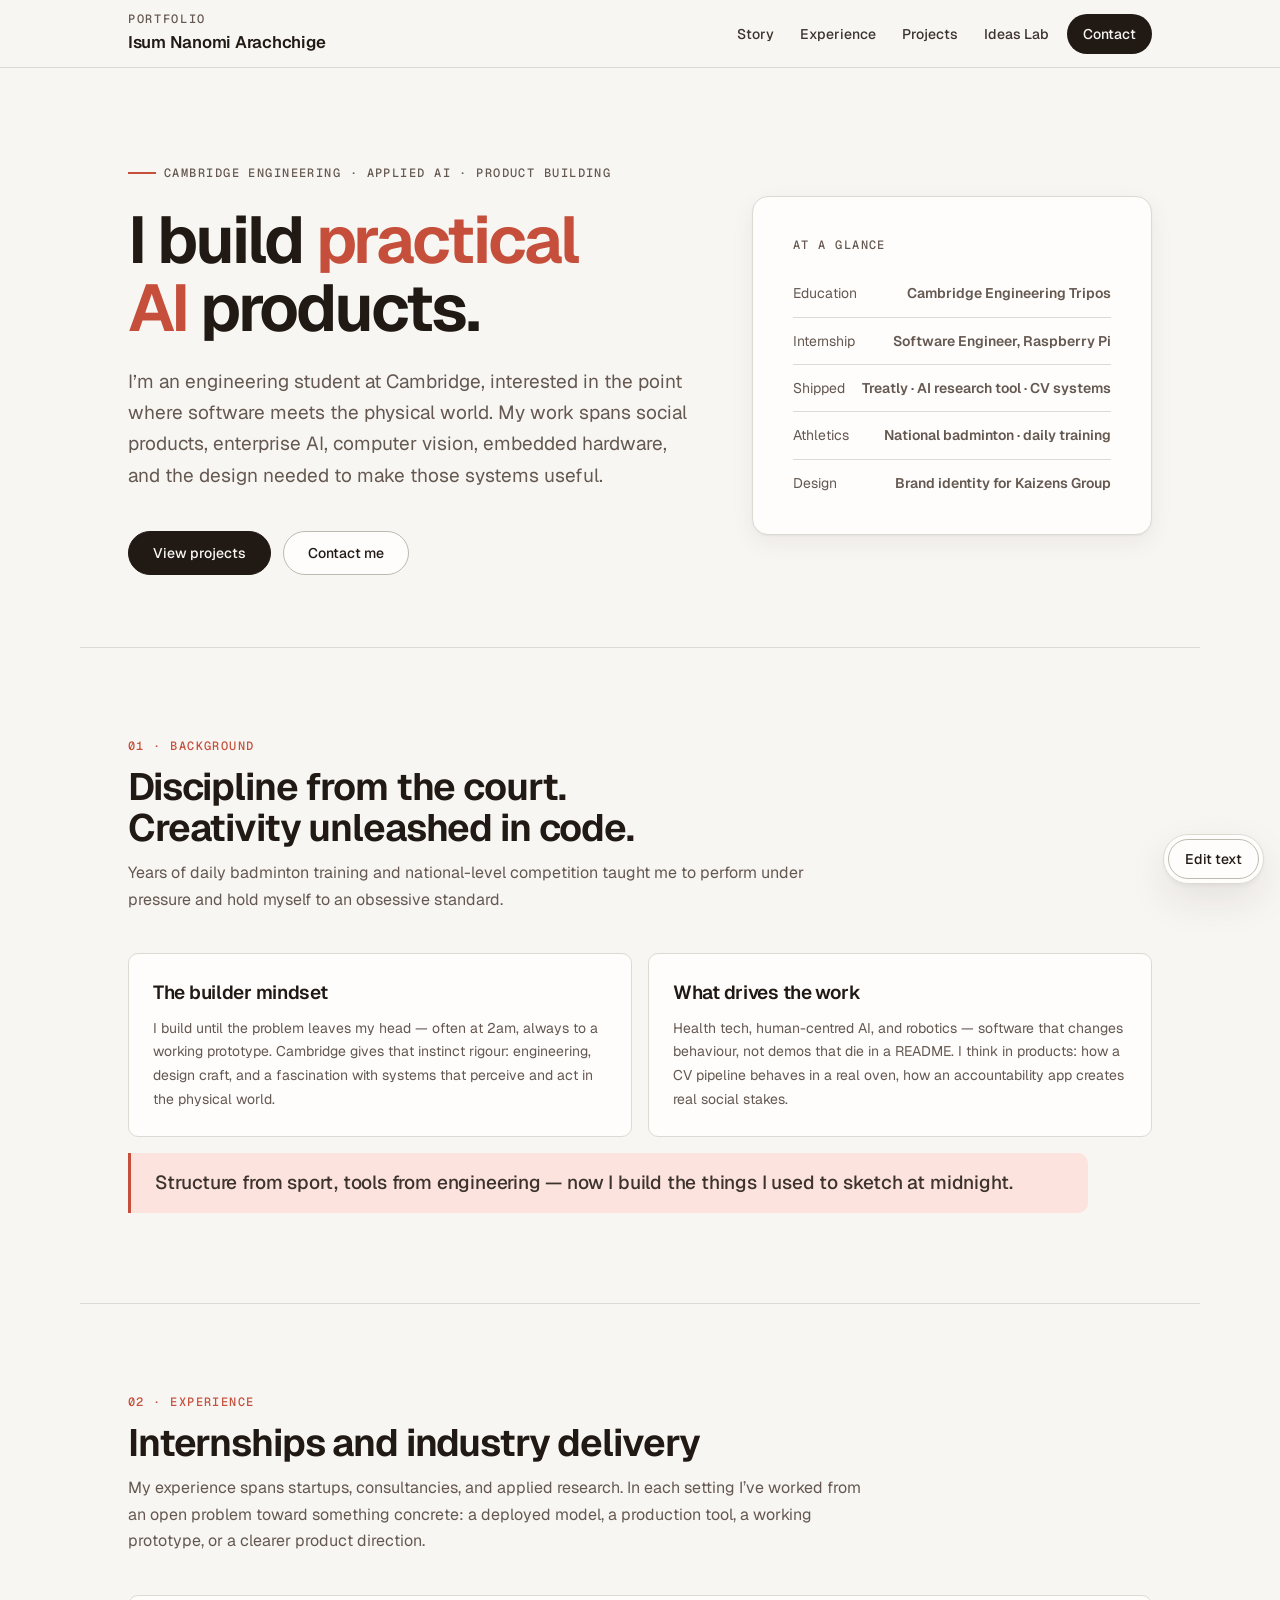
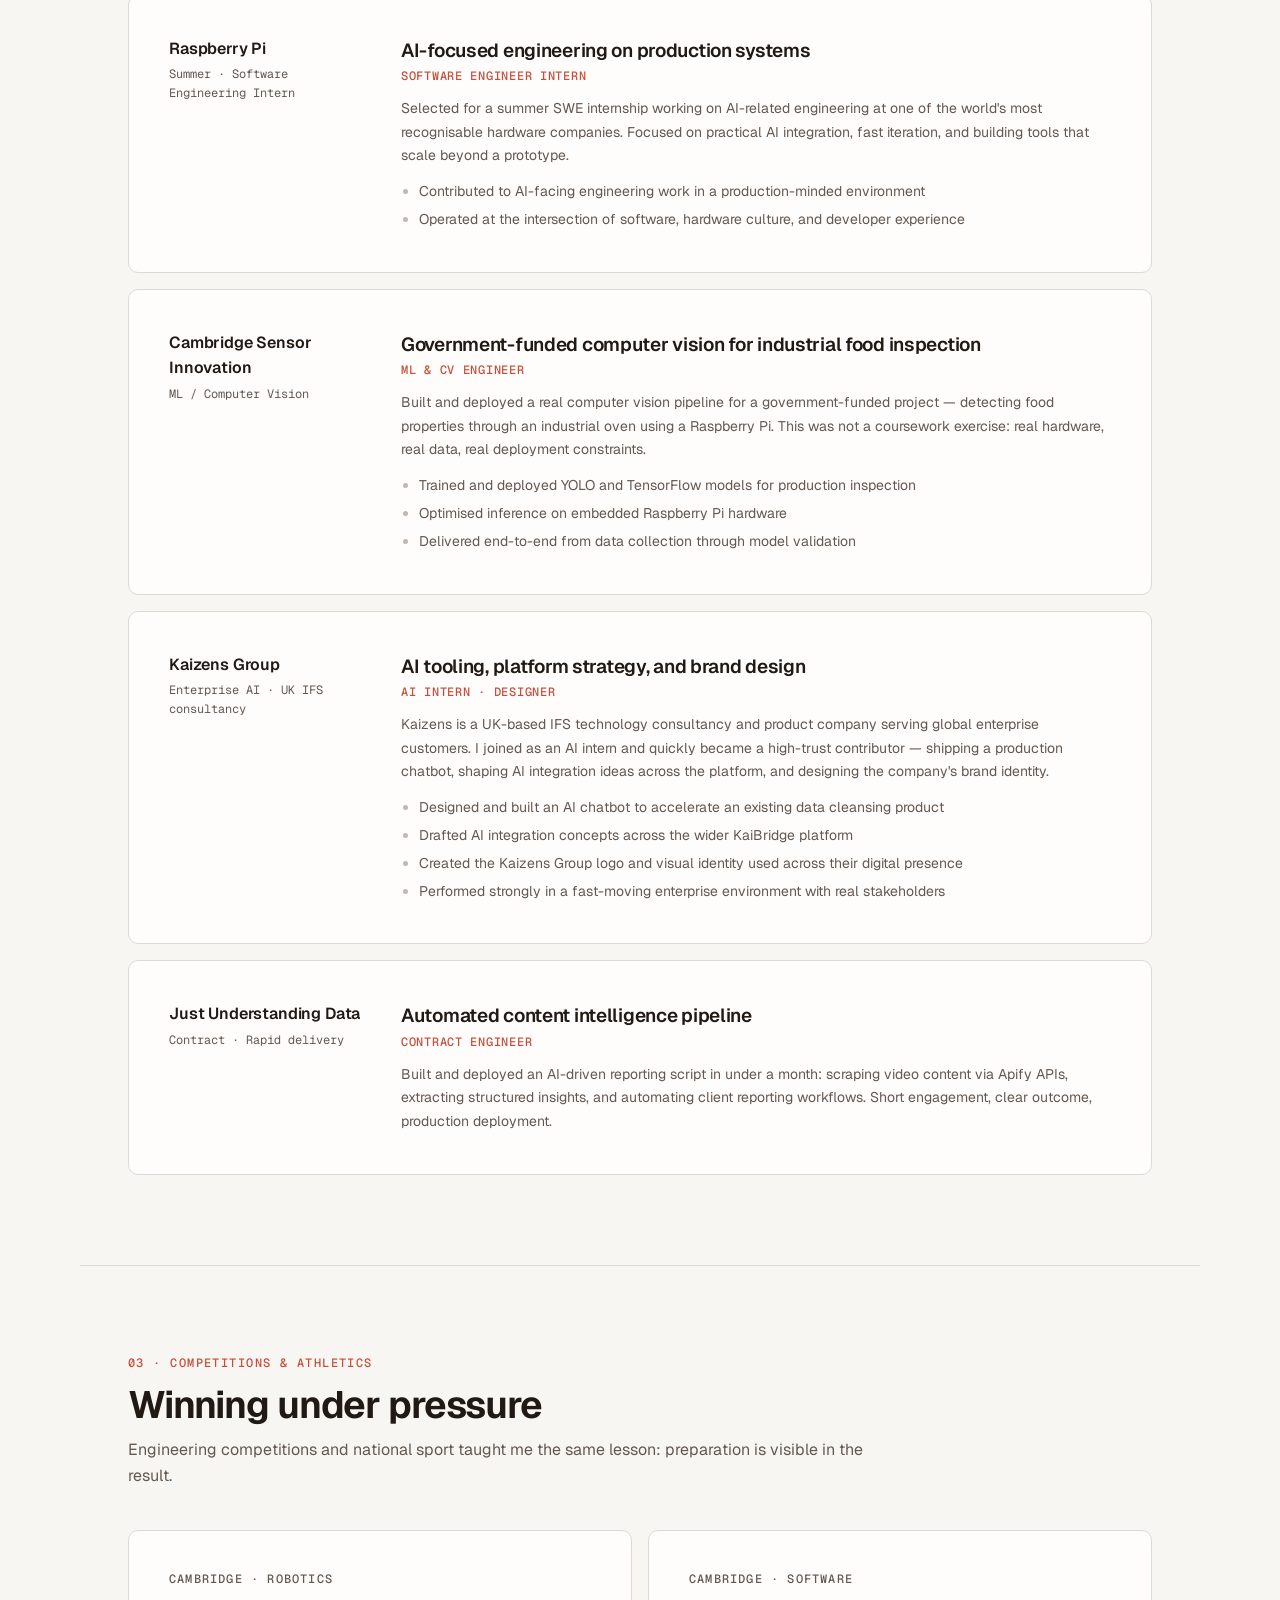
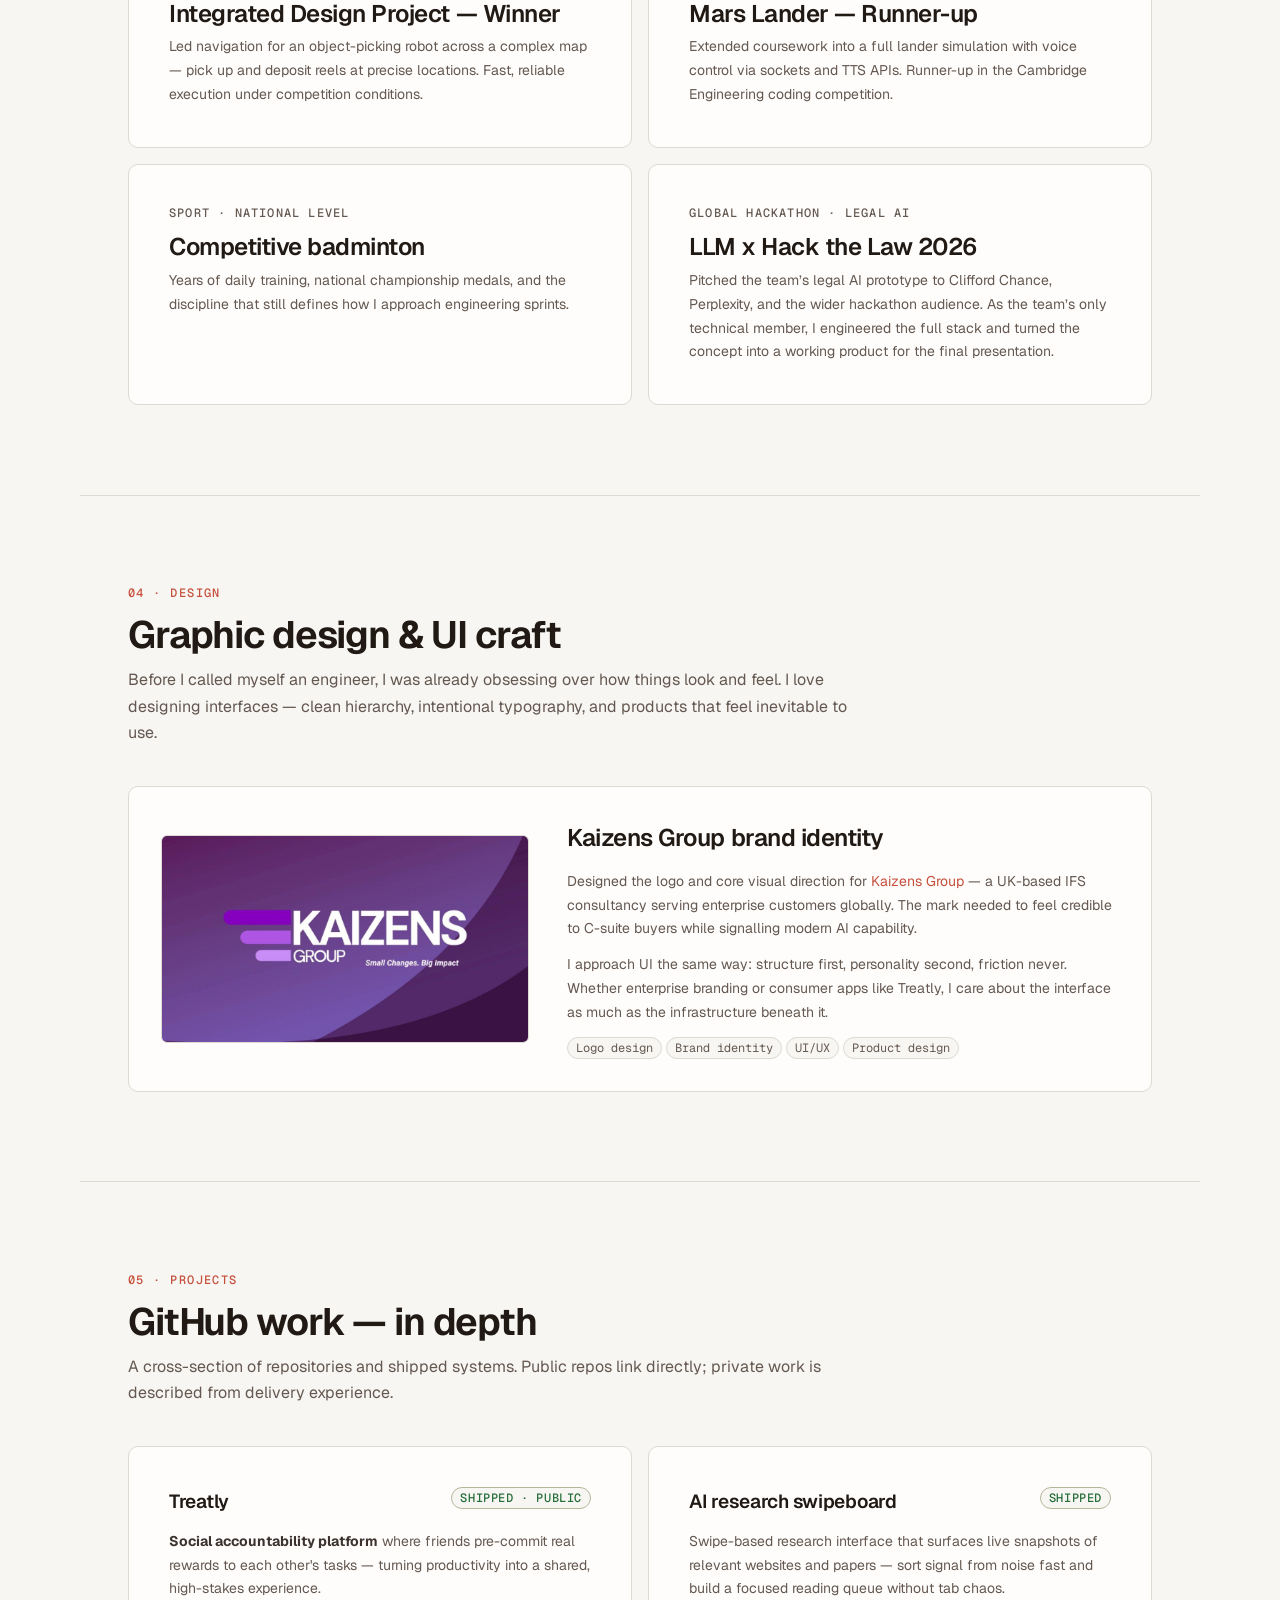
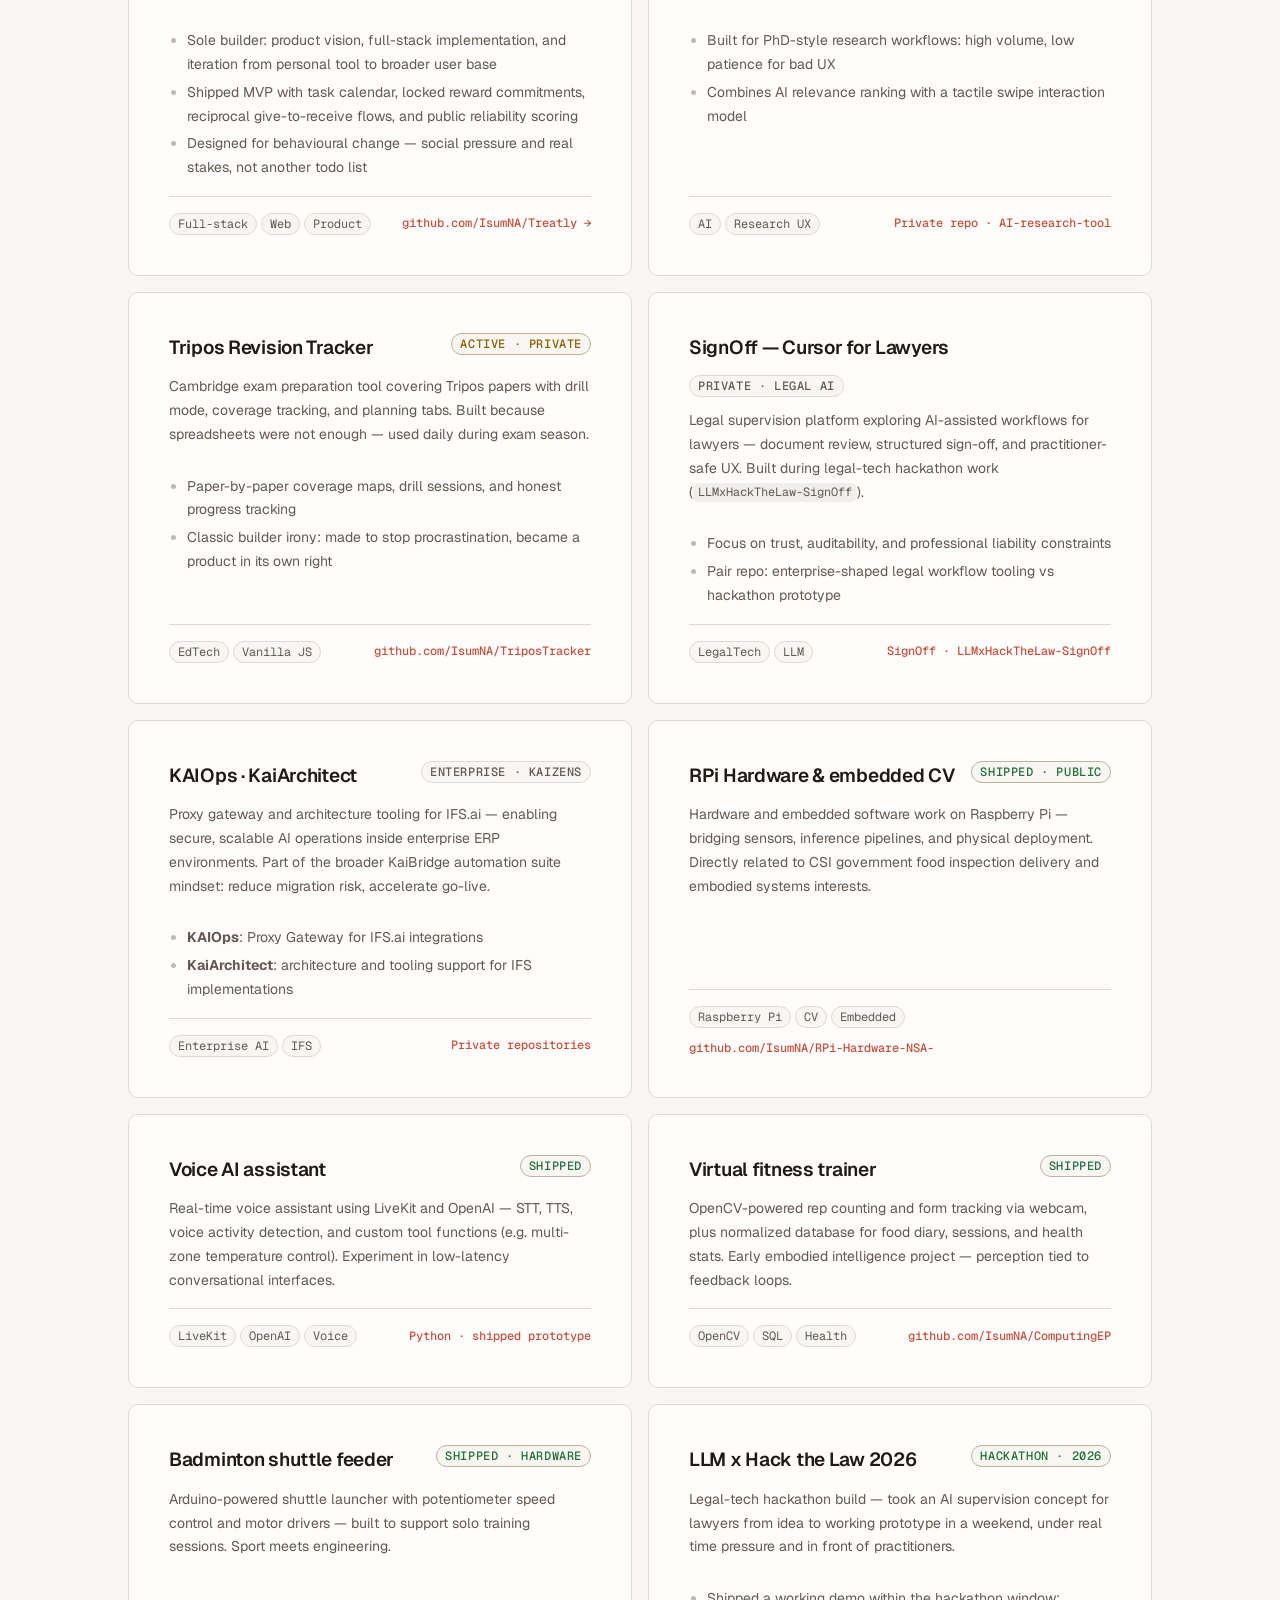
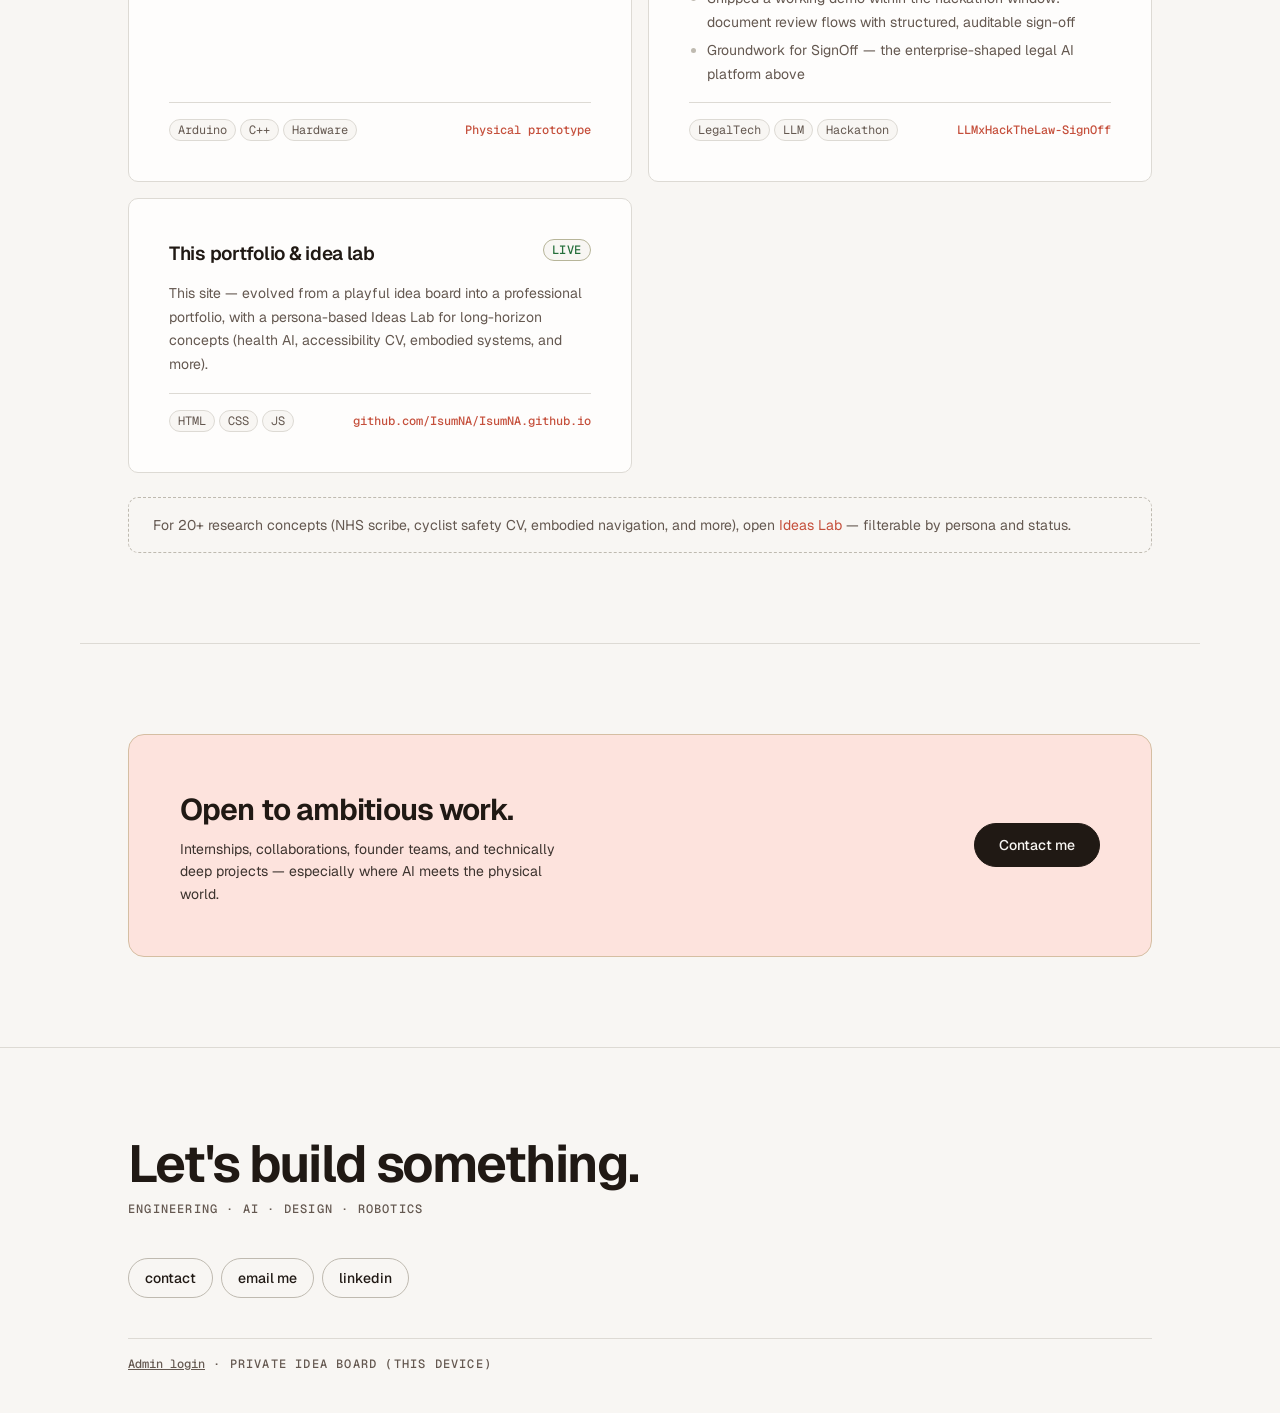
==== index.html @ 5d068fdc "Compress the Background section so it scans at a glance Trim the story copy to one short paragraph p" ====
<!DOCTYPE html>
<html lang="en">
<head>
<meta charset="UTF-8">
<meta name="viewport" content="width=device-width, initial-scale=1.0">
<meta name="description" content="Isum Nanomi Arachchige — Cambridge Engineering student building applied AI, robotics, and production software.">
<title>Isum Nanomi Arachchige — Portfolio</title>
<link rel="preconnect" href="https://fonts.googleapis.com">
<link rel="preconnect" href="https://fonts.gstatic.com" crossorigin>
<link href="https://fonts.googleapis.com/css2?family=Geist:wght@400..700&family=Geist+Mono:wght@400..500&display=swap" rel="stylesheet">
<link rel="stylesheet" href="tokens.css">
<style>
/* Hallmark · genre: modern-minimal · macrostructure: Stat-Led · theme: Coral · enrichment: none · nav: N9 · footer: Ft5
 * audience: investors · use: understand Isum and the work · tone: professional, clear, grounded
 * consolidated single layer (replaces 3 prior style blocks) · Hallmark pre-emit critique: P5 H5 E4 S5 R5 V5
 */

/* ── Base ─────────────────────────────────────────────── */
*,*::before,*::after{box-sizing:border-box;margin:0;padding:0}
html{scroll-behavior:smooth}
html,body{overflow-x:clip}
body{
  background:var(--color-paper);
  color:var(--color-ink);
  font-family:var(--font-body);
  font-size:var(--text-base);
  line-height:1.6;
  -webkit-font-smoothing:antialiased;
}
img{max-width:100%;height:auto;display:block}
a{color:var(--color-accent);text-decoration:none}
a:hover{text-decoration:underline}
code{
  font-family:var(--font-mono);
  font-size:.85em;
  padding:.1em .4em;
  border-radius:var(--radius-xs);
  background:var(--color-paper-2);
}
::selection{background:var(--color-accent-soft)}
:focus-visible{outline:var(--rule-focus) solid var(--color-focus);outline-offset:2px}
.wrap{max-width:var(--page-max);margin-inline:auto;padding-inline:var(--page-gutter)}
.page{display:none}
.page.active{display:block}
.hidden{display:none!important}
.casual-only{display:none!important}

/* ── Nav · N9 edge-aligned minimal ────────────────────── */
.site-nav{
  position:sticky;
  top:0;
  z-index:var(--z-sticky);
  min-height:var(--nav-h);
  display:flex;
  align-items:center;
  border-block-end:var(--rule-hair) solid var(--color-rule);
  background:color-mix(in oklch,var(--color-paper) 88%,transparent);
  backdrop-filter:blur(12px) saturate(120%);
}
.site-nav .wrap{
  width:100%;
  display:flex;
  align-items:center;
  justify-content:space-between;
  gap:var(--space-lg);
  padding-block:var(--space-sm);
}
.brand{
  display:flex;
  flex-direction:column;
  gap:1px;
  cursor:pointer;
  background:none;
  border:0;
  padding:0;
  text-align:left;
  font:inherit;
  color:inherit;
}
.brand small{
  font:500 var(--text-xs)/1.3 var(--font-mono);
  letter-spacing:.14em;
  text-transform:uppercase;
  color:var(--color-muted);
}
.brand strong{
  font-family:var(--font-display);
  font-size:1.05rem;
  font-weight:600;
  letter-spacing:-.015em;
  white-space:nowrap;
}
.nav-links{display:flex;align-items:center;gap:var(--space-3xs);list-style:none;flex-wrap:wrap}
.nav-links a,.nav-links button{
  display:inline-flex;
  align-items:center;
  min-height:2.5rem;
  padding-inline:var(--space-sm);
  font:500 var(--text-sm)/1 var(--font-body);
  color:var(--color-ink-2);
  background:transparent;
  border:0;
  border-radius:var(--radius-pill);
  cursor:pointer;
  white-space:nowrap;
  transition:background-color var(--dur-short) var(--ease-out),color var(--dur-short) var(--ease-out);
}
.nav-links a.active{background:var(--color-paper-3);color:var(--color-ink)}
.nav-links a.btn.primary{
  margin-inline-start:var(--space-2xs);
  padding-inline:var(--space-md);
  background:var(--color-ink);
  color:var(--color-paper);
  border:0;
}

/* ── Hero · Stat-Led ──────────────────────────────────── */
.hero{padding-block:clamp(3rem,7vw,5.5rem) clamp(3rem,6vw,4.5rem)}
.hero-grid{
  display:grid;
  grid-template-columns:minmax(0,7fr) minmax(0,5fr);
  gap:clamp(2rem,5vw,4.5rem);
  align-items:center;
}
.eyebrow{
  display:inline-flex;
  align-items:center;
  gap:var(--space-xs);
  font:500 var(--text-xs)/1.4 var(--font-mono);
  letter-spacing:.12em;
  text-transform:uppercase;
  color:var(--color-muted);
  margin-block-end:var(--space-lg);
}
.eyebrow::before{content:'';width:1.75rem;height:2px;background:var(--color-accent)}
.hero h1{
  font-family:var(--font-display);
  font-size:var(--text-display-s);
  font-weight:650;
  line-height:1.03;
  letter-spacing:-.035em;
  max-width:14ch;
  margin-block-end:var(--space-lg);
  text-wrap:balance;
}
.hero h1 em{font-style:normal;color:var(--color-accent)}
.lead{
  color:var(--color-muted);
  font-size:var(--text-md);
  line-height:1.65;
  max-width:56ch;
  margin-block-end:var(--space-xl);
}
.hero-actions{display:flex;flex-wrap:wrap;gap:var(--space-sm)}
.btn{
  display:inline-flex;
  align-items:center;
  justify-content:center;
  gap:var(--space-xs);
  min-height:var(--control-h);
  padding-inline:var(--space-lg);
  font:500 var(--text-sm)/1 var(--font-body);
  color:var(--color-ink);
  background:var(--color-card);
  border:var(--rule-hair) solid var(--color-rule-strong);
  border-radius:var(--radius-pill);
  cursor:pointer;
  white-space:nowrap;
  transition:background-color var(--dur-short) var(--ease-out),border-color var(--dur-short) var(--ease-out),transform var(--dur-micro) var(--ease-out),box-shadow var(--dur-short) var(--ease-out);
}
.btn.primary{background:var(--color-ink);color:var(--color-paper);border-color:var(--color-ink)}
.btn:active{transform:translateY(1px)}
.stat-panel{
  background:var(--color-card);
  border:var(--rule-hair) solid var(--color-rule);
  border-radius:var(--radius-lg);
  padding:var(--space-xl);
  box-shadow:var(--shadow-tight);
}
.stat-panel h3{
  font:500 var(--text-xs)/1.4 var(--font-mono);
  letter-spacing:.12em;
  text-transform:uppercase;
  color:var(--color-muted);
  margin-block-end:var(--space-md);
}
.stat-list{display:grid}
.stat-item{
  display:flex;
  justify-content:space-between;
  align-items:baseline;
  gap:var(--space-md);
  padding-block:var(--space-sm);
  border-block-end:var(--rule-hair) solid var(--color-rule);
  font-size:var(--text-sm);
  font-variant-numeric:tabular-nums;
}
.stat-item:last-of-type{border-block-end:0;padding-block-end:0}
.stat-item span{color:var(--color-muted);flex:0 0 auto}
.stat-item b{font-weight:600;text-align:right}

/* ── Sections · numbered labels, hairline rhythm ──────── */
#page-home main{counter-reset:sec}
.section{
  padding-block:clamp(3.5rem,7vw,var(--space-3xl));
  border-block-start:var(--rule-hair) solid var(--color-rule);
  counter-increment:sec;
}
.section-head{max-width:46rem;margin-block-end:clamp(1.75rem,4vw,var(--space-xl))}
.section-head .label{
  font:500 var(--text-xs)/1.4 var(--font-mono);
  letter-spacing:.12em;
  text-transform:uppercase;
  color:var(--color-accent);
  margin-block-end:var(--space-sm);
}
.section-head .label::before{content:counter(sec,decimal-leading-zero) " · "}
.section-head h2{
  font-family:var(--font-display);
  font-size:var(--text-2xl);
  font-weight:650;
  line-height:1.08;
  letter-spacing:-.03em;
  margin-block-end:var(--space-sm);
  text-wrap:balance;
}
.section-head p{color:var(--color-muted);font-size:var(--text-base);line-height:1.65}

/* ── Card system (shared voice) ───────────────────────── */
.story-card,.exp-card,.comp-card,.project-card,.design-panel,.ic,.persona-card{
  background:var(--color-card);
  border:var(--rule-hair) solid var(--color-rule);
  border-radius:var(--radius-md);
}
.story-grid{display:grid;grid-template-columns:repeat(2,minmax(0,1fr));gap:var(--space-md)}
.story-card{padding:var(--space-lg)}
.story-card h3{
  font-family:var(--font-display);
  font-size:var(--text-md);
  font-weight:600;
  letter-spacing:-.015em;
  margin-block-end:var(--space-xs);
}
.story-card p{color:var(--color-muted);font-size:var(--text-sm);line-height:1.7}
.story-card p+p{margin-block-start:var(--space-sm)}
.quote{
  margin-block-start:var(--space-md);
  padding:var(--space-md) var(--space-lg);
  border-inline-start:3px solid var(--color-accent);
  border-radius:0 var(--radius-md) var(--radius-md) 0;
  background:var(--color-accent-soft);
  color:var(--color-ink-2);
  font-family:var(--font-display);
  font-size:var(--text-md);
  font-weight:500;
  letter-spacing:-.01em;
  line-height:1.5;
  max-width:60rem;
}

/* ── Experience timeline ──────────────────────────────── */
.timeline{display:grid;gap:var(--space-md)}
.exp-card{
  display:grid;
  grid-template-columns:minmax(9rem,12rem) minmax(0,1fr);
  gap:var(--space-xl);
  padding:var(--space-xl);
}
.exp-meta{font:400 var(--text-xs)/1.6 var(--font-mono);color:var(--color-muted)}
.exp-meta .co{
  display:block;
  font-family:var(--font-display);
  font-size:var(--text-base);
  font-weight:600;
  letter-spacing:-.01em;
  color:var(--color-ink);
  margin-block-end:var(--space-2xs);
}
.exp-card h3{
  font-family:var(--font-display);
  font-size:var(--text-md);
  font-weight:600;
  letter-spacing:-.015em;
  margin-block-end:var(--space-3xs);
}
.exp-card .role{
  font:500 var(--text-xs)/1.4 var(--font-mono);
  letter-spacing:.06em;
  text-transform:uppercase;
  color:var(--color-accent);
  margin-block-end:var(--space-sm);
}
.exp-card p,.exp-card li{color:var(--color-muted);font-size:var(--text-sm);line-height:1.7}
.exp-card ul{margin:var(--space-sm) 0 0 1.1rem}
.exp-card li+li{margin-block-start:var(--space-2xs)}
.exp-card li::marker{color:var(--color-rule-strong)}

/* ── Competitions ─────────────────────────────────────── */
.comp-grid{display:grid;grid-template-columns:repeat(2,minmax(0,1fr));gap:var(--space-md)}
.comp-card{padding:var(--space-xl);display:flex;flex-direction:column}
.comp-card .tag{
  font:500 var(--text-xs)/1.4 var(--font-mono);
  letter-spacing:.1em;
  text-transform:uppercase;
  color:var(--color-muted);
  border:0;
  background:transparent;
  padding:0;
  margin-block-end:var(--space-sm);
}
.comp-card h3{
  font-family:var(--font-display);
  font-size:var(--text-lg);
  font-weight:600;
  letter-spacing:-.02em;
  line-height:1.15;
  margin-block-end:var(--space-xs);
}
.comp-card p{color:var(--color-muted);font-size:var(--text-sm);line-height:1.7}

/* ── Design panel ─────────────────────────────────────── */
.design-panel{
  display:grid;
  grid-template-columns:minmax(0,2fr) minmax(0,3fr);
  gap:clamp(1.5rem,3vw,var(--space-xl));
  align-items:center;
  padding:clamp(1.25rem,2.5vw,var(--space-xl));
}
.logo-stage{
  border-radius:var(--radius-xs);
  overflow:hidden;
  border:var(--rule-hair) solid var(--color-rule);
  background:var(--color-paper-2);
}
.logo-stage img{width:100%}
.design-copy h3{
  font-family:var(--font-display);
  font-size:var(--text-lg);
  font-weight:600;
  letter-spacing:-.02em;
  margin-block-end:var(--space-sm);
}
.design-copy p{color:var(--color-muted);font-size:var(--text-sm);line-height:1.7;margin-block-end:var(--space-sm)}
.tag-row{display:flex;flex-wrap:wrap;gap:var(--space-2xs);margin-block-start:var(--space-sm)}
.tag{
  font:400 var(--text-xs)/1 var(--font-mono);
  padding:var(--space-2xs) var(--space-xs);
  border:var(--rule-hair) solid var(--color-rule);
  border-radius:var(--radius-pill);
  background:var(--color-paper);
  color:var(--color-muted);
  white-space:nowrap;
}

/* ── Projects ─────────────────────────────────────────── */
.project-grid{display:grid;grid-template-columns:repeat(2,minmax(0,1fr));gap:var(--space-md)}
.project-card{
  display:flex;
  flex-direction:column;
  padding:var(--space-xl);
  transition:border-color var(--dur-short) var(--ease-out),box-shadow var(--dur-short) var(--ease-out);
}
.pc-top{
  display:flex;
  flex-wrap:wrap;
  align-items:flex-start;
  justify-content:space-between;
  gap:var(--space-sm);
  margin-block-end:var(--space-sm);
}
.pc-top h3{
  font-family:var(--font-display);
  font-size:var(--text-md);
  font-weight:600;
  letter-spacing:-.015em;
}
.status{
  font:500 var(--text-xs)/1 var(--font-mono);
  letter-spacing:.05em;
  text-transform:uppercase;
  padding:var(--space-2xs) var(--space-xs);
  border-radius:var(--radius-pill);
  border:var(--rule-hair) solid var(--color-rule);
  background:var(--color-paper);
  color:var(--color-muted);
  white-space:nowrap;
}
.status.shipped{color:var(--color-success);border-color:color-mix(in oklch,var(--color-success) 30%,var(--color-rule))}
.status.wip{color:var(--color-warn);border-color:color-mix(in oklch,var(--color-warn) 35%,var(--color-rule))}
.project-card p,.project-card li{color:var(--color-muted);font-size:var(--text-sm);line-height:1.7}
.project-card p strong{color:var(--color-ink-2)}
.project-card ul{margin:var(--space-sm) 0 0 1.1rem}
.project-card li+li{margin-block-start:var(--space-2xs)}
.project-card li::marker{color:var(--color-rule-strong)}
.pc-foot{
  display:flex;
  flex-wrap:wrap;
  align-items:center;
  justify-content:space-between;
  gap:var(--space-sm);
  margin-block-start:auto;
  padding-block-start:var(--space-md);
  border-block-start:var(--rule-hair) solid var(--color-rule);
}
.pc-foot .tag-row{margin:0}
.project-card > p:last-of-type,.project-card > ul:last-of-type{margin-block-end:var(--space-md)}
.gh-link{
  font:500 var(--text-xs)/1.4 var(--font-mono);
  color:var(--color-accent);
  max-width:100%;
  overflow:hidden;
  text-overflow:ellipsis;
  white-space:nowrap;
}
.research-note{
  margin-block-start:var(--space-lg);
  padding:var(--space-md) var(--space-lg);
  border:var(--rule-hair) dashed var(--color-rule-strong);
  border-radius:var(--radius-md);
  background:transparent;
  color:var(--color-muted);
  font-size:var(--text-sm);
}

/* ── CTA band ─────────────────────────────────────────── */
.cta-band{
  display:flex;
  flex-wrap:wrap;
  align-items:center;
  justify-content:space-between;
  gap:var(--space-lg);
  padding:clamp(1.75rem,4vw,var(--space-2xl));
  border:var(--rule-hair) solid color-mix(in oklch,var(--color-accent) 25%,var(--color-rule));
  border-radius:var(--radius-lg);
  background:var(--color-accent-soft);
}
.cta-band h2{
  font-family:var(--font-display);
  font-size:var(--text-xl);
  font-weight:650;
  letter-spacing:-.03em;
}
.cta-band p{color:var(--color-ink-2);max-width:44ch;font-size:var(--text-sm);margin-block-start:var(--space-2xs)}

/* ── Ideas Lab ────────────────────────────────────────── */
.ideas-page .container{max-width:var(--page-max);margin-inline:auto;padding-inline:var(--page-gutter)}
.ideas-page .ihero{padding-block:clamp(2.5rem,6vw,4rem) var(--space-lg)}
.ideas-page .ihero h2{
  font-family:var(--font-display);
  font-size:var(--text-2xl);
  font-weight:650;
  letter-spacing:-.03em;
  line-height:1.08;
  margin-block-end:var(--space-sm);
}
.ideas-page .ihero p{color:var(--color-muted);max-width:56ch;line-height:1.65}
.ideas-tools{
  display:flex;
  align-items:center;
  justify-content:space-between;
  gap:var(--space-sm);
  flex-wrap:wrap;
  padding-block-start:var(--space-lg);
}
.count-pill{
  font:500 var(--text-xs)/1 var(--font-mono);
  display:inline-flex;
  align-items:center;
  min-height:var(--control-h);
  padding-inline:var(--space-md);
  border:var(--rule-hair) solid var(--color-rule);
  border-radius:var(--radius-pill);
  background:var(--color-card);
  color:var(--color-muted);
  font-variant-numeric:tabular-nums;
  white-space:nowrap;
}
.idea-search{
  flex:1 1 16rem;
  max-width:26rem;
  min-height:var(--control-h);
  padding-inline:var(--space-md);
  font:400 var(--text-sm)/1 var(--font-body);
  color:var(--color-ink);
  border:var(--rule-hair) solid var(--color-rule-strong);
  border-radius:var(--radius-pill);
  background:var(--color-card);
}
.idea-search::placeholder{color:var(--color-muted)}
.idea-search:focus-visible{outline-offset:0;border-color:var(--color-focus)}
.persona-section{padding-block:var(--space-lg);border-block-start:var(--rule-hair) solid var(--color-rule);margin-block-start:var(--space-lg)}
.persona-section h3{
  font:500 var(--text-xs)/1.4 var(--font-mono);
  letter-spacing:.12em;
  text-transform:uppercase;
  color:var(--color-muted);
  margin-block-end:var(--space-2xs);
}
.ideas-intro-persona{font-size:var(--text-sm);color:var(--color-muted);margin-block-end:var(--space-md)}
.persona-strip{display:flex;gap:var(--space-sm);overflow-x:auto;padding-block:var(--space-3xs) var(--space-xs)}
.persona-card{
  flex:0 0 auto;
  width:min(8.5rem,32vw);
  text-align:center;
  cursor:pointer;
  padding:var(--space-sm) var(--space-xs);
  font-family:inherit;
  transition:border-color var(--dur-short) var(--ease-out),box-shadow var(--dur-short) var(--ease-out);
}
.persona-card.on{border-color:var(--color-accent);box-shadow:0 0 0 3px var(--color-accent-soft)}
.persona-card .avatar{
  width:3rem;
  height:3rem;
  margin:0 auto var(--space-2xs);
  border-radius:50%;
  border:var(--rule-hair) solid var(--color-rule);
  display:flex;
  align-items:center;
  justify-content:center;
  font-size:1.35rem;
}
.persona-card .p-name{font-weight:600;font-size:var(--text-xs);letter-spacing:-.005em}
.persona-card .p-tag{font-size:.6875rem;color:var(--color-muted);line-height:1.35;margin-block-start:1px}
.filters{
  display:flex;
  flex-wrap:wrap;
  gap:var(--space-2xs);
  padding-block:var(--space-lg);
  border-block-start:var(--rule-hair) solid var(--color-rule);
}
.fb{
  display:inline-flex;
  align-items:center;
  min-height:2.5rem;
  padding-inline:var(--space-md);
  font:500 var(--text-sm)/1 var(--font-body);
  color:var(--color-ink-2);
  border:var(--rule-hair) solid var(--color-rule);
  border-radius:var(--radius-pill);
  background:var(--color-card);
  cursor:pointer;
  transition:background-color var(--dur-short) var(--ease-out),color var(--dur-short) var(--ease-out),border-color var(--dur-short) var(--ease-out);
}
.fb.on{background:var(--color-ink);color:var(--color-paper);border-color:var(--color-ink)}
.feed{
  display:grid;
  grid-template-columns:repeat(2,minmax(0,1fr));
  gap:var(--space-md);
  align-items:start;
  padding-block:var(--space-lg) var(--space-3xl);
}
.ic{padding:var(--space-lg);transition:border-color var(--dur-short) var(--ease-out),box-shadow var(--dur-short) var(--ease-out)}
.ic.ic-reveal{opacity:0;transform:translateY(10px);transition:opacity var(--dur-long) var(--ease-out),transform var(--dur-long) var(--ease-out)}
.ic.ic-reveal.is-visible{opacity:1;transform:none}
.itop{display:flex;align-items:flex-start;justify-content:space-between;gap:var(--space-sm);margin-block-end:var(--space-xs)}
.ititle{
  font-family:var(--font-display);
  font-size:var(--text-base);
  font-weight:600;
  letter-spacing:-.01em;
  line-height:1.3;
}
.itag{
  font:500 var(--text-xs)/1 var(--font-mono);
  letter-spacing:.03em;
  padding:var(--space-2xs) var(--space-xs);
  border-radius:var(--radius-pill);
  border:var(--rule-hair) solid var(--color-rule);
  background:var(--color-paper);
  color:var(--color-muted);
  white-space:nowrap;
}
.ts{color:var(--color-success);border-color:color-mix(in oklch,var(--color-success) 30%,var(--color-rule))}
.tw{color:var(--color-warn);border-color:color-mix(in oklch,var(--color-warn) 35%,var(--color-rule))}
.tr{color:var(--color-error);border-color:color-mix(in oklch,var(--color-error) 30%,var(--color-rule))}
.ibody{font-size:var(--text-sm);color:var(--color-muted);line-height:1.7;margin-block-end:var(--space-sm)}
.ibody b{color:var(--color-ink-2)}
.ifooter{
  display:flex;
  align-items:center;
  justify-content:space-between;
  flex-wrap:wrap;
  gap:var(--space-xs);
  padding-block-start:var(--space-sm);
  border-block-start:var(--rule-hair) solid var(--color-rule);
}
.inote{font:400 var(--text-xs)/1.5 var(--font-mono);color:var(--color-muted)}
.pills{display:flex;flex-wrap:wrap;gap:var(--space-2xs)}
.pill{
  font:400 .6875rem/1 var(--font-mono);
  padding:3px var(--space-xs);
  border-radius:var(--radius-pill);
  border:var(--rule-hair) solid var(--color-rule);
  color:var(--color-muted);
  white-space:nowrap;
}
.idea-persona-chip{
  display:flex;
  flex-wrap:wrap;
  gap:var(--space-3xs) var(--space-xs);
  font:400 .6875rem/1.5 var(--font-mono);
  padding:var(--space-2xs) var(--space-xs);
  border-radius:var(--radius-xs);
  background:var(--color-paper-2);
  color:var(--color-muted);
  margin-block-end:var(--space-xs);
}
.chip-sep,.chip-more{color:var(--color-rule-strong)}

/* ── Ideas admin ──────────────────────────────────────── */
.admin-bar{
  display:flex;
  flex-wrap:wrap;
  align-items:center;
  gap:var(--space-xs);
  margin-block:var(--space-md);
  padding:var(--space-sm) var(--space-md);
  border:var(--rule-hair) solid var(--color-rule-strong);
  border-radius:var(--radius-md);
  background:var(--color-paper-2);
}
.admin-bar.hidden{display:none!important}
.admin-bar span{font:400 var(--text-xs)/1.5 var(--font-mono);color:var(--color-muted);margin-inline-end:auto}
.ab-btn{
  display:inline-flex;
  align-items:center;
  min-height:2.25rem;
  padding-inline:var(--space-sm);
  font:500 var(--text-xs)/1 var(--font-body);
  color:var(--color-ink);
  border:var(--rule-hair) solid var(--color-rule-strong);
  border-radius:var(--radius-xs);
  background:var(--color-card);
  cursor:pointer;
}
.ab-btn.primary{background:var(--color-ink);color:var(--color-paper);border-color:var(--color-ink)}
.ic-admin{display:none;flex-wrap:wrap;gap:var(--space-2xs);margin-block-start:var(--space-sm)}
.idea-admin-active .ic-admin{display:flex}
.ic-admin button{
  font:500 var(--text-xs)/1 var(--font-body);
  padding:var(--space-2xs) var(--space-xs);
  border-radius:var(--radius-xs);
  border:var(--rule-hair) solid var(--color-rule);
  background:var(--color-card);
  cursor:pointer;
}
.ic-admin button.danger{border-color:color-mix(in oklch,var(--color-error) 40%,var(--color-rule));color:var(--color-error)}

/* ── Modals ───────────────────────────────────────────── */
.modal-backdrop{
  position:fixed;
  inset:0;
  display:none;
  align-items:center;
  justify-content:center;
  padding:var(--space-md);
  z-index:var(--z-modal);
  background:color-mix(in oklch,var(--color-ink) 40%,transparent);
  backdrop-filter:blur(3px);
}
.modal-backdrop.open{display:flex}
.modal-panel{
  width:min(30rem,100%);
  max-height:90vh;
  overflow:auto;
  padding:var(--space-xl);
  border:var(--rule-hair) solid var(--color-rule);
  border-radius:var(--radius-lg);
  background:var(--color-card);
  box-shadow:var(--shadow-lift);
}
.modal-panel h3{
  font-family:var(--font-display);
  font-size:var(--text-md);
  font-weight:600;
  letter-spacing:-.015em;
  margin-block-end:var(--space-sm);
}
.modal-panel label{
  display:block;
  font:500 var(--text-xs)/1.4 var(--font-mono);
  letter-spacing:.06em;
  text-transform:uppercase;
  color:var(--color-muted);
  margin:var(--space-sm) 0 var(--space-2xs);
}
.modal-panel input:not([type=checkbox]),.modal-panel select,.modal-panel textarea{
  width:100%;
  min-height:var(--control-h);
  padding:var(--space-xs) var(--space-sm);
  font:400 var(--text-sm)/1.4 var(--font-body);
  color:var(--color-ink);
  border:var(--rule-hair) solid var(--color-rule-strong);
  border-radius:var(--radius-xs);
  background:var(--color-paper);
}
.modal-panel textarea{min-height:6.5rem;resize:vertical}
.modal-actions{display:flex;gap:var(--space-xs);margin-block-start:var(--space-lg);justify-content:flex-end}

/* ── Footer · Ft5 statement ───────────────────────────── */
.site-footer{
  border-block-start:var(--rule-hair) solid var(--color-rule);
  padding-block:clamp(3rem,7vw,var(--space-3xl)) var(--space-xl);
  background:var(--color-paper);
  color:var(--color-muted);
}
.site-footer .wrap{display:grid;gap:var(--space-xl)}
.site-footer h2{
  font-family:var(--font-display);
  font-size:clamp(2rem,4.5vw,3.25rem);
  font-weight:650;
  line-height:1.05;
  letter-spacing:-.035em;
  color:var(--color-ink);
  max-width:20ch;
  margin-block-end:var(--space-xs);
}
.site-footer p{
  font:500 var(--text-xs)/1.5 var(--font-mono);
  letter-spacing:.1em;
  text-transform:uppercase;
  color:var(--color-muted);
}
.flinks{display:flex;flex-wrap:wrap;gap:var(--space-xs);align-content:start}
.flinks a{
  display:inline-flex;
  align-items:center;
  min-height:2.5rem;
  padding-inline:var(--space-md);
  font:500 var(--text-sm)/1 var(--font-body);
  color:var(--color-ink);
  border:var(--rule-hair) solid var(--color-rule-strong);
  border-radius:var(--radius-pill);
  transition:background-color var(--dur-short) var(--ease-out),color var(--dur-short) var(--ease-out);
}
.foot-mini{
  padding-block-start:var(--space-md);
  border-block-start:var(--rule-hair) solid var(--color-rule);
  font-family:var(--font-mono);
  font-size:var(--text-xs);
  letter-spacing:0;
  text-transform:none;
  color:var(--color-muted);
}
.foot-admin-btn{
  background:none;
  border:0;
  color:inherit;
  font:inherit;
  text-decoration:underline;
  cursor:pointer;
  padding:0;
}

/* ── Edit mode ────────────────────────────────────────── */
.edit-toolbar{
  position:fixed;
  inset:auto var(--space-md) var(--space-md) auto;
  z-index:var(--z-toast);
  display:flex;
  align-items:center;
  gap:var(--space-2xs);
  max-width:calc(100% - (var(--space-md) * 2));
  padding:var(--space-2xs);
  border:var(--rule-hair) solid var(--color-rule);
  border-radius:var(--radius-pill);
  background:var(--color-card);
  box-shadow:var(--shadow-lift);
}
.edit-toolbar__status{
  display:none;
  padding-inline:var(--space-sm);
  font:500 var(--text-xs)/1.2 var(--font-mono);
  color:var(--color-muted);
  white-space:nowrap;
}
.edit-btn{
  display:inline-flex;
  align-items:center;
  min-height:2.5rem;
  padding-inline:var(--space-md);
  font:500 var(--text-sm)/1 var(--font-body);
  color:var(--color-ink);
  border:var(--rule-hair) solid var(--color-rule-strong);
  border-radius:var(--radius-pill);
  background:var(--color-card);
  cursor:pointer;
  white-space:nowrap;
  transition:background-color var(--dur-short) var(--ease-out),transform var(--dur-micro) var(--ease-out);
}
.edit-btn[data-variant="primary"]{background:var(--color-ink);color:var(--color-paper);border-color:var(--color-ink)}
.edit-btn:active{transform:translateY(1px)}
.edit-btn:disabled,.btn:disabled,.fb:disabled,.ab-btn:disabled{opacity:.5;cursor:not-allowed}
.edit-toolbar [data-edit-action="save"],.edit-toolbar [data-edit-action="cancel"],.edit-toolbar [data-edit-action="export"],.edit-toolbar [data-edit-action="import"],.edit-toolbar [data-edit-action="reset"]{display:none}
.is-editing .edit-toolbar__status,.is-editing .edit-toolbar [data-edit-action="save"],.is-editing .edit-toolbar [data-edit-action="cancel"],.is-editing .edit-toolbar [data-edit-action="export"],.is-editing .edit-toolbar [data-edit-action="import"],.is-editing .edit-toolbar [data-edit-action="reset"]{display:inline-flex}
.is-editing .edit-toolbar [data-edit-action="edit"]{display:none}
.editable-fragment[contenteditable="true"]{
  border-radius:var(--radius-xs);
  outline:var(--rule-focus) dashed color-mix(in oklch,var(--color-accent) 60%,transparent);
  outline-offset:2px;
  background:color-mix(in oklch,var(--color-accent) 7%,transparent);
  cursor:text;
}
.editable-fragment[contenteditable="true"]:focus{outline-style:solid;background:color-mix(in oklch,var(--color-accent) 12%,transparent)}
.editable-box{position:relative}
.editable-box.is-removed{display:none!important}
.box-remove-btn{
  position:absolute;
  inset:var(--space-xs) var(--space-xs) auto auto;
  z-index:var(--z-raised);
  display:none;
  align-items:center;
  justify-content:center;
  width:1.75rem;
  height:1.75rem;
  padding:0;
  border:var(--rule-hair) solid var(--color-rule-strong);
  border-radius:var(--radius-xs);
  background:var(--color-card);
  color:var(--color-muted);
  font:500 1rem/1 var(--font-mono);
  cursor:pointer;
}
.box-remove-btn:hover{border-color:var(--color-error);color:var(--color-error)}
.is-editing .box-remove-btn{display:inline-flex}

/* ── Motion ───────────────────────────────────────────── */
.reveal{opacity:0;transform:translateY(12px);transition:opacity var(--dur-long) var(--ease-out),transform var(--dur-long) var(--ease-out)}
.reveal.visible{opacity:1;transform:none}

/* ── Hover states (pointer devices only) ──────────────── */
@media(hover:hover) and (pointer:fine){
  .nav-links a:hover,.nav-links button:hover{background:var(--color-paper-3);color:var(--color-ink);text-decoration:none}
  .nav-links a.btn.primary:hover{background:var(--color-ink-2);color:var(--color-paper)}
  .btn:hover{background:var(--color-paper-2);border-color:var(--color-rule-strong);text-decoration:none;transform:translateY(-1px);box-shadow:var(--shadow-tight)}
  .btn.primary:hover{background:var(--color-ink-2);border-color:var(--color-ink-2);color:var(--color-paper)}
  .project-card:hover,.ic:hover{border-color:var(--color-rule-strong);box-shadow:var(--shadow-tight)}
  .fb:hover{border-color:var(--color-rule-strong);background:var(--color-paper-2)}
  .fb.on:hover{background:var(--color-ink);color:var(--color-paper)}
  .flinks a:hover,.edit-btn:hover,.ab-btn:hover,.ic-admin button:hover{background:var(--color-paper-2);text-decoration:none}
  .edit-btn[data-variant="primary"]:hover,.ab-btn.primary:hover{background:var(--color-ink-2);color:var(--color-paper)}
  .persona-card:hover{border-color:var(--color-rule-strong)}
  .gh-link:hover{text-decoration:underline}
}

/* ── Responsive ───────────────────────────────────────── */
@media(max-width:59.99rem){
  .hero-grid{grid-template-columns:minmax(0,1fr);gap:var(--space-xl);align-items:start}
  .section{padding-block:var(--space-2xl)}
  .story-grid,.comp-grid,.project-grid,.feed{grid-template-columns:1fr}
  .design-panel{grid-template-columns:1fr}
  .exp-card{grid-template-columns:1fr;gap:var(--space-md)}
  .exp-meta{display:flex;flex-wrap:wrap;align-items:baseline;gap:var(--space-2xs) var(--space-sm)}
  .exp-meta .co{margin:0}
}
@media(max-width:39.99rem){
  .site-nav .wrap{flex-wrap:wrap;gap:var(--space-xs);padding-block:var(--space-xs)}
  .nav-links{gap:0}
  .nav-links a,.nav-links button{padding-inline:var(--space-xs);font-size:var(--text-xs);min-height:2.75rem}
  .nav-links a.btn.primary{padding-inline:var(--space-sm)}
  .brand strong{font-size:.95rem}
  .hero{padding-block:var(--space-xl) var(--space-2xl)}
  .hero h1{font-size:clamp(2.3rem,11vw,2.9rem)}
  .lead{font-size:var(--text-base)}
  .stat-panel{padding:var(--space-lg)}
  .section-head h2,.ideas-page .ihero h2{font-size:var(--text-xl)}
  .story-card,.exp-card,.comp-card,.project-card{padding:var(--space-lg)}
  .quote{padding:var(--space-md) var(--space-lg);font-size:var(--text-base)}
  .cta-band{flex-direction:column;align-items:flex-start}
  .idea-search{max-width:none}
  .site-footer h2{font-size:var(--text-xl)}
  .edit-toolbar{inset:auto var(--space-sm) var(--space-sm);border-radius:var(--radius-md);flex-wrap:wrap;justify-content:flex-end}
  .edit-toolbar__status{display:none!important}
  .edit-btn{min-height:2.75rem}
}

/* ── Reduced motion ───────────────────────────────────── */
@media(prefers-reduced-motion:reduce){
  html{scroll-behavior:auto}
  *,*::before,*::after{animation-duration:1ms!important;animation-iteration-count:1!important;transition-duration:1ms!important}
  .reveal,.ic.ic-reveal{opacity:1;transform:none}
}
</style>
</head>
<body>

<div class="edit-toolbar" id="edit-toolbar" aria-label="Page text editor">
  <span class="edit-toolbar__status" id="edit-status" aria-live="polite">Text changes save on this browser</span>
  <button class="edit-btn" type="button" data-edit-action="edit">Edit text</button>
  <button class="edit-btn" type="button" data-edit-action="save" data-variant="primary">Save changes</button>
  <button class="edit-btn" type="button" data-edit-action="cancel">Cancel</button>
  <button class="edit-btn" type="button" data-edit-action="export">Export</button>
  <button class="edit-btn" type="button" data-edit-action="import">Import</button>
  <button class="edit-btn" type="button" data-edit-action="reset">Reset</button>
  <input id="edit-import-file" type="file" accept="application/json" hidden>
</div>

<header class="site-nav">
  <div class="wrap">
    <button class="brand" type="button" onclick="show('home')" aria-label="Go to portfolio home">
      <small>Portfolio</small>
      <strong>Isum Nanomi Arachchige</strong>
    </button>
    <ul class="nav-links">
      <li><a href="#story" onclick="goSection('story');return false;">Story</a></li>
      <li><a href="#experience" onclick="goSection('experience');return false;">Experience</a></li>
      <li><a href="#projects" onclick="goSection('projects');return false;">Projects</a></li>
      <li><a href="#ideas" onclick="show('ideas');return false;" class="" id="ni">Ideas Lab</a></li>
      <li><a href="contact.html" class="btn primary">Contact</a></li>
    </ul>
  </div>
</header>

<div class="page active" id="page-home">
<main>
  <section class="hero wrap">
    <div class="hero-grid">
      <div>
        <div class="eyebrow">Cambridge Engineering · Applied AI · Product Building</div>
        <h1>I build <em>practical AI</em> products.</h1>
        <p class="lead">I’m an engineering student at Cambridge, interested in the point where software meets the physical world. My work spans social products, enterprise AI, computer vision, embedded hardware, and the design needed to make those systems useful.</p>
        <div class="hero-actions">
          <a class="btn primary" href="#projects">View projects</a>
          <a class="btn" href="contact.html">Contact me</a>
        </div>
      </div>
      <aside class="stat-panel reveal">
        <h3>At a glance</h3>
        <div class="stat-list">
          <div class="stat-item"><span>Education</span><b>Cambridge Engineering Tripos</b></div>
          <div class="stat-item"><span>Internship</span><b>Software Engineer, Raspberry Pi</b></div>
          <div class="stat-item"><span>Shipped</span><b>Treatly · AI research tool · CV systems</b></div>
          <div class="stat-item"><span>Athletics</span><b>National badminton · daily training</b></div>
          <div class="stat-item"><span>Design</span><b>Brand identity for Kaizens Group</b></div>
        </div>
      </aside>
    </div>
  </section>

  <section class="section wrap" id="story">
    <div class="section-head reveal">
      <div class="label">Background</div>
      <h2>Discipline from the court. Creativity unleashed in code.</h2>
      <p>Years of daily badminton training and national-level competition taught me to perform under pressure and hold myself to an obsessive standard.</p>
    </div>
    <div class="story-grid">
      <article class="story-card reveal">
        <h3>The builder mindset</h3>
        <p>I build until the problem leaves my head — often at 2am, always to a working prototype. Cambridge gives that instinct rigour: engineering, design craft, and a fascination with systems that perceive and act in the physical world.</p>
      </article>
      <article class="story-card reveal">
        <h3>What drives the work</h3>
        <p>Health tech, human-centred AI, and robotics — software that changes behaviour, not demos that die in a README. I think in products: how a CV pipeline behaves in a real oven, how an accountability app creates real social stakes.</p>
      </article>
    </div>
    <blockquote class="quote reveal">Structure from sport, tools from engineering — now I build the things I used to sketch at midnight.</blockquote>
  </section>

  <section class="section wrap" id="experience">
    <div class="section-head reveal">
      <div class="label">Experience</div>
      <h2>Internships and industry delivery</h2>
      <p>My experience spans startups, consultancies, and applied research. In each setting I’ve worked from an open problem toward something concrete: a deployed model, a production tool, a working prototype, or a clearer product direction.</p>
    </div>
    <div class="timeline">
      <article class="exp-card reveal">
        <div class="exp-meta"><span class="co">Raspberry Pi</span>Summer · Software Engineering Intern</div>
        <div>
          <h3>AI-focused engineering on production systems</h3>
          <p class="role">Software Engineer Intern</p>
          <p>Selected for a summer SWE internship working on AI-related engineering at one of the world's most recognisable hardware companies. Focused on practical AI integration, fast iteration, and building tools that scale beyond a prototype.</p>
          <ul>
            <li>Contributed to AI-facing engineering work in a production-minded environment</li>
            <li>Operated at the intersection of software, hardware culture, and developer experience</li>
          </ul>
        </div>
      </article>
      <article class="exp-card reveal">
        <div class="exp-meta"><span class="co">Cambridge Sensor Innovation</span>ML / Computer Vision</div>
        <div>
          <h3>Government-funded computer vision for industrial food inspection</h3>
          <p class="role">ML &amp; CV Engineer</p>
          <p>Built and deployed a real computer vision pipeline for a government-funded project — detecting food properties through an industrial oven using a Raspberry Pi. This was not a coursework exercise: real hardware, real data, real deployment constraints.</p>
          <ul>
            <li>Trained and deployed YOLO and TensorFlow models for production inspection</li>
            <li>Optimised inference on embedded Raspberry Pi hardware</li>
            <li>Delivered end-to-end from data collection through model validation</li>
          </ul>
        </div>
      </article>
      <article class="exp-card reveal">
        <div class="exp-meta"><span class="co">Kaizens Group</span>Enterprise AI · UK IFS consultancy</div>
        <div>
          <h3>AI tooling, platform strategy, and brand design</h3>
          <p class="role">AI Intern · Designer</p>
          <p>Kaizens is a UK-based IFS technology consultancy and product company serving global enterprise customers. I joined as an AI intern and quickly became a high-trust contributor — shipping a production chatbot, shaping AI integration ideas across the platform, and designing the company's brand identity.</p>
          <ul>
            <li>Designed and built an AI chatbot to accelerate an existing data cleansing product</li>
            <li>Drafted AI integration concepts across the wider KaiBridge platform</li>
            <li>Created the Kaizens Group logo and visual identity used across their digital presence</li>
            <li>Performed strongly in a fast-moving enterprise environment with real stakeholders</li>
          </ul>
        </div>
      </article>
      <article class="exp-card reveal">
        <div class="exp-meta"><span class="co">Just Understanding Data</span>Contract · Rapid delivery</div>
        <div>
          <h3>Automated content intelligence pipeline</h3>
          <p class="role">Contract Engineer</p>
          <p>Built and deployed an AI-driven reporting script in under a month: scraping video content via Apify APIs, extracting structured insights, and automating client reporting workflows. Short engagement, clear outcome, production deployment.</p>
        </div>
      </article>
    </div>
  </section>

  <section class="section wrap" id="competitions">
    <div class="section-head reveal">
      <div class="label">Competitions &amp; athletics</div>
      <h2>Winning under pressure</h2>
      <p>Engineering competitions and national sport taught me the same lesson: preparation is visible in the result.</p>
    </div>
    <div class="comp-grid">
      <article class="comp-card reveal">
        <div class="tag">Cambridge · Robotics</div>
        <h3>Integrated Design Project — Winner</h3>
        <p>Led navigation for an object-picking robot across a complex map — pick up and deposit reels at precise locations. Fast, reliable execution under competition conditions.</p>
      </article>
      <article class="comp-card reveal">
        <div class="tag">Cambridge · Software</div>
        <h3>Mars Lander — Runner-up</h3>
        <p>Extended coursework into a full lander simulation with voice control via sockets and TTS APIs. Runner-up in the Cambridge Engineering coding competition.</p>
      </article>
      <article class="comp-card reveal">
        <div class="tag">Sport · National level</div>
        <h3>Competitive badminton</h3>
        <p>Years of daily training, national championship medals, and the discipline that still defines how I approach engineering sprints.</p>
      </article>
      <article class="comp-card reveal">
        <div class="tag">Global hackathon · Legal AI</div>
        <h3>LLM x Hack the Law 2026</h3>
        <p>Pitched the team’s legal AI prototype to Clifford Chance, Perplexity, and the wider hackathon audience. As the team’s only technical member, I engineered the full stack and turned the concept into a working product for the final presentation.</p>
      </article>
    </div>
  </section>

  <section class="section wrap" id="design">
    <div class="section-head reveal">
      <div class="label">Design</div>
      <h2>Graphic design &amp; UI craft</h2>
      <p>Before I called myself an engineer, I was already obsessing over how things look and feel. I love designing interfaces — clean hierarchy, intentional typography, and products that feel inevitable to use.</p>
    </div>
    <div class="design-panel reveal">
      <div class="logo-stage">
        <img src="assets/kaizens-logo.jpg" alt="Kaizens Group logo designed by Isum Nanomi Arachchige" width="1024" height="576">
      </div>
      <div class="design-copy">
        <h3>Kaizens Group brand identity</h3>
        <p>Designed the logo and core visual direction for <a href="https://kaizens.co.uk" target="_blank" rel="noopener">Kaizens Group</a> — a UK-based IFS consultancy serving enterprise customers globally. The mark needed to feel credible to C-suite buyers while signalling modern AI capability.</p>
        <p>I approach UI the same way: structure first, personality second, friction never. Whether enterprise branding or consumer apps like Treatly, I care about the interface as much as the infrastructure beneath it.</p>
        <div class="tag-row">
          <span class="tag">Logo design</span><span class="tag">Brand identity</span><span class="tag">UI/UX</span><span class="tag">Product design</span>
        </div>
      </div>
    </div>
  </section>

  <section class="section wrap" id="projects">
    <div class="section-head reveal">
      <div class="label">Projects</div>
      <h2>GitHub work — in depth</h2>
      <p>A cross-section of repositories and shipped systems. Public repos link directly; private work is described from delivery experience.</p>
    </div>
    <div class="project-grid">
      <article class="project-card reveal">
        <div class="pc-top"><h3>Treatly</h3><span class="status shipped">Shipped · Public</span></div>
        <p><strong>Social accountability platform</strong> where friends pre-commit real rewards to each other's tasks — turning productivity into a shared, high-stakes experience.</p>
        <ul>
          <li>Sole builder: product vision, full-stack implementation, and iteration from personal tool to broader user base</li>
          <li>Shipped MVP with task calendar, locked reward commitments, reciprocal give-to-receive flows, and public reliability scoring</li>
          <li>Designed for behavioural change — social pressure and real stakes, not another todo list</li>
        </ul>
        <div class="pc-foot"><div class="tag-row"><span class="tag">Full-stack</span><span class="tag">Web</span><span class="tag">Product</span></div><a class="gh-link" href="https://github.com/IsumNA/Treatly" target="_blank" rel="noopener">github.com/IsumNA/Treatly →</a></div>
      </article>

      <article class="project-card reveal">
        <div class="pc-top"><h3>AI research swipeboard</h3><span class="status shipped">Shipped</span></div>
        <p>Swipe-based research interface that surfaces live snapshots of relevant websites and papers — sort signal from noise fast and build a focused reading queue without tab chaos.</p>
        <ul>
          <li>Built for PhD-style research workflows: high volume, low patience for bad UX</li>
          <li>Combines AI relevance ranking with a tactile swipe interaction model</li>
        </ul>
        <div class="pc-foot"><div class="tag-row"><span class="tag">AI</span><span class="tag">Research UX</span></div><a class="gh-link" href="https://github.com/IsumNA/AI-research-tool" target="_blank" rel="noopener">Private repo · AI-research-tool</a></div>
      </article>

      <article class="project-card reveal">
        <div class="pc-top"><h3>Tripos Revision Tracker</h3><span class="status wip">Active · Private</span></div>
        <p>Cambridge exam preparation tool covering Tripos papers with drill mode, coverage tracking, and planning tabs. Built because spreadsheets were not enough — used daily during exam season.</p>
        <ul>
          <li>Paper-by-paper coverage maps, drill sessions, and honest progress tracking</li>
          <li>Classic builder irony: made to stop procrastination, became a product in its own right</li>
        </ul>
        <div class="pc-foot"><div class="tag-row"><span class="tag">EdTech</span><span class="tag">Vanilla JS</span></div><a class="gh-link" href="https://github.com/IsumNA/TriposTracker" target="_blank" rel="noopener">github.com/IsumNA/TriposTracker</a></div>
      </article>

      <article class="project-card reveal">
        <div class="pc-top"><h3>SignOff — Cursor for Lawyers</h3><span class="status private">Private · Legal AI</span></div>
        <p>Legal supervision platform exploring AI-assisted workflows for lawyers — document review, structured sign-off, and practitioner-safe UX. Built during legal-tech hackathon work (<code>LLMxHackTheLaw-SignOff</code>).</p>
        <ul>
          <li>Focus on trust, auditability, and professional liability constraints</li>
          <li>Pair repo: enterprise-shaped legal workflow tooling vs hackathon prototype</li>
        </ul>
        <div class="pc-foot"><div class="tag-row"><span class="tag">LegalTech</span><span class="tag">LLM</span></div><span class="gh-link">SignOff · LLMxHackTheLaw-SignOff</span></div>
      </article>

      <article class="project-card reveal">
        <div class="pc-top"><h3>KAIOps · KaiArchitect</h3><span class="status private">Enterprise · Kaizens</span></div>
        <p>Proxy gateway and architecture tooling for IFS.ai — enabling secure, scalable AI operations inside enterprise ERP environments. Part of the broader KaiBridge automation suite mindset: reduce migration risk, accelerate go-live.</p>
        <ul>
          <li><strong>KAIOps</strong>: Proxy Gateway for IFS.ai integrations</li>
          <li><strong>KaiArchitect</strong>: architecture and tooling support for IFS implementations</li>
        </ul>
        <div class="pc-foot"><div class="tag-row"><span class="tag">Enterprise AI</span><span class="tag">IFS</span></div><span class="gh-link">Private repositories</span></div>
      </article>

      <article class="project-card reveal">
        <div class="pc-top"><h3>RPi Hardware &amp; embedded CV</h3><span class="status shipped">Shipped · Public</span></div>
        <p>Hardware and embedded software work on Raspberry Pi — bridging sensors, inference pipelines, and physical deployment. Directly related to CSI government food inspection delivery and embodied systems interests.</p>
        <div class="pc-foot"><div class="tag-row"><span class="tag">Raspberry Pi</span><span class="tag">CV</span><span class="tag">Embedded</span></div><a class="gh-link" href="https://github.com/IsumNA/RPi-Hardware-NSA-" target="_blank" rel="noopener">github.com/IsumNA/RPi-Hardware-NSA-</a></div>
      </article>

      <article class="project-card reveal">
        <div class="pc-top"><h3>Voice AI assistant</h3><span class="status shipped">Shipped</span></div>
        <p>Real-time voice assistant using LiveKit and OpenAI — STT, TTS, voice activity detection, and custom tool functions (e.g. multi-zone temperature control). Experiment in low-latency conversational interfaces.</p>
        <div class="pc-foot"><div class="tag-row"><span class="tag">LiveKit</span><span class="tag">OpenAI</span><span class="tag">Voice</span></div><span class="gh-link">Python · shipped prototype</span></div>
      </article>

      <article class="project-card reveal">
        <div class="pc-top"><h3>Virtual fitness trainer</h3><span class="status shipped">Shipped</span></div>
        <p>OpenCV-powered rep counting and form tracking via webcam, plus normalized database for food diary, sessions, and health stats. Early embodied intelligence project — perception tied to feedback loops.</p>
        <div class="pc-foot"><div class="tag-row"><span class="tag">OpenCV</span><span class="tag">SQL</span><span class="tag">Health</span></div><a class="gh-link" href="https://github.com/IsumNA/ComputingEP" target="_blank" rel="noopener">github.com/IsumNA/ComputingEP</a></div>
      </article>

      <article class="project-card reveal">
        <div class="pc-top"><h3>Badminton shuttle feeder</h3><span class="status shipped">Shipped · Hardware</span></div>
        <p>Arduino-powered shuttle launcher with potentiometer speed control and motor drivers — built to support solo training sessions. Sport meets engineering.</p>
        <div class="pc-foot"><div class="tag-row"><span class="tag">Arduino</span><span class="tag">C++</span><span class="tag">Hardware</span></div><span class="gh-link">Physical prototype</span></div>
      </article>

      <article class="project-card reveal">
        <div class="pc-top"><h3>LLM x Hack the Law 2026</h3><span class="status shipped">Hackathon · 2026</span></div>
        <p>Legal-tech hackathon build — took an AI supervision concept for lawyers from idea to working prototype in a weekend, under real time pressure and in front of practitioners.</p>
        <ul>
          <li>Shipped a working demo within the hackathon window: document review flows with structured, auditable sign-off</li>
          <li>Groundwork for SignOff — the enterprise-shaped legal AI platform above</li>
        </ul>
        <div class="pc-foot"><div class="tag-row"><span class="tag">LegalTech</span><span class="tag">LLM</span><span class="tag">Hackathon</span></div><span class="gh-link">LLMxHackTheLaw-SignOff</span></div>
      </article>

      <article class="project-card reveal">
        <div class="pc-top"><h3>This portfolio &amp; idea lab</h3><span class="status shipped">Live</span></div>
        <p>This site — evolved from a playful idea board into a professional portfolio, with a persona-based Ideas Lab for long-horizon concepts (health AI, accessibility CV, embodied systems, and more).</p>
        <div class="pc-foot"><div class="tag-row"><span class="tag">HTML</span><span class="tag">CSS</span><span class="tag">JS</span></div><a class="gh-link" href="https://github.com/IsumNA/IsumNA.github.io" target="_blank" rel="noopener">github.com/IsumNA/IsumNA.github.io</a></div>
      </article>
    </div>
    <p class="research-note reveal">For 20+ research concepts (NHS scribe, cyclist safety CV, embodied navigation, and more), open <a href="#" onclick="show('ideas');return false;">Ideas Lab</a> — filterable by persona and status.</p>
  </section>

  <section class="section wrap">
    <div class="cta-band reveal">
      <div>
        <h2>Open to ambitious work.</h2>
        <p>Internships, collaborations, founder teams, and technically deep projects — especially where AI meets the physical world.</p>
      </div>
      <a class="btn primary" href="contact.html">Contact me</a>
    </div>
  </section>
</main>
</div>
<!-- IDEAS -->
<div class="page ideas-page" id="page-ideas">
<main><div class="container">

  <div class="ihero">
    <h2 class="skim-only">Projects &amp; ideas</h2>
    <h2 class="casual-only">The idea dump 💡</h2>
    <p class="skim-only">Selected builds and experiments. Use filters for shipped work vs longer-horizon concepts.</p>
    <p class="casual-only">Everything — shipped, in progress, stuck in my head, and dead on arrival. My notebook, made public. Filter by status or just scroll. There are a lot. I have a problem.</p>
    <div class="ideas-tools">
      <span class="count-pill" id="idea-count">Showing 0 ideas</span>
      <input id="idea-search" class="idea-search" type="search" placeholder="Search ideas, tech, or keywords..." oninput="updateFeed()">
    </div>
  </div>

  <div class="persona-section">
    <h3>Who is this idea for?</h3>
    <p class="ideas-intro-persona skim-only">Synthetic “user lenses”: age, sport, commute, role. Tap a persona to filter the list and brainstorm solutions for them.</p>
    <p class="ideas-intro-persona casual-only">Fake little people living in my head. Pick one to see what I’d build for them — mix &amp; match hobbies, age, city vibes, etc.</p>
    <div id="persona-strip" class="persona-strip" role="listbox" aria-label="Persona profiles"></div>
  </div>

  <div id="admin-bar" class="admin-bar hidden" aria-live="polite">
    <span>Admin · saved in <b>this browser</b> only (export to back up)</span>
    <button type="button" class="ab-btn primary" id="btnAddPersona">+ persona</button>
    <button type="button" class="ab-btn primary" id="btnAddIdea">+ idea</button>
    <button type="button" class="ab-btn" id="btnExportBoard">export JSON</button>
    <button type="button" class="ab-btn" id="btnAdminLogout">log out</button>
  </div>

  <div class="filters">
    <button class="fb on" data-f="all"    onclick="filter(this,'all')">all</button>
    <button class="fb" data-f="shipped"   onclick="filter(this,'shipped')">✅ shipped</button>
    <button class="fb" data-f="wip"       onclick="filter(this,'wip')">⚡ in progress</button>
    <button class="fb" data-f="notebook"  onclick="filter(this,'notebook')">📓 notebook</button>
    <button class="fb" data-f="rip"       onclick="filter(this,'rip')">💀 rip</button>
  </div>

  <div id="idea-feed-root" class="feed">

    <!-- SHIPPED -->
    <div class="ic" data-s="shipped" data-p="p-phd,p-first-year,p-alevel,p-intl-student,p-gym-beginner,p-adhd,p-entrepreneur,p-friends-uni,p-remote,p-weight,p-ldr,p-recovery,p-single-parent,p-saving,p-dry-jan,p-me" data-k="treatly productivity social platform full-stack web accountability rewards">
      <div class="itop"><p class="ititle">Treatly</p><span class="itag ts">✅ shipped</span></div>
      <p class="ibody skim-only"><b>What it is:</b> Social accountability app where friends stake real rewards on each other's tasks.<br><b>What shipped:</b> Working MVP — task calendar, locked reward commitments, reciprocal “give-to-receive” flows, public reliability scoring.<br><b>Role:</b> Sole builder (product + full-stack implementation). Originally built to scratch my own itch; grew into a broader user base.</p>
      <p class="ibody casual-only">Social accountability platform where friends pre-commit real rewards to each other's tasks — turning productivity into a shared, social experience. Built the full working prototype solo: task calendar, locked-reward system, give-to-receive economy, public reliability score. This one went from something i just made to stop me from procrastinating revision to a viral app</p>
      <div class="ifooter"><div class="ifooter-left"><span class="inote skim-only">Solo builder · MVP in production · actively iterating</span><span class="inote casual-only">🎁 sole technical contributor · MVP live</span></div><div class="pills"><span class="pill">Full-stack</span><span class="pill">Web</span></div></div>
    </div>

    <div class="ic" data-s="shipped" data-p="p-phd,p-alevel,p-art-student,p-me">
      <div class="itop"><p class="ititle">Mars Lander (Cambridge coding competition runner-up)</p><span class="itag ts">✅ shipped</span></div>
      <p class="ibody">Extended Cambridge coursework into a full Mars lander simulation with voice control via sockets and TTS APIs. Came runner-up in the Cambridge Engineering competition... one of the few courseworks I actually enjoyed</p>
      <div class="ifooter"><span class="inote">🚀 runner-up · lander did not crash (mostly)</span><div class="pills"><span class="pill">C++</span><span class="pill">PID</span><span class="pill">Sockets</span><span class="pill">TTS</span></div></div>
    </div>

    <div class="ic" data-s="shipped" data-p="p-phd,p-alevel,p-art-student,p-marathon,p-me">
      <div class="itop"><p class="ititle">Object-picking robot (Cambridge Design Project winner)</p><span class="itag ts">✅ shipped</span></div>
      <p class="ibody">Navigated a robot through a complex map to pick up and drop off reels at specific locations. Won the Cambridge Integrated Design Team Project. The robot picked things up very quickly. Was very satisfying.</p>
      <div class="ifooter"><span class="inote">🤖 winner · robot did what it was told (harder than you think)</span><div class="pills"><span class="pill">Robotics</span><span class="pill">Navigation</span></div></div>
    </div>

    <div class="ic" data-s="shipped" data-p="p-chef,p-trades,p-remote,p-me">
      <div class="itop"><p class="ititle">Computer vision food inspector (government-funded)</p><span class="itag ts">✅ shipped</span></div>
      <p class="ibody">CV/ML solution for a government-funded project at Cambridge Sensor Innovation — detecting food properties through an industrial oven using a Raspberry Pi. Trained and deployed YOLO and TensorFlow models. Real project. Real oven. Real food.</p>
      <div class="ifooter"><span class="inote">🍕 government funded · food was inspected</span><div class="pills"><span class="pill">Python</span><span class="pill">YOLO</span><span class="pill">TensorFlow</span><span class="pill">RPi</span></div></div>
    </div>

    <div class="ic" data-s="shipped" data-p="p-remote,p-finance,p-teacher,p-entrepreneur,p-me">
      <div class="itop"><p class="ititle">AI chatbot for data cleansing (Kaizens Group)</p><span class="itag ts">✅ shipped</span></div>
      <p class="ibody">Designed and built an AI chatbot to aid an existing data cleansing tool. Also drafted AI integration ideas across their whole platform. First proper AI internship. Learned that enterprise software is a wild place.</p>
      <div class="ifooter"><span class="inote">🤖 shipped to real users</span><div class="pills"><span class="pill">AI</span><span class="pill">Chatbot</span></div></div>
    </div>

    <div class="ic" data-s="shipped" data-p="p-remote,p-finance,p-creator,p-entrepreneur,p-me">
      <div class="itop"><p class="ititle">Automated content report script</p><span class="itag ts">✅ shipped</span></div>
      <p class="ibody">AI-driven script that scrapes videos via Apify APIs and extracts structured data for automated reporting. Built and deployed in under a month at Just Understanding Data. Fast turnaround, actually worked. Very short term side contract for company</p>
      <div class="ifooter"><span class="inote">📊 shipped in under a month</span><div class="pills"><span class="pill">Python</span><span class="pill">Apify</span><span class="pill">AI</span></div></div>
    </div>

    <div class="ic" data-s="shipped" data-p="p-remote,p-gamer,p-night-owl,p-creator,p-me">
      <div class="itop"><p class="ititle">Voice-activated AI assistant</p><span class="itag ts">✅ shipped</span></div>
      <p class="ibody">Real-time voice assistant using LiveKit and OpenAI — speech-to-text, text-to-speech, voice activity detection, and custom AI functions like multi-zone temperature control. Mainly me messing around with livekit to be honest.</p>
      <div class="ifooter"><span class="inote">🎙 "jarvis from temu"</span><div class="pills"><span class="pill">Python</span><span class="pill">LiveKit</span><span class="pill">OpenAI</span></div></div>
    </div>

    <div class="ic" data-s="shipped" data-p="p-gym-beginner,p-weight,p-marathon,p-tired,p-recovery,p-me">
      <div class="itop"><p class="ititle">Virtual fitness trainer</p><span class="itag ts">✅ shipped</span></div>
      <p class="ibody">Tracks exercise reps in real time using your camera via OpenCV. Counts your reps. Judges your form silently. Full normalised database for food diary, session times, health stats. Compsci coursework and done so long ago i wasnt mature enough to use github (still not mature enough clearly)</p>
      <div class="ifooter"><span class="inote">💪 it counts reps. I do not.</span><div class="pills"><span class="pill">Python</span><span class="pill">OpenCV</span><span class="pill">SQL</span></div></div>
    </div>

    <div class="ic" data-s="shipped" data-p="p-marathon,p-gym-beginner,p-life-change,p-me">
      <div class="itop"><p class="ititle">Badminton shuttlecock feeding machine</p><span class="itag ts">✅ shipped</span></div>
      <p class="ibody">Arduino-powered device that launches shuttlecocks at controllable speed using a potentiometer and motor drivers. C++ in Arduino IDE. The machine is real. It launched things. It's great. Simple but effective...</p>
      <div class="ifooter"><span class="inote">🏸 hardware · actually launches shuttles</span><div class="pills"><span class="pill">Arduino</span><span class="pill">C++</span><span class="pill">Hardware</span></div></div>
    </div>

    <!-- IN PROGRESS -->
    <div class="ic" data-s="wip" data-p="p-phd,p-alevel,p-intl-student,p-tired,p-adhd,p-first-year,p-me" data-k="tripos revision cambridge exam prep planner drill javascript">
      <div class="itop"><p class="ititle">Tripos Revision Tracker</p><span class="itag tw">⚡ in progress</span></div>
      <p class="ibody">Cambridge exam prep tool covering all 7 IB papers. Drill mode, coverage tracking, planning tab. Built it while procrastinating from revision — the irony is fully understood. Actively used daily. Slightly too feature-rich for something that should've been a spreadsheet. Definitely not spending more time building the app than actually using the app to revise. Not at all. I love revision...</p>
      <div class="ifooter"><span class="inote">📚 being improved / used / over-engineered</span><div class="pills"><span class="pill">HTML</span><span class="pill">Vanilla JS</span></div></div>
    </div>

    <div class="ic" data-s="wip" data-p="p-entrepreneur,p-creator,p-art-student,p-me" data-k="website portfolio html css js personal site">
      <div class="itop"><p class="ititle">This website</p><span class="itag tw">⚡ in progress</span></div>
      <p class="ibody">Somewhere to put my ideas before they get washed away by 1000 more. Living idea scrapbook — not a portfolio, not a CV. Just a place that's mine. It's been through approximately 8 designs today.</p>
      <div class="ifooter"><div class="ifooter-left"><span class="inote">🛠 you're literally on it right now</span></div><div class="pills"><span class="pill">HTML</span><span class="pill">CSS</span><span class="pill">JS</span></div></div>
    </div>

    <div class="ic" data-s="notebook" data-p="p-junior-doctor,p-tired,p-single-parent,p-life-change,p-me">
      <div class="itop"><p class="ititle">AI scribe for NHS clinicians</p><span class="itag tn">📓 notebook</span></div>
      <p class="ibody">Clinicians spend a ridiculous amount of time on paperwork. Not because they want to — because the tools are awful. Ambient AI that listens and drafts notes, designed with a real doctor, not around one.</p>
      <div class="ifooter"><span class="inote">☁️ needs a clinician co-founder because I am definitely no medic...</span></div>
    </div>

    <div class="ic" data-s="notebook" data-p="p-intl-student,p-alevel,p-parent-teen,p-saving,p-me">
      <div class="itop"><p class="ititle">Online AI doctor — light triage tool</p><span class="itag tn">📓 notebook</span></div>
      <p class="ibody">Not a replacement for a GP. Just a useful tool for when you want a light check before waiting weeks for an appointment. Train on clinician-verified images. Answers the "should I actually be worried?" question.</p>
      <div class="ifooter"><span class="inote">🏥 not medical advice. please see a doctor.</span></div>
    </div>

    <div class="ic" data-s="notebook" data-p="p-retired,p-tired,p-marathon,p-life-change,p-me">
      <div class="itop"><p class="ititle">Audio navigation support for blind people</p><span class="itag tn">📓 notebook</span></div>
      <p class="ibody">Real-time hazard detection — crosswalks, obstacles, vehicles — with audio navigation guidance. CV that actually makes a meaningful difference to someone's daily life. This one I keep coming back to.</p>
      <div class="ifooter"><span class="inote">♿ accessibility matters</span></div>
    </div>

    <div class="ic" data-s="notebook" data-p="p-art-student,p-intl-student,p-weight,p-single-parent,p-me">
      <div class="itop"><p class="ititle">Clothes emulator for online shopping</p><span class="itag tn">📓 notebook</span></div>
      <p class="ibody">AI that scans your body proportions and finds clothes that actually fit your shape and size. The preview-on-body thing exists but it's bad. The "find things that fit YOU specifically" part doesn't really exist yet.</p>
      <div class="ifooter"><span class="inote">👗 the fitting room, but make it AI</span></div>
    </div>

    <div class="ic" data-s="notebook" data-p="p-art-student,p-newly-single,p-creator,p-me">
      <div class="itop"><p class="ititle">Haircut simulator + barber prompt generator</p><span class="itag tn">📓 notebook</span></div>
      <p class="ibody">Preview different haircuts on your actual face. Then generate the exact words you should say to your barber. Solves two problems: indecision, and the classic "show them a picture and hope for the best" approach.</p>
      <div class="ifooter"><span class="inote">✂️ the barber prompt is the real innovation</span></div>
    </div>

    <div class="ic" data-s="notebook" data-p="p-first-year,p-declutter,p-life-change,p-saving,p-me">
      <div class="itop"><p class="ititle">Room design AR app</p><span class="itag tn">📓 notebook</span></div>
      <p class="ibody">Take a picture of your room, sketch a rough layout, and AI overlays furniture in augmented reality. Like IKEA's app but actually good and not limited to IKEA furniture.</p>
      <div class="ifooter"><span class="inote">🛋 IKEA place but useful</span></div>
    </div>

    <div class="ic" data-s="notebook" data-p="p-remote,p-finance,p-teacher,p-creator,p-entrepreneur,p-me">
      <div class="itop"><p class="ititle">Meeting AI — live feedback and summariser</p><span class="itag tn">📓 notebook</span></div>
      <p class="ibody">Listens to meetings. Provides summaries, key actions, and — the interesting bit — live feedback suggesting when to expand on a point or when something hasn't been covered. Silent co-pilot for every call.</p>
      <div class="ifooter"><span class="inote">📝 the meeting that summarises itself</span></div>
    </div>

    <div class="ic" data-s="notebook" data-p="p-retired,p-life-change,p-parent-teen,p-single-parent,p-me">
      <div class="itop"><p class="ititle">Gardener app — plant identifier and health tracker</p><span class="itag tn">📓 notebook</span></div>
      <p class="ibody">Detect types of flowers and weeds from a photo. Give health status — water level, disease, growth stage. Basically Shazam for plants that also tells you they're dying.</p>
      <div class="ifooter"><span class="inote">🌸 your plant is probably thirsty</span></div>
    </div>

    <div class="ic" data-s="notebook" data-p="p-chef,p-first-year,p-saving,p-single-parent,p-intl-student,p-me">
      <div class="itop"><p class="ititle">AI cooking tool — what can I make with this?</p><span class="itag tn">📓 notebook</span></div>
      <p class="ibody">Scan your fridge, upload a grocery list, photograph your kitchen. Get recipes you can actually make right now. Exists elsewhere in basic form — nobody has nailed the UX yet.</p>
      <div class="ifooter"><span class="inote">🍳 solving "what do I cook" paralysis</span></div>
    </div>

    <div class="ic" data-s="notebook" data-p="p-marathon,p-traveler,p-tired,p-life-change,p-me">
      <div class="itop"><p class="ititle">Cyclist rear-vehicle safety system</p><span class="itag tn">📓 notebook</span></div>
      <p class="ibody">Rear vehicle detection for cyclists with haptic feedback — vibrations and audio alerts when vehicles overtake dangerously. CV on a small device mounted to a bike. This one could genuinely save lives.</p>
      <div class="ifooter"><span class="inote">🚴 safety first</span></div>
    </div>

    <div class="ic" data-s="notebook" data-p="p-creator,p-marathon,p-friends-uni,p-traveler,p-me">
      <div class="itop"><p class="ititle">Virtual AI sports commentary for small events</p><span class="itag tn">📓 notebook</span></div>
      <p class="ibody">Commentary is too expensive for small sporting events. AI commentator using match stats and real-time video. Local football leagues, school matches, amateur badminton tournaments — they all deserve commentary.</p>
      <div class="ifooter"><span class="inote">🎙 "and he shoots... the AI describes it"</span></div>
    </div>

    <div class="ic" data-s="shipped" data-p="p-phd,p-alevel,p-first-year,p-entrepreneur,p-me" data-k="ai researcher swipe slideshow websites research snapshots">
      <div class="itop"><p class="ititle">AI research swipeboard</p><span class="itag ts">✅ shipped</span></div>
      <p class="ibody">Swipe-based AI research interface showing live snapshots of relevant websites/papers so you can quickly sort what is useful, skip noise, and build a focused reading queue.</p>
      <div class="ifooter"><span class="inote">🔬 shipped · research flow without tab chaos</span><div class="pills"><span class="pill">AI</span><span class="pill">Research</span><span class="pill">UX</span></div></div>
    </div>

    <div class="ic" data-s="notebook" data-p="p-phd,p-first-year,p-adhd,p-alevel,p-dry-jan,p-me" data-k="whatsapp reminder messenger accountability text nudges">
      <div class="itop"><p class="ititle">WhatsApp accountability messenger</p><span class="itag tn">📓 notebook</span></div>
      <p class="ibody">AI reminder buddy that sends timed WhatsApp nudges and escalating check-ins, then tracks completion streaks so tasks stop disappearing when motivation drops.</p>
      <div class="ifooter"><span class="inote">💬 tiny nudges, big consistency</span><div class="pills"><span class="pill">AI</span><span class="pill">WhatsApp</span><span class="pill">Habits</span></div></div>
    </div>

    <div class="ic" data-s="notebook" data-p="p-first-year,p-friends-uni,p-ldr,p-intl-student,p-newly-single,p-me" data-k="shared journal friends long distance connection check-ins">
      <div class="itop"><p class="ititle">Shared AI journal for friends</p><span class="itag tn">📓 notebook</span></div>
      <p class="ibody">Private shared journal where friends at different unis post short updates, mood check-ins, and goals; AI turns entries into supportive prompts and weekly catch-up summaries.</p>
      <div class="ifooter"><span class="inote">🫶 stay close even when life splits</span><div class="pills"><span class="pill">Social</span><span class="pill">Journaling</span><span class="pill">AI</span></div></div>
    </div>

    <div class="ic" data-s="notebook" data-p="p-alevel,p-phd,p-adhd,p-newly-single,p-tired,p-me" data-k="self worth tracker pressure guilt burnout wellbeing">
      <div class="itop"><p class="ititle">Self-worth tracker</p><span class="itag tn">📓 notebook</span></div>
      <p class="ibody">Counter-pressure app that reminds people they are more than output, balancing revision/work metrics with wellbeing wins, reflection prompts, and anti-guilt reframes.</p>
      <div class="ifooter"><span class="inote">🧠 productivity without self-destruction</span><div class="pills"><span class="pill">Mental Health</span><span class="pill">Students</span></div></div>
    </div>

    <div class="ic" data-s="notebook" data-p="p-intl-student,p-first-year,p-friends-uni,p-life-change,p-me" data-k="diversity culture app countries food societies homesick">
      <div class="itop"><p class="ititle">Culture bridge app</p><span class="itag tn">📓 notebook</span></div>
      <p class="ibody">Community app for international students to share food spots, home traditions, society events, and funny adjustment struggles — making new-country life less lonely.</p>
      <div class="ifooter"><span class="inote">🌍 homesickness to belonging pipeline</span><div class="pills"><span class="pill">Community</span><span class="pill">International</span></div></div>
    </div>

    <div class="ic" data-s="notebook" data-p="p-art-student,p-creator,p-entrepreneur,p-saving,p-me" data-k="arts crafts inventory sharing requests marketplace">
      <div class="itop"><p class="ititle">Craft inventory + request board</p><span class="itag tn">📓 notebook</span></div>
      <p class="ibody">Maker-focused sharing app where artists upload available tools/materials and people can request or reserve them, reducing waste and helping low-budget creators collaborate.</p>
      <div class="ifooter"><span class="inote">🎨 creative community supply chain</span><div class="pills"><span class="pill">Marketplace</span><span class="pill">Creators</span></div></div>
    </div>

    <div class="ic" data-s="notebook" data-p="p-phd,p-remote,p-creator,p-entrepreneur,p-me" data-k="marketplace llm conversations prompts dialogue trading">
      <div class="itop"><p class="ititle">Marketplace for LLM conversations</p><span class="itag tn">📓 notebook</span></div>
      <p class="ibody">Platform where people can publish, remix, and sell high-quality multi-turn AI conversations, not just prompts — optimized for reusable workflows and role-played reasoning paths.</p>
      <div class="ifooter"><span class="inote">🛍 prompts are atoms, conversations are molecules</span><div class="pills"><span class="pill">LLM</span><span class="pill">Marketplace</span></div></div>
    </div>

    <div class="ic" data-s="notebook" data-p="p-phd,p-alevel,p-remote,p-entrepreneur,p-me" data-k="github for reasoning chat navigation decision graph">
      <div class="itop"><p class="ititle">GitHub for reasoning</p><span class="itag tn">📓 notebook</span></div>
      <p class="ibody">Version-control style system for thought processes: branch conversations, compare reasoning paths, and navigate chat history as a graph instead of one long linear thread.</p>
      <div class="ifooter"><span class="inote">🧭 from chat logs to reasoning maps</span><div class="pills"><span class="pill">Reasoning</span><span class="pill">Knowledge</span></div></div>
    </div>

    <!-- RIP -->
    <div class="ic" data-s="rip" data-p="p-marathon,p-creator,p-gamer,p-me">
      <div class="itop"><p class="ititle">Badminton computer vision analytics</p><span class="itag tr">💀 rip</span></div>
      <p class="ibody">CV to track shuttle trajectory, shot patterns, weak spots. Needed cameras at every court, a physics engine, and 6 months free time. The shuttle moves too fast and so does my life apparently.</p>
      <div class="ifooter"><span class="inote">💀 the shuttle was too fast</span></div>
    </div>

    <div class="ic" data-s="rip" data-p="p-entrepreneur,p-life-change,p-saving,p-trades,p-me">
      <div class="itop"><p class="ititle">Litter-picking drone</p><span class="itag tr">💀 rip</span></div>
      <p class="ibody">Drone that identifies rubbish, locates nearby bins, and cleans up streets using ML. Genuinely great idea. Killed by: drone regulations, cost, and the fact that I don't own a drone.</p>
      <div class="ifooter"><span class="inote">💀 streets remain dirty</span></div>
    </div>

    <div class="ic" data-s="rip" data-p="p-teacher,p-retired,p-declutter,p-me">
      <div class="itop"><p class="ititle">Library robot — book finder and sorter</p><span class="itag tr">💀 rip</span></div>
      <p class="ibody">Scans book titles, identifies section locations, sorts accordingly. Died when I realised libraries already have systems for this and getting access to a library robot is harder than it sounds.</p>
      <div class="ifooter"><span class="inote">💀 the librarian was not interested</span></div>
    </div>

    <div class="ic" data-s="rip" data-p="p-art-student,p-gamer,p-entrepreneur,p-me">
      <div class="itop"><p class="ititle">3D printer holographic preview</p><span class="itag tr">💀 rip</span></div>
      <p class="ibody">Preview real-life scale 3D prints before printing, using holograms. Extremely cool idea. Also requires hologram hardware that doesn't really exist at consumer level yet. Shelved pending the future.</p>
      <div class="ifooter"><span class="inote">💀 awaiting hologram technology</span></div>
    </div>

  </div>
</div></main>
</div>

<footer class="site-footer">
  <div class="wrap">
    <div><h2>Let's build something.</h2><p>Engineering · AI · Design · Robotics</p></div>
    <div class="flinks">
      <a href="contact.html">contact</a>
      <a href="mailto:isumpna@gmail.com">email me</a>
      <a href="https://linkedin.com/in/isum-nanomi-arachchige/" target="_blank">linkedin</a>
    </div>
    <p class="foot-mini"><button type="button" id="footAdminBtn" class="foot-admin-btn">Admin login</button> · private idea board (this device)</p>
  </div>
</footer>

<div id="modal-idea" class="modal-backdrop" role="dialog" aria-modal="true" aria-labelledby="modal-idea-title">
  <div class="modal-panel" onclick="event.stopPropagation()">
    <h3 id="modal-idea-title">Add idea</h3>
    <input type="hidden" id="mi-edit-id" value="">
    <label for="mi-persona">Primary persona</label>
    <select id="mi-persona"></select>
    <label for="mi-persona-more">Also tag (optional — comma-separated ids, e.g. p-adhd,p-saving)</label>
    <input id="mi-persona-more" type="text" placeholder="p-remote, p-creator" autocomplete="off">
    <label for="mi-status">Status</label>
    <select id="mi-status">
      <option value="shipped">shipped</option>
      <option value="wip">in progress</option>
      <option value="notebook">notebook</option>
      <option value="rip">rip</option>
    </select>
    <label for="mi-title">Title</label>
    <input id="mi-title" type="text" placeholder="Short name" autocomplete="off">
    <label for="mi-body">Description</label>
    <textarea id="mi-body" placeholder="What is it? Why does this persona care?"></textarea>
    <label for="mi-note">Footer note (optional)</label>
    <input id="mi-note" type="text" placeholder="e.g. solo build · needs designer">
    <label for="mi-pills">Tags (comma-separated, optional)</label>
    <input id="mi-pills" type="text" placeholder="AI, hardware, web">
    <div class="modal-actions">
      <button type="button" class="ab-btn" id="mi-cancel">Cancel</button>
      <button type="button" class="ab-btn primary" id="mi-save">Save</button>
    </div>
  </div>
</div>

<div id="modal-persona" class="modal-backdrop" role="dialog" aria-modal="true" aria-labelledby="modal-persona-title">
  <div class="modal-panel" onclick="event.stopPropagation()">
    <h3 id="modal-persona-title">Add persona</h3>
    <input type="hidden" id="mp-edit-id" value="">
    <label for="mp-emoji">Avatar (emoji)</label>
    <input id="mp-emoji" type="text" maxlength="8" placeholder="🧓" autocomplete="off">
    <label for="mp-name">Name / label</label>
    <input id="mp-name" type="text" placeholder="e.g. Gran on WhatsApp" autocomplete="off">
    <label for="mp-tag">One-line hook</label>
    <input id="mp-tag" type="text" placeholder="e.g. 80s · big text · hates menus" autocomplete="off">
    <label for="mp-hue">Card colour (hex)</label>
    <input id="mp-hue" type="text" placeholder="#FFD93D" autocomplete="off">
    <div class="modal-actions">
      <button type="button" class="ab-btn" id="mp-cancel">Cancel</button>
      <button type="button" class="ab-btn primary" id="mp-save">Save persona</button>
    </div>
  </div>
</div>

<script>
document.querySelectorAll('.brand').forEach(function(el){
  el.addEventListener('keydown',function(e){if(e.key==='Enter'||e.key===' '){e.preventDefault();show('home');}});
});
(function initReveal(){
  var els=document.querySelectorAll('.reveal');
  if(!els.length)return;
  if(window.matchMedia('(prefers-reduced-motion: reduce)').matches){els.forEach(function(e){e.classList.add('visible');});return;}
  var io=new IntersectionObserver(function(entries){entries.forEach(function(en){if(en.isIntersecting)en.target.classList.add('visible');});},{threshold:0.12,rootMargin:'0px 0px -30px 0px'});
  els.forEach(function(el){io.observe(el);});
})();

/* ─── Idea board: GitHub Pages is static — personas & ideas persist in localStorage.
     Admin password lives in ADMIN_CONFIG below (readable in repo source — use as a diary lock, not security). ─── */

let currentFilter = 'all';
let currentPersona = 'all';

const BOARD = Object.freeze({
  LS_PERSONAS: 'ideaBoard_personas_v1',
  LS_IDEAS: 'ideaBoard_ideas_v1',
  SS_ADMIN: 'ideaBoard_admin_ok',
});

const ADMIN_CONFIG = Object.freeze({
  password: 'Badminton1!',
});

const DEFAULT_PERSONAS = [
  { id: 'p-me', emoji: '🙂', name: 'General / me', tagline: 'Everything else lands here', hue: '#FFD93D' },
  { id: 'p-phd', emoji: '🎓', name: 'PhD student', tagline: 'Deadlines · isolation · imposter syndrome', hue: '#4D9FFF' },
  { id: 'p-first-year', emoji: '🏠', name: 'First year uni, living alone', tagline: 'No structure · no one watching', hue: '#9dd4ff' },
  { id: 'p-alevel', emoji: '📚', name: 'A-level student', tagline: 'Parental pressure · revision guilt', hue: '#6BCB77' },
  { id: 'p-intl-student', emoji: '🌍', name: 'International student', tagline: 'Homesick · new habits · new country', hue: '#C77DFF' },
  { id: 'p-art-student', emoji: '🎨', name: 'Art / music student', tagline: 'Self-directed · no fixed schedule', hue: '#FF6B9D' },
  { id: 'p-junior-doctor', emoji: '💼', name: 'Junior doctor', tagline: 'Shifts · exhausted · fragile routine', hue: '#FFE8E8' },
  { id: 'p-remote', emoji: '🧑‍💻', name: 'Remote worker', tagline: 'No work/home boundary', hue: '#b8e0ff' },
  { id: 'p-finance', emoji: '📈', name: 'Early career finance', tagline: 'Long hours · performance anxiety', hue: '#d4edda' },
  { id: 'p-teacher', emoji: '🧑‍🏫', name: 'Teacher', tagline: 'Marking guilt · evenings disappear', hue: '#ffd6e8' },
  { id: 'p-trades', emoji: '🏗️', name: 'Tradesperson', tagline: 'Physical day job · side income dreams', hue: '#e8dcc4' },
  { id: 'p-chef', emoji: '🧑‍🍳', name: 'Chef', tagline: 'Antisocial hours · odd rhythm', hue: '#ffb4a2' },
  { id: 'p-creator', emoji: '🎙️', name: 'Content creator', tagline: 'Self-employed · no accountability structure', hue: '#cdb4db' },
  { id: 'p-gym-beginner', emoji: '🏋️', name: 'Gym beginner', tagline: 'Needs someone to hold them to it', hue: '#98f5e1' },
  { id: 'p-recovery', emoji: '🧘', name: 'Person in recovery', tagline: 'Sobriety · mental health · daily check-ins', hue: '#a8dadc' },
  { id: 'p-marathon', emoji: '🏃', name: 'Marathon trainee', tagline: 'Long plans · external motivation', hue: '#f4a261' },
  { id: 'p-weight', emoji: '⚖️', name: 'Trying to lose weight', tagline: 'Accountability without shame', hue: '#e9c46a' },
  { id: 'p-tired', emoji: '😴', name: 'Chronically tired', tagline: 'ADHD · sleep · executive function', hue: '#ccd5ae' },
  { id: 'p-parent-teen', emoji: '👨‍👩‍👧', name: 'Parent of a teenager', tagline: 'Motivate without nagging', hue: '#ffc8dd' },
  { id: 'p-ldr', emoji: '💑', name: 'Long distance couple', tagline: 'Shared goals across timezones', hue: '#ffafcc' },
  { id: 'p-retired', emoji: '👴', name: 'Retired person', tagline: 'Structure gone · wants purpose', hue: '#bde0fe' },
  { id: 'p-friends-uni', emoji: '🧑‍🤝‍🧑', name: 'Best friends at different unis', tagline: 'Stay connected through goals', hue: '#a2d2ff' },
  { id: 'p-single-parent', emoji: '👩‍👦', name: 'Single parent', tagline: 'Time-poor · needs wins', hue: '#ffddd2' },
  { id: 'p-life-change', emoji: '🌱', name: 'Big life change', tagline: 'Career switch · moving city', hue: '#d8f3dc' },
  { id: 'p-saving', emoji: '💸', name: 'Trying to save money', tagline: 'No-spend · financial goals', hue: '#fefae0' },
  { id: 'p-detox', emoji: '📵', name: 'Digital detox', tagline: 'Less time on phone', hue: '#e0e1dd' },
  { id: 'p-adhd', emoji: '🧠', name: 'ADHD person', tagline: 'External accountability · rewards help', hue: '#ffcfd2' },
  { id: 'p-entrepreneur', emoji: '🎯', name: 'Entrepreneur pre-launch', tagline: 'Building alone · no team', hue: '#ff9f1c' },
  { id: 'p-declutter', emoji: '📦', name: 'Decluttering', tagline: 'One task a day · needs a push', hue: '#dda15e' },
  { id: 'p-traveler', emoji: '✈️', name: 'Frequent traveller', tagline: 'Routine always disrupted', hue: '#8ecae6' },
  { id: 'p-night-owl', emoji: '🌙', name: 'Night owl fixing sleep', tagline: 'Wants a morning routine', hue: '#c4b5fd' },
  { id: 'p-dry-jan', emoji: '🍺', name: 'Dry January / challenge months', tagline: 'Public commitment helps', hue: '#90e0ef' },
  { id: 'p-newly-single', emoji: '💔', name: 'Newly single', tagline: 'Rebuilding habits & identity', hue: '#f8ad9d' },
  { id: 'p-gamer', emoji: '🎮', name: 'Gamer + productivity', tagline: 'Balance games with real life', hue: '#9381ff' },
];

const STATUS_TAG = {
  shipped: '<span class="itag ts">✅ shipped</span>',
  wip: '<span class="itag tw">⚡ in progress</span>',
  notebook: '<span class="itag tn">📓 notebook</span>',
  rip: '<span class="itag tr">💀 rip</span>',
};

function escapeHtml (s) {
  const d = document.createElement('div');
  d.textContent = s == null ? '' : String(s);
  return d.innerHTML;
}

function uid () {
  try {
    if (crypto.randomUUID) return crypto.randomUUID();
  } catch (e) {}
  return 'id-' + Math.random().toString(36).slice(2) + Date.now().toString(36);
}

function cloneDefaults () {
  return DEFAULT_PERSONAS.map(function (p) {
    return { id: p.id, emoji: p.emoji, name: p.name, tagline: p.tagline, hue: p.hue };
  });
}

function loadPersonas () {
  try {
    const raw = localStorage.getItem(BOARD.LS_PERSONAS);
    if (!raw) {
      const d = cloneDefaults();
      localStorage.setItem(BOARD.LS_PERSONAS, JSON.stringify(d));
      return d;
    }
    const p = JSON.parse(raw);
    if (!Array.isArray(p) || !p.length) {
      const d = cloneDefaults();
      localStorage.setItem(BOARD.LS_PERSONAS, JSON.stringify(d));
      return d;
    }
    const have = {};
    p.forEach(function (x) {
      if (x && x.id) have[x.id] = true;
    });
    let changed = false;
    DEFAULT_PERSONAS.forEach(function (d) {
      if (!have[d.id]) {
        p.push({ id: d.id, emoji: d.emoji, name: d.name, tagline: d.tagline, hue: d.hue });
        have[d.id] = true;
        changed = true;
      }
    });
    if (changed) localStorage.setItem(BOARD.LS_PERSONAS, JSON.stringify(p));
    return p;
  } catch (e) {}
  const d = cloneDefaults();
  try {
    localStorage.setItem(BOARD.LS_PERSONAS, JSON.stringify(d));
  } catch (e2) {}
  return d;
}

function savePersonas (arr) {
  localStorage.setItem(BOARD.LS_PERSONAS, JSON.stringify(arr));
}

function loadIdeas () {
  try {
    const raw = localStorage.getItem(BOARD.LS_IDEAS);
    if (!raw) return [];
    const j = JSON.parse(raw);
    return Array.isArray(j) ? j : [];
  } catch (e) {
    return [];
  }
}

function saveIdeas (arr) {
  localStorage.setItem(BOARD.LS_IDEAS, JSON.stringify(arr));
}

function isAdmin () {
  try {
    return sessionStorage.getItem(BOARD.SS_ADMIN) === '1';
  } catch (e) {
    return false;
  }
}

function setAdmin (v) {
  try {
    if (v) sessionStorage.setItem(BOARD.SS_ADMIN, '1');
    else sessionStorage.removeItem(BOARD.SS_ADMIN);
  } catch (e) {}
  document.body.classList.toggle('idea-admin-active', !!v);
  const bar = document.getElementById('admin-bar');
  if (bar) bar.classList.toggle('hidden', !v);
}

function applyAdminUi () {
  setAdmin(isAdmin());
}

function adminLogin () {
  if (ADMIN_CONFIG.password === 'CHANGE_ME_STRONG_PASSWORD') {
    alert(
      'Set ADMIN_CONFIG.password in index.html before using this (search for ADMIN_CONFIG). Source is still public — treat it as a soft lock.',
    );
    return;
  }
  const p = window.prompt('Admin password');
  if (p == null) return;
  if (p === ADMIN_CONFIG.password) {
    setAdmin(true);
  } else {
    alert('Wrong password.');
  }
}

function adminLogout () {
  setAdmin(false);
}

function personaById (id) {
  return loadPersonas().find(function (x) {
    return x.id === id;
  });
}

function parsePersonaIds (s) {
  return String(s || 'p-me')
    .split(',')
    .map(function (x) {
      return x.trim();
    })
    .filter(Boolean);
}

function personaChipHtml (personaIdStr) {
  const ids = parsePersonaIds(personaIdStr);
  if (!ids.length) return '';
  const parts = ids.slice(0, 4).map(function (id) {
    const p = personaById(id);
    if (!p) return '';
    return (
      '<span title="' +
      escapeHtml(p.tagline || '') +
      '">' +
      escapeHtml(p.emoji || '') +
      ' ' +
      escapeHtml(p.name || '') +
      '</span>'
    );
  }).filter(Boolean);
  let inner = parts.join('<span class="chip-sep"> · </span>');
  if (ids.length > 4) inner += ' <span class="chip-more">+' + (ids.length - 4) + '</span>';
  return '<div class="idea-persona-chip">' + inner + '</div>';
}

function renderPersonaStrip () {
  const wrap = document.getElementById('persona-strip');
  if (!wrap) return;
  const list = loadPersonas();
  let html = '';
  html +=
    '<button type="button" class="persona-card' +
    (currentPersona === 'all' ? ' on' : '') +
    '" data-persona-pick="all" aria-selected="' +
    (currentPersona === 'all' ? 'true' : 'false') +
    '">';
  html += '<div class="avatar" style="background:linear-gradient(145deg,var(--yellow),white)">🌐</div>';
  html += '<div class="p-name">Everyone</div><div class="p-tag">All personas</div></button>';

  list.forEach(function (p) {
    const on = currentPersona === p.id ? ' on' : '';
    const hue = p.hue && /^#[0-9A-Fa-f]{6}$/.test(p.hue) ? p.hue : '#FFD93D';
    html +=
      '<button type="button" class="persona-card' +
      on +
      '" style="--card-bg:' +
      hue +
      '" data-persona-pick="' +
      escapeHtml(p.id).replace(/"/g, '') +
      '" aria-selected="' +
      (currentPersona === p.id ? 'true' : 'false') +
      '">';
    html += '<div class="avatar" style="background:' + escapeHtml(hue) + '">' + escapeHtml(p.emoji || '🙂') + '</div>';
    html += '<div class="p-name">' + escapeHtml(p.name || 'persona') + '</div>';
    html += '<div class="p-tag">' + escapeHtml(p.tagline || '') + '</div></button>';
  });

  wrap.innerHTML = html;
  wrap.querySelectorAll('[data-persona-pick]').forEach(function (btn) {
    btn.addEventListener('click', function () {
      pickPersona(btn.getAttribute('data-persona-pick'));
    });
  });
}

function pickPersona (id) {
  currentPersona = id || 'all';
  renderPersonaStrip();
  updateFeed();
}

function tagLegacyIdeas () {
  document.querySelectorAll('#idea-feed-root .ic:not([data-dynamic])').forEach(function (n) {
    if (!n.getAttribute('data-p')) n.setAttribute('data-p', 'p-me');
  });
}

function injectStaticPersonaChips () {
  document.querySelectorAll('#idea-feed-root .ic:not([data-dynamic])').forEach(function (el) {
    if (el.querySelector(':scope > .idea-persona-chip')) return;
    const pid = el.getAttribute('data-p');
    if (!pid) return;
    const wrap = document.createElement('div');
    wrap.innerHTML = personaChipHtml(pid);
    const chip = wrap.firstElementChild;
    if (chip) el.insertBefore(chip, el.firstChild);
  });
}

function buildDynamicCard (idea) {
  const st = STATUS_TAG[idea.status] || STATUS_TAG.notebook;
  const pillsHtml = ((idea.pills && idea.pills) || [])
    .map(function (t) {
      return '<span class="pill">' + escapeHtml(String(t).trim()) + '</span>';
    })
    .join('');
  const footNote = idea.note
    ? '<span class="inote">' + escapeHtml(idea.note) + '</span>'
    : '<span class="inote">&nbsp;</span>';
  const admin =
    '<div class="ic-admin">' +
    '<button type="button" data-idea-act="edit" data-idea-id="' +
    escapeHtml(idea.id) +
    '">Edit</button>' +
    '<button type="button" class="danger" data-idea-act="del" data-idea-id="' +
    escapeHtml(idea.id) +
    '">Delete</button></div>';
  return (
    '<div class="ic" data-dynamic="' +
    escapeHtml(idea.id) +
    '" data-s="' +
    escapeHtml(idea.status) +
    '" data-p="' +
    escapeHtml(idea.personaId || 'p-me') +
    '">' +
    personaChipHtml(idea.personaId || 'p-me') +
    '<div class="itop"><p class="ititle">' +
    escapeHtml(idea.title) +
    '</p>' +
    st +
    '</div>' +
    '<p class="ibody">' +
    escapeHtml(idea.body) +
    '</p>' +
    '<div class="ifooter"><div class="ifooter-left">' +
    footNote +
    '</div><div class="pills">' +
    pillsHtml +
    '</div></div>' +
    admin +
    '</div>'
  );
}

function renderDynamicIdeas () {
  const root = document.getElementById('idea-feed-root');
  if (!root) return;
  root.querySelectorAll('.ic[data-dynamic]').forEach(function (n) {
    n.remove();
  });
  const ideas = loadIdeas().slice().sort(function (a, b) {
    return (b.createdAt || 0) - (a.createdAt || 0);
  });
  ideas.forEach(function (idea) {
    const wrap = document.createElement('div');
    wrap.innerHTML = buildDynamicCard(idea).trim();
    const node = wrap.firstElementChild;
    if (node) {
      var pnames = parsePersonaIds(idea.personaId)
        .map(function (pid) {
          var pk = personaById(pid);
          return pk ? pk.name + ' ' + (pk.tagline || '') : '';
        })
        .join(' ');
      node.setAttribute(
        'data-k',
        [idea.title, idea.body, idea.note || '', (idea.pills || []).join(' '), pnames].join(' '),
      );
      root.prepend(node);
    }
  });
  root.querySelectorAll('[data-idea-act]').forEach(function (btn) {
    btn.addEventListener('click', onIdeaAdminClick);
  });
}

function onIdeaAdminClick (e) {
  const act = e.currentTarget.getAttribute('data-idea-act');
  const id = e.currentTarget.getAttribute('data-idea-id');
  const ideas = loadIdeas();
  const idx = ideas.findIndex(function (x) {
    return x.id === id;
  });
  if (act === 'del') {
    if (!confirm('Delete this idea from this browser?')) return;
    if (idx >= 0) {
      ideas.splice(idx, 1);
      saveIdeas(ideas);
      renderDynamicIdeas();
      updateFeed();
    }
    return;
  }
  if (act === 'edit' && idx >= 0) {
    openIdeaModal(ideas[idx]);
  }
}

function fillPersonaSelect (sel) {
  if (!sel) return;
  sel.innerHTML = '';
  loadPersonas().forEach(function (p) {
    const o = document.createElement('option');
    o.value = p.id;
    o.textContent = (p.emoji ? p.emoji + ' ' : '') + p.name + ' (' + p.id + ')';
    sel.appendChild(o);
  });
}

function normalizePersonaIdString (primary, moreStr) {
  const valid = {};
  loadPersonas().forEach(function (p) {
    valid[p.id] = true;
  });
  const out = [];
  function push (id) {
    id = String(id || '')
      .trim()
      .replace(/^,+|,+$/g, '');
    if (id && valid[id] && out.indexOf(id) < 0) out.push(id);
  }
  push(primary);
  String(moreStr || '')
    .split(',')
    .forEach(function (x) {
      push(x.trim());
    });
  if (!out.length) push('p-me');
  return out.join(',');
}

function openIdeaModal (existing) {
  const m = document.getElementById('modal-idea');
  if (!m) return;
  document.getElementById('mi-edit-id').value = existing ? existing.id : '';
  document.getElementById('modal-idea-title').textContent = existing ? 'Edit idea' : 'Add idea';
  fillPersonaSelect(document.getElementById('mi-persona'));
  const pid = existing
    ? existing.personaId
    : currentPersona !== 'all'
      ? currentPersona
      : 'p-me';
  const ids = parsePersonaIds(pid);
  var firstPid = ids[0] || 'p-me';
  document.getElementById('mi-persona').value = loadPersonas().some(function (p) {
    return p.id === firstPid;
  })
    ? firstPid
    : 'p-me';
  var moreEl = document.getElementById('mi-persona-more');
  if (moreEl) moreEl.value = ids.slice(1).join(', ');
  document.getElementById('mi-status').value = (existing && existing.status) || 'notebook';
  document.getElementById('mi-title').value = (existing && existing.title) || '';
  document.getElementById('mi-body').value = (existing && existing.body) || '';
  document.getElementById('mi-note').value = (existing && existing.note) || '';
  document.getElementById('mi-pills').value = (existing && ideaPillsToString(existing.pills)) || '';
  m.classList.add('open');
}

function ideaPillsToString (pills) {
  if (!pills || !pills.length) return '';
  return pills.join(', ');
}

function closeIdeaModal () {
  document.getElementById('modal-idea')?.classList.remove('open');
}

function openPersonaModal () {
  document.getElementById('mp-edit-id').value = '';
  document.getElementById('modal-persona-title').textContent = 'Add persona';
  document.getElementById('mp-emoji').value = '🙂';
  document.getElementById('mp-name').value = '';
  document.getElementById('mp-tag').value = '';
  document.getElementById('mp-hue').value = '#FFD93D';
  document.getElementById('modal-persona')?.classList.add('open');
}

function closePersonaModal () {
  document.getElementById('modal-persona')?.classList.remove('open');
}

function saveIdeaFromModal () {
  const idEdit = document.getElementById('mi-edit-id').value.trim();
  const personaId = normalizePersonaIdString(
    document.getElementById('mi-persona').value,
    document.getElementById('mi-persona-more')?.value || '',
  );
  const status = document.getElementById('mi-status').value;
  const title = document.getElementById('mi-title').value.trim();
  const body = document.getElementById('mi-body').value.trim();
  if (!title) {
    alert('Title is required.');
    return;
  }
  const note = document.getElementById('mi-note').value.trim();
  const pillsStr = document.getElementById('mi-pills').value.trim();
  const pills = pillsStr
    ? pillsStr.split(',').map(function (s) {
        return s.trim();
      }).filter(Boolean)
    : [];
  let ideas = loadIdeas();
  if (idEdit) {
    const ix = ideas.findIndex(function (x) {
      return x.id === idEdit;
    });
    if (ix >= 0) {
      ideas[ix].personaId = personaId;
      ideas[ix].status = status;
      ideas[ix].title = title;
      ideas[ix].body = body;
      ideas[ix].note = note || '';
      ideas[ix].pills = pills;
      ideas[ix].keywords =
        pills.join(' ') +
        ' ' +
        parsePersonaIds(personaId)
          .map(function (id) {
            const pk = personaById(id);
            return pk ? pk.name + ' ' + (pk.tagline || '') : '';
          })
          .join(' ');
    }
  } else {
    ideas.push({
      id: uid(),
      personaId: personaId,
      status: status,
      title: title,
      body: body,
      note: note || '',
      pills: pills,
      keywords:
        pills.join(' ') +
        ' ' +
        parsePersonaIds(personaId)
          .map(function (id) {
            const pk = personaById(id);
            return pk ? pk.name + ' ' + (pk.tagline || '') : '';
          })
          .join(' '),
      createdAt: Date.now(),
    });
  }
  saveIdeas(ideas);
  closeIdeaModal();
  renderDynamicIdeas();
  updateFeed();
}

function savePersonaFromModal () {
  const emoji = document.getElementById('mp-emoji').value.trim() || '🙂';
  const name = document.getElementById('mp-name').value.trim();
  const tagline = document.getElementById('mp-tag').value.trim();
  let hue = document.getElementById('mp-hue').value.trim() || '#FFD93D';
  if (!/^#[0-9A-Fa-f]{6}$/.test(hue)) hue = '#FFD93D';
  if (!name) {
    alert('Name is required.');
    return;
  }
  const list = loadPersonas();
  list.push({ id: 'p-' + uid().slice(0, 8), emoji: emoji, name: name, tagline: tagline, hue: hue });
  savePersonas(list);
  closePersonaModal();
  renderPersonaStrip();
  fillPersonaSelect(document.getElementById('mi-persona'));
}

function exportBoard () {
  const blob = new Blob(
    [
      JSON.stringify(
        {
          version: 1,
          exportedAt: new Date().toISOString(),
          personas: loadPersonas(),
          ideas: loadIdeas(),
        },
        null,
        2,
      ),
    ],
    { type: 'application/json' },
  );
  const a = document.createElement('a');
  a.href = URL.createObjectURL(blob);
  a.download = 'idea-board-backup.json';
  a.click();
  URL.revokeObjectURL(a.href);
}

function show (name) {
  document.querySelectorAll('.page').forEach(function (p) {
    p.classList.remove('active');
  });
  document.querySelectorAll('.nav-links a').forEach(function (a) {
    a.classList.remove('active');
  });
  document.getElementById('page-' + name).classList.add('active');
  var nav = document.getElementById('ni');
  if (nav) nav.classList.toggle('active', name === 'ideas');
  var nextHash = name === 'ideas' ? '#ideas' : '';
  if (window.location.hash !== nextHash) {
    window.history.replaceState(null, '', window.location.pathname + window.location.search + nextHash);
  }
  window.scrollTo({ top: 0, behavior: 'smooth' });
  if (name === 'ideas') updateFeed();
}

function goSection (id) {
  show('home');
  window.setTimeout(function () {
    var el = document.getElementById(id);
    if (el) el.scrollIntoView({ behavior: 'smooth', block: 'start' });
  }, 80);
}

function filter (btn, f) {
  document.querySelectorAll('.fb').forEach(function (b) {
    b.classList.remove('on');
  });
  btn.classList.add('on');
  currentFilter = f;
  updateFeed();
}

function updateFeed () {
  const q = (document.getElementById('idea-search')?.value || '').trim().toLowerCase();
  let visible = 0;
  document.querySelectorAll('#idea-feed-root .ic').forEach(function (c) {
    const statusOk = currentFilter === 'all' || c.dataset.s === currentFilter;
    const personaIds = parsePersonaIds(c.getAttribute('data-p') || c.dataset.p || 'p-me');
    const personaOk = currentPersona === 'all' || personaIds.indexOf(currentPersona) >= 0;
    const cardText = (c.innerText + ' ' + (c.dataset.k || '')).toLowerCase();
    const searchOk = !q || cardText.includes(q);
    const showCard = statusOk && personaOk && searchOk;
    c.classList.toggle('hidden', !showCard);
    if (showCard) visible += 1;
  });
  const count = document.getElementById('idea-count');
  if (count) count.textContent = 'Showing ' + visible + ' idea' + (visible === 1 ? '' : 's');
}

function goToIdeas (f) {
  show('ideas');
  const target = document.querySelector('.fb[data-f="' + f + '"]');
  if (target) filter(target, f);
}

function revealLegacyCards () {
  const cards = document.querySelectorAll('#idea-feed-root .ic:not([data-dynamic])');
  const reduceMotion = window.matchMedia('(prefers-reduced-motion: reduce)').matches;
  if (reduceMotion) return;
  cards.forEach(function (el) {
    el.classList.add('ic-reveal');
  });
  var io;
  try {
    io = new IntersectionObserver(
      function (entries) {
        entries.forEach(function (en) {
          if (en.isIntersecting) en.target.classList.add('is-visible');
        });
      },
      { root: null, rootMargin: '0px 0px -40px 0px', threshold: 0.08 },
    );
  } catch (e) {
    cards.forEach(function (el) {
      el.classList.add('ic-reveal', 'is-visible');
    });
    return;
  }
  cards.forEach(function (el) {
    io.observe(el);
  });
}

function initBoard () {
  loadPersonas();
  renderPersonaStrip();
  tagLegacyIdeas();
  injectStaticPersonaChips();
  renderDynamicIdeas();
  revealLegacyCards();
  applyAdminUi();
  updateFeed();
}

document.getElementById('footAdminBtn')?.addEventListener('click', adminLogin);
document.getElementById('btnAdminLogout')?.addEventListener('click', adminLogout);
document.getElementById('btnAddIdea')?.addEventListener('click', function () {
  openIdeaModal(null);
});
document.getElementById('btnAddPersona')?.addEventListener('click', openPersonaModal);
document.getElementById('btnExportBoard')?.addEventListener('click', exportBoard);

document.getElementById('mi-cancel')?.addEventListener('click', closeIdeaModal);
document.getElementById('mi-save')?.addEventListener('click', saveIdeaFromModal);
document.getElementById('modal-idea')?.addEventListener('click', function (e) {
  if (e.target.id === 'modal-idea') closeIdeaModal();
});

document.getElementById('mp-cancel')?.addEventListener('click', closePersonaModal);
document.getElementById('mp-save')?.addEventListener('click', savePersonaFromModal);
document.getElementById('modal-persona')?.addEventListener('click', function (e) {
  if (e.target.id === 'modal-persona') closePersonaModal();
});

const SITE_EDITOR = Object.freeze({
  storageKey: 'isumPortfolio_siteEdits_v2',
  legacyKeys: ['isumPortfolio_textEdits_v1'],
  version: 2,
});

/* Keys are content-hashes of the ORIGINAL text, not positional indices.
   Positional keys scrambled the page whenever the markup changed between
   a save and a later visit (old strings landed on the wrong nodes). */
function siteEditHash (s) {
  let h = 5381;
  for (let i = 0; i < s.length; i++) h = ((h << 5) + h + s.charCodeAt(i)) >>> 0;
  return h.toString(36);
}

let siteEditorFragments = [];
let siteEditorOriginal = {};
let siteEditorEditing = false;
let siteEditorBoxes = [];

function loadSiteState () {
  try {
    /* Drop pre-v2 positional saves: their indices no longer match the markup
       and applying them scrambles the page (the "Ideas tab messed up" bug). */
    SITE_EDITOR.legacyKeys.forEach(function (k) { localStorage.removeItem(k); });
    const parsed = JSON.parse(localStorage.getItem(SITE_EDITOR.storageKey) || '{}');
    if (parsed && parsed.version === SITE_EDITOR.version && parsed.changes) {
      return {
        changes: parsed.changes,
        removed: Array.isArray(parsed.removed) ? parsed.removed : [],
      };
    }
  } catch (e) { /* corrupted state falls through to defaults */ }
  return { changes: {}, removed: [] };
}

function setEditorStatus (message) {
  const status = document.getElementById('edit-status');
  if (status) status.textContent = message;
}

function initSiteEditor () {
  const scopes = [
    document.querySelector('.site-nav'),
    document.getElementById('page-home'),
    document.getElementById('page-ideas'),
    document.querySelector('.site-footer'),
  ].filter(Boolean);
  const textNodes = [];

  scopes.forEach(function (scope) {
    const walker = document.createTreeWalker(scope, NodeFilter.SHOW_TEXT, {
      acceptNode: function (node) {
        const parent = node.parentElement;
        if (!parent || !node.nodeValue || !node.nodeValue.trim()) return NodeFilter.FILTER_REJECT;
        if (
          parent.closest(
            'script,style,input,textarea,select,option,.edit-toolbar,.modal-backdrop,.admin-bar,.persona-strip,.ic-admin,.box-remove-btn',
          )
        ) return NodeFilter.FILTER_REJECT;
        return NodeFilter.FILTER_ACCEPT;
      },
    });
    let node;
    while ((node = walker.nextNode())) textNodes.push(node);
  });

  const seenHashes = {};
  textNodes.forEach(function (node) {
    const value = node.nodeValue;
    const leading = value.match(/^\s*/)[0];
    const trailing = value.match(/\s*$/)[0];
    const core = value.slice(leading.length, value.length - trailing.length);
    if (!core) return;

    const hash = siteEditHash(core);
    seenHashes[hash] = (seenHashes[hash] || 0) + 1;
    const key = 't-' + hash + '-' + seenHashes[hash];
    const span = document.createElement('span');
    span.className = 'editable-fragment';
    span.dataset.editKey = key;
    span.textContent = core;
    span.spellcheck = true;

    const fragment = document.createDocumentFragment();
    if (leading) fragment.appendChild(document.createTextNode(leading));
    fragment.appendChild(span);
    if (trailing) fragment.appendChild(document.createTextNode(trailing));
    node.parentNode.replaceChild(fragment, node);

    siteEditorOriginal[key] = core;
    siteEditorFragments.push(span);
  });

  initSiteBoxes();
  const saved = loadSiteState();
  applySiteEdits(saved.changes);
  applySiteRemovals(saved.removed);
  bindSiteEditor();
}

function initSiteBoxes () {
  const boxes = document.querySelectorAll(
    '#page-home .story-card, #page-home .exp-card, #page-home .comp-card, #page-home .project-card, ' +
    '#page-home .quote, #page-home .stat-item, #page-home .design-panel, #page-home .cta-band',
  );
  const seenBoxHashes = {};
  boxes.forEach(function (el) {
    const label = (el.textContent || '').replace(/\s+/g, ' ').trim().slice(0, 80);
    const hash = siteEditHash(label);
    seenBoxHashes[hash] = (seenBoxHashes[hash] || 0) + 1;
    const key = 'b-' + hash + '-' + seenBoxHashes[hash];
    el.classList.add('editable-box');
    el.dataset.boxKey = key;
    const button = document.createElement('button');
    button.type = 'button';
    button.className = 'box-remove-btn';
    button.setAttribute('aria-label', 'Remove this box');
    button.title = 'Remove this box';
    button.textContent = '\u00d7';
    button.addEventListener('click', function (event) {
      event.preventDefault();
      event.stopPropagation();
      if (siteEditorEditing) el.classList.add('is-removed');
    });
    el.appendChild(button);
    siteEditorBoxes.push({ key: key, el: el });
  });
}

function applySiteRemovals (removed) {
  const set = new Set(removed);
  siteEditorBoxes.forEach(function (box) {
    box.el.classList.toggle('is-removed', set.has(box.key));
  });
}

function collectSiteRemovals () {
  return siteEditorBoxes
    .filter(function (box) { return box.el.classList.contains('is-removed'); })
    .map(function (box) { return box.key; });
}

function applySiteEdits (changes) {
  siteEditorFragments.forEach(function (span) {
    const key = span.dataset.editKey;
    if (Object.prototype.hasOwnProperty.call(changes, key)) {
      span.textContent = String(changes[key]);
    }
  });
}

function setSiteEditing (enabled) {
  siteEditorEditing = !!enabled;
  document.body.classList.toggle('is-editing', siteEditorEditing);
  siteEditorFragments.forEach(function (span) {
    span.contentEditable = siteEditorEditing ? 'true' : 'false';
  });
  setEditorStatus(siteEditorEditing ? 'Editing — links paused · \u00d7 removes a box' : 'Text changes save on this browser');
  if (siteEditorEditing && siteEditorFragments[0]) siteEditorFragments[0].focus();
}

function saveSiteEdits () {
  const changes = {};
  siteEditorFragments.forEach(function (span) {
    changes[span.dataset.editKey] = span.textContent;
  });
  const removed = collectSiteRemovals();
  localStorage.setItem(
    SITE_EDITOR.storageKey,
    JSON.stringify({ version: SITE_EDITOR.version, savedAt: new Date().toISOString(), changes: changes, removed: removed }),
  );
  setSiteEditing(false);
  setEditorStatus('Saved on this browser');
  return { changes: changes, removed: removed };
}

function cancelSiteEdits () {
  const saved = loadSiteState();
  siteEditorFragments.forEach(function (span) {
    const key = span.dataset.editKey;
    span.textContent = Object.prototype.hasOwnProperty.call(saved.changes, key)
      ? saved.changes[key]
      : siteEditorOriginal[key];
  });
  applySiteRemovals(saved.removed);
  setSiteEditing(false);
  setEditorStatus('Unsaved changes discarded');
}

function exportSiteEdits () {
  const state = siteEditorEditing ? saveSiteEdits() : loadSiteState();
  const blob = new Blob(
    [JSON.stringify({ version: SITE_EDITOR.version, exportedAt: new Date().toISOString(), changes: state.changes, removed: state.removed }, null, 2)],
    { type: 'application/json' },
  );
  const link = document.createElement('a');
  link.href = URL.createObjectURL(blob);
  link.download = 'isum-portfolio-text-edits.json';
  link.click();
  URL.revokeObjectURL(link.href);
  setEditorStatus('Edits exported');
}

function importSiteEdits (file) {
  const reader = new FileReader();
  reader.onload = function () {
    try {
      const parsed = JSON.parse(String(reader.result || ''));
      if (!parsed || parsed.version !== SITE_EDITOR.version || !parsed.changes) {
        throw new Error('Unsupported edits file');
      }
      const removed = Array.isArray(parsed.removed) ? parsed.removed : [];
      localStorage.setItem(
        SITE_EDITOR.storageKey,
        JSON.stringify({ version: SITE_EDITOR.version, savedAt: new Date().toISOString(), changes: parsed.changes, removed: removed }),
      );
      applySiteEdits(parsed.changes);
      applySiteRemovals(removed);
      setSiteEditing(false);
      setEditorStatus('Imported and saved');
    } catch (e) {
      setEditorStatus('Import failed — choose an exported edits file');
    }
  };
  reader.readAsText(file);
}

function resetSiteEdits () {
  if (!window.confirm('Reset all text edits and removed boxes saved in this browser?')) return;
  localStorage.removeItem(SITE_EDITOR.storageKey);
  siteEditorFragments.forEach(function (span) {
    span.textContent = siteEditorOriginal[span.dataset.editKey];
  });
  applySiteRemovals([]);
  setSiteEditing(false);
  setEditorStatus('Page reset to the published version');
}

function bindSiteEditor () {
  const toolbar = document.getElementById('edit-toolbar');
  const fileInput = document.getElementById('edit-import-file');
  if (!toolbar || !fileInput) return;

  toolbar.addEventListener('click', function (event) {
    const button = event.target.closest('[data-edit-action]');
    if (!button) return;
    const action = button.dataset.editAction;
    if (action === 'edit') setSiteEditing(true);
    if (action === 'save') saveSiteEdits();
    if (action === 'cancel') cancelSiteEdits();
    if (action === 'export') exportSiteEdits();
    if (action === 'import') fileInput.click();
    if (action === 'reset') resetSiteEdits();
  });

  fileInput.addEventListener('change', function () {
    if (fileInput.files && fileInput.files[0]) importSiteEdits(fileInput.files[0]);
    fileInput.value = '';
  });

  document.addEventListener(
    'click',
    function (event) {
      if (siteEditorEditing && event.target.closest('.editable-fragment')) {
        event.preventDefault();
        event.stopPropagation();
      }
    },
    true,
  );

  document.addEventListener('keydown', function (event) {
    if (!siteEditorEditing || !event.target.closest('.editable-fragment')) return;
    if (event.key === 'Enter') event.preventDefault();
    if (event.key === 'Escape') cancelSiteEdits();
  });

  document.addEventListener('paste', function (event) {
    if (!siteEditorEditing || !event.target.closest('.editable-fragment')) return;
    event.preventDefault();
    const text = (event.clipboardData || window.clipboardData).getData('text/plain');
    document.execCommand('insertText', false, text.replace(/\s*\n+\s*/g, ' '));
  });
}

function bootSite () {
  initBoard();
  initSiteEditor();
  if (window.location.hash === '#ideas') show('ideas');
}

window.addEventListener('hashchange', function () {
  const wantIdeas = window.location.hash === '#ideas';
  const ideasActive = document.getElementById('page-ideas').classList.contains('active');
  if (wantIdeas !== ideasActive) show(wantIdeas ? 'ideas' : 'home');
});

if (document.readyState === 'loading') document.addEventListener('DOMContentLoaded', bootSite);
else bootSite();

</script>
</body>
</html>
---- tokens.css ----
/* Hallmark · Coral tokens · warm light paper / Geist / single coral accent */
:root {
  --color-paper: oklch(97.4% 0.005 85);
  --color-paper-2: oklch(94.9% 0.007 85);
  --color-paper-3: oklch(92.2% 0.009 85);
  --color-card: oklch(99.4% 0.002 85);
  --color-ink: oklch(22% 0.015 55);
  --color-ink-2: oklch(33% 0.016 55);
  --color-muted: oklch(47% 0.02 55);
  --color-rule: oklch(89% 0.009 85);
  --color-rule-strong: oklch(79% 0.015 85);
  --color-accent: oklch(58% 0.155 32);
  --color-accent-strong: oklch(51% 0.16 32);
  --color-accent-soft: oklch(93.5% 0.03 32);
  --color-accent-ink: oklch(98.6% 0.004 85);
  --color-focus: oklch(54% 0.17 32);
  --color-refract: oklch(74% 0.06 32);
  --color-error: oklch(52% 0.18 28);
  --color-warn: oklch(52% 0.12 75);
  --color-success: oklch(48% 0.11 150);

  --font-display: "Geist", "Segoe UI", sans-serif;
  --font-body: "Geist", "Segoe UI", sans-serif;
  --font-mono: "Geist Mono", "Cascadia Mono", monospace;

  --space-3xs: 0.125rem;
  --space-2xs: 0.25rem;
  --space-xs: 0.5rem;
  --space-sm: 0.75rem;
  --space-md: 1rem;
  --space-lg: 1.5rem;
  --space-xl: 2.5rem;
  --space-2xl: 4rem;
  --space-3xl: 6rem;
  --space-4xl: 9rem;

  --text-xs: 0.75rem;
  --text-sm: 0.875rem;
  --text-base: 1rem;
  --text-md: 1.1875rem;
  --text-lg: 1.5rem;
  --text-xl: 1.875rem;
  --text-2xl: 2.375rem;
  --text-3xl: 2.95rem;
  --text-4xl: 3.7rem;
  --text-display-s: clamp(2.7rem, 4.4vw + 0.6rem, 4.4rem);

  --ease-out: cubic-bezier(0.16, 1, 0.3, 1);
  --ease-in: cubic-bezier(0.7, 0, 0.84, 0);
  --ease-in-out: cubic-bezier(0.65, 0, 0.35, 1);
  --dur-micro: 120ms;
  --dur-short: 220ms;
  --dur-long: 420ms;

  --rule-hair: 1px;
  --rule-focus: 2px;
  --rule-accent: 2px;
  --radius-xs: 0.375rem;
  --radius-md: 0.625rem;
  --radius-lg: 1rem;
  --radius-pill: 999px;
  --control-h: 2.75rem;
  --page-max: 70rem;
  --page-gutter: clamp(1.25rem, 4vw, 3rem);
  --shadow-tight: 0 1px 2px oklch(22% 0.015 55 / 0.05), 0 8px 24px oklch(22% 0.015 55 / 0.06);
  --shadow-lift: 0 2px 4px oklch(22% 0.015 55 / 0.05), 0 16px 40px oklch(22% 0.015 55 / 0.09);

  --z-base: 1;
  --z-raised: 10;
  --z-dropdown: 100;
  --z-sticky: 200;
  --z-modal: 400;
  --z-toast: 500;
  --z-tooltip: 600;

  /* Compatibility aliases for inline styles that still reference the old names. */
  --bg: var(--color-paper);
  --surface: var(--color-card);
  --ink: var(--color-ink);
  --muted: var(--color-muted);
  --line: var(--color-rule);
  --accent: var(--color-accent);
  --accent-soft: var(--color-accent-soft);
  --accent-2: var(--color-refract);
  --serif: var(--font-display);
  --sans: var(--font-body);
  --mono: var(--font-mono);
  --shadow: var(--shadow-tight);
  --radius: var(--radius-md);
  --nav-h: 4.25rem;
  --yellow: var(--color-accent-soft);
}
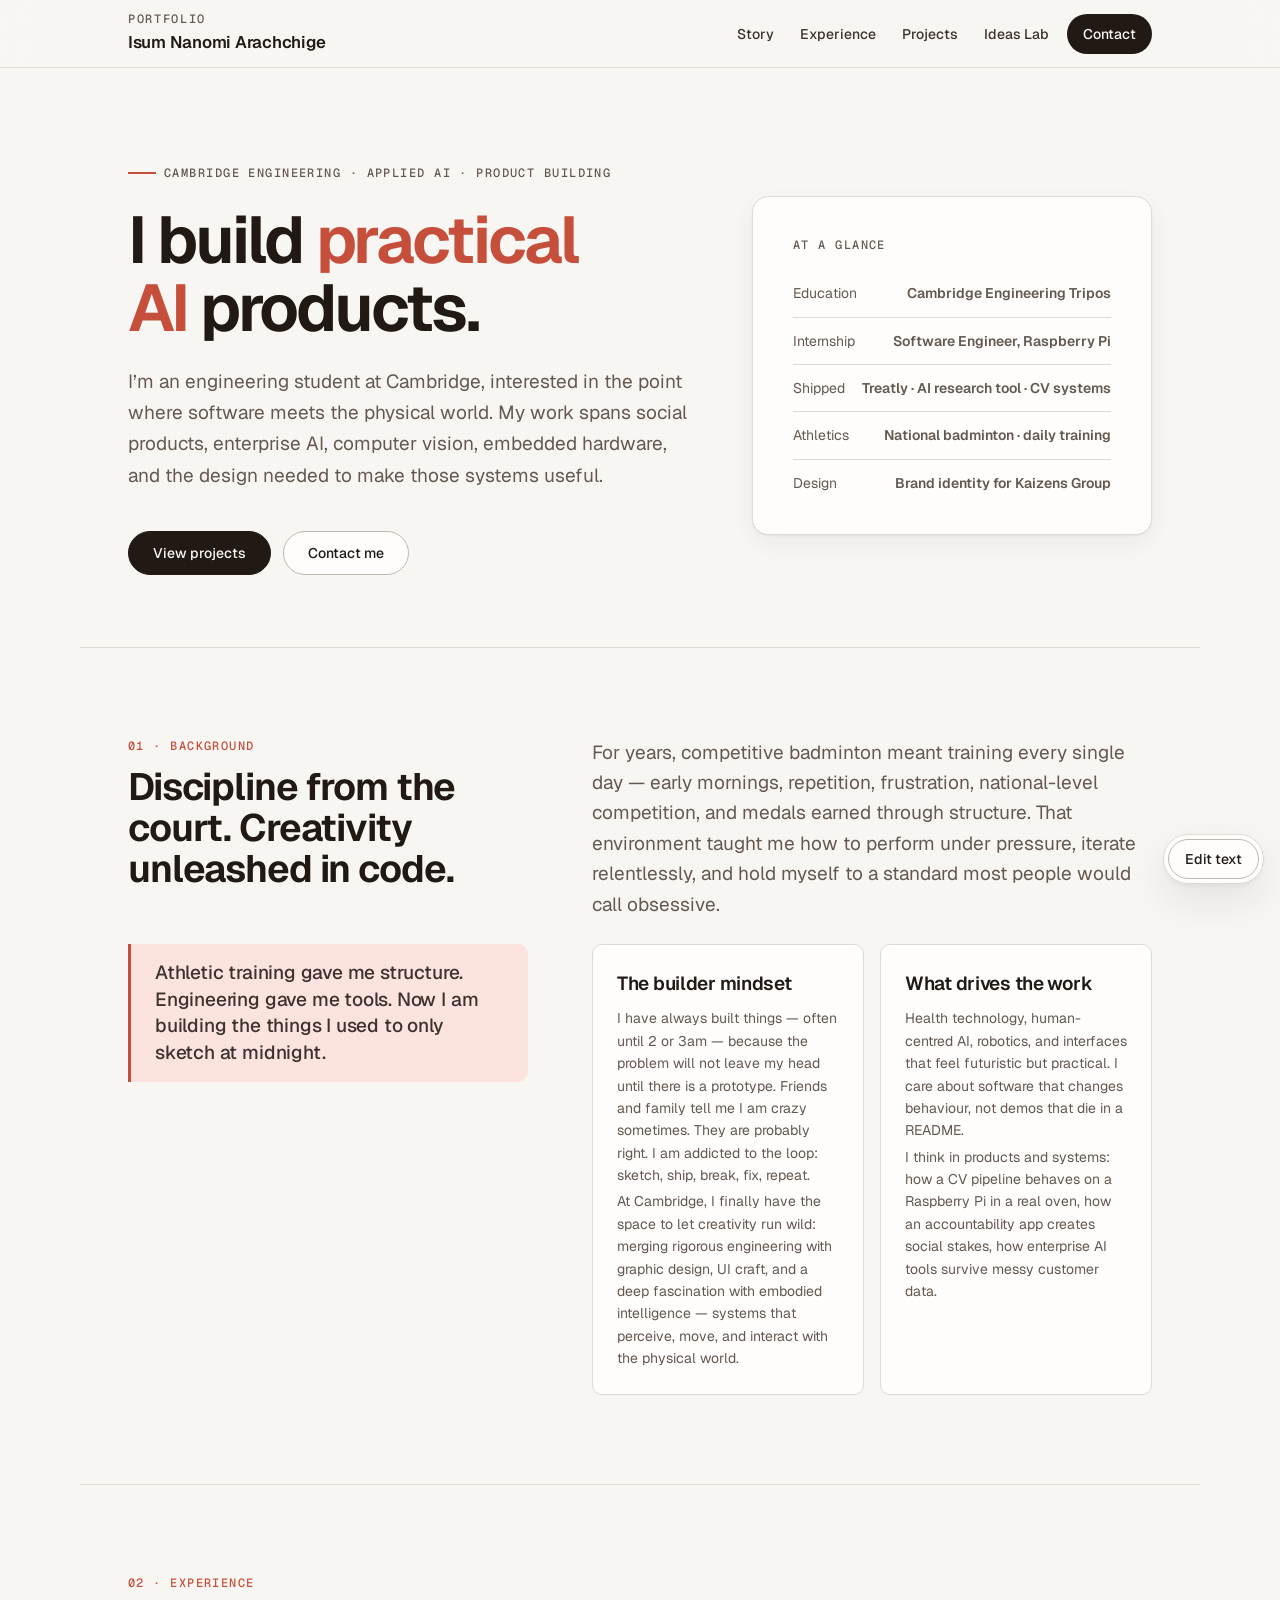
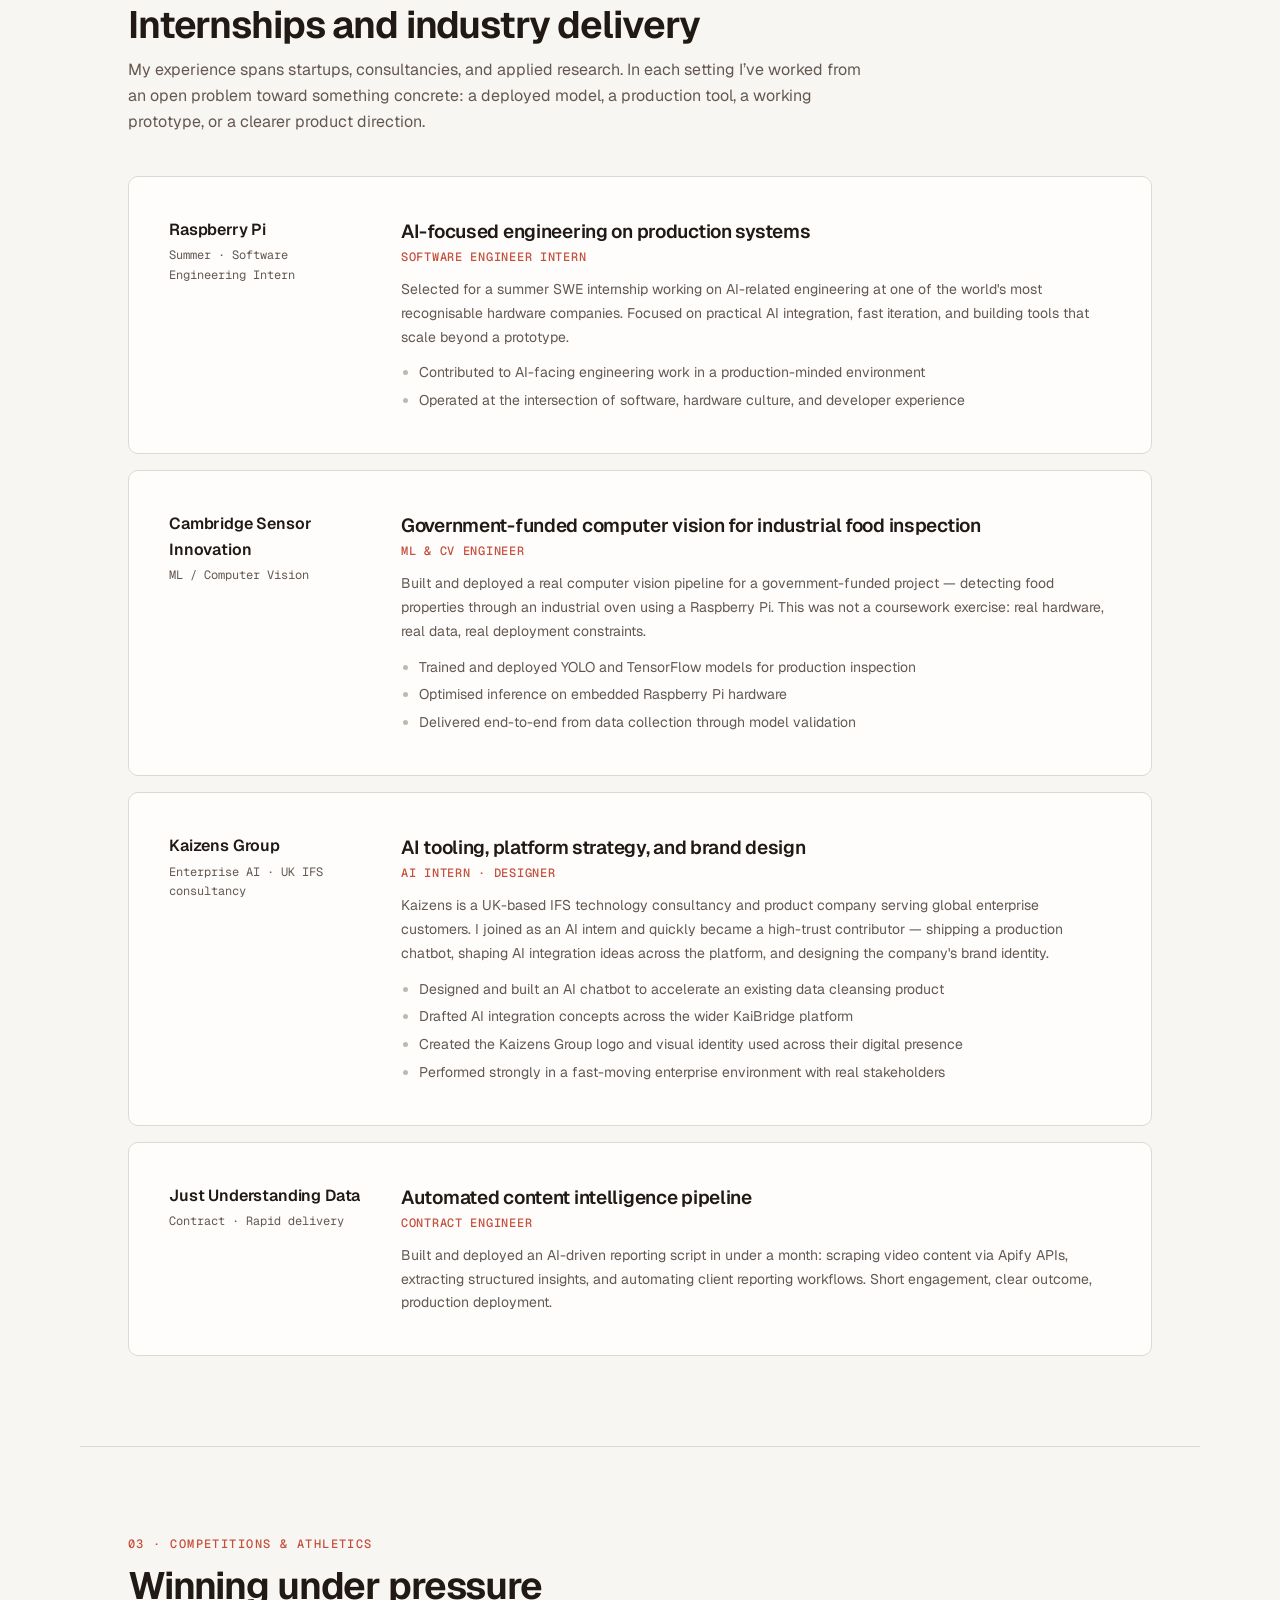
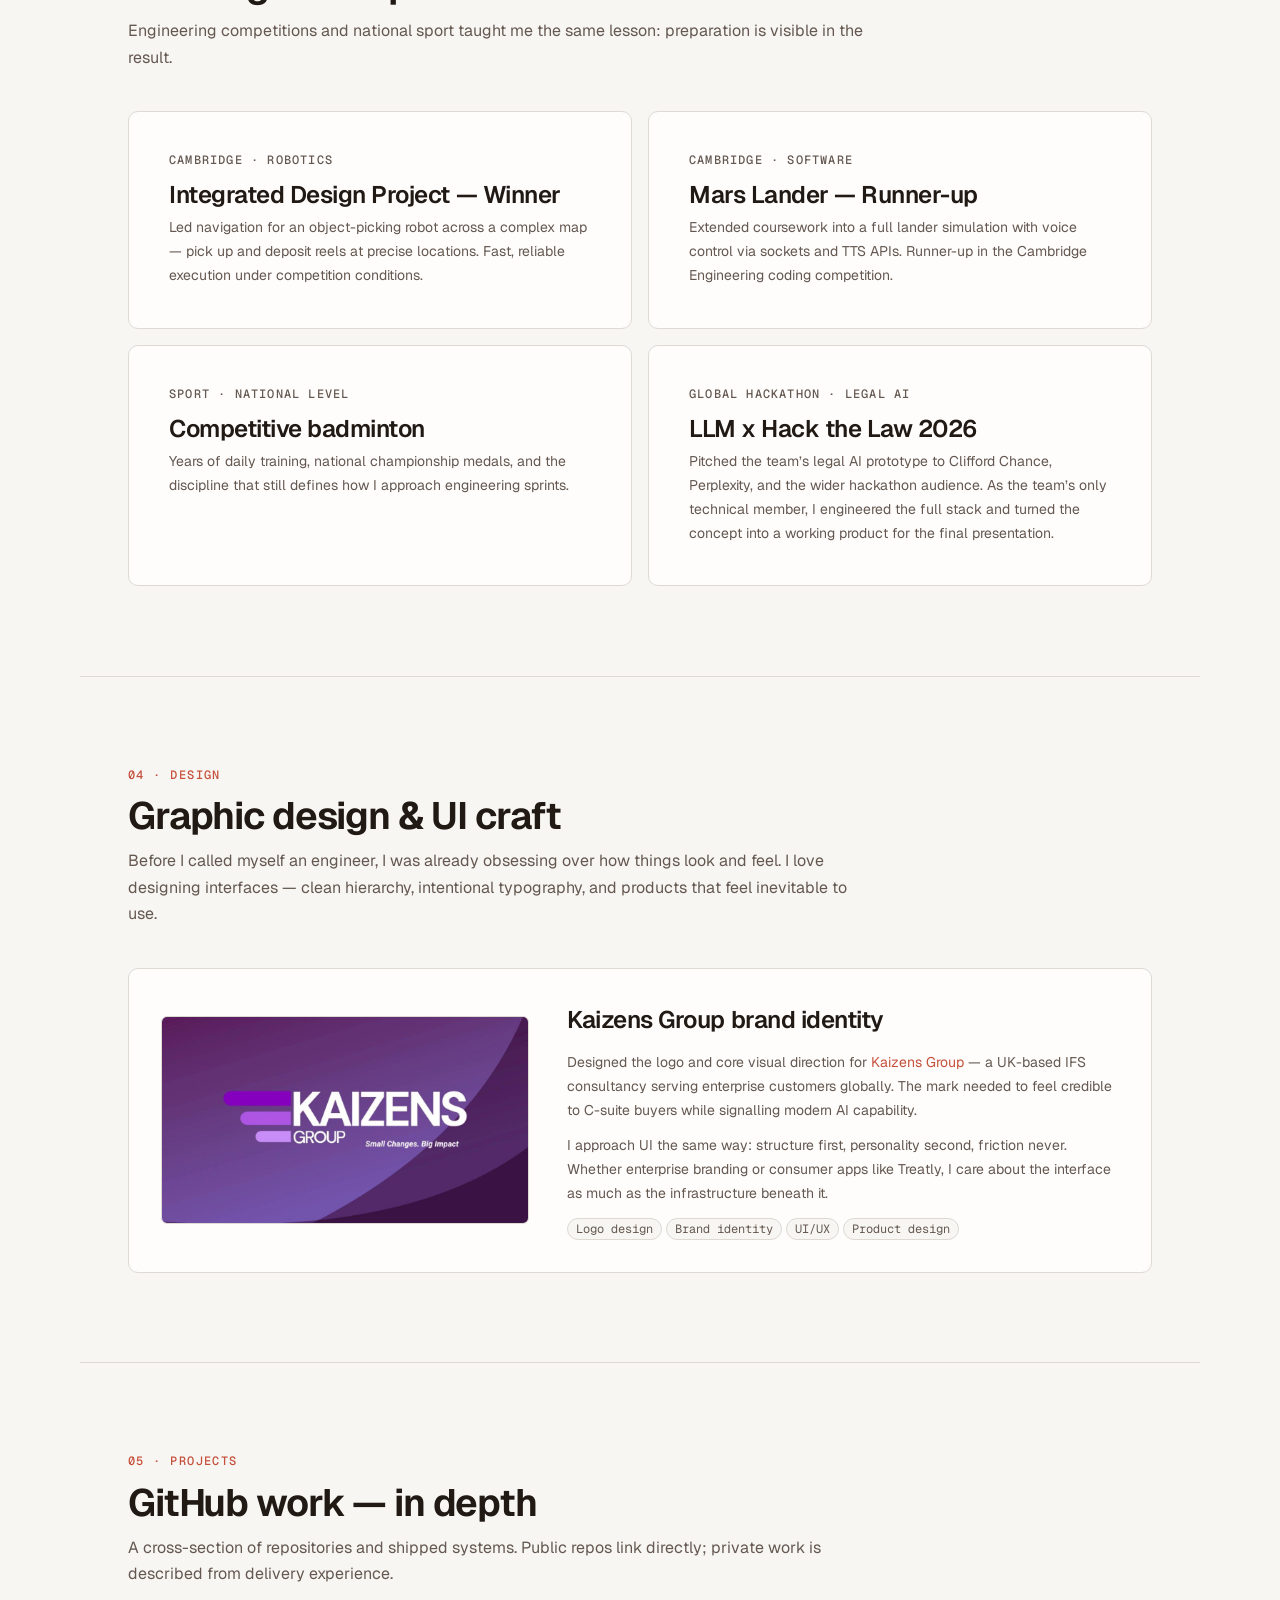
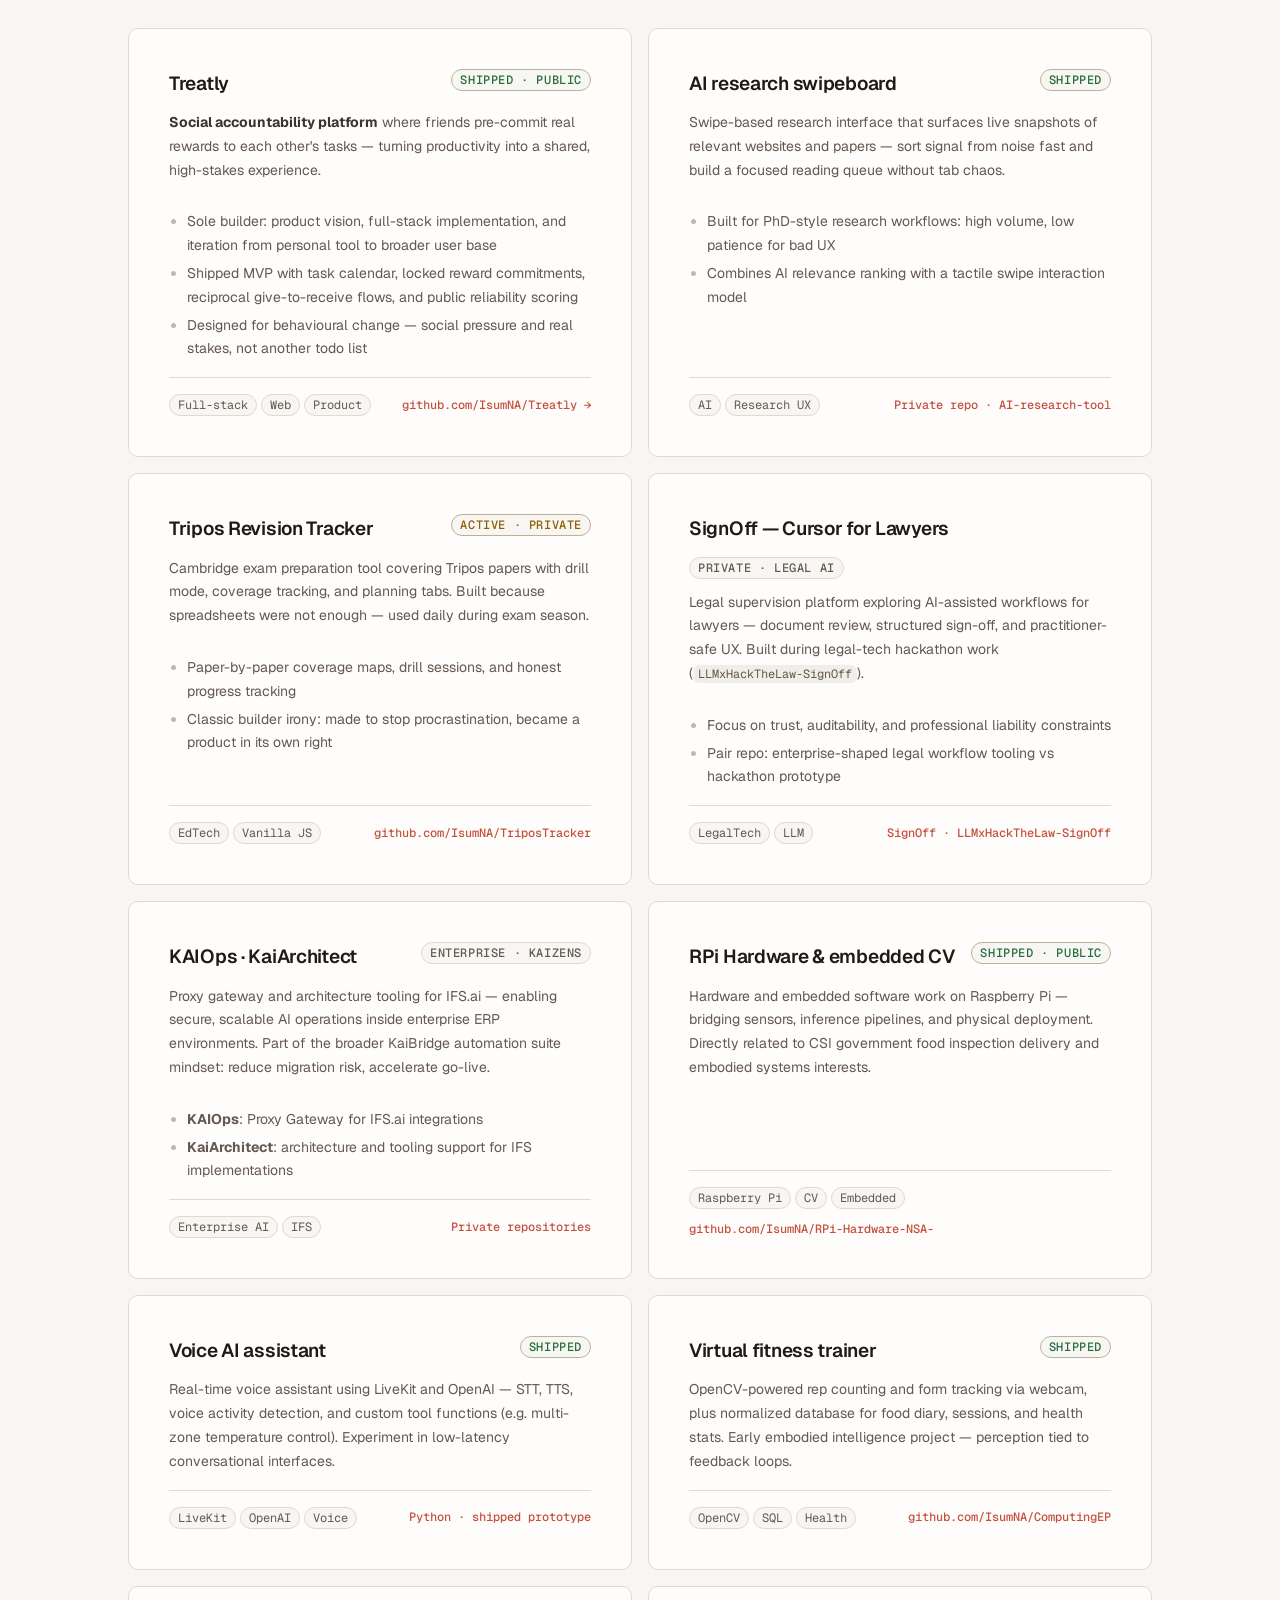
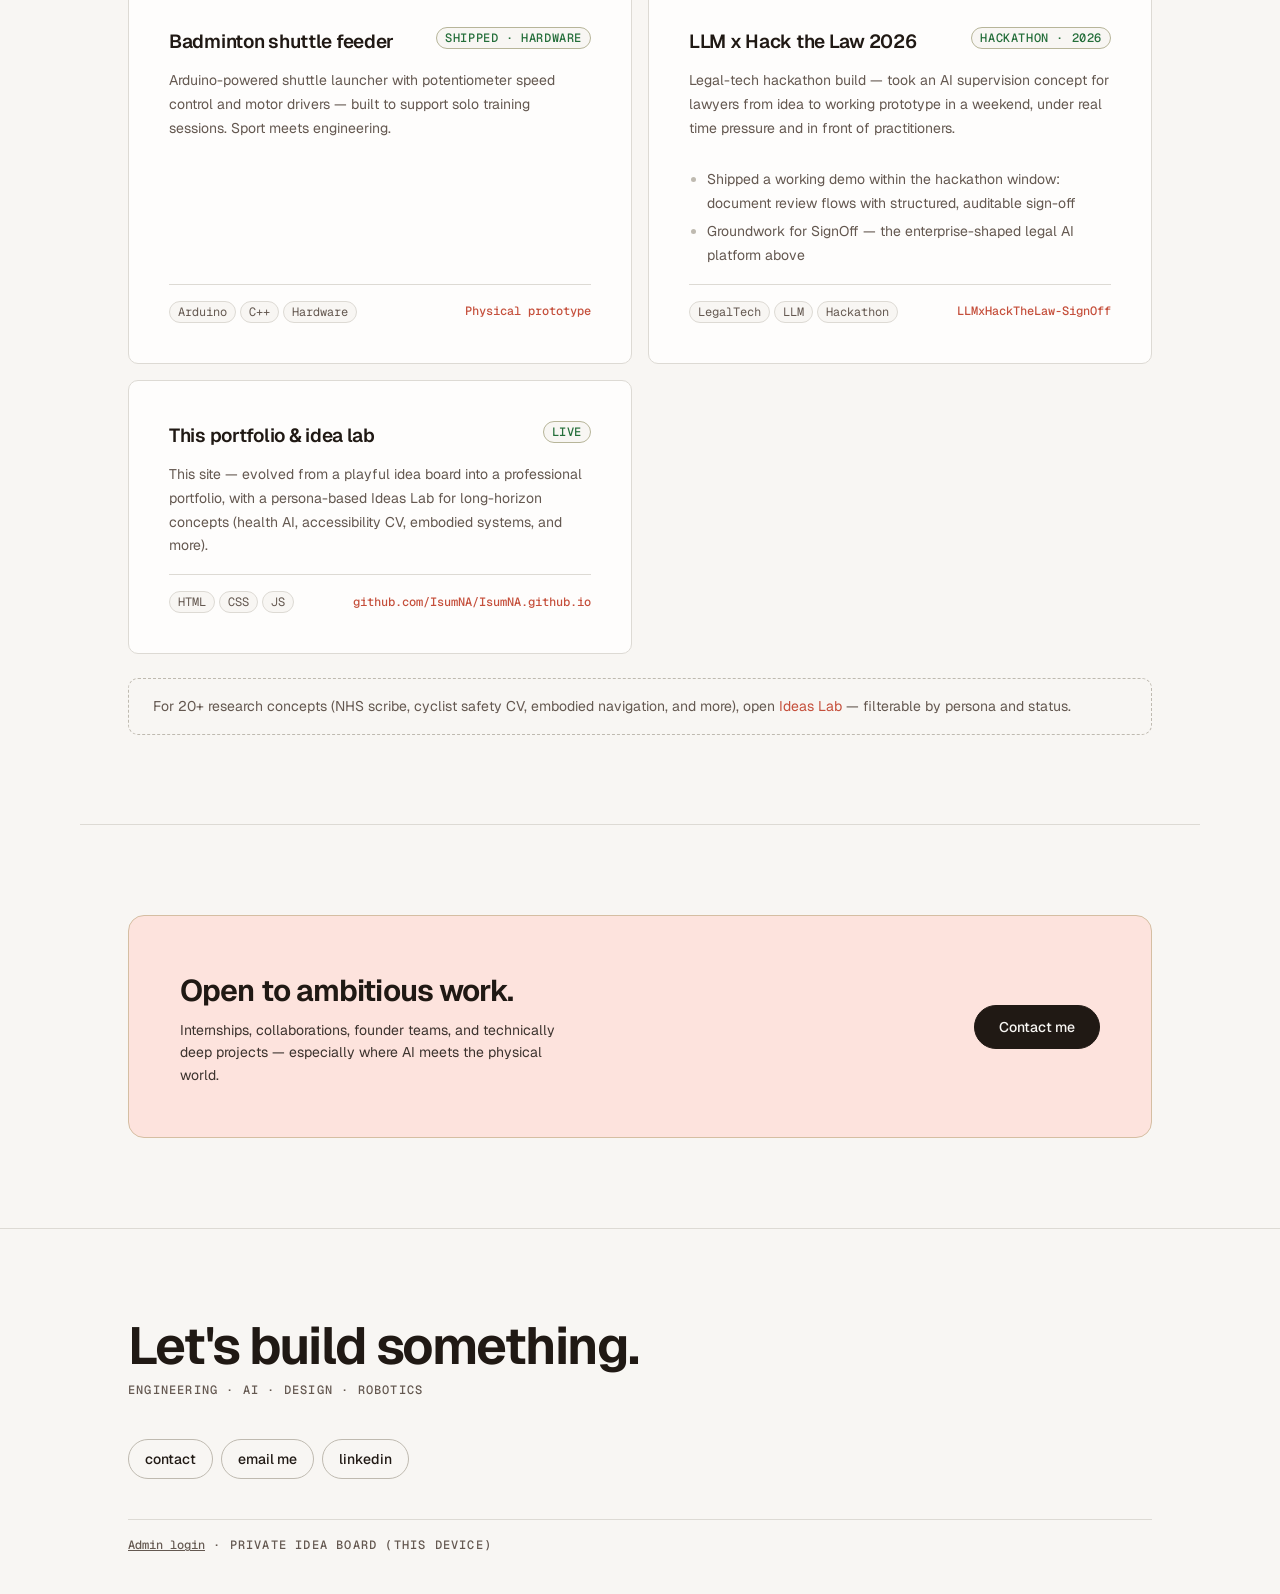
==== commit 6e3b2216: "Restore full Background copy, compress it with layout only Revert the text trims from 5d068fd: the i" ====
--- a/index.html
+++ b/index.html
@@ -241,10 +241,15 @@
   letter-spacing:-.015em;
   margin-block-end:var(--space-xs);
 }
-.story-card p{color:var(--color-muted);font-size:var(--text-sm);line-height:1.7}
-.story-card p+p{margin-block-start:var(--space-sm)}
+.story-card p{color:var(--color-muted);font-size:var(--text-sm);line-height:1.6}
+.story-card p+p{margin-block-start:var(--space-2xs)}
+.story-lede{
+  color:var(--color-muted);
+  font-size:var(--text-base);
+  line-height:1.6;
+}
 .quote{
-  margin-block-start:var(--space-md);
+  margin-block-start:0;
   padding:var(--space-md) var(--space-lg);
   border-inline-start:3px solid var(--color-accent);
   border-radius:0 var(--radius-md) var(--radius-md) 0;
@@ -254,8 +259,27 @@
   font-size:var(--text-md);
   font-weight:500;
   letter-spacing:-.01em;
-  line-height:1.5;
+  line-height:1.4;
   max-width:60rem;
+}
+/* Story section · asymmetric split so the heading, lede, pull-quote, and two
+   cards read as a compact composition instead of one long vertical stack. */
+@media(min-width:60rem){
+  .story-section{
+    display:grid;
+    grid-template-columns:minmax(15rem,5fr) minmax(0,7fr);
+    grid-template-areas:
+      "head   lede"
+      "quote  cards";
+    column-gap:var(--space-2xl);
+    row-gap:var(--space-lg);
+    align-items:start;
+  }
+  .story-section .section-head h2{font-size:var(--text-2xl)}
+  .story-section .section-head{grid-area:head;margin-block-end:0}
+  .story-section .story-lede{grid-area:lede;font-size:var(--text-md)}
+  .story-section .quote{grid-area:quote}
+  .story-section .story-grid{grid-area:cards}
 }
 
 /* ── Experience timeline ──────────────────────────────── */
@@ -937,23 +961,25 @@
     </div>
   </section>
 
-  <section class="section wrap" id="story">
+  <section class="section wrap story-section" id="story">
     <div class="section-head reveal">
       <div class="label">Background</div>
       <h2>Discipline from the court. Creativity unleashed in code.</h2>
-      <p>Years of daily badminton training and national-level competition taught me to perform under pressure and hold myself to an obsessive standard.</p>
-    </div>
+    </div>
+    <p class="story-lede reveal">For years, competitive badminton meant training every single day — early mornings, repetition, frustration, national-level competition, and medals earned through structure. That environment taught me how to perform under pressure, iterate relentlessly, and hold myself to a standard most people would call obsessive.</p>
     <div class="story-grid">
       <article class="story-card reveal">
         <h3>The builder mindset</h3>
-        <p>I build until the problem leaves my head — often at 2am, always to a working prototype. Cambridge gives that instinct rigour: engineering, design craft, and a fascination with systems that perceive and act in the physical world.</p>
+        <p>I have always built things — often until 2 or 3am — because the problem will not leave my head until there is a prototype. Friends and family tell me I am crazy sometimes. They are probably right. I am addicted to the loop: sketch, ship, break, fix, repeat.</p>
+        <p>At Cambridge, I finally have the space to let creativity run wild: merging rigorous engineering with graphic design, UI craft, and a deep fascination with embodied intelligence — systems that perceive, move, and interact with the physical world.</p>
       </article>
       <article class="story-card reveal">
         <h3>What drives the work</h3>
-        <p>Health tech, human-centred AI, and robotics — software that changes behaviour, not demos that die in a README. I think in products: how a CV pipeline behaves in a real oven, how an accountability app creates real social stakes.</p>
+        <p>Health technology, human-centred AI, robotics, and interfaces that feel futuristic but practical. I care about software that changes behaviour, not demos that die in a README.</p>
+        <p>I think in products and systems: how a CV pipeline behaves on a Raspberry Pi in a real oven, how an accountability app creates social stakes, how enterprise AI tools survive messy customer data.</p>
       </article>
     </div>
-    <blockquote class="quote reveal">Structure from sport, tools from engineering — now I build the things I used to sketch at midnight.</blockquote>
+    <blockquote class="quote reveal">Athletic training gave me structure. Engineering gave me tools. Now I am building the things I used to only sketch at midnight.</blockquote>
   </section>
 
   <section class="section wrap" id="experience">
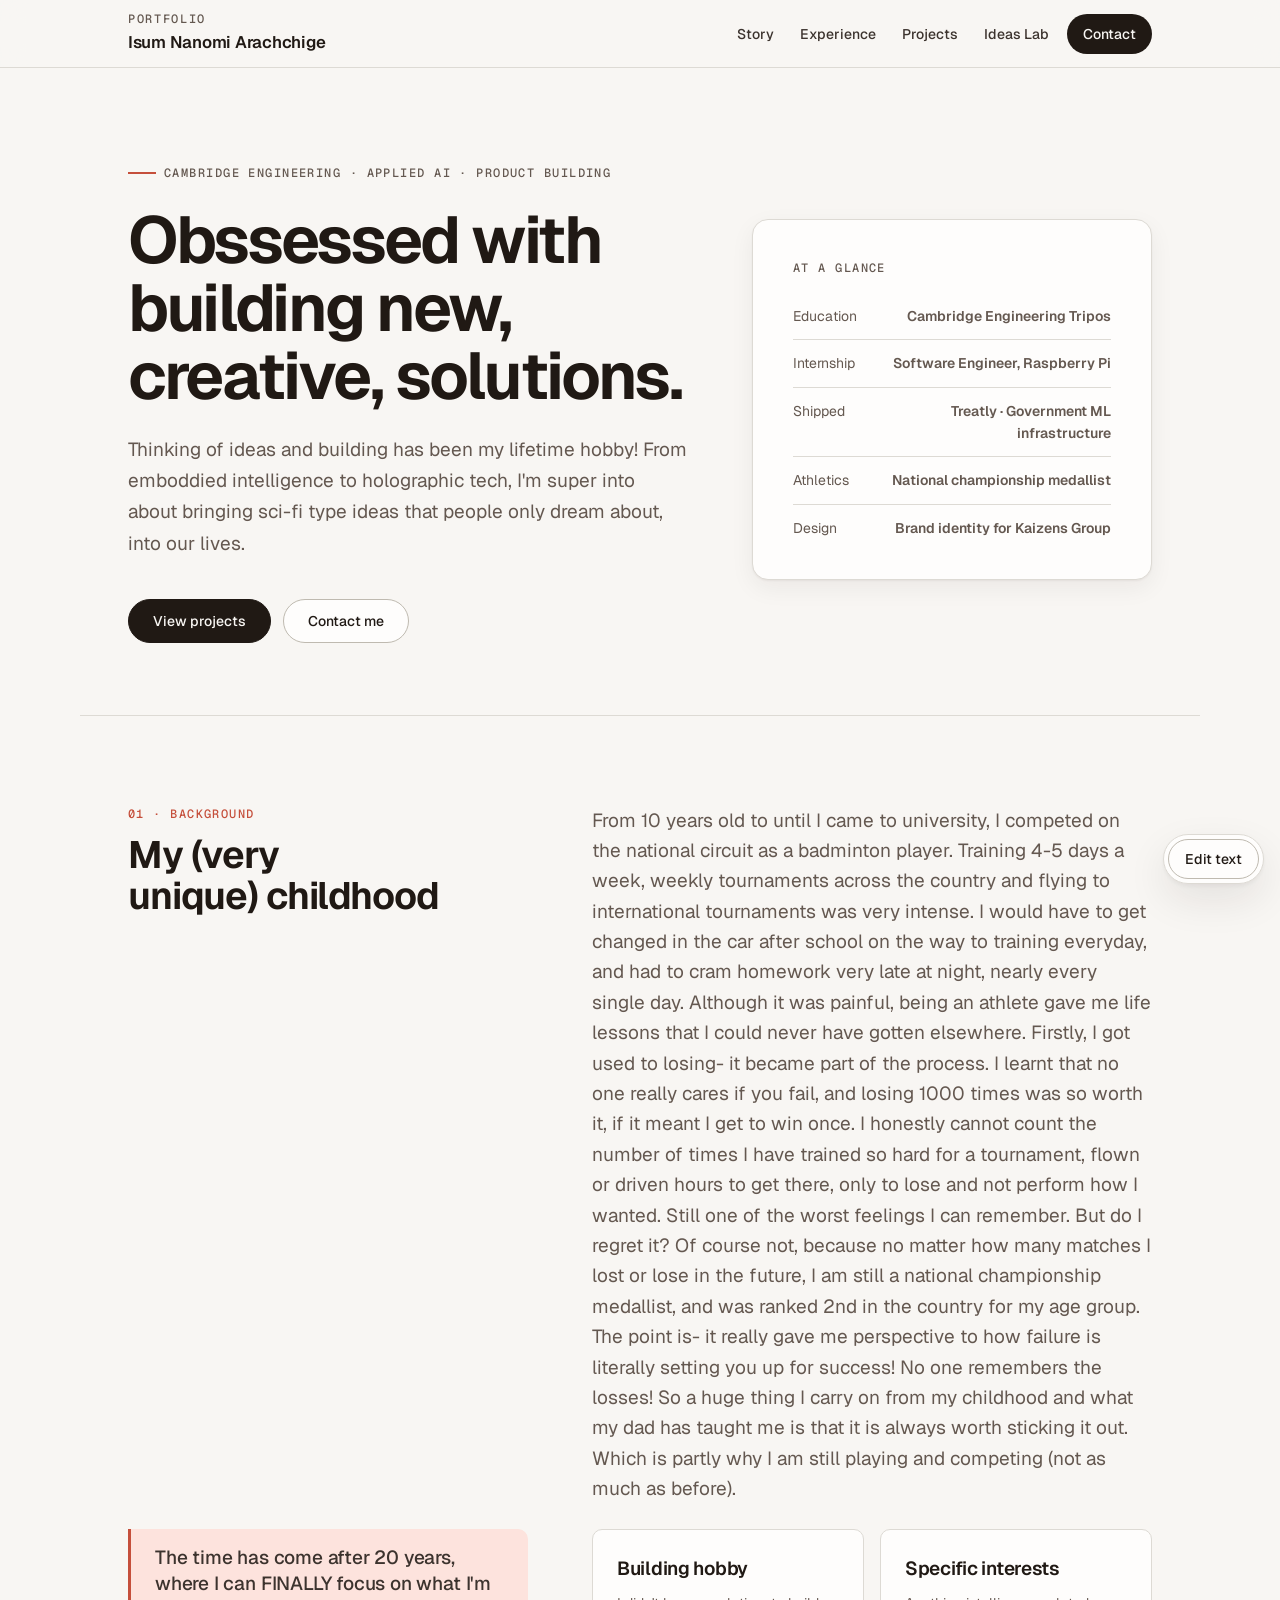
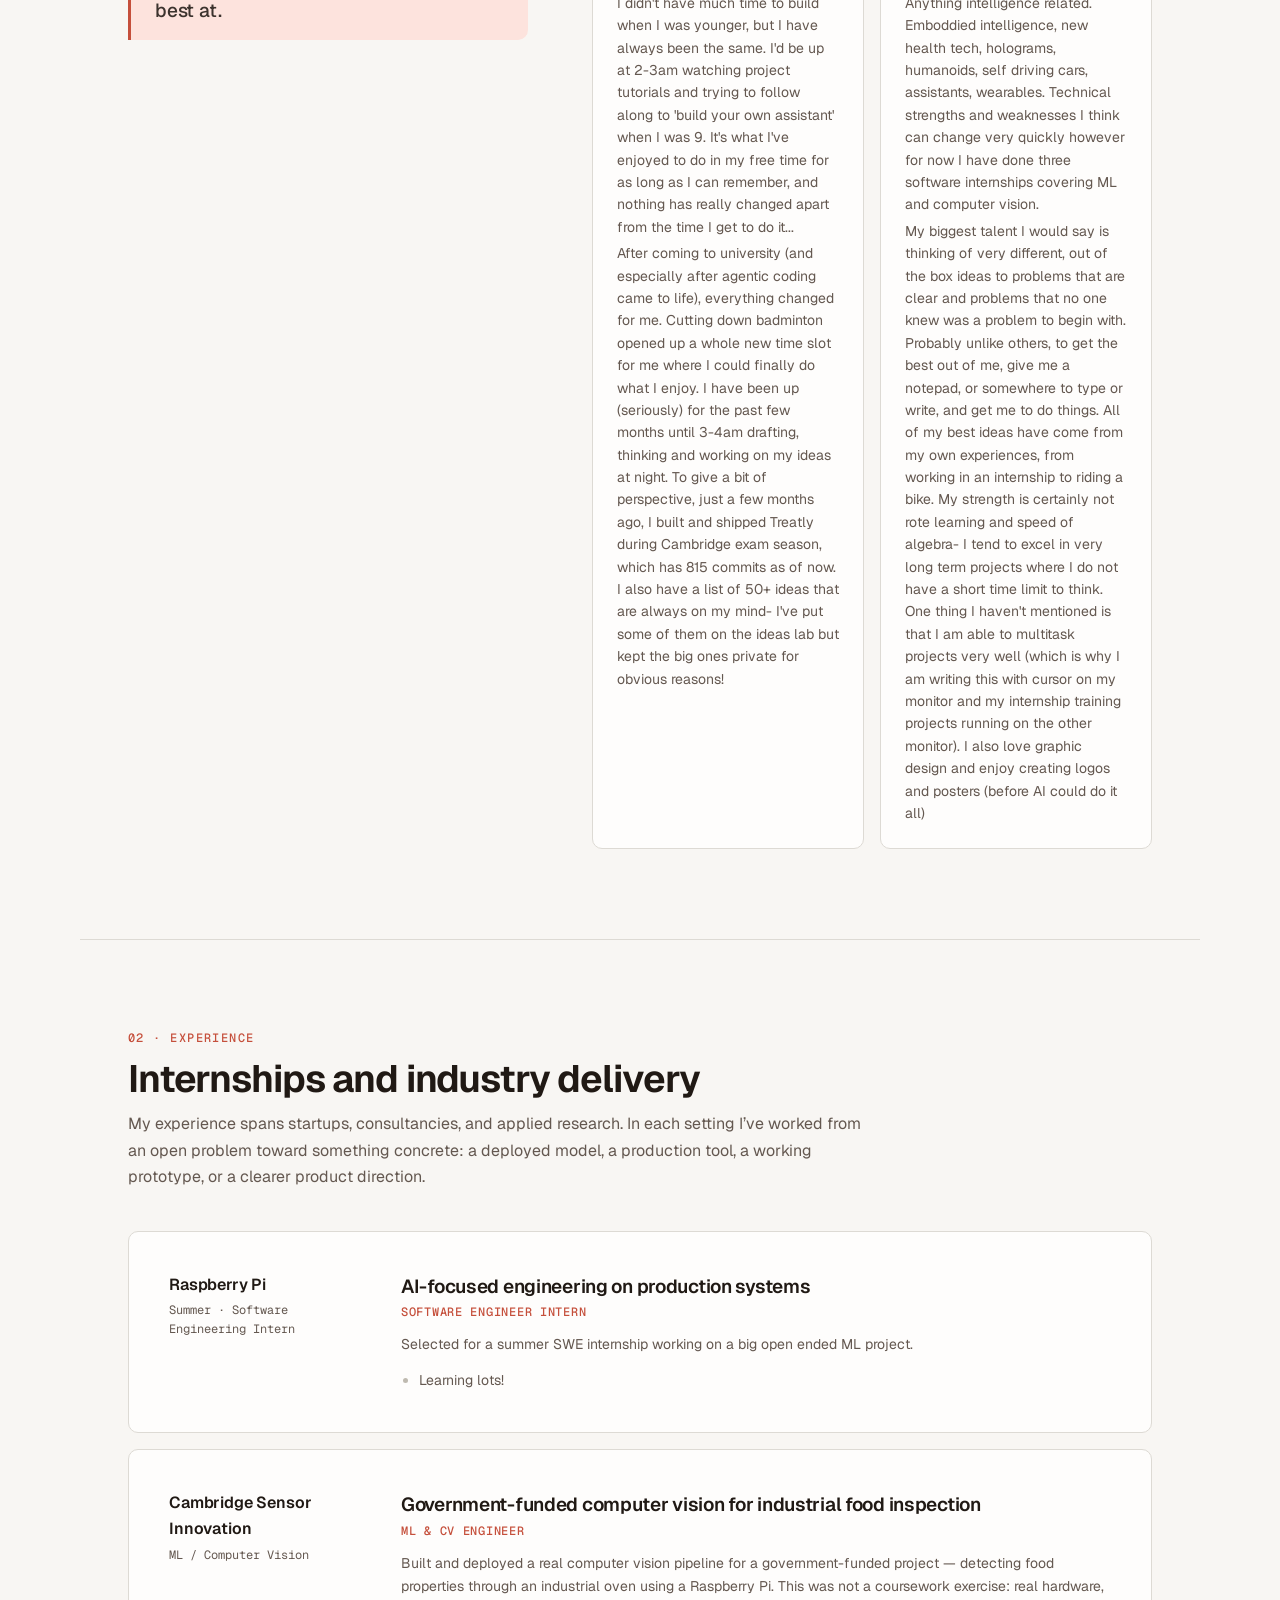
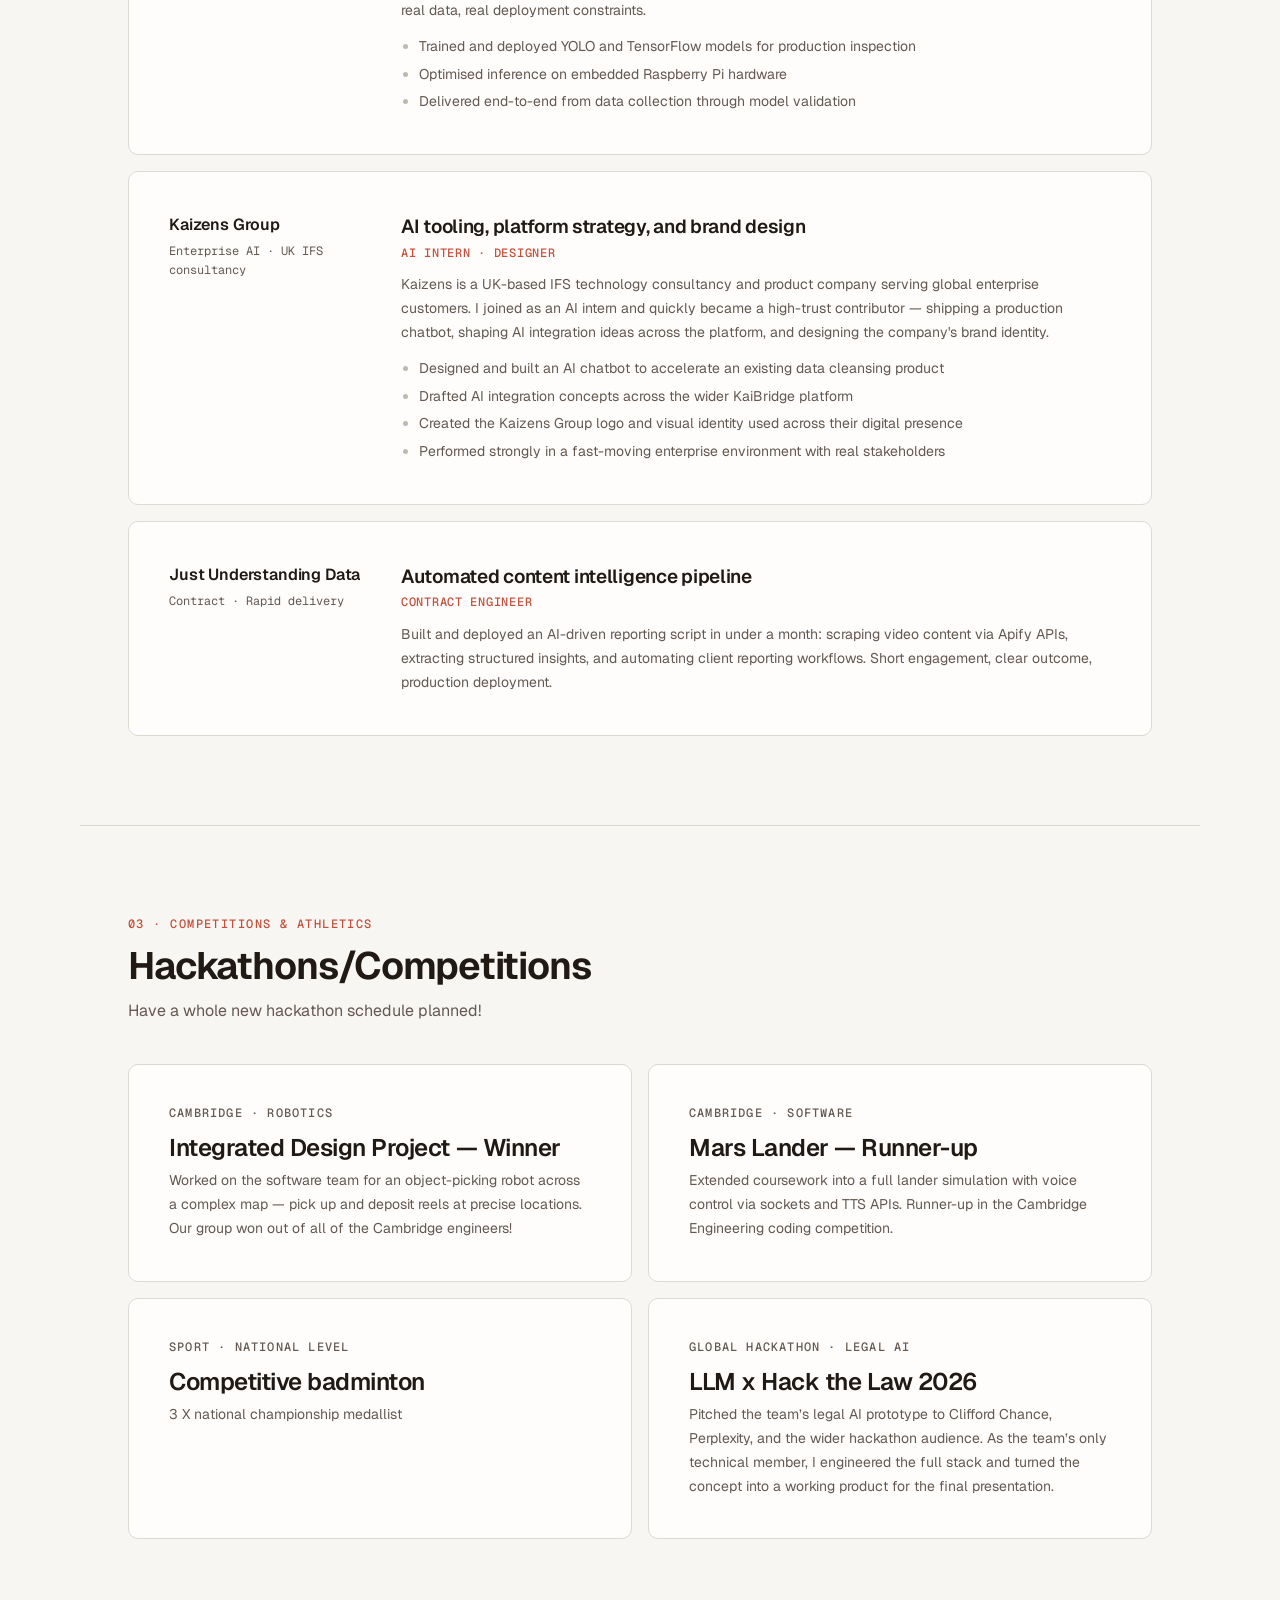
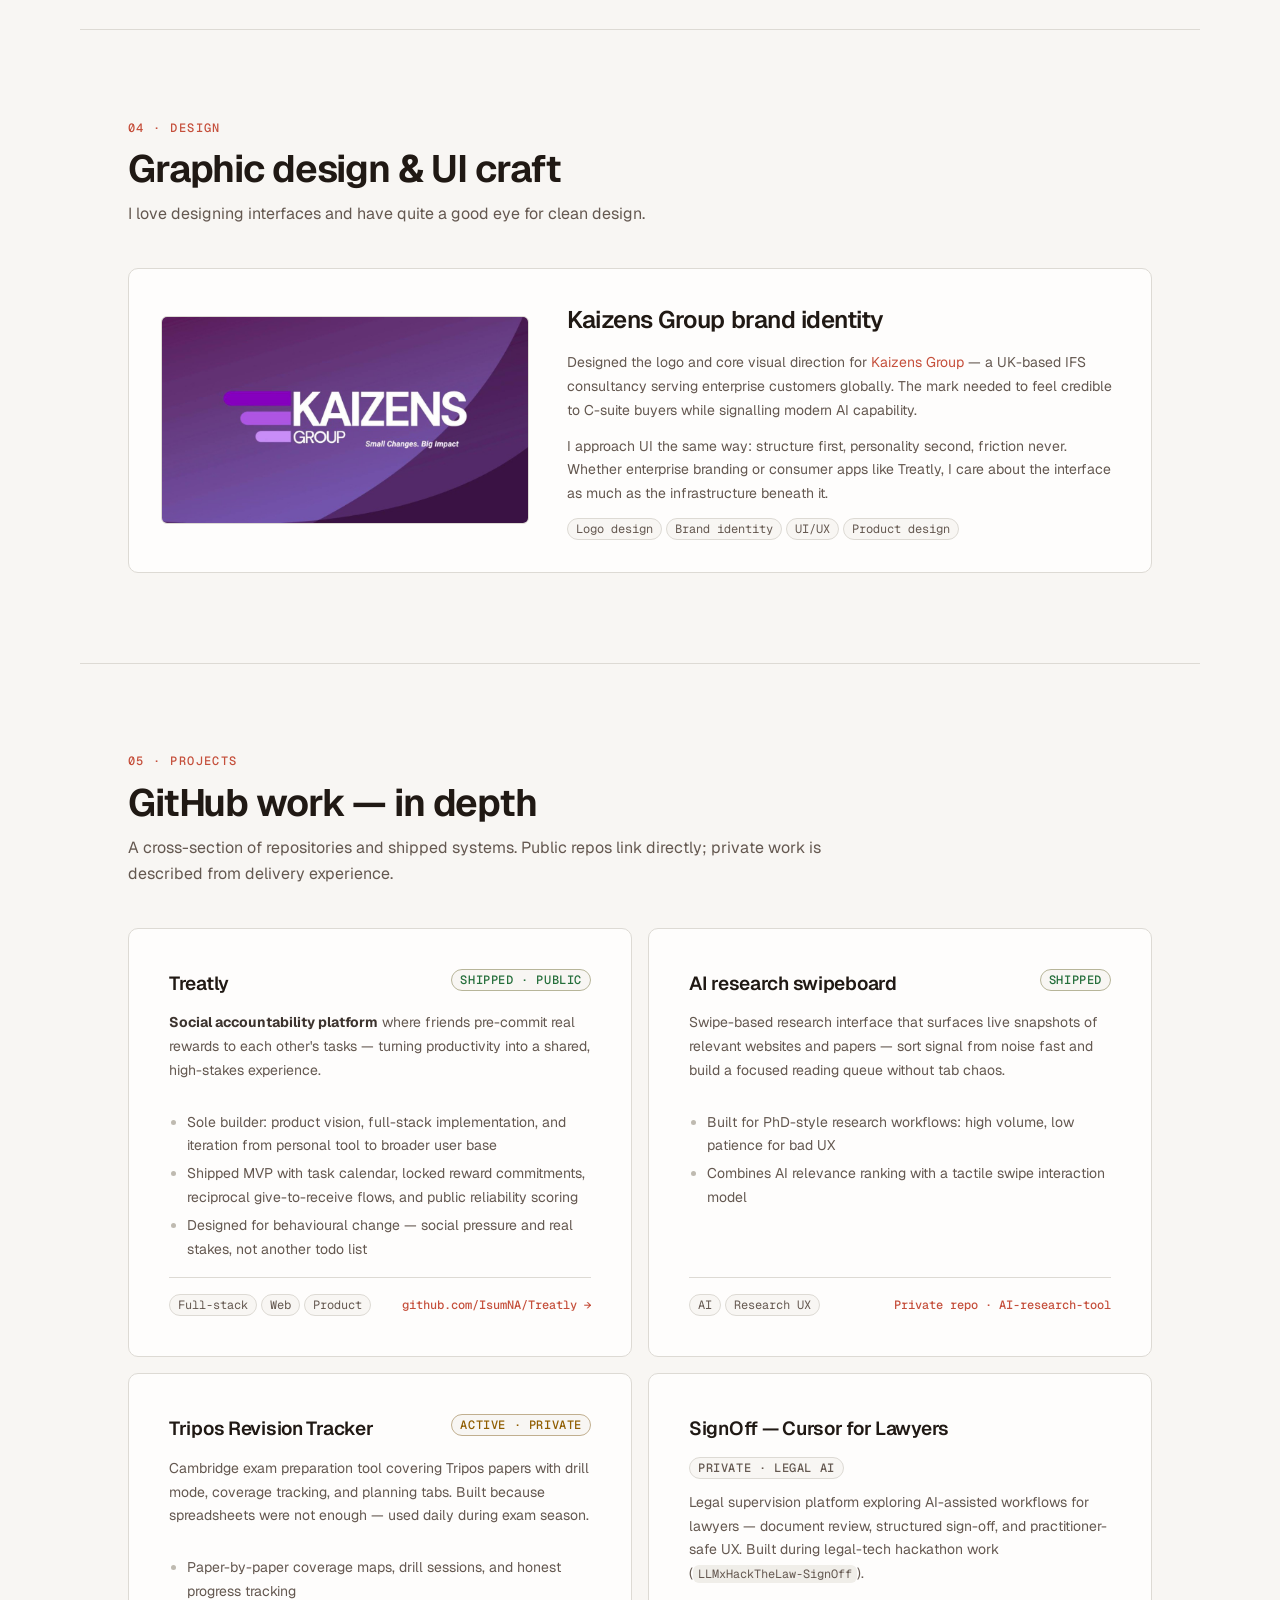
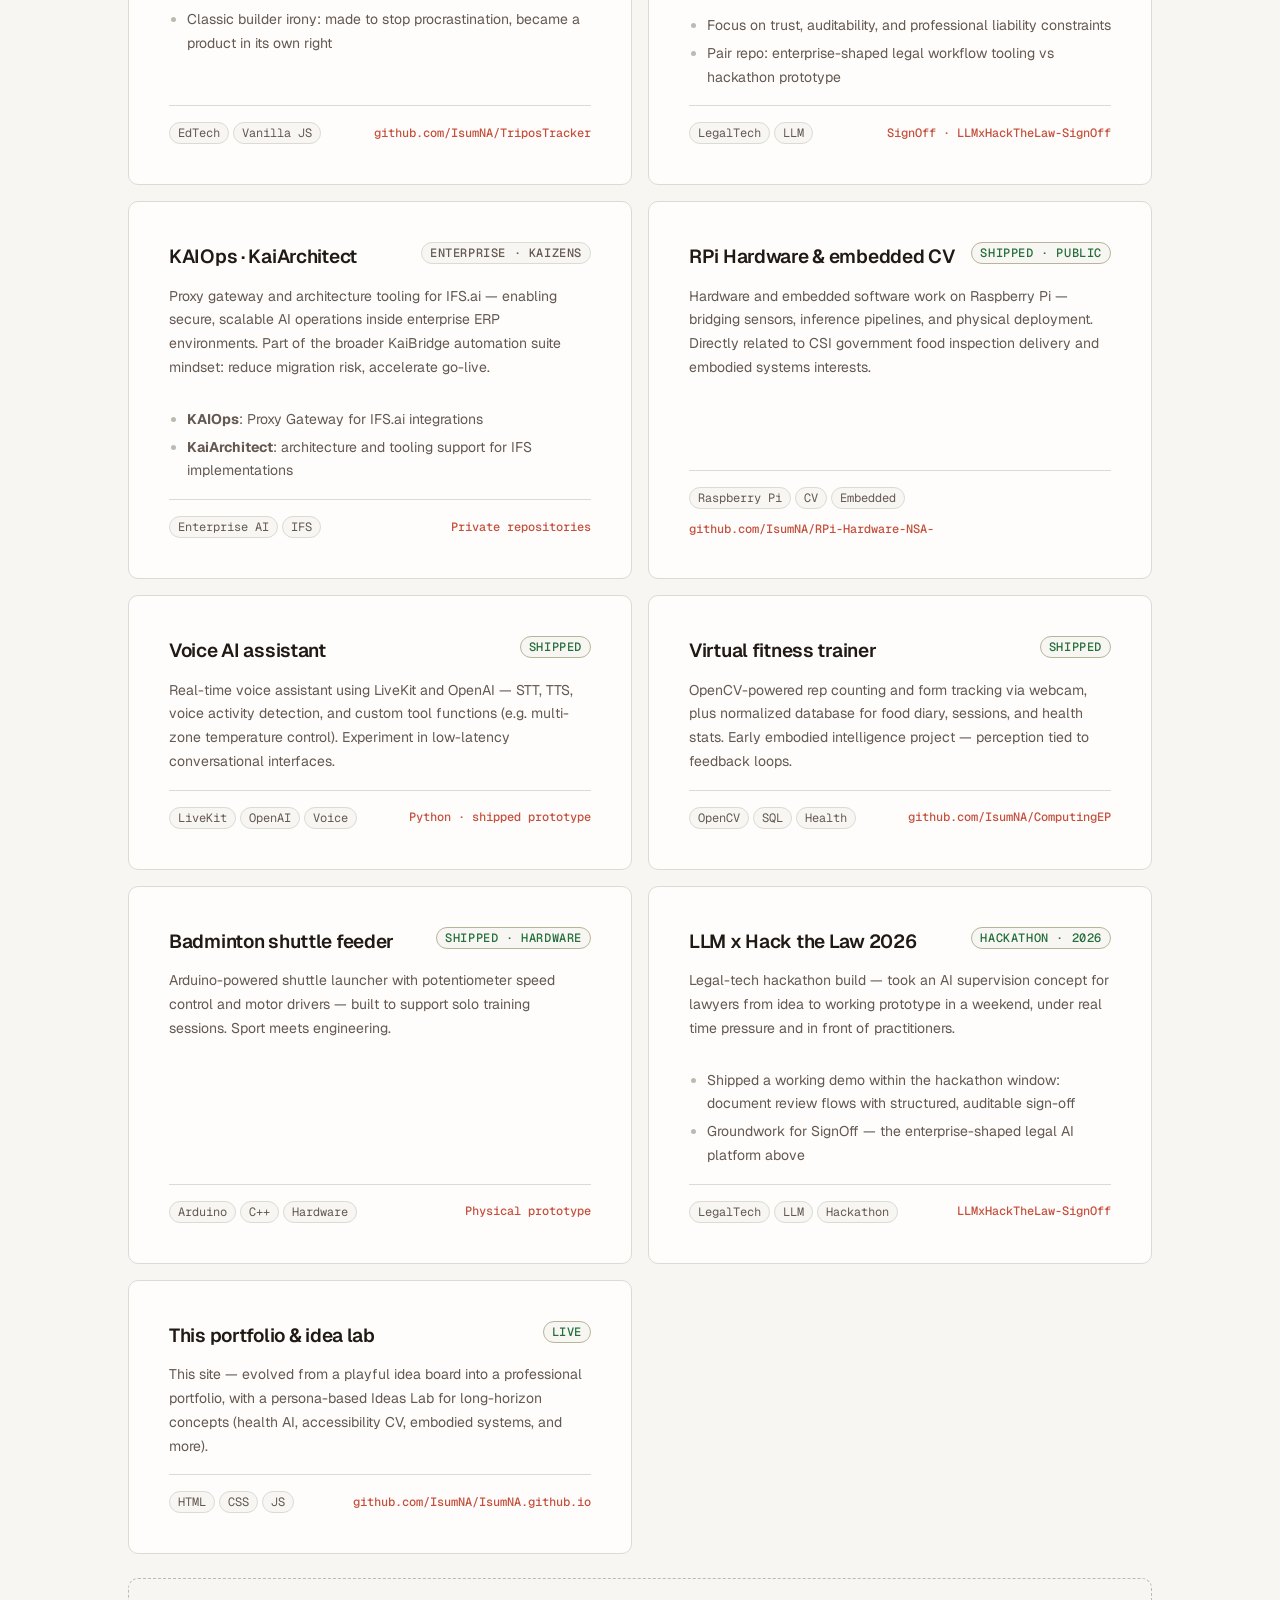
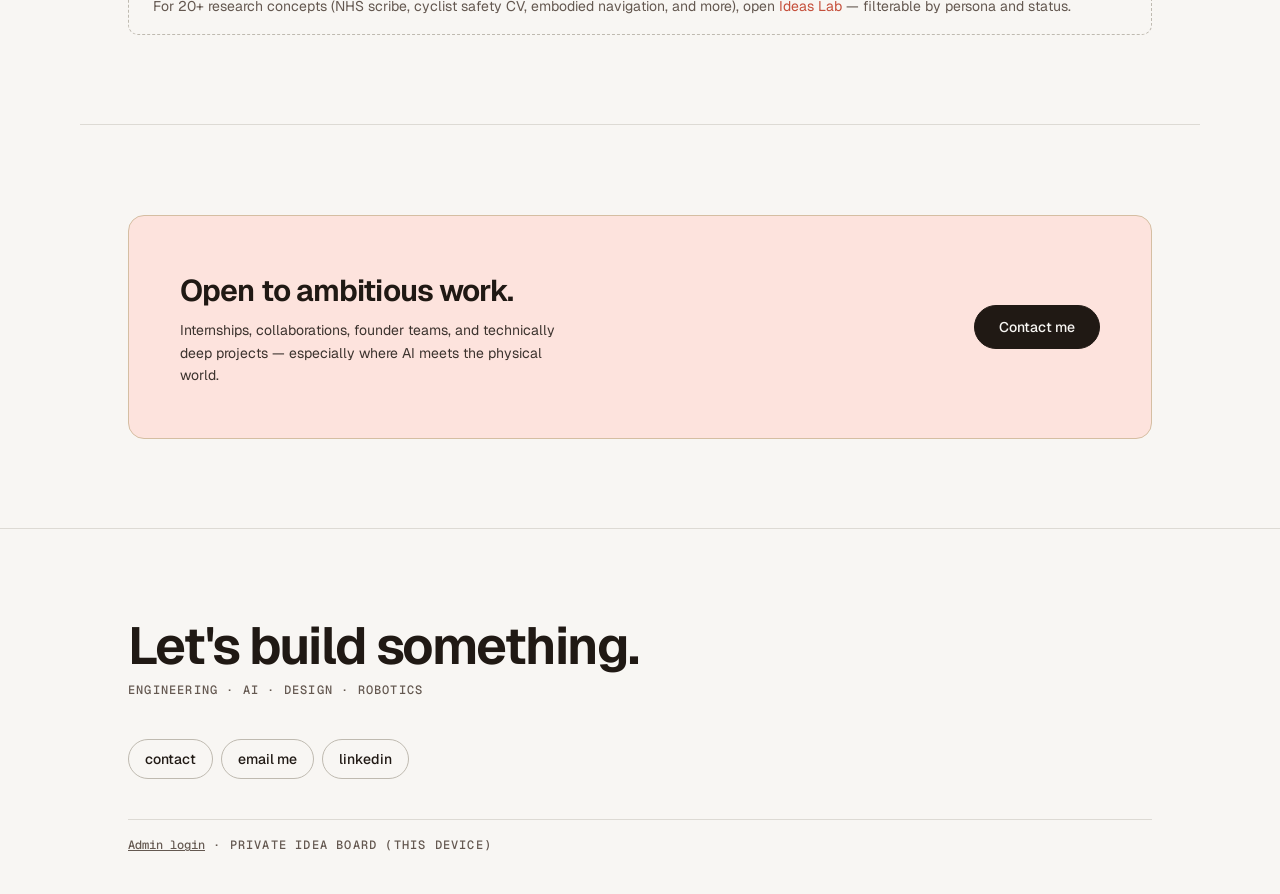
==== commit 16b4fe30: "Bake real personal bio copy into hero, story, experience and competitions The live site was correct " ====
--- a/index.html
+++ b/index.html
@@ -941,8 +941,8 @@
     <div class="hero-grid">
       <div>
         <div class="eyebrow">Cambridge Engineering · Applied AI · Product Building</div>
-        <h1>I build <em>practical AI</em> products.</h1>
-        <p class="lead">I’m an engineering student at Cambridge, interested in the point where software meets the physical world. My work spans social products, enterprise AI, computer vision, embedded hardware, and the design needed to make those systems useful.</p>
+        <h1>Obssessed with building new, creative, solutions.</h1>
+        <p class="lead">Thinking of ideas and building has been my lifetime hobby! From emboddied intelligence to holographic tech, I'm super into about bringing sci-fi type ideas that people only dream about, into our lives.</p>
         <div class="hero-actions">
           <a class="btn primary" href="#projects">View projects</a>
           <a class="btn" href="contact.html">Contact me</a>
@@ -953,8 +953,8 @@
         <div class="stat-list">
           <div class="stat-item"><span>Education</span><b>Cambridge Engineering Tripos</b></div>
           <div class="stat-item"><span>Internship</span><b>Software Engineer, Raspberry Pi</b></div>
-          <div class="stat-item"><span>Shipped</span><b>Treatly · AI research tool · CV systems</b></div>
-          <div class="stat-item"><span>Athletics</span><b>National badminton · daily training</b></div>
+          <div class="stat-item"><span>Shipped</span><b>Treatly · Government ML infrastructure</b></div>
+          <div class="stat-item"><span>Athletics</span><b>National championship medallist</b></div>
           <div class="stat-item"><span>Design</span><b>Brand identity for Kaizens Group</b></div>
         </div>
       </aside>
@@ -964,22 +964,22 @@
   <section class="section wrap story-section" id="story">
     <div class="section-head reveal">
       <div class="label">Background</div>
-      <h2>Discipline from the court. Creativity unleashed in code.</h2>
-    </div>
-    <p class="story-lede reveal">For years, competitive badminton meant training every single day — early mornings, repetition, frustration, national-level competition, and medals earned through structure. That environment taught me how to perform under pressure, iterate relentlessly, and hold myself to a standard most people would call obsessive.</p>
+      <h2>My (very unique) childhood</h2>
+    </div>
+    <p class="story-lede reveal">From 10 years old to until I came to university, I competed on the national circuit as a badminton player. Training 4-5 days a week, weekly tournaments across the country and flying to international tournaments was very intense. I would have to get changed in the car after school on the way to training everyday, and had to cram homework very late at night, nearly every single day. Although it was painful, being an athlete gave me life lessons that I could never have gotten elsewhere. Firstly, I got used to losing- it became part of the process. I learnt that no one really cares if you fail, and losing 1000 times was so worth it, if it meant I get to win once. I honestly cannot count the number of times I have trained so hard for a tournament, flown or driven hours to get there, only to lose and not perform how I wanted. Still one of the worst feelings I can remember. But do I regret it? Of course not, because no matter how many matches I lost or lose in the future, I am still a national championship medallist, and was ranked 2nd in the country for my age group. The point is- it really gave me perspective to how failure is literally setting you up for success! No one remembers the losses! So a huge thing I carry on from my childhood and what my dad has taught me is that it is always worth sticking it out. Which is partly why I am still playing and competing (not as much as before).</p>
     <div class="story-grid">
       <article class="story-card reveal">
-        <h3>The builder mindset</h3>
-        <p>I have always built things — often until 2 or 3am — because the problem will not leave my head until there is a prototype. Friends and family tell me I am crazy sometimes. They are probably right. I am addicted to the loop: sketch, ship, break, fix, repeat.</p>
-        <p>At Cambridge, I finally have the space to let creativity run wild: merging rigorous engineering with graphic design, UI craft, and a deep fascination with embodied intelligence — systems that perceive, move, and interact with the physical world.</p>
+        <h3>Building hobby</h3>
+        <p>I didn't have much time to build when I was younger, but I have always been the same. I'd be up at 2-3am watching project tutorials and trying to follow along to 'build your own assistant' when I was 9. It's what I've enjoyed to do in my free time for as long as I can remember, and nothing has really changed apart from the time I get to do it...</p>
+        <p>After coming to university (and especially after agentic coding came to life), everything changed for me. Cutting down badminton opened up a whole new time slot for me where I could finally do what I enjoy. I have been up (seriously) for the past few months until 3-4am drafting, thinking and working on my ideas at night. To give a bit of perspective, just a few months ago, I built and shipped Treatly during Cambridge exam season, which has 815 commits as of now. I also have a list of 50+ ideas that are always on my mind- I've put some of them on the ideas lab but kept the big ones private for obvious reasons!</p>
       </article>
       <article class="story-card reveal">
-        <h3>What drives the work</h3>
-        <p>Health technology, human-centred AI, robotics, and interfaces that feel futuristic but practical. I care about software that changes behaviour, not demos that die in a README.</p>
-        <p>I think in products and systems: how a CV pipeline behaves on a Raspberry Pi in a real oven, how an accountability app creates social stakes, how enterprise AI tools survive messy customer data.</p>
+        <h3>Specific interests</h3>
+        <p>Anything intelligence related. Emboddied intelligence, new health tech, holograms, humanoids, self driving cars, assistants, wearables. Technical strengths and weaknesses I think can change very quickly however for now I have done three software internships covering ML and computer vision.</p>
+        <p>My biggest talent I would say is thinking of very different, out of the box ideas to problems that are clear and problems that no one knew was a problem to begin with. Probably unlike others, to get the best out of me, give me a notepad, or somewhere to type or write, and get me to do things. All of my best ideas have come from my own experiences, from working in an internship to riding a bike. My strength is certainly not rote learning and speed of algebra- I tend to excel in very long term projects where I do not have a short time limit to think. One thing I haven't mentioned is that I am able to multitask projects very well (which is why I am writing this with cursor on my monitor and my internship training projects running on the other monitor). I also love graphic design and enjoy creating logos and posters (before AI could do it all)</p>
       </article>
     </div>
-    <blockquote class="quote reveal">Athletic training gave me structure. Engineering gave me tools. Now I am building the things I used to only sketch at midnight.</blockquote>
+    <blockquote class="quote reveal">The time has come after 20 years, where I can FINALLY focus on what I'm best at.</blockquote>
   </section>
 
   <section class="section wrap" id="experience">
@@ -994,10 +994,9 @@
         <div>
           <h3>AI-focused engineering on production systems</h3>
           <p class="role">Software Engineer Intern</p>
-          <p>Selected for a summer SWE internship working on AI-related engineering at one of the world's most recognisable hardware companies. Focused on practical AI integration, fast iteration, and building tools that scale beyond a prototype.</p>
+          <p>Selected for a summer SWE internship working on a big open ended ML project.</p>
           <ul>
-            <li>Contributed to AI-facing engineering work in a production-minded environment</li>
-            <li>Operated at the intersection of software, hardware culture, and developer experience</li>
+            <li>Learning lots!</li>
           </ul>
         </div>
       </article>
@@ -1042,14 +1041,14 @@
   <section class="section wrap" id="competitions">
     <div class="section-head reveal">
       <div class="label">Competitions &amp; athletics</div>
-      <h2>Winning under pressure</h2>
-      <p>Engineering competitions and national sport taught me the same lesson: preparation is visible in the result.</p>
+      <h2>Hackathons/Competitions</h2>
+      <p>Have a whole new hackathon schedule planned!</p>
     </div>
     <div class="comp-grid">
       <article class="comp-card reveal">
         <div class="tag">Cambridge · Robotics</div>
         <h3>Integrated Design Project — Winner</h3>
-        <p>Led navigation for an object-picking robot across a complex map — pick up and deposit reels at precise locations. Fast, reliable execution under competition conditions.</p>
+        <p>Worked on the software team for an object-picking robot across a complex map — pick up and deposit reels at precise locations. Our group won out of all of the Cambridge engineers!</p>
       </article>
       <article class="comp-card reveal">
         <div class="tag">Cambridge · Software</div>
@@ -1059,7 +1058,7 @@
       <article class="comp-card reveal">
         <div class="tag">Sport · National level</div>
         <h3>Competitive badminton</h3>
-        <p>Years of daily training, national championship medals, and the discipline that still defines how I approach engineering sprints.</p>
+        <p>3 X national championship medallist</p>
       </article>
       <article class="comp-card reveal">
         <div class="tag">Global hackathon · Legal AI</div>
@@ -1073,7 +1072,7 @@
     <div class="section-head reveal">
       <div class="label">Design</div>
       <h2>Graphic design &amp; UI craft</h2>
-      <p>Before I called myself an engineer, I was already obsessing over how things look and feel. I love designing interfaces — clean hierarchy, intentional typography, and products that feel inevitable to use.</p>
+      <p>I love designing interfaces and have quite a good eye for clean design.</p>
     </div>
     <div class="design-panel reveal">
       <div class="logo-stage">
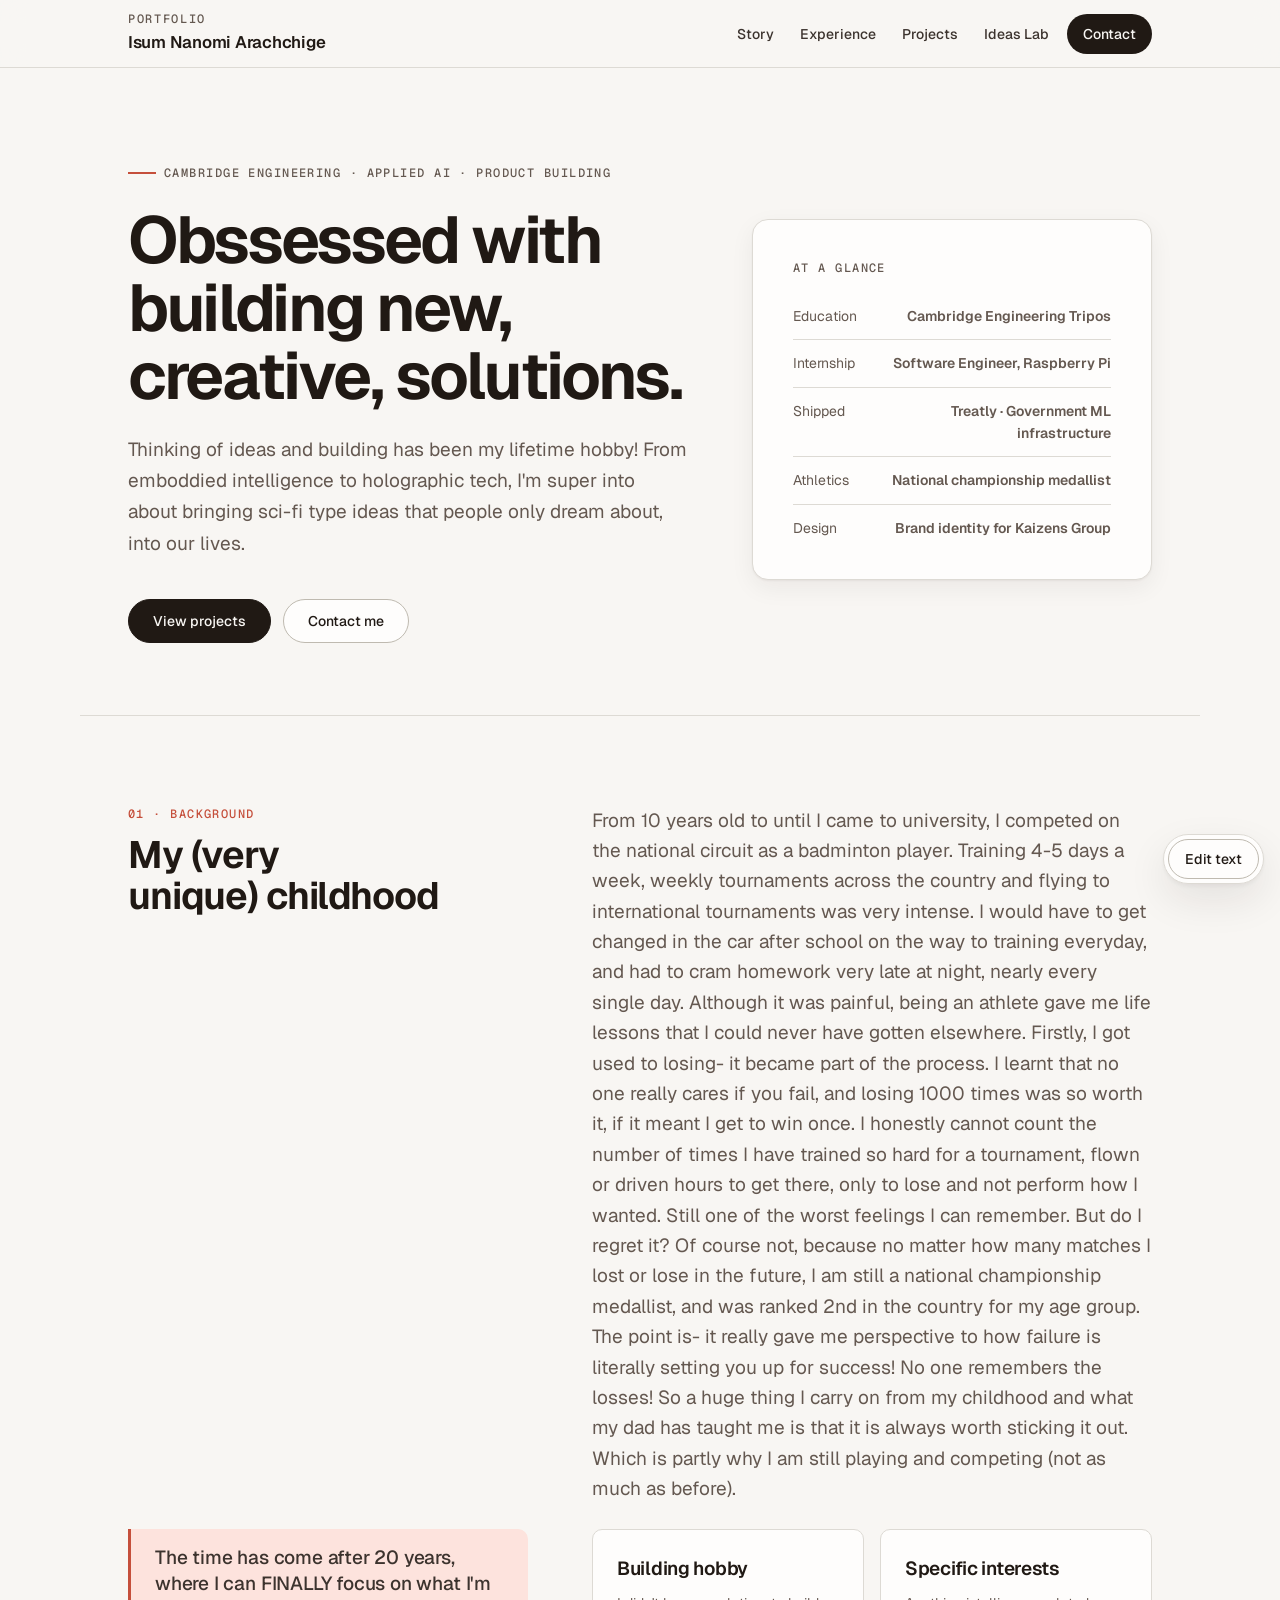
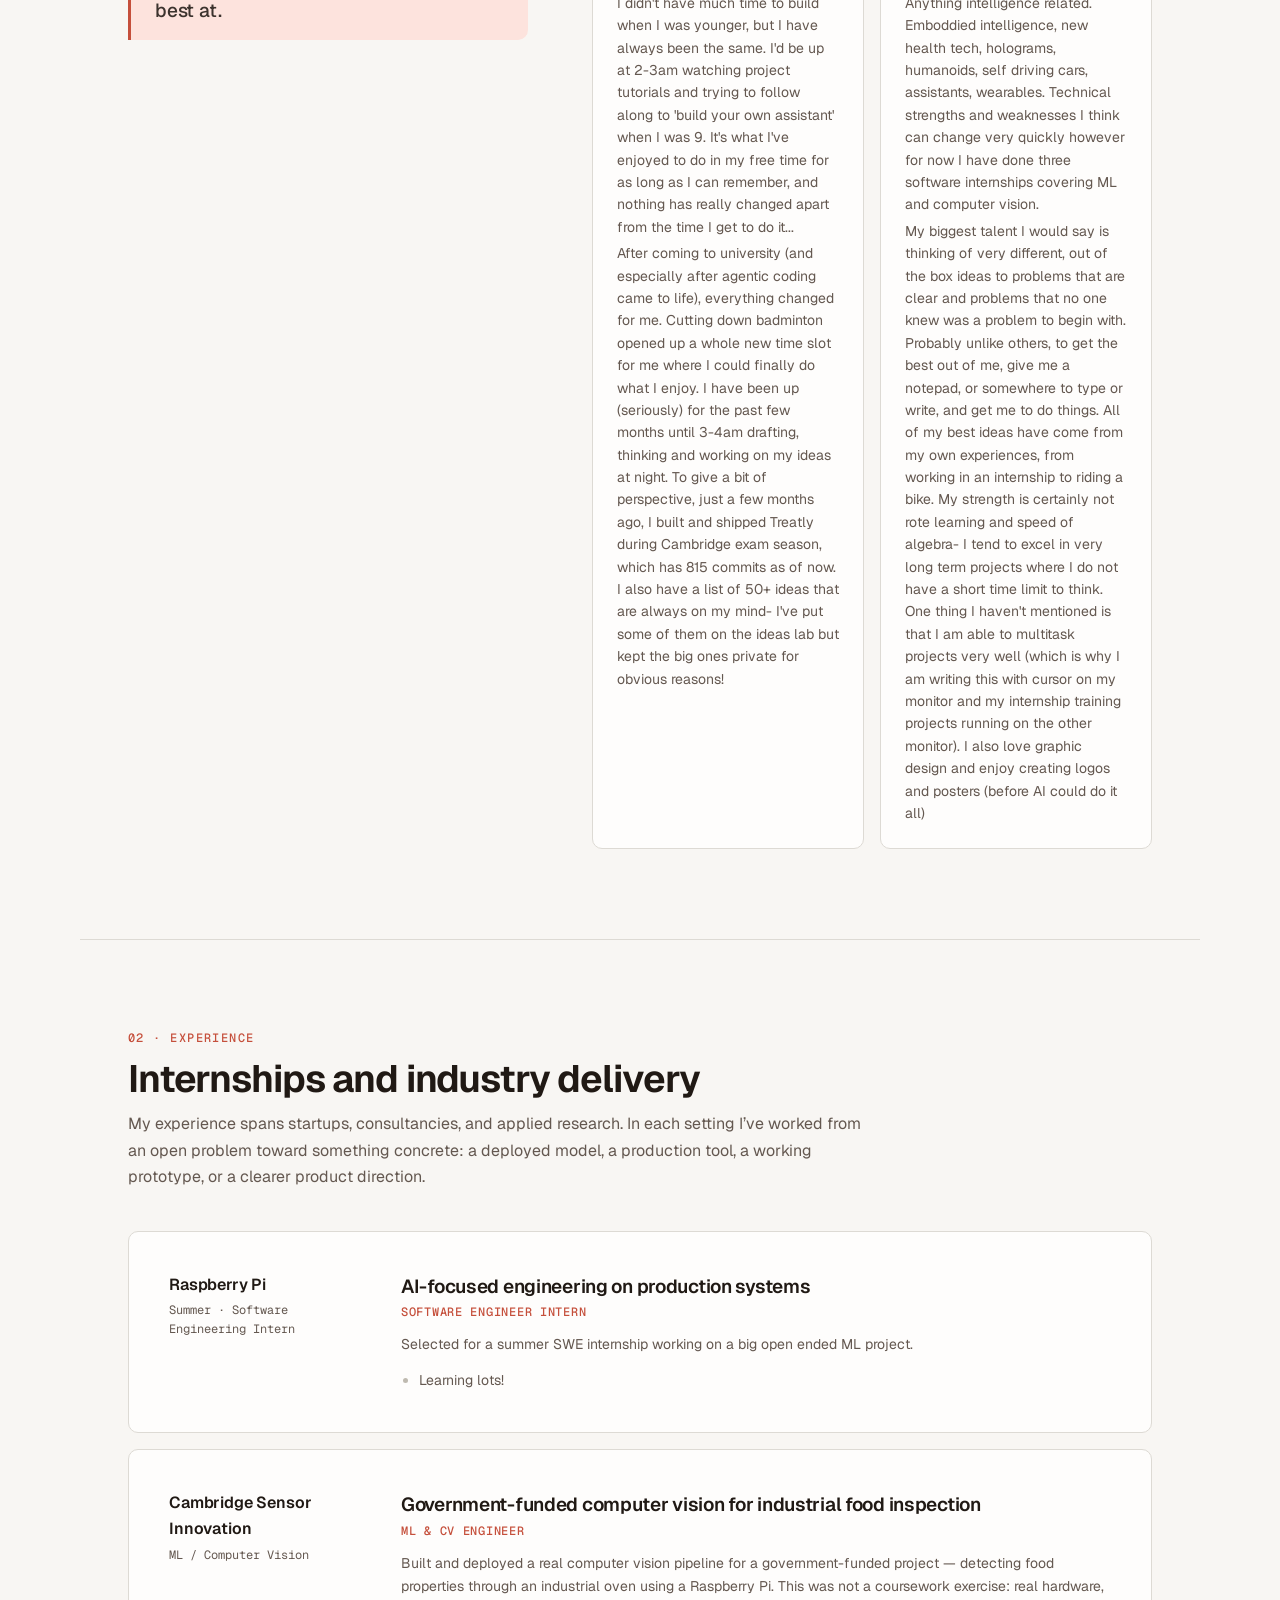
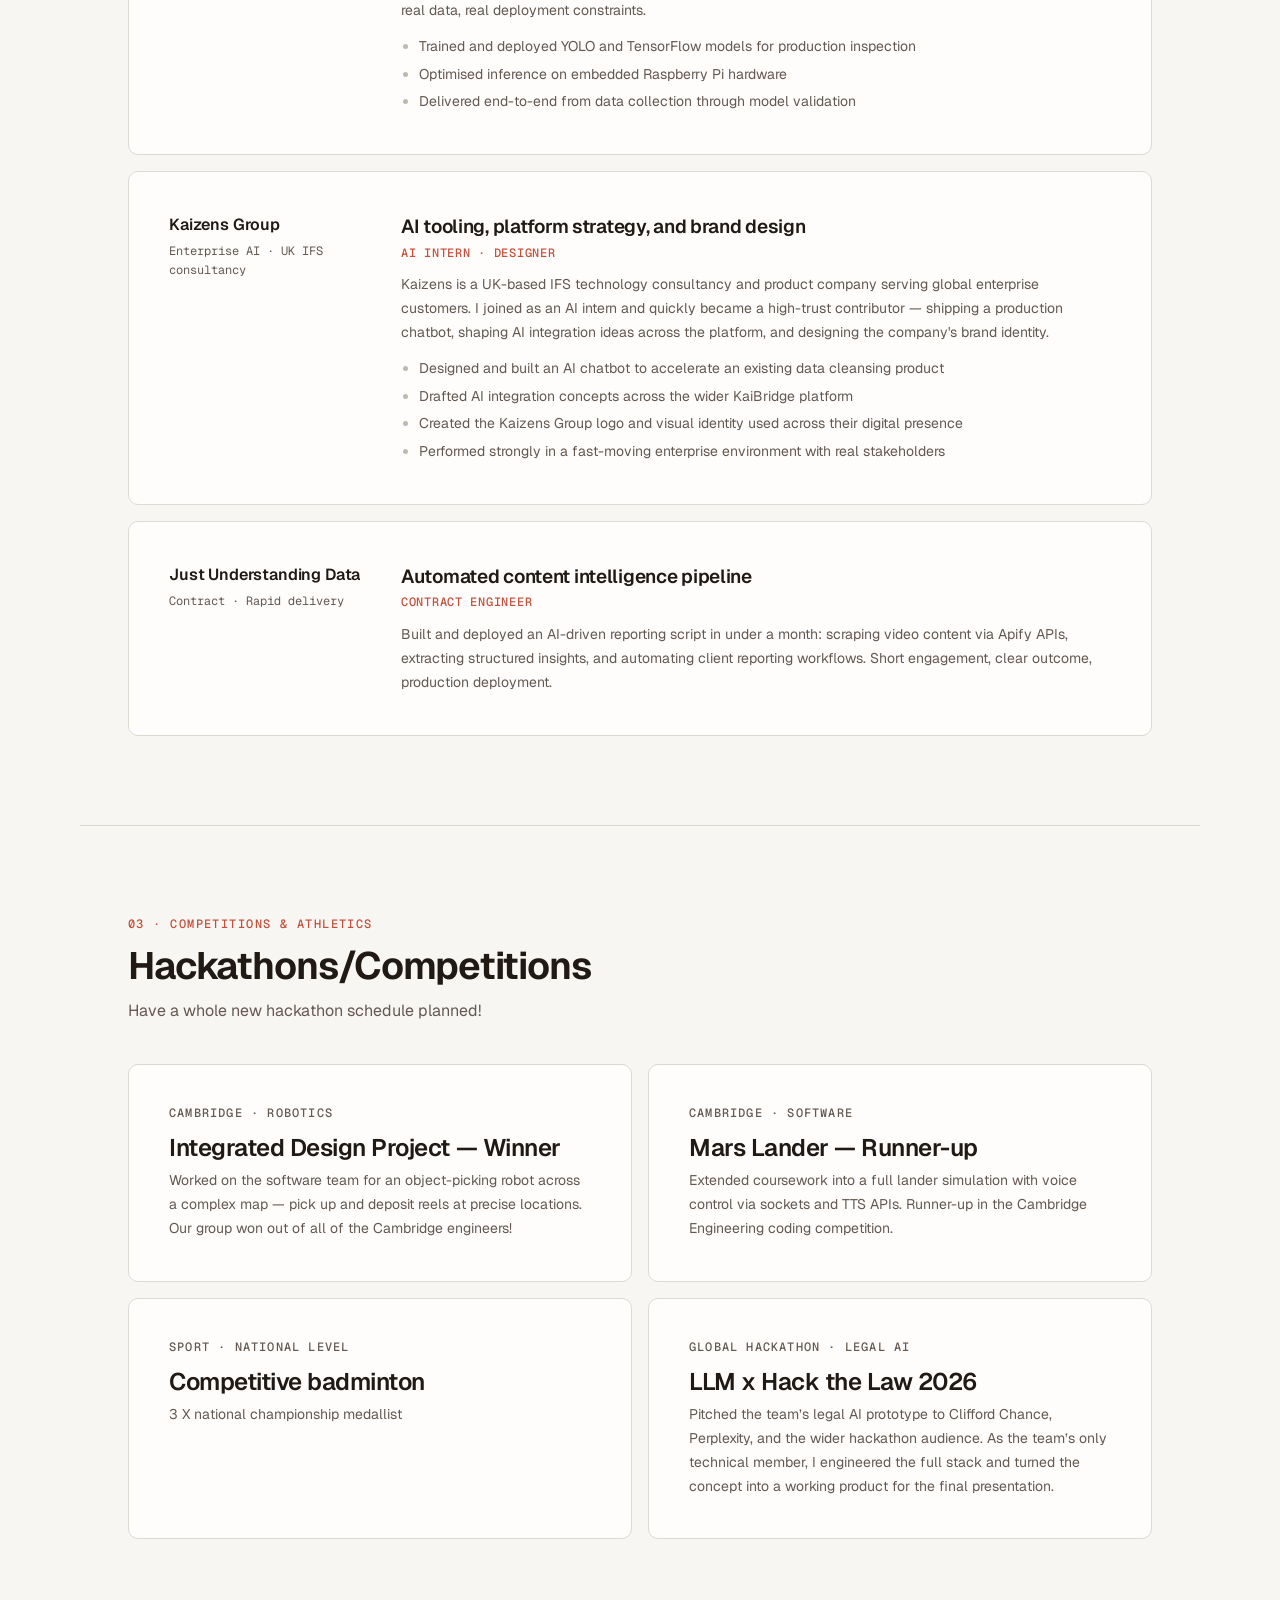
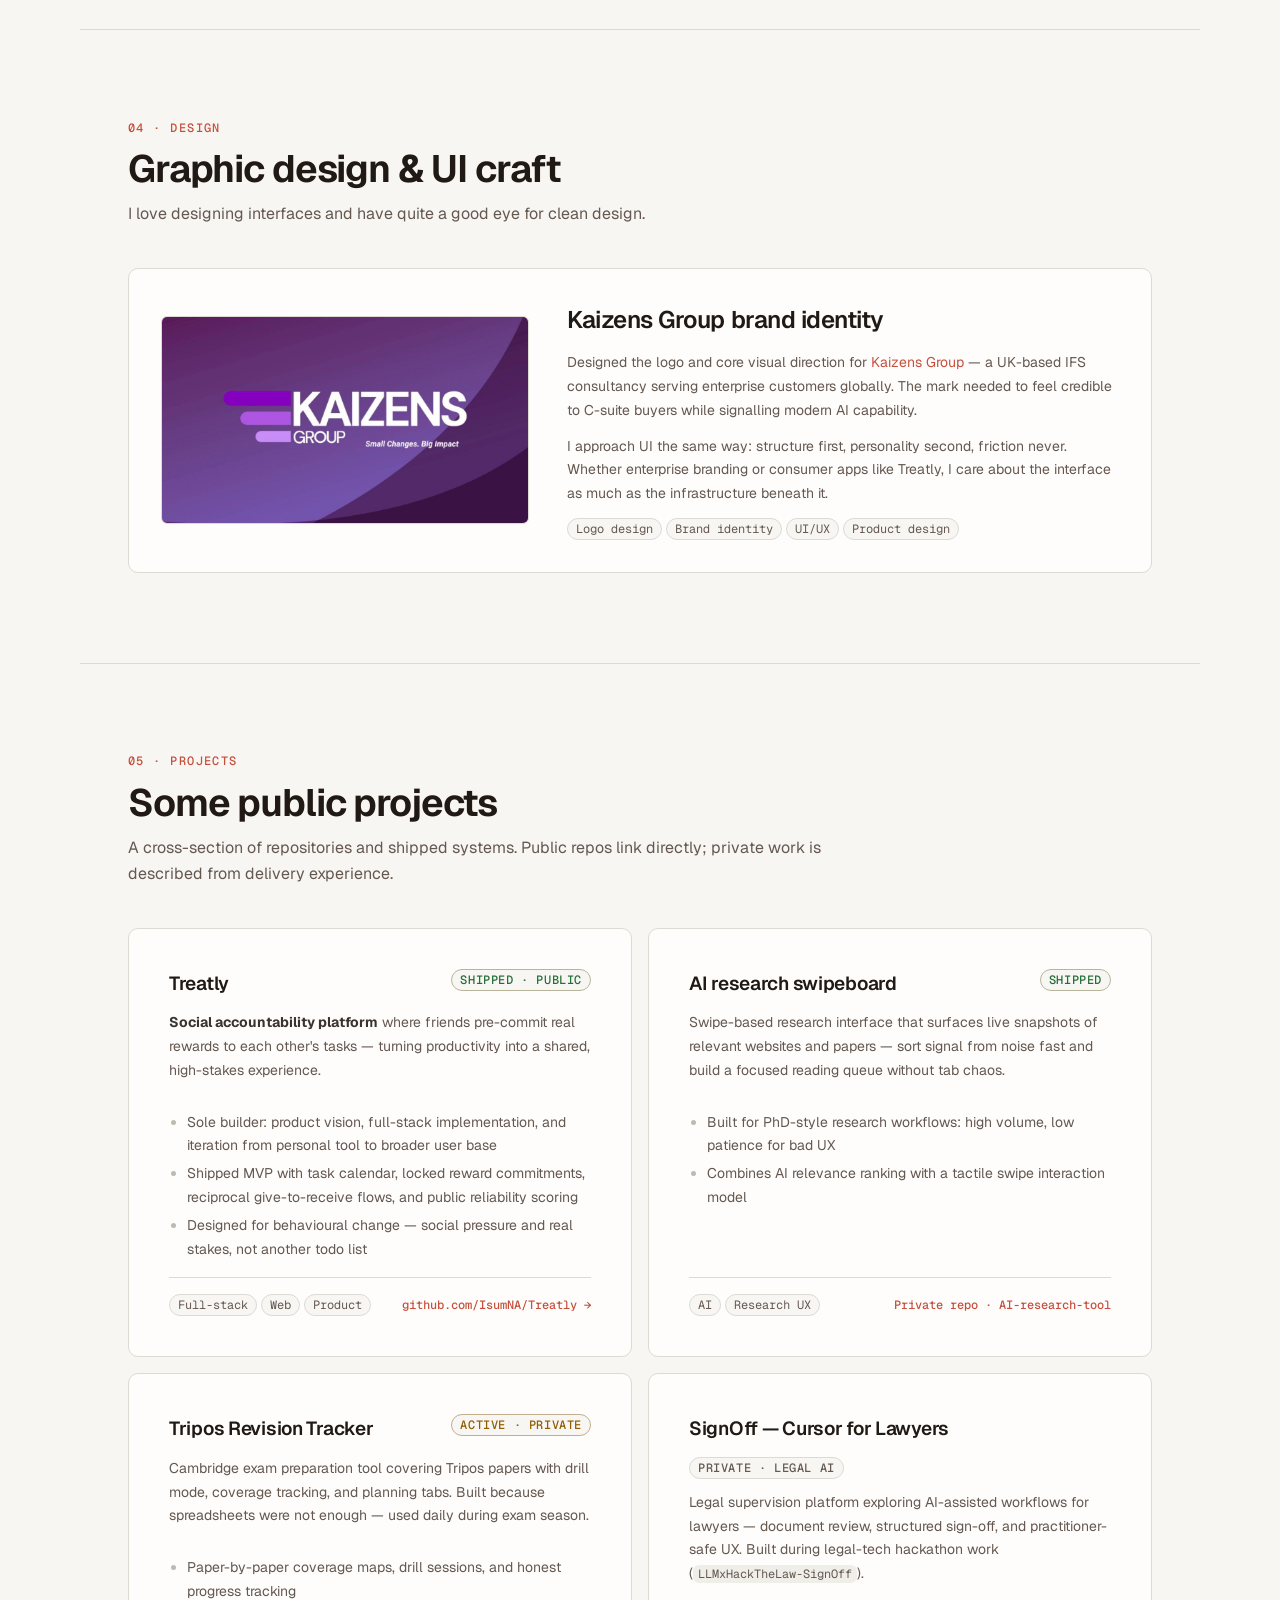
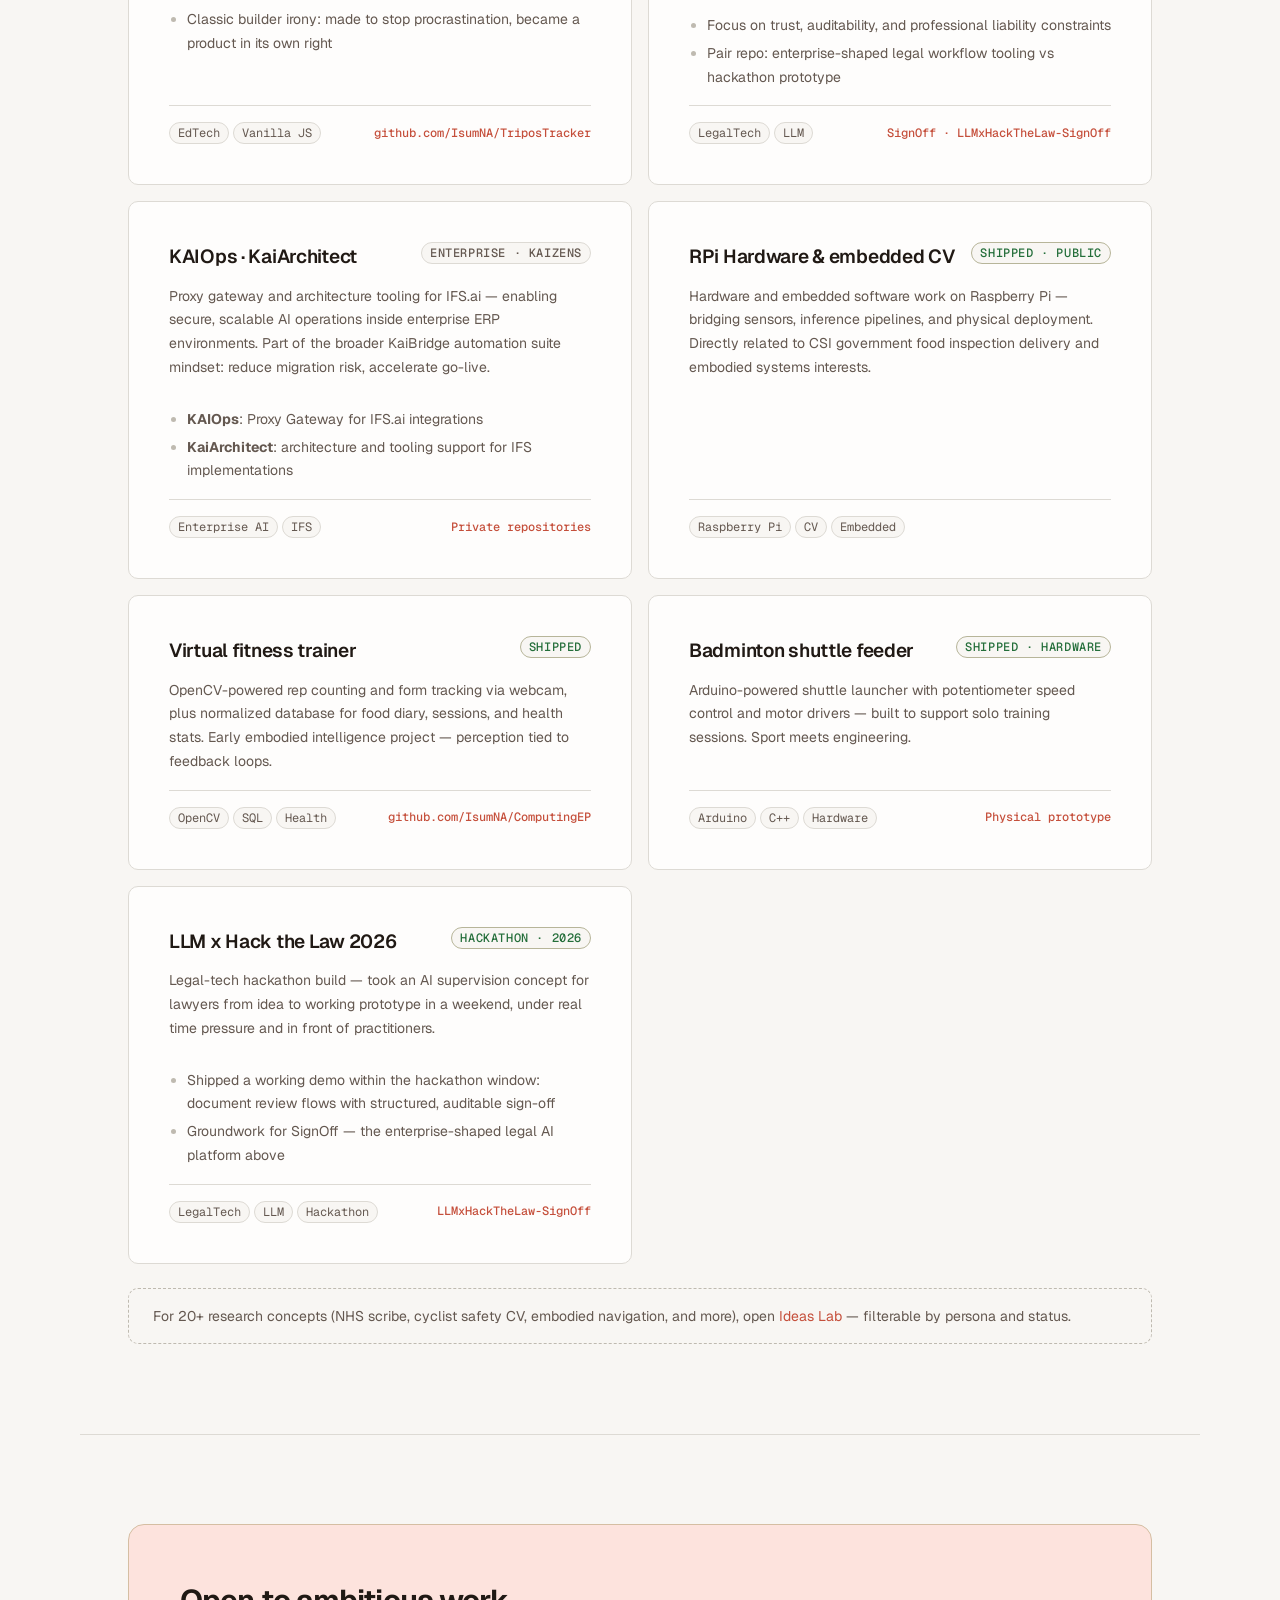
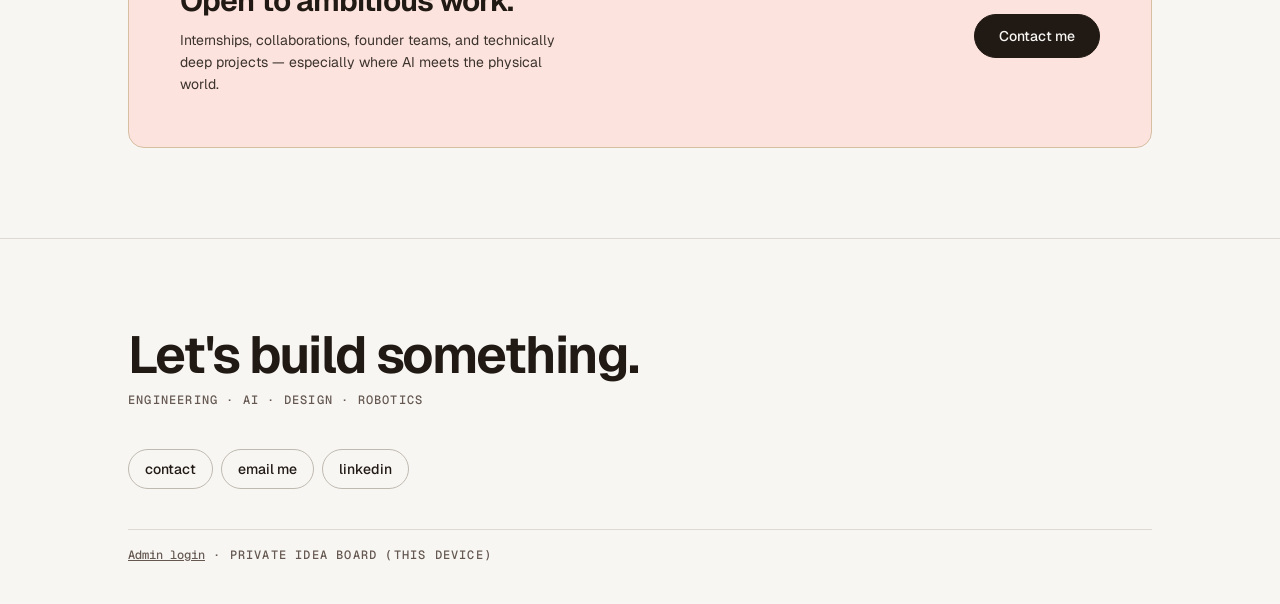
==== commit 44a67495: "Reconcile site with authoritative edit-export: retitle projects, drop 2 cards Cross-checked the user" ====
--- a/index.html
+++ b/index.html
@@ -1092,7 +1092,7 @@
   <section class="section wrap" id="projects">
     <div class="section-head reveal">
       <div class="label">Projects</div>
-      <h2>GitHub work — in depth</h2>
+      <h2>Some public projects</h2>
       <p>A cross-section of repositories and shipped systems. Public repos link directly; private work is described from delivery experience.</p>
     </div>
     <div class="project-grid">
@@ -1150,13 +1150,7 @@
       <article class="project-card reveal">
         <div class="pc-top"><h3>RPi Hardware &amp; embedded CV</h3><span class="status shipped">Shipped · Public</span></div>
         <p>Hardware and embedded software work on Raspberry Pi — bridging sensors, inference pipelines, and physical deployment. Directly related to CSI government food inspection delivery and embodied systems interests.</p>
-        <div class="pc-foot"><div class="tag-row"><span class="tag">Raspberry Pi</span><span class="tag">CV</span><span class="tag">Embedded</span></div><a class="gh-link" href="https://github.com/IsumNA/RPi-Hardware-NSA-" target="_blank" rel="noopener">github.com/IsumNA/RPi-Hardware-NSA-</a></div>
-      </article>
-
-      <article class="project-card reveal">
-        <div class="pc-top"><h3>Voice AI assistant</h3><span class="status shipped">Shipped</span></div>
-        <p>Real-time voice assistant using LiveKit and OpenAI — STT, TTS, voice activity detection, and custom tool functions (e.g. multi-zone temperature control). Experiment in low-latency conversational interfaces.</p>
-        <div class="pc-foot"><div class="tag-row"><span class="tag">LiveKit</span><span class="tag">OpenAI</span><span class="tag">Voice</span></div><span class="gh-link">Python · shipped prototype</span></div>
+        <div class="pc-foot"><div class="tag-row"><span class="tag">Raspberry Pi</span><span class="tag">CV</span><span class="tag">Embedded</span></div><a class="gh-link" href="https://github.com/IsumNA/RPi-Hardware-NSA-" target="_blank" rel="noopener"></a></div>
       </article>
 
       <article class="project-card reveal">
@@ -1181,11 +1175,6 @@
         <div class="pc-foot"><div class="tag-row"><span class="tag">LegalTech</span><span class="tag">LLM</span><span class="tag">Hackathon</span></div><span class="gh-link">LLMxHackTheLaw-SignOff</span></div>
       </article>
 
-      <article class="project-card reveal">
-        <div class="pc-top"><h3>This portfolio &amp; idea lab</h3><span class="status shipped">Live</span></div>
-        <p>This site — evolved from a playful idea board into a professional portfolio, with a persona-based Ideas Lab for long-horizon concepts (health AI, accessibility CV, embodied systems, and more).</p>
-        <div class="pc-foot"><div class="tag-row"><span class="tag">HTML</span><span class="tag">CSS</span><span class="tag">JS</span></div><a class="gh-link" href="https://github.com/IsumNA/IsumNA.github.io" target="_blank" rel="noopener">github.com/IsumNA/IsumNA.github.io</a></div>
-      </article>
     </div>
     <p class="research-note reveal">For 20+ research concepts (NHS scribe, cyclist safety CV, embodied navigation, and more), open <a href="#" onclick="show('ideas');return false;">Ideas Lab</a> — filterable by persona and status.</p>
   </section>
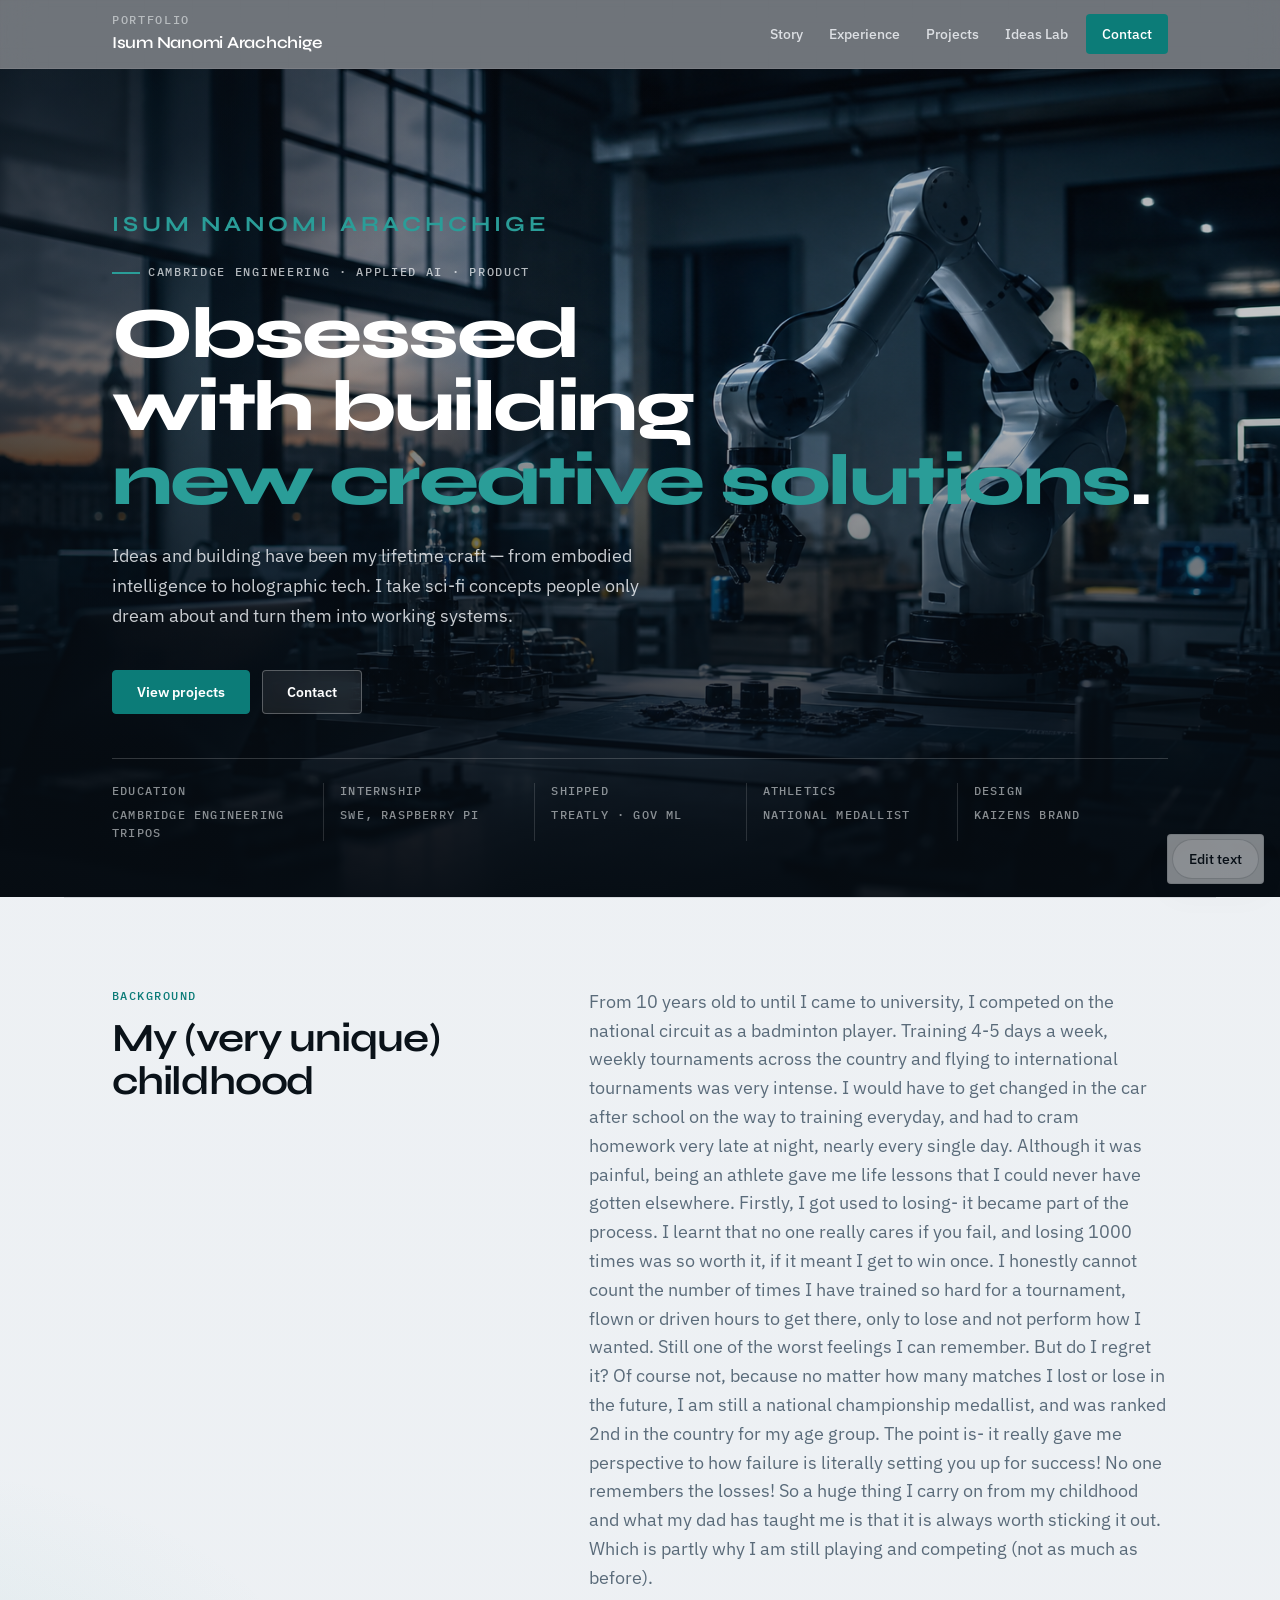
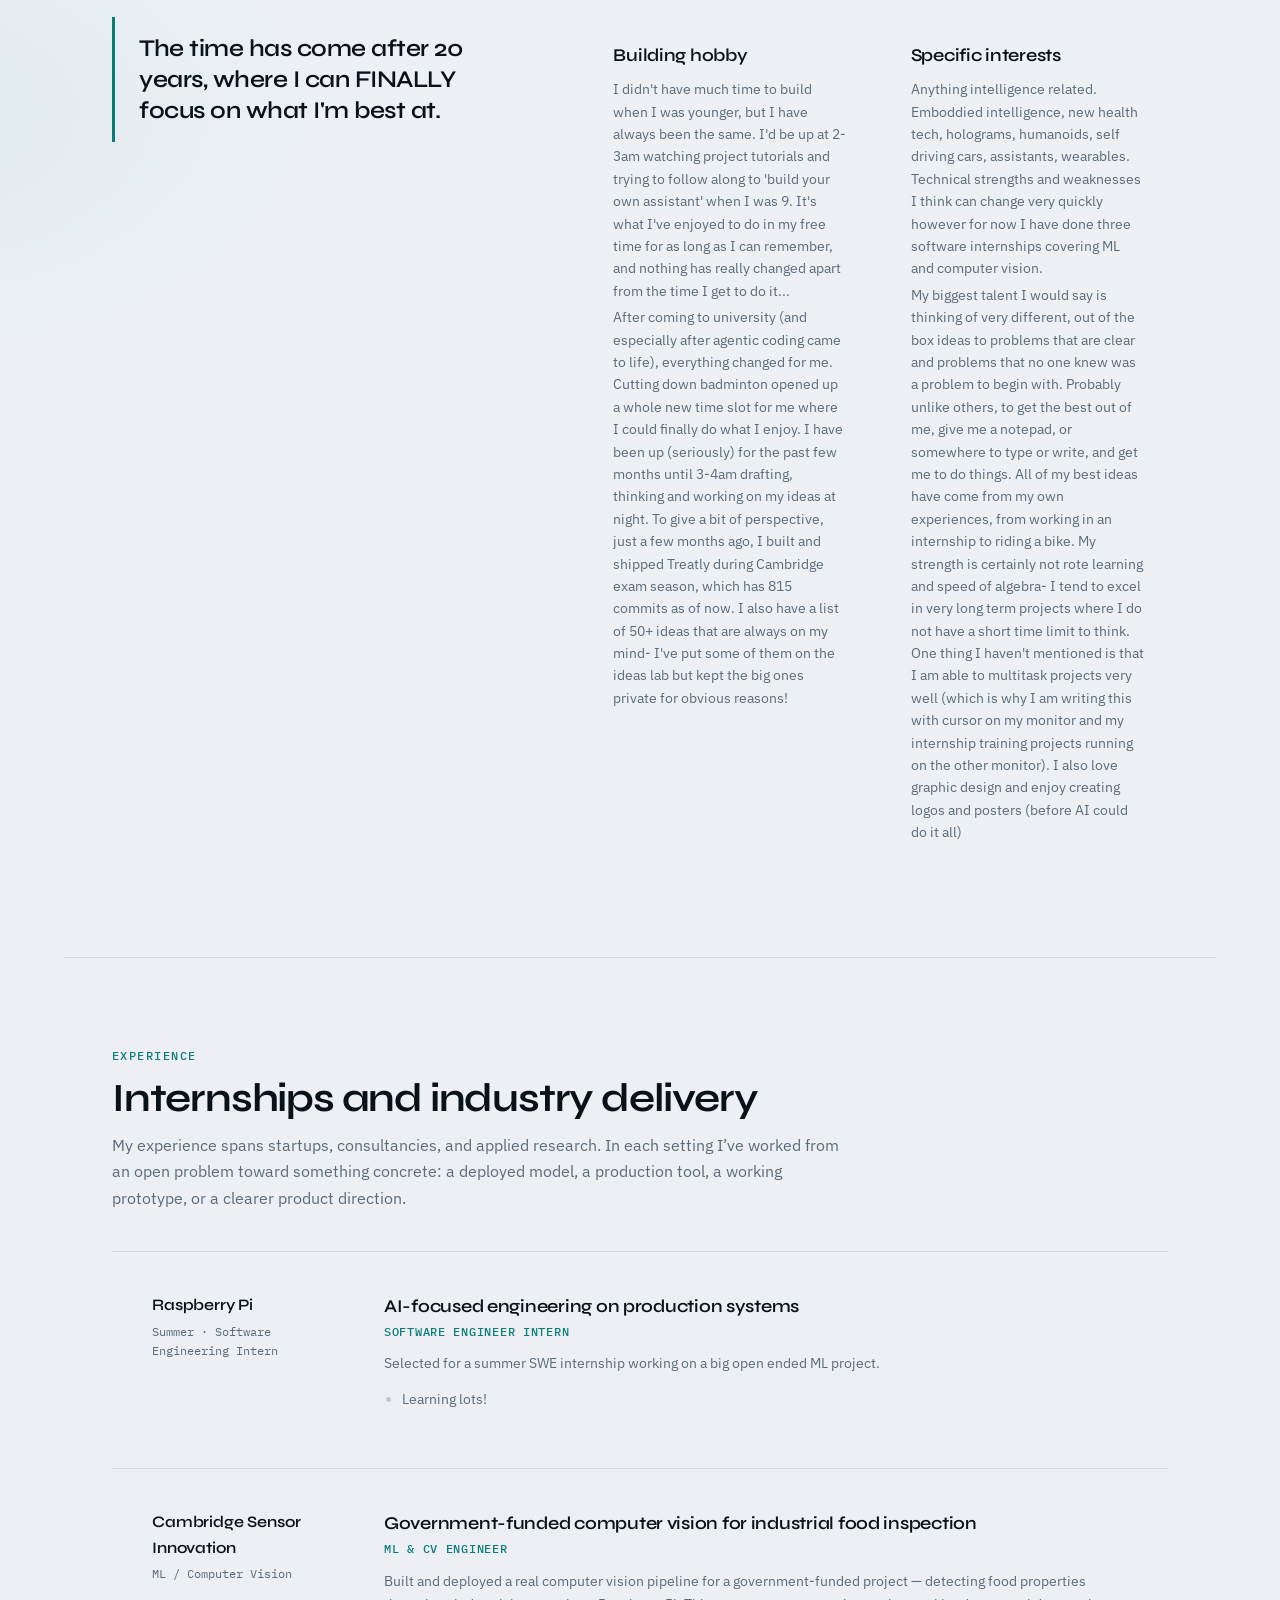
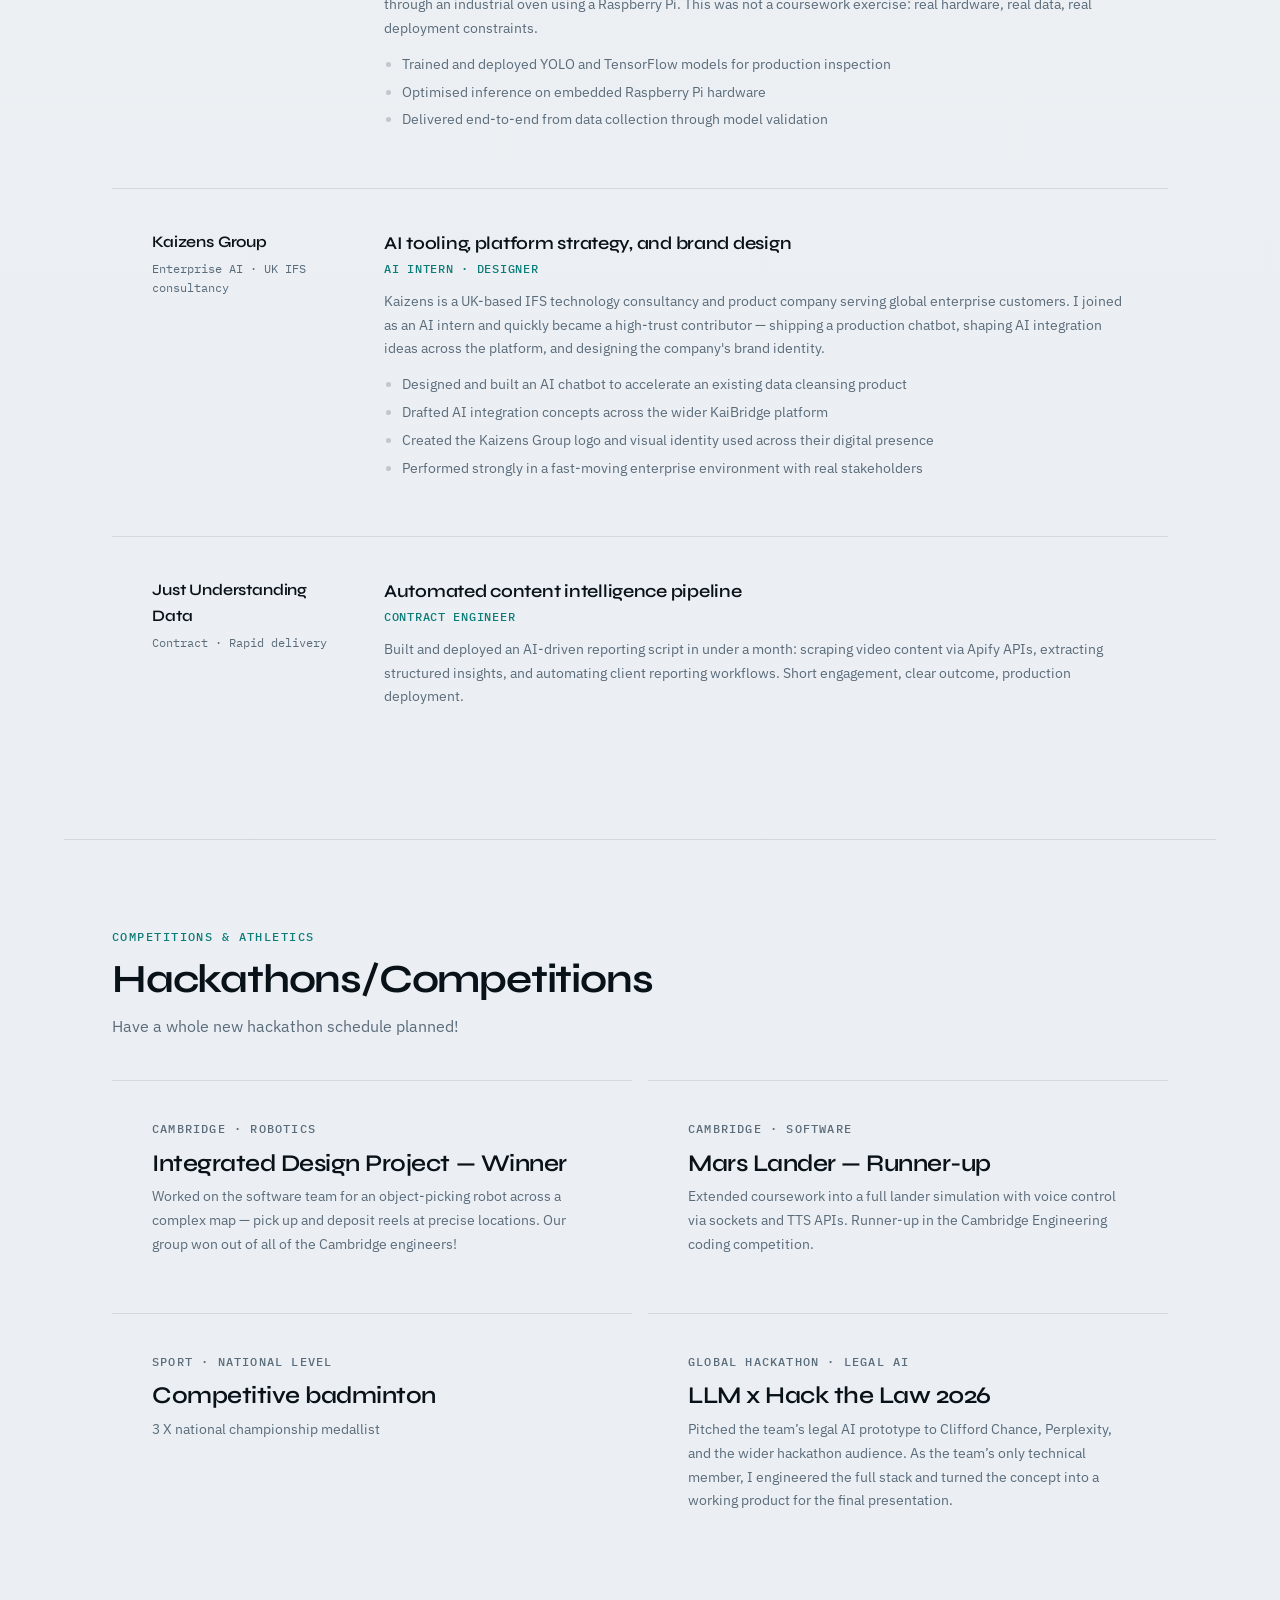
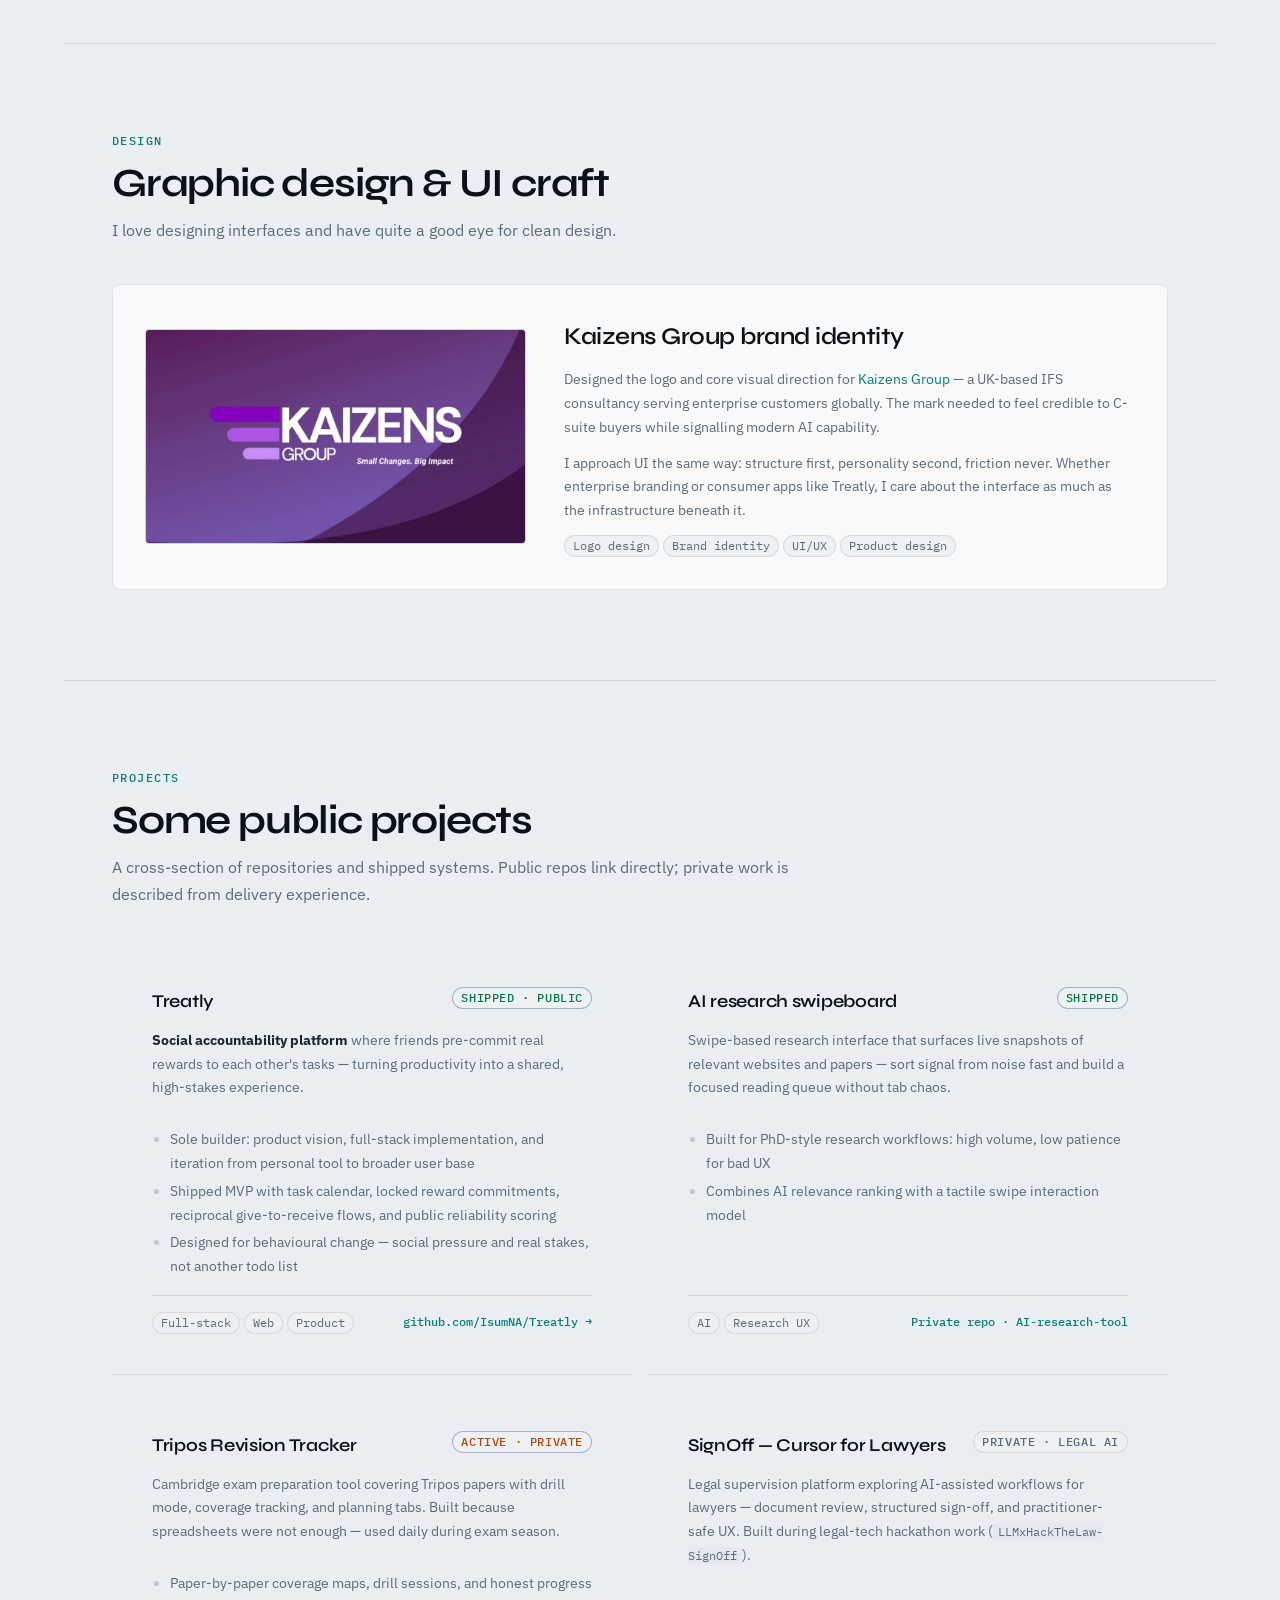
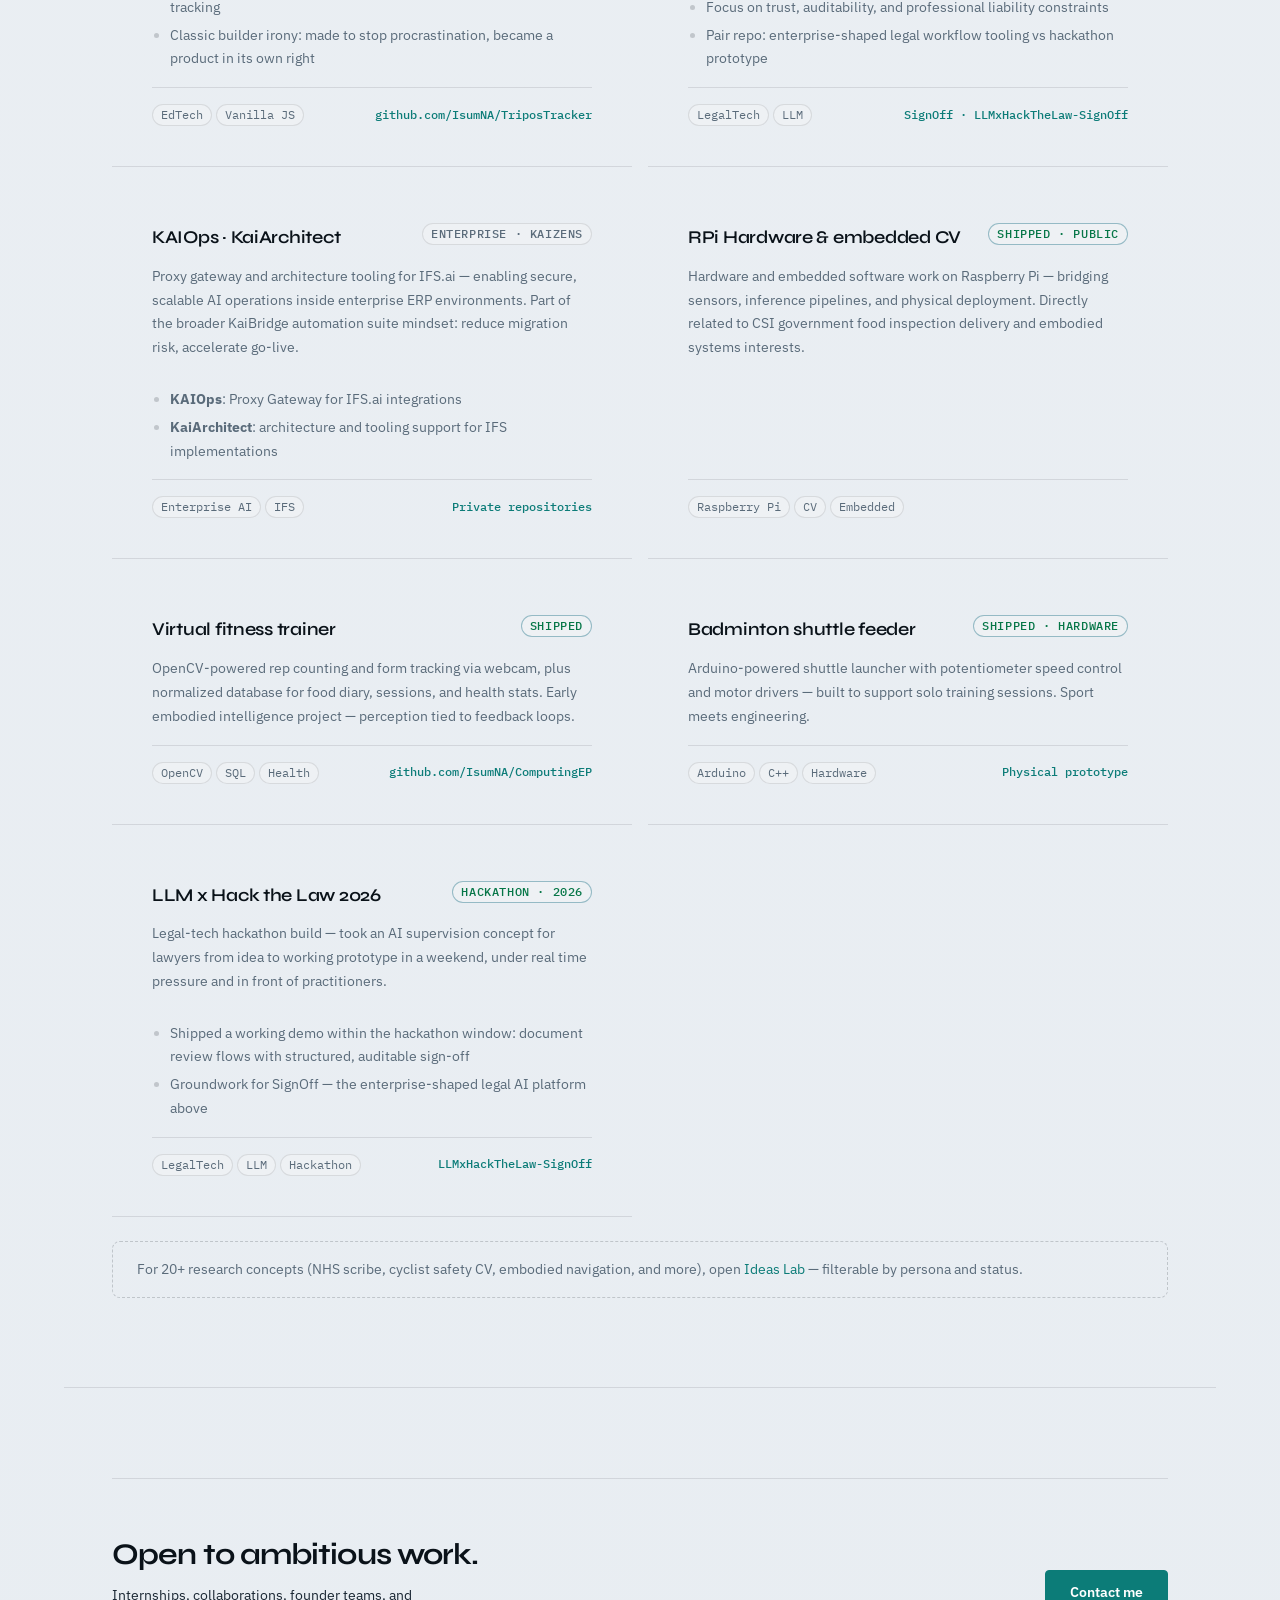
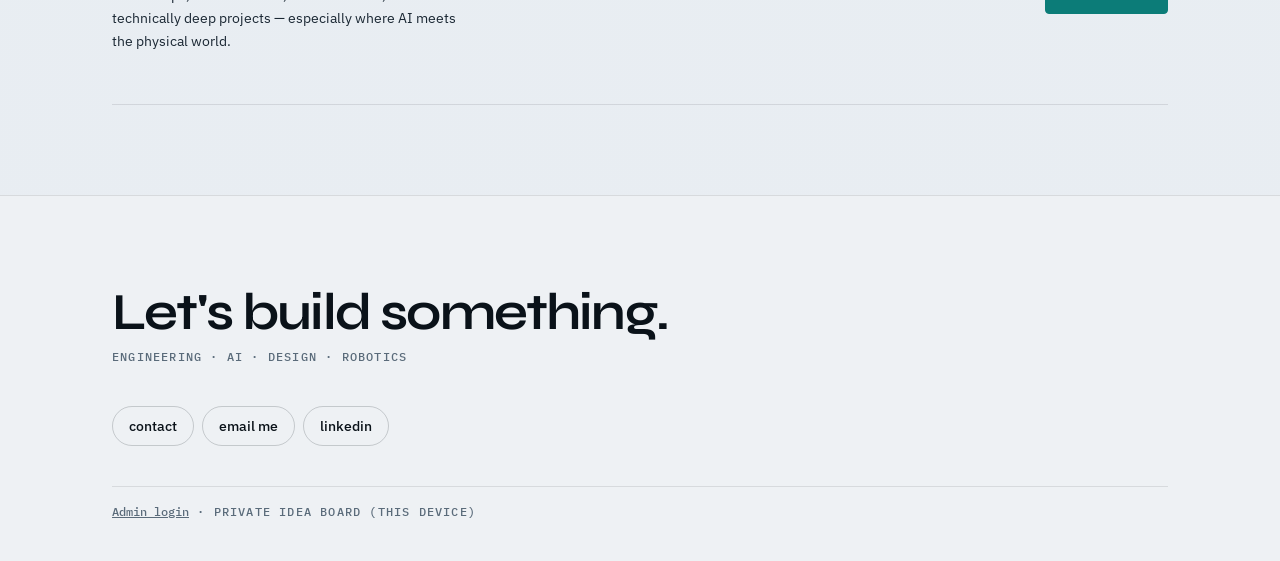
==== commit 2e8d44f1: "Redesign portfolio with cooler full-bleed hero and precision visual system. Replace cream/coral Hall" ====
--- a/index.html
+++ b/index.html
@@ -7,26 +7,41 @@
 <title>Isum Nanomi Arachchige — Portfolio</title>
 <link rel="preconnect" href="https://fonts.googleapis.com">
 <link rel="preconnect" href="https://fonts.gstatic.com" crossorigin>
-<link href="https://fonts.googleapis.com/css2?family=Geist:wght@400..700&family=Geist+Mono:wght@400..500&display=swap" rel="stylesheet">
+<link href="https://fonts.googleapis.com/css2?family=Syne:wght@500;600;700;800&family=IBM+Plex+Sans:ital,wght@0,400;0,500;0,600;1,400&family=IBM+Plex+Mono:wght@400;500&display=swap" rel="stylesheet">
 <link rel="stylesheet" href="tokens.css">
 <style>
-/* Hallmark · genre: modern-minimal · macrostructure: Stat-Led · theme: Coral · enrichment: none · nav: N9 · footer: Ft5
- * audience: investors · use: understand Isum and the work · tone: professional, clear, grounded
- * consolidated single layer (replaces 3 prior style blocks) · Hallmark pre-emit critique: P5 H5 E4 S5 R5 V5
- */
+/* Signal Lab · cool precision · full-bleed hero · editorial rows */
 
 /* ── Base ─────────────────────────────────────────────── */
 *,*::before,*::after{box-sizing:border-box;margin:0;padding:0}
 html{scroll-behavior:smooth}
 html,body{overflow-x:clip}
 body{
-  background:var(--color-paper);
+  background:
+    radial-gradient(1200px 600px at 80% -10%, rgba(12,124,120,.12), transparent 55%),
+    radial-gradient(900px 500px at -10% 20%, rgba(42,157,152,.08), transparent 50%),
+    linear-gradient(180deg, #eef1f4 0%, #e8edf2 100%);
   color:var(--color-ink);
   font-family:var(--font-body);
   font-size:var(--text-base);
-  line-height:1.6;
+  line-height:1.65;
   -webkit-font-smoothing:antialiased;
 }
+body::before{
+  content:"";
+  position:fixed;
+  inset:0;
+  pointer-events:none;
+  z-index:0;
+  opacity:.35;
+  background-image:
+    linear-gradient(rgba(10,18,25,.04) 1px, transparent 1px),
+    linear-gradient(90deg, rgba(10,18,25,.04) 1px, transparent 1px);
+  background-size:48px 48px;
+  mask-image:linear-gradient(180deg, #000 0%, transparent 70%);
+}
+.page,.site-nav,.site-footer,.edit-toolbar{position:relative;z-index:1}
+.site-nav{z-index:var(--z-sticky)}
 img{max-width:100%;height:auto;display:block}
 a{color:var(--color-accent);text-decoration:none}
 a:hover{text-decoration:underline}
@@ -53,10 +68,16 @@
   min-height:var(--nav-h);
   display:flex;
   align-items:center;
-  border-block-end:var(--rule-hair) solid var(--color-rule);
-  background:color-mix(in oklch,var(--color-paper) 88%,transparent);
-  backdrop-filter:blur(12px) saturate(120%);
-}
+  border-block-end:1px solid rgba(255,255,255,.08);
+  background:rgba(8,14,20,.55);
+  backdrop-filter:blur(16px) saturate(140%);
+  color:#f4f7fa;
+}
+.site-nav .brand strong{color:#fff}
+.site-nav .brand small{color:rgba(244,247,250,.55)}
+.site-nav .nav-links a,.site-nav .nav-links button{color:rgba(244,247,250,.82)}
+.site-nav .nav-links a.active{background:rgba(255,255,255,.1);color:#fff}
+.site-nav .nav-links a.btn.primary{background:var(--color-accent);color:#fff}
 .site-nav .wrap{
   width:100%;
   display:flex;
@@ -100,7 +121,7 @@
   color:var(--color-ink-2);
   background:transparent;
   border:0;
-  border-radius:var(--radius-pill);
+  border-radius:var(--radius-xs);
   cursor:pointer;
   white-space:nowrap;
   transition:background-color var(--dur-short) var(--ease-out),color var(--dur-short) var(--ease-out);
@@ -112,43 +133,94 @@
   background:var(--color-ink);
   color:var(--color-paper);
   border:0;
-}
-
-/* ── Hero · Stat-Led ──────────────────────────────────── */
-.hero{padding-block:clamp(3rem,7vw,5.5rem) clamp(3rem,6vw,4.5rem)}
+  border-radius:var(--radius-xs);
+}
+
+/* ── Hero · full-bleed signal ─────────────────────────── */
+.hero{
+  position:relative;
+  min-height:min(92vh,52rem);
+  display:flex;
+  align-items:flex-end;
+  padding:0;
+  margin:0;
+  overflow:hidden;
+  border:0;
+  color:var(--color-hero-ink);
+}
+.hero-media{
+  position:absolute;
+  inset:0;
+  z-index:0;
+}
+.hero-media img{
+  width:100%;
+  height:100%;
+  object-fit:cover;
+  transform:scale(1.04);
+  animation:heroDrift 18s var(--ease-in-out) infinite alternate;
+}
+@keyframes heroDrift{
+  from{transform:scale(1.04) translate3d(0,0,0)}
+  to{transform:scale(1.1) translate3d(-1.5%, -1%, 0)}
+}
+.hero-media::after{
+  content:"";
+  position:absolute;
+  inset:0;
+  background:
+    linear-gradient(180deg, rgba(6,12,18,.35) 0%, rgba(6,12,18,.2) 35%, rgba(6,12,18,.78) 78%, rgba(6,12,18,.92) 100%),
+    linear-gradient(90deg, rgba(6,12,18,.55) 0%, transparent 55%);
+}
+.hero-inner{
+  position:relative;
+  z-index:1;
+  width:100%;
+  padding-block:clamp(5.5rem,12vw,8rem) clamp(2rem,5vw,3.5rem);
+}
 .hero-grid{
   display:grid;
-  grid-template-columns:minmax(0,7fr) minmax(0,5fr);
-  gap:clamp(2rem,5vw,4.5rem);
-  align-items:center;
+  grid-template-columns:minmax(0,1fr);
+  gap:clamp(1.5rem,4vw,2.5rem);
+  align-items:end;
 }
 .eyebrow{
   display:inline-flex;
   align-items:center;
   gap:var(--space-xs);
   font:500 var(--text-xs)/1.4 var(--font-mono);
-  letter-spacing:.12em;
+  letter-spacing:.14em;
   text-transform:uppercase;
-  color:var(--color-muted);
-  margin-block-end:var(--space-lg);
-}
-.eyebrow::before{content:'';width:1.75rem;height:2px;background:var(--color-accent)}
+  color:rgba(244,247,250,.72);
+  margin-block-end:var(--space-md);
+}
+.eyebrow::before{content:'';width:1.75rem;height:2px;background:var(--color-refract)}
+.hero-brand{
+  font-family:var(--font-display);
+  font-size:clamp(1rem,1.4vw + .7rem,1.35rem);
+  font-weight:700;
+  letter-spacing:.18em;
+  text-transform:uppercase;
+  color:var(--color-refract);
+  margin-block-end:var(--space-sm);
+}
 .hero h1{
   font-family:var(--font-display);
   font-size:var(--text-display-s);
-  font-weight:650;
-  line-height:1.03;
+  font-weight:750;
+  line-height:1.02;
   letter-spacing:-.035em;
-  max-width:14ch;
+  max-width:18ch;
   margin-block-end:var(--space-lg);
   text-wrap:balance;
-}
-.hero h1 em{font-style:normal;color:var(--color-accent)}
+  color:#fff;
+}
+.hero h1 em{font-style:normal;color:var(--color-refract);white-space:nowrap}
 .lead{
-  color:var(--color-muted);
+  color:rgba(244,247,250,.82);
   font-size:var(--text-md);
   line-height:1.65;
-  max-width:56ch;
+  max-width:48ch;
   margin-block-end:var(--space-xl);
 }
 .hero-actions{display:flex;flex-wrap:wrap;gap:var(--space-sm)}
@@ -159,45 +231,44 @@
   gap:var(--space-xs);
   min-height:var(--control-h);
   padding-inline:var(--space-lg);
-  font:500 var(--text-sm)/1 var(--font-body);
+  font:600 var(--text-sm)/1 var(--font-body);
   color:var(--color-ink);
   background:var(--color-card);
   border:var(--rule-hair) solid var(--color-rule-strong);
-  border-radius:var(--radius-pill);
+  border-radius:var(--radius-xs);
   cursor:pointer;
   white-space:nowrap;
   transition:background-color var(--dur-short) var(--ease-out),border-color var(--dur-short) var(--ease-out),transform var(--dur-micro) var(--ease-out),box-shadow var(--dur-short) var(--ease-out);
 }
-.btn.primary{background:var(--color-ink);color:var(--color-paper);border-color:var(--color-ink)}
+.btn.primary{background:var(--color-accent);color:#fff;border-color:var(--color-accent)}
+.hero .btn{background:rgba(255,255,255,.08);color:#fff;border-color:rgba(255,255,255,.28);backdrop-filter:blur(8px)}
+.hero .btn.primary{background:var(--color-accent);border-color:var(--color-accent);color:#fff}
 .btn:active{transform:translateY(1px)}
-.stat-panel{
-  background:var(--color-card);
-  border:var(--rule-hair) solid var(--color-rule);
-  border-radius:var(--radius-lg);
-  padding:var(--space-xl);
-  box-shadow:var(--shadow-tight);
-}
-.stat-panel h3{
-  font:500 var(--text-xs)/1.4 var(--font-mono);
-  letter-spacing:.12em;
-  text-transform:uppercase;
-  color:var(--color-muted);
-  margin-block-end:var(--space-md);
-}
-.stat-list{display:grid}
+.stat-strip{
+  display:grid;
+  grid-template-columns:repeat(5,minmax(0,1fr));
+  gap:0;
+  margin-block-start:clamp(1.75rem,4vw,2.75rem);
+  border-block-start:1px solid rgba(255,255,255,.18);
+  padding-block-start:var(--space-lg);
+}
 .stat-item{
   display:flex;
-  justify-content:space-between;
-  align-items:baseline;
-  gap:var(--space-md);
-  padding-block:var(--space-sm);
-  border-block-end:var(--rule-hair) solid var(--color-rule);
+  flex-direction:column;
+  gap:6px;
+  padding-inline:var(--space-md);
+  border-inline-start:1px solid rgba(255,255,255,.14);
   font-size:var(--text-sm);
-  font-variant-numeric:tabular-nums;
-}
-.stat-item:last-of-type{border-block-end:0;padding-block-end:0}
-.stat-item span{color:var(--color-muted);flex:0 0 auto}
-.stat-item b{font-weight:600;text-align:right}
+}
+.stat-item:first-child{padding-inline-start:0;border-inline-start:0}
+.stat-item span{
+  font:500 var(--text-xs)/1.3 var(--font-mono);
+  letter-spacing:.1em;
+  text-transform:uppercase;
+  color:rgba(244,247,250,.55);
+}
+.stat-item b{font-weight:600;color:#fff;line-height:1.3}
+.stat-panel{display:none}
 
 /* ── Sections · numbered labels, hairline rhythm ──────── */
 #page-home main{counter-reset:sec}
@@ -214,7 +285,7 @@
   color:var(--color-accent);
   margin-block-end:var(--space-sm);
 }
-.section-head .label::before{content:counter(sec,decimal-leading-zero) " · "}
+.section-head .label::before{content:none}
 .section-head h2{
   font-family:var(--font-display);
   font-size:var(--text-2xl);
@@ -228,9 +299,31 @@
 
 /* ── Card system (shared voice) ───────────────────────── */
 .story-card,.exp-card,.comp-card,.project-card,.design-panel,.ic,.persona-card{
+  background:transparent;
+  border:0;
+  border-radius:0;
+}
+.design-panel,.ic,.persona-card{
   background:var(--color-card);
   border:var(--rule-hair) solid var(--color-rule);
   border-radius:var(--radius-md);
+}
+.project-card{
+  border-block-end:var(--rule-hair) solid var(--color-rule);
+  padding-block:var(--space-xl);
+}
+.project-grid{gap:0}
+.exp-card{
+  border-block-start:var(--rule-hair) solid var(--color-rule);
+  padding-block:var(--space-xl);
+  padding-inline:0;
+}
+.comp-card{
+  padding:var(--space-lg) 0;
+  border-block-start:var(--rule-hair) solid var(--color-rule);
+}
+.story-card{
+  padding:0;
 }
 .story-grid{display:grid;grid-template-columns:repeat(2,minmax(0,1fr));gap:var(--space-md)}
 .story-card{padding:var(--space-lg)}
@@ -250,17 +343,17 @@
 }
 .quote{
   margin-block-start:0;
-  padding:var(--space-md) var(--space-lg);
+  padding:var(--space-md) 0 var(--space-md) var(--space-lg);
   border-inline-start:3px solid var(--color-accent);
-  border-radius:0 var(--radius-md) var(--radius-md) 0;
-  background:var(--color-accent-soft);
-  color:var(--color-ink-2);
+  border-radius:0;
+  background:transparent;
+  color:var(--color-ink);
   font-family:var(--font-display);
-  font-size:var(--text-md);
-  font-weight:500;
-  letter-spacing:-.01em;
-  line-height:1.4;
-  max-width:60rem;
+  font-size:var(--text-lg);
+  font-weight:600;
+  letter-spacing:-.02em;
+  line-height:1.3;
+  max-width:40rem;
 }
 /* Story section · asymmetric split so the heading, lede, pull-quote, and two
    cards read as a compact composition instead of one long vertical stack. */
@@ -453,10 +546,11 @@
   align-items:center;
   justify-content:space-between;
   gap:var(--space-lg);
-  padding:clamp(1.75rem,4vw,var(--space-2xl));
-  border:var(--rule-hair) solid color-mix(in oklch,var(--color-accent) 25%,var(--color-rule));
-  border-radius:var(--radius-lg);
-  background:var(--color-accent-soft);
+  padding:clamp(1.75rem,4vw,var(--space-2xl)) 0;
+  border:0;
+  border-block:var(--rule-hair) solid var(--color-rule);
+  border-radius:0;
+  background:transparent;
 }
 .cta-band h2{
   font-family:var(--font-display);
@@ -787,10 +881,13 @@
   max-width:calc(100% - (var(--space-md) * 2));
   padding:var(--space-2xs);
   border:var(--rule-hair) solid var(--color-rule);
-  border-radius:var(--radius-pill);
-  background:var(--color-card);
-  box-shadow:var(--shadow-lift);
-}
+  border-radius:var(--radius-xs);
+  background:rgba(247,249,251,.92);
+  box-shadow:var(--shadow-tight);
+  opacity:.55;
+  transition:opacity var(--dur-short) var(--ease-out);
+}
+.edit-toolbar:hover,.is-editing .edit-toolbar{opacity:1}
 .edit-toolbar__status{
   display:none;
   padding-inline:var(--space-sm);
@@ -858,7 +955,8 @@
   .nav-links a.btn.primary:hover{background:var(--color-ink-2);color:var(--color-paper)}
   .btn:hover{background:var(--color-paper-2);border-color:var(--color-rule-strong);text-decoration:none;transform:translateY(-1px);box-shadow:var(--shadow-tight)}
   .btn.primary:hover{background:var(--color-ink-2);border-color:var(--color-ink-2);color:var(--color-paper)}
-  .project-card:hover,.ic:hover{border-color:var(--color-rule-strong);box-shadow:var(--shadow-tight)}
+  .project-card:hover{background:rgba(255,255,255,.35)}
+  .ic:hover{border-color:var(--color-rule-strong);box-shadow:var(--shadow-tight)}
   .fb:hover{border-color:var(--color-rule-strong);background:var(--color-paper-2)}
   .fb.on:hover{background:var(--color-ink);color:var(--color-paper)}
   .flinks a:hover,.edit-btn:hover,.ab-btn:hover,.ic-admin button:hover{background:var(--color-paper-2);text-decoration:none}
@@ -869,7 +967,9 @@
 
 /* ── Responsive ───────────────────────────────────────── */
 @media(max-width:59.99rem){
-  .hero-grid{grid-template-columns:minmax(0,1fr);gap:var(--space-xl);align-items:start}
+  .hero{min-height:auto}
+  .stat-strip{grid-template-columns:repeat(2,minmax(0,1fr));gap:var(--space-md);border:0;padding-block-start:var(--space-md)}
+  .stat-item{border:0;padding:0;padding-block:var(--space-xs);border-block-start:1px solid rgba(255,255,255,.14)}
   .section{padding-block:var(--space-2xl)}
   .story-grid,.comp-grid,.project-grid,.feed{grid-template-columns:1fr}
   .design-panel{grid-template-columns:1fr}
@@ -883,10 +983,10 @@
   .nav-links a,.nav-links button{padding-inline:var(--space-xs);font-size:var(--text-xs);min-height:2.75rem}
   .nav-links a.btn.primary{padding-inline:var(--space-sm)}
   .brand strong{font-size:.95rem}
-  .hero{padding-block:var(--space-xl) var(--space-2xl)}
-  .hero h1{font-size:clamp(2.3rem,11vw,2.9rem)}
+  .hero-inner{padding-block:5rem var(--space-xl)}
+  .hero h1{font-size:clamp(2.4rem,11vw,3rem)}
   .lead{font-size:var(--text-base)}
-  .stat-panel{padding:var(--space-lg)}
+  .stat-strip{grid-template-columns:1fr}
   .section-head h2,.ideas-page .ihero h2{font-size:var(--text-xl)}
   .story-card,.exp-card,.comp-card,.project-card{padding:var(--space-lg)}
   .quote{padding:var(--space-md) var(--space-lg);font-size:var(--text-base)}
@@ -903,6 +1003,7 @@
   html{scroll-behavior:auto}
   *,*::before,*::after{animation-duration:1ms!important;animation-iteration-count:1!important;transition-duration:1ms!important}
   .reveal,.ic.ic-reveal{opacity:1;transform:none}
+  .hero-media img{animation:none!important;transform:none!important}
 }
 </style>
 </head>
@@ -937,27 +1038,30 @@
 
 <div class="page active" id="page-home">
 <main>
-  <section class="hero wrap">
-    <div class="hero-grid">
-      <div>
-        <div class="eyebrow">Cambridge Engineering · Applied AI · Product Building</div>
-        <h1>Obssessed with building new, creative, solutions.</h1>
-        <p class="lead">Thinking of ideas and building has been my lifetime hobby! From emboddied intelligence to holographic tech, I'm super into about bringing sci-fi type ideas that people only dream about, into our lives.</p>
-        <div class="hero-actions">
-          <a class="btn primary" href="#projects">View projects</a>
-          <a class="btn" href="contact.html">Contact me</a>
+  <section class="hero">
+    <div class="hero-media" aria-hidden="true">
+      <img src="assets/hero-lab.jpg" alt="" width="1920" height="1080" fetchpriority="high">
+    </div>
+    <div class="hero-inner wrap">
+      <div class="hero-grid">
+        <div>
+          <p class="hero-brand">Isum Nanomi Arachchige</p>
+          <div class="eyebrow">Cambridge Engineering · Applied AI · Product</div>
+          <h1>Obsessed with building <em>new creative solutions</em>.</h1>
+          <p class="lead">Ideas and building have been my lifetime craft — from embodied intelligence to holographic tech. I take sci‑fi concepts people only dream about and turn them into working systems.</p>
+          <div class="hero-actions">
+            <a class="btn primary" href="#projects">View projects</a>
+            <a class="btn" href="contact.html">Contact</a>
+          </div>
+          <div class="stat-strip reveal">
+            <div class="stat-item"><span>Education</span><b>Cambridge Engineering Tripos</b></div>
+            <div class="stat-item"><span>Internship</span><b>SWE, Raspberry Pi</b></div>
+            <div class="stat-item"><span>Shipped</span><b>Treatly · Gov ML</b></div>
+            <div class="stat-item"><span>Athletics</span><b>National medallist</b></div>
+            <div class="stat-item"><span>Design</span><b>Kaizens brand</b></div>
+          </div>
         </div>
       </div>
-      <aside class="stat-panel reveal">
-        <h3>At a glance</h3>
-        <div class="stat-list">
-          <div class="stat-item"><span>Education</span><b>Cambridge Engineering Tripos</b></div>
-          <div class="stat-item"><span>Internship</span><b>Software Engineer, Raspberry Pi</b></div>
-          <div class="stat-item"><span>Shipped</span><b>Treatly · Government ML infrastructure</b></div>
-          <div class="stat-item"><span>Athletics</span><b>National championship medallist</b></div>
-          <div class="stat-item"><span>Design</span><b>Brand identity for Kaizens Group</b></div>
-        </div>
-      </aside>
     </div>
   </section>
 
--- a/tokens.css
+++ b/tokens.css
@@ -1,27 +1,28 @@
-/* Hallmark · Coral tokens · warm light paper / Geist / single coral accent */
+/* Signal Lab — cool precision system (not cream/coral) */
 :root {
-  --color-paper: oklch(97.4% 0.005 85);
-  --color-paper-2: oklch(94.9% 0.007 85);
-  --color-paper-3: oklch(92.2% 0.009 85);
-  --color-card: oklch(99.4% 0.002 85);
-  --color-ink: oklch(22% 0.015 55);
-  --color-ink-2: oklch(33% 0.016 55);
-  --color-muted: oklch(47% 0.02 55);
-  --color-rule: oklch(89% 0.009 85);
-  --color-rule-strong: oklch(79% 0.015 85);
-  --color-accent: oklch(58% 0.155 32);
-  --color-accent-strong: oklch(51% 0.16 32);
-  --color-accent-soft: oklch(93.5% 0.03 32);
-  --color-accent-ink: oklch(98.6% 0.004 85);
-  --color-focus: oklch(54% 0.17 32);
-  --color-refract: oklch(74% 0.06 32);
-  --color-error: oklch(52% 0.18 28);
-  --color-warn: oklch(52% 0.12 75);
-  --color-success: oklch(48% 0.11 150);
+  --color-paper: #eef1f4;
+  --color-paper-2: #e4e9ef;
+  --color-paper-3: #d7dee7;
+  --color-card: #f7f9fb;
+  --color-ink: #0a1219;
+  --color-ink-2: #1a2733;
+  --color-muted: #5a6b7a;
+  --color-rule: rgba(10, 18, 25, 0.1);
+  --color-rule-strong: rgba(10, 18, 25, 0.18);
+  --color-accent: #0c7c78;
+  --color-accent-strong: #095f5c;
+  --color-accent-soft: #d4efee;
+  --color-accent-ink: #f4fbfb;
+  --color-focus: #0c7c78;
+  --color-refract: #2a9d98;
+  --color-error: #b42318;
+  --color-warn: #b54708;
+  --color-success: #067647;
+  --color-hero-ink: #f4f7fa;
 
-  --font-display: "Geist", "Segoe UI", sans-serif;
-  --font-body: "Geist", "Segoe UI", sans-serif;
-  --font-mono: "Geist Mono", "Cascadia Mono", monospace;
+  --font-display: "Syne", "Segoe UI", sans-serif;
+  --font-body: "IBM Plex Sans", "Segoe UI", sans-serif;
+  --font-mono: "IBM Plex Mono", "Cascadia Mono", monospace;
 
   --space-3xs: 0.125rem;
   --space-2xs: 0.25rem;
@@ -37,33 +38,33 @@
   --text-xs: 0.75rem;
   --text-sm: 0.875rem;
   --text-base: 1rem;
-  --text-md: 1.1875rem;
+  --text-md: 1.125rem;
   --text-lg: 1.5rem;
   --text-xl: 1.875rem;
-  --text-2xl: 2.375rem;
-  --text-3xl: 2.95rem;
-  --text-4xl: 3.7rem;
-  --text-display-s: clamp(2.7rem, 4.4vw + 0.6rem, 4.4rem);
+  --text-2xl: 2.5rem;
+  --text-3xl: 3.25rem;
+  --text-4xl: 4rem;
+  --text-display-s: clamp(2.8rem, 5vw + 0.5rem, 4.75rem);
 
   --ease-out: cubic-bezier(0.16, 1, 0.3, 1);
   --ease-in: cubic-bezier(0.7, 0, 0.84, 0);
   --ease-in-out: cubic-bezier(0.65, 0, 0.35, 1);
   --dur-micro: 120ms;
-  --dur-short: 220ms;
-  --dur-long: 420ms;
+  --dur-short: 240ms;
+  --dur-long: 520ms;
 
   --rule-hair: 1px;
   --rule-focus: 2px;
   --rule-accent: 2px;
-  --radius-xs: 0.375rem;
-  --radius-md: 0.625rem;
-  --radius-lg: 1rem;
+  --radius-xs: 0.25rem;
+  --radius-md: 0.5rem;
+  --radius-lg: 0.75rem;
   --radius-pill: 999px;
   --control-h: 2.75rem;
-  --page-max: 70rem;
+  --page-max: 72rem;
   --page-gutter: clamp(1.25rem, 4vw, 3rem);
-  --shadow-tight: 0 1px 2px oklch(22% 0.015 55 / 0.05), 0 8px 24px oklch(22% 0.015 55 / 0.06);
-  --shadow-lift: 0 2px 4px oklch(22% 0.015 55 / 0.05), 0 16px 40px oklch(22% 0.015 55 / 0.09);
+  --shadow-tight: 0 1px 0 rgba(10, 18, 25, 0.04), 0 12px 32px rgba(10, 18, 25, 0.06);
+  --shadow-lift: 0 20px 50px rgba(10, 18, 25, 0.12);
 
   --z-base: 1;
   --z-raised: 10;
@@ -73,7 +74,6 @@
   --z-toast: 500;
   --z-tooltip: 600;
 
-  /* Compatibility aliases for inline styles that still reference the old names. */
   --bg: var(--color-paper);
   --surface: var(--color-card);
   --ink: var(--color-ink);
@@ -87,6 +87,6 @@
   --mono: var(--font-mono);
   --shadow: var(--shadow-tight);
   --radius: var(--radius-md);
-  --nav-h: 4.25rem;
+  --nav-h: 4rem;
   --yellow: var(--color-accent-soft);
 }
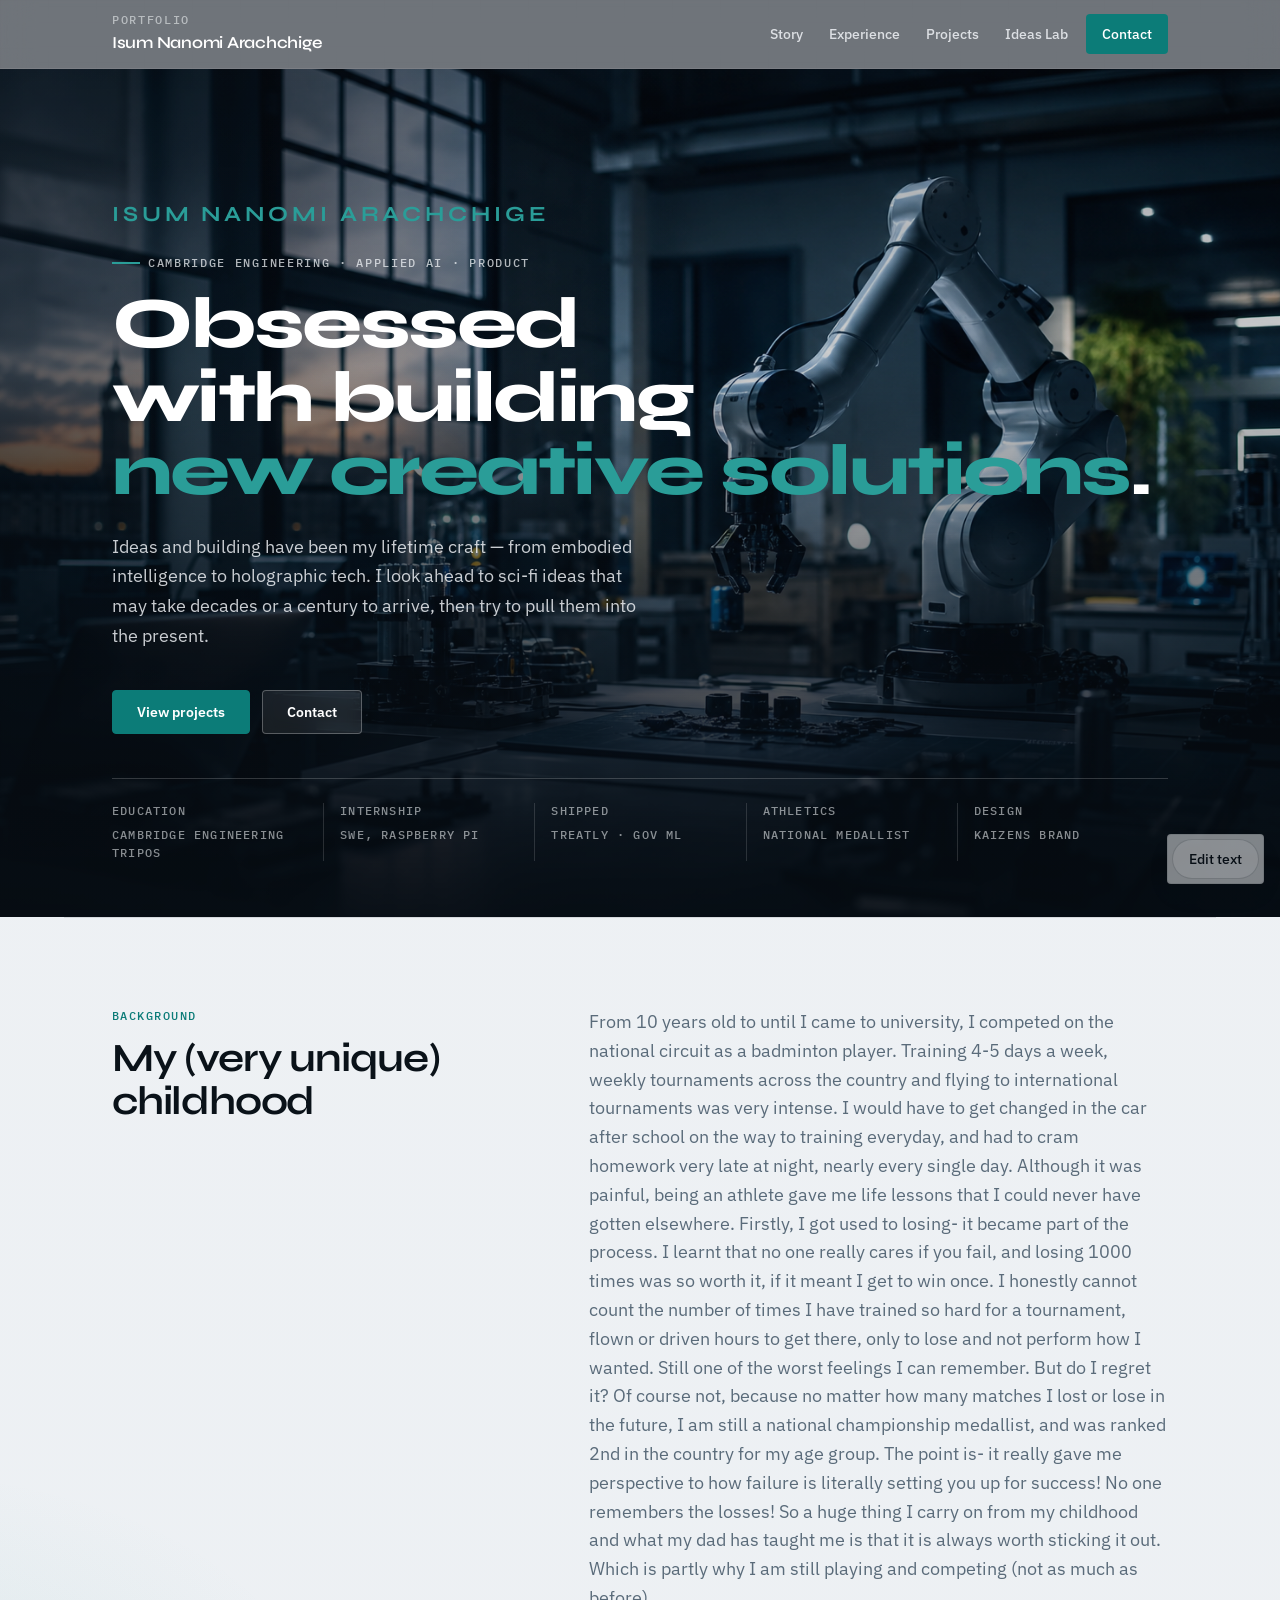
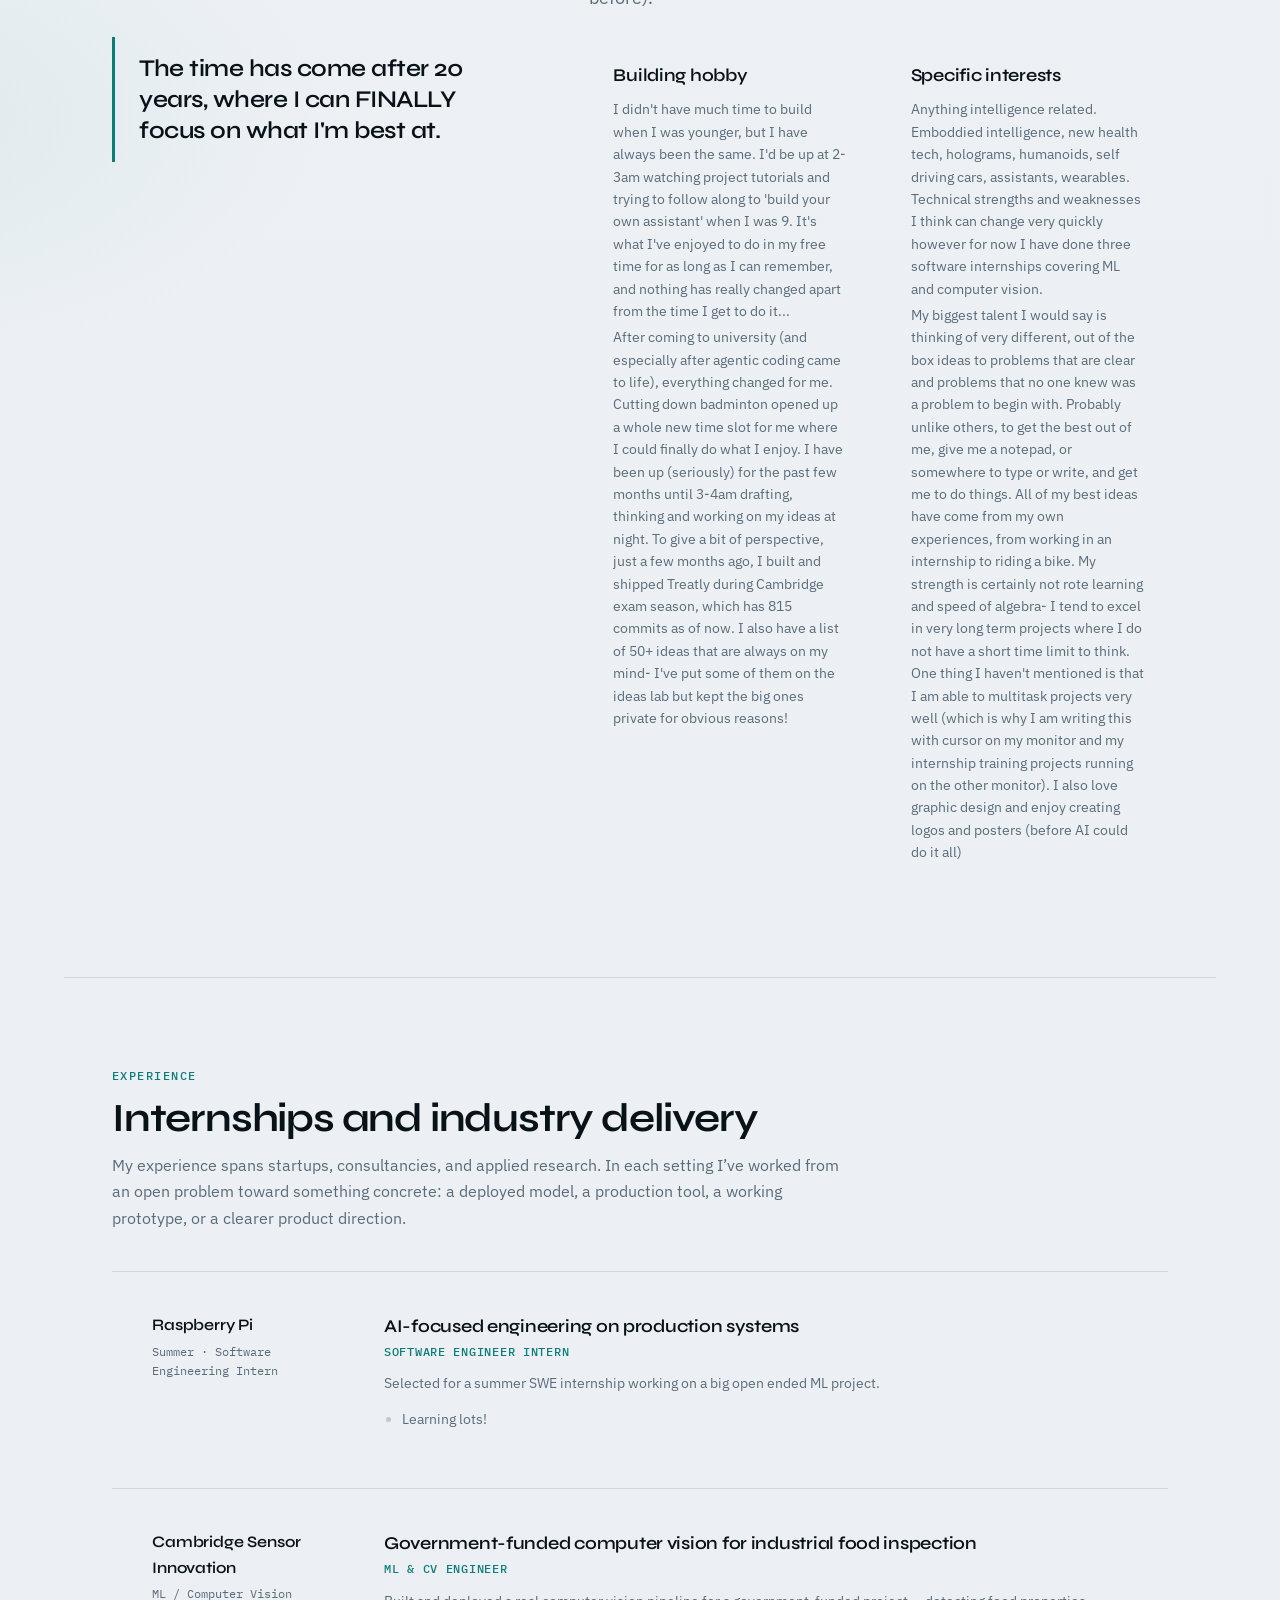
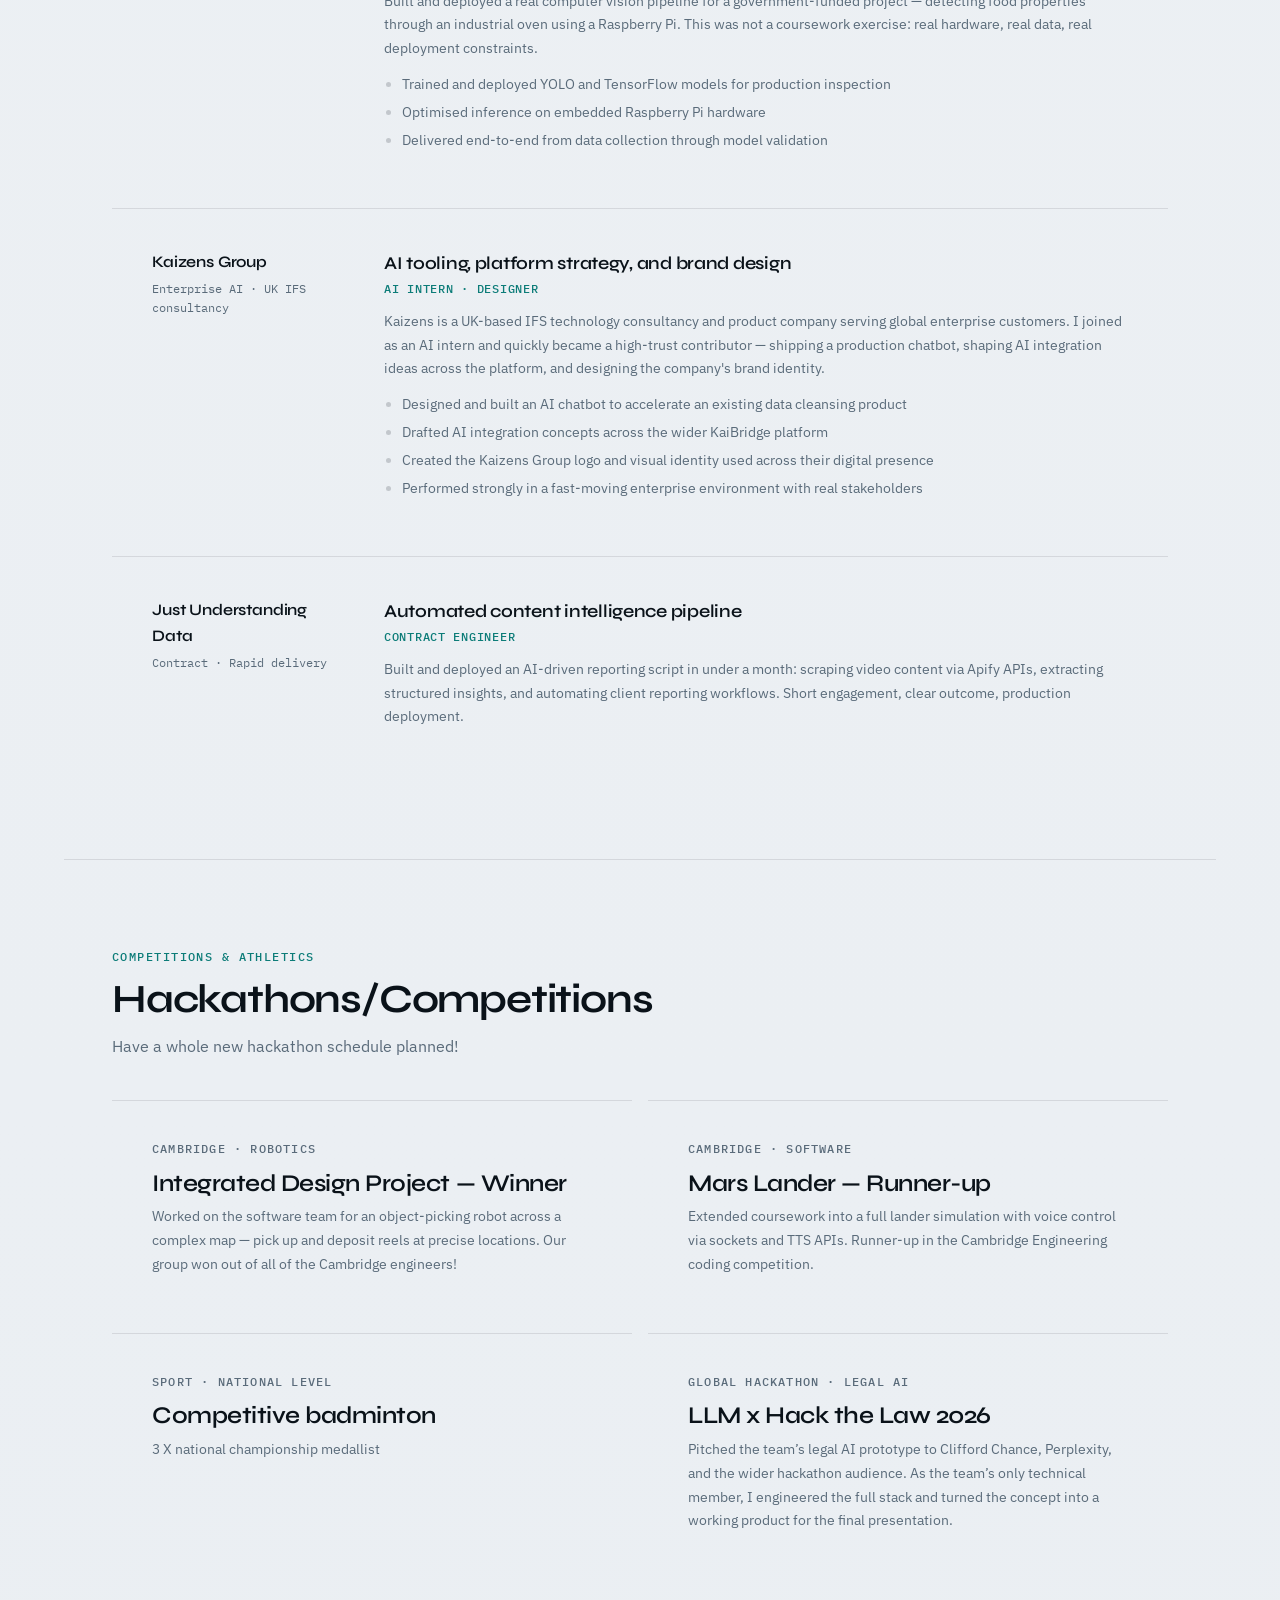
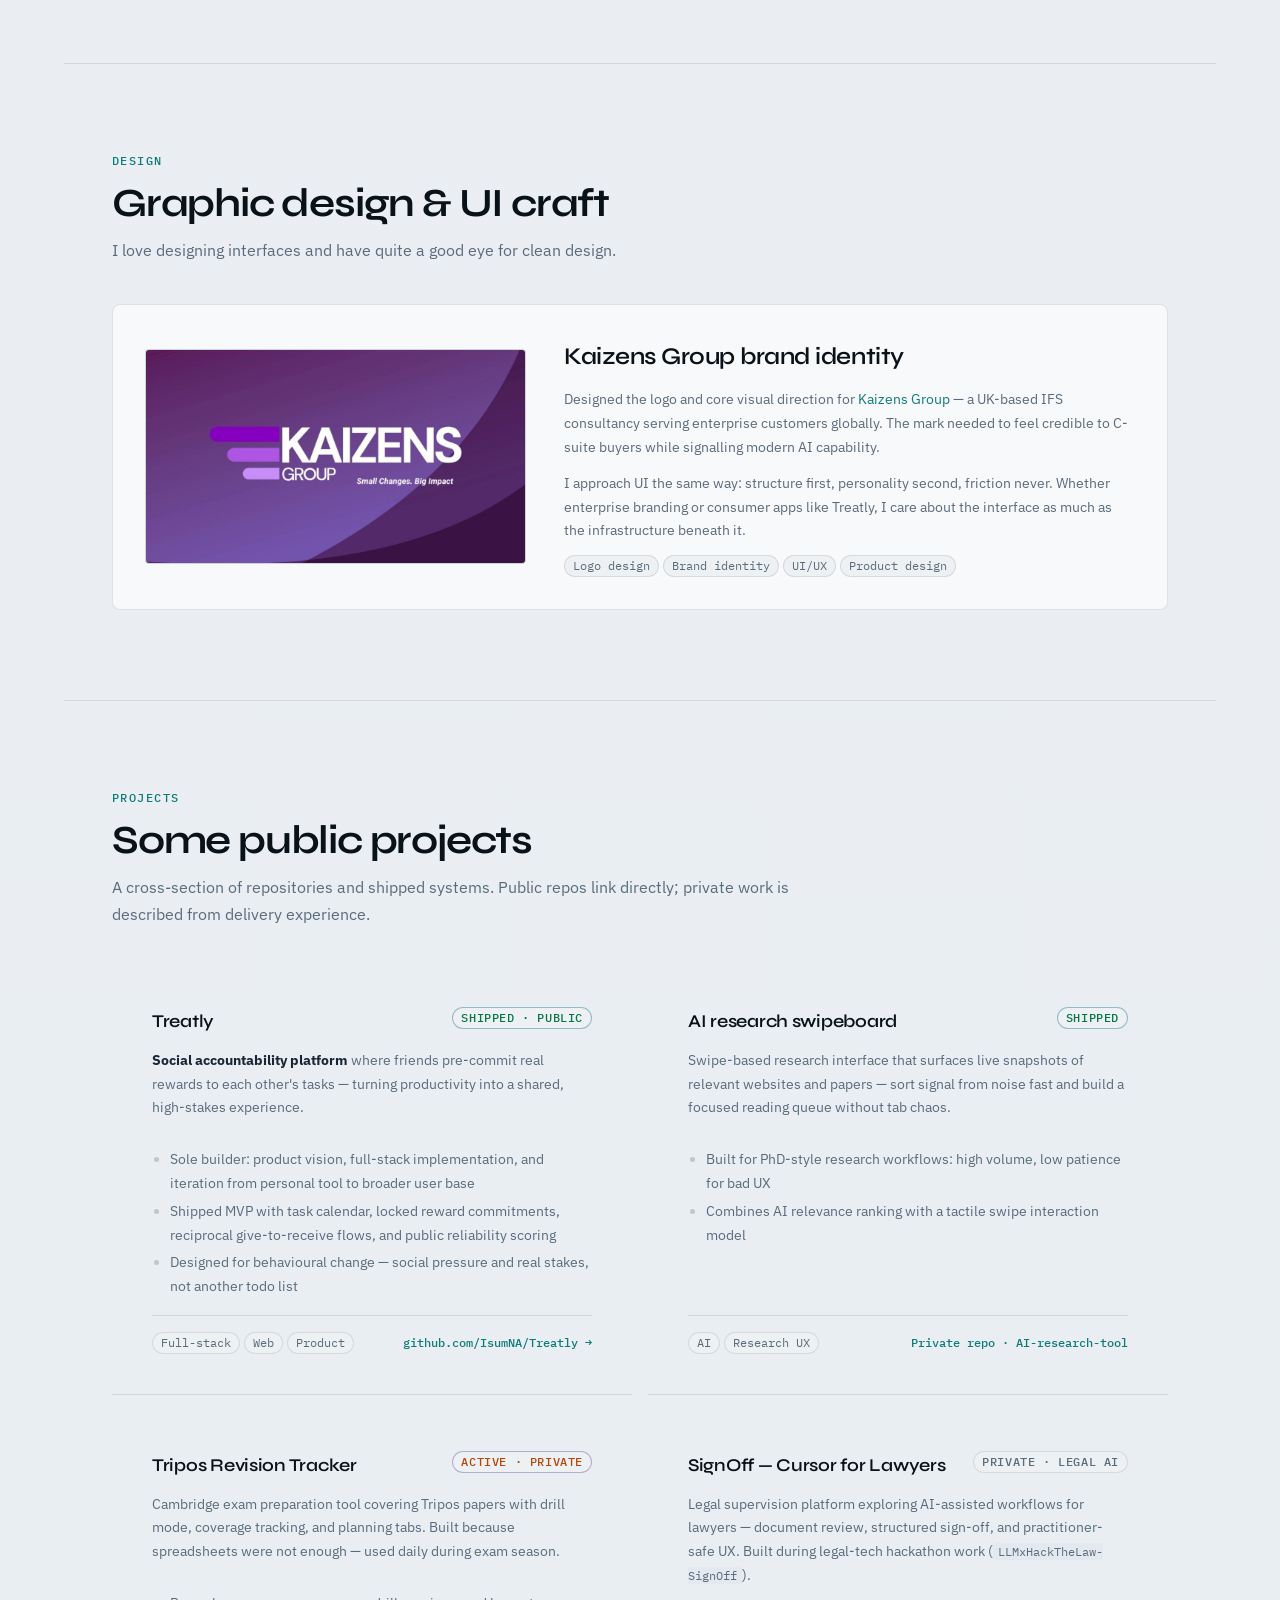
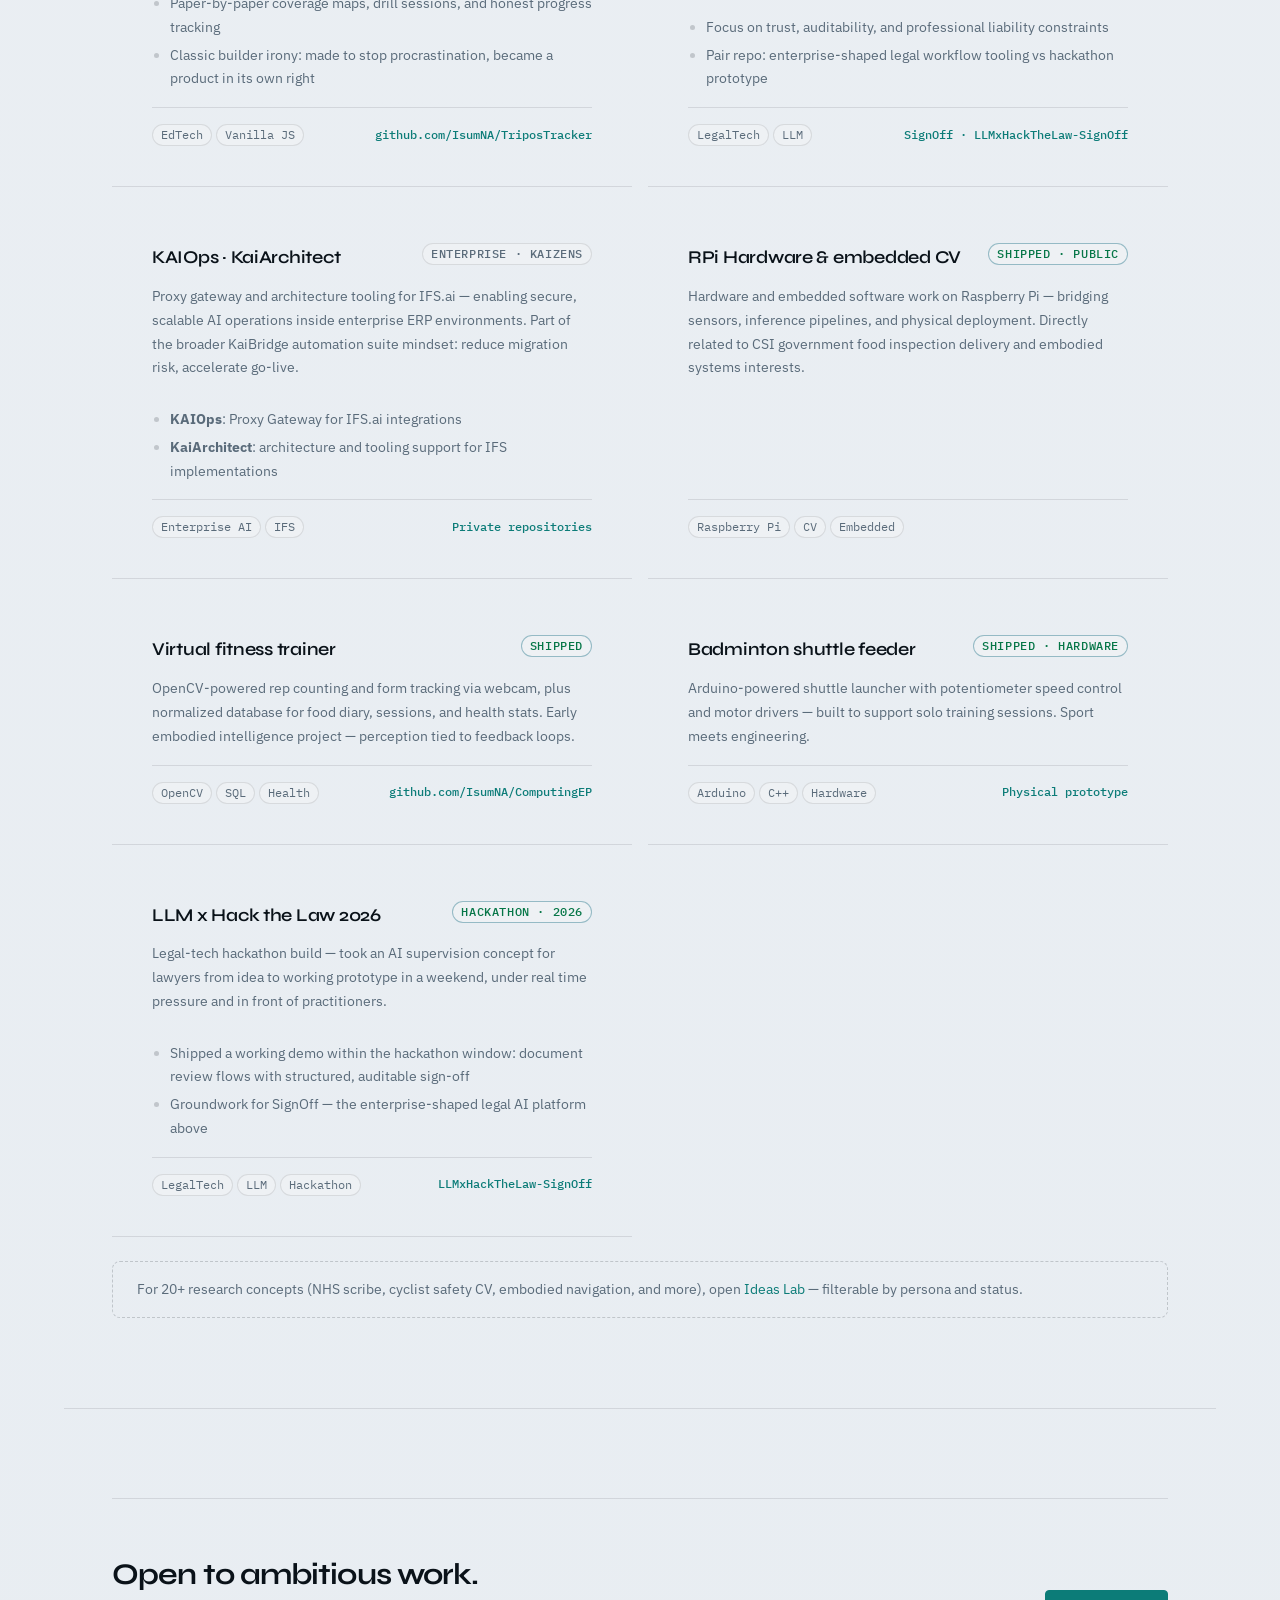
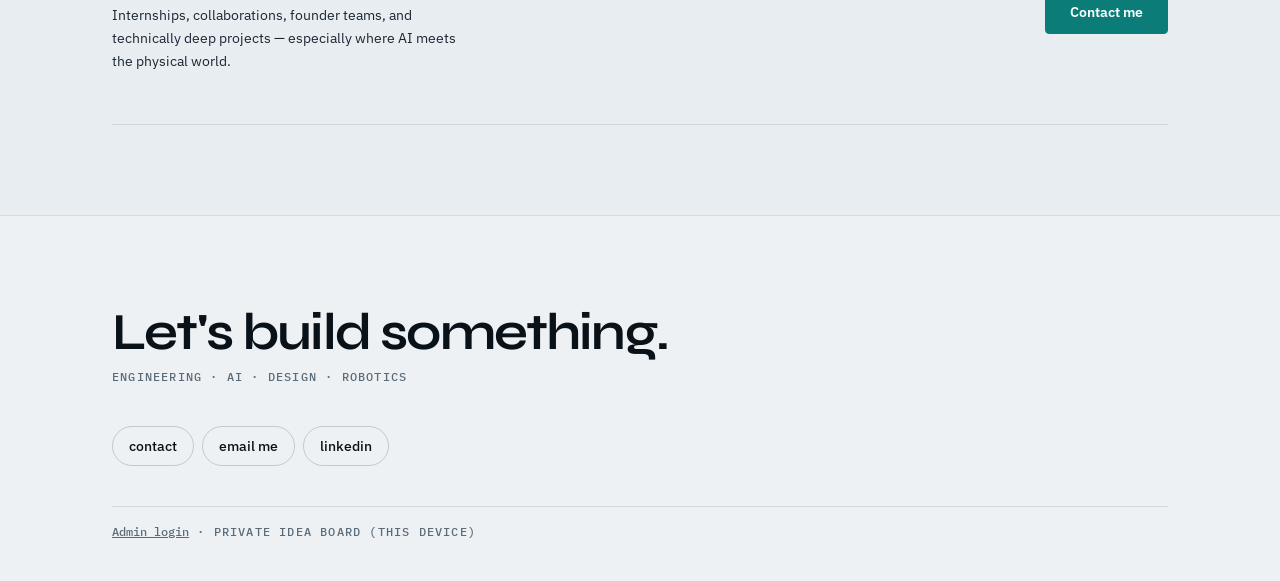
==== commit db523579: "Refine hero copy on sci-fi ideas and present-day building. Co-authored-by: Cursor <cursoragent@curso" ====
--- a/index.html
+++ b/index.html
@@ -1048,7 +1048,7 @@
           <p class="hero-brand">Isum Nanomi Arachchige</p>
           <div class="eyebrow">Cambridge Engineering · Applied AI · Product</div>
           <h1>Obsessed with building <em>new creative solutions</em>.</h1>
-          <p class="lead">Ideas and building have been my lifetime craft — from embodied intelligence to holographic tech. I take sci‑fi concepts people only dream about and turn them into working systems.</p>
+          <p class="lead">Ideas and building have been my lifetime craft — from embodied intelligence to holographic tech. I look ahead to sci‑fi ideas that may take decades or a century to arrive, then try to pull them into the present.</p>
           <div class="hero-actions">
             <a class="btn primary" href="#projects">View projects</a>
             <a class="btn" href="contact.html">Contact</a>
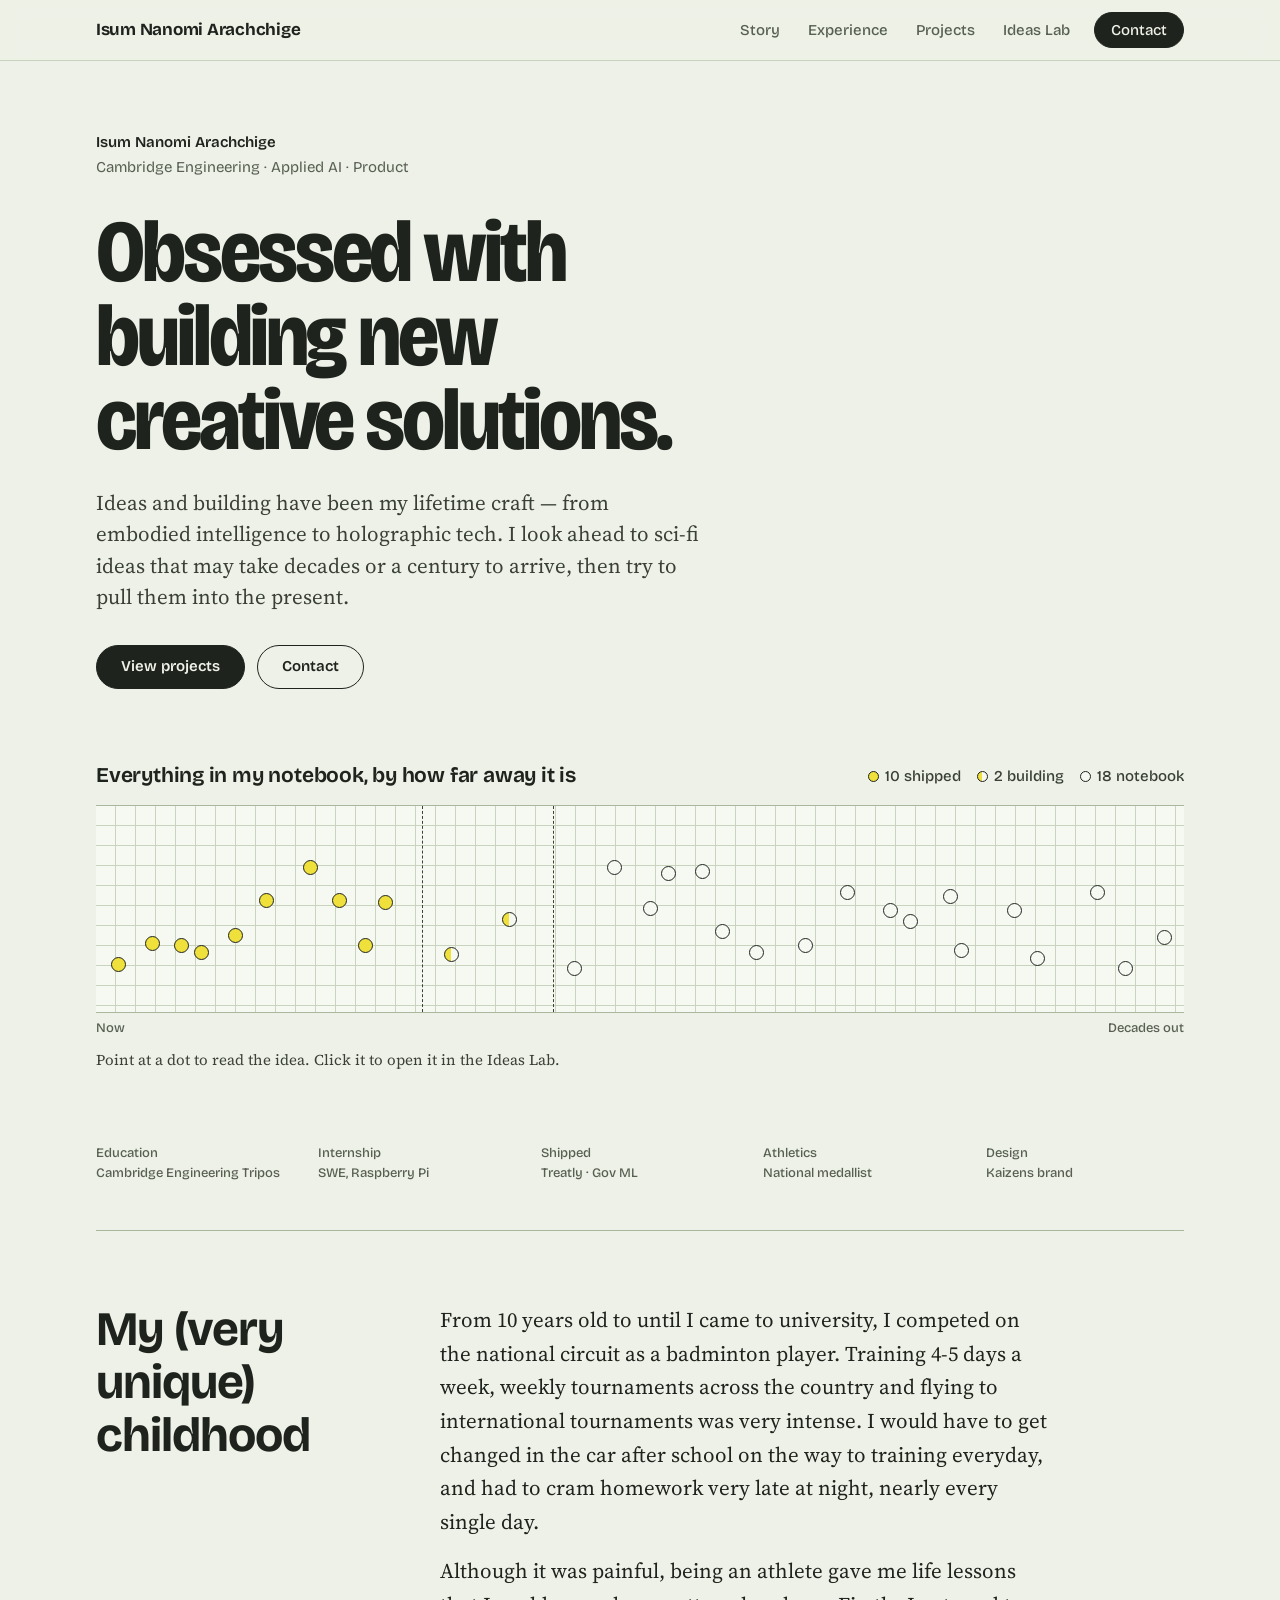
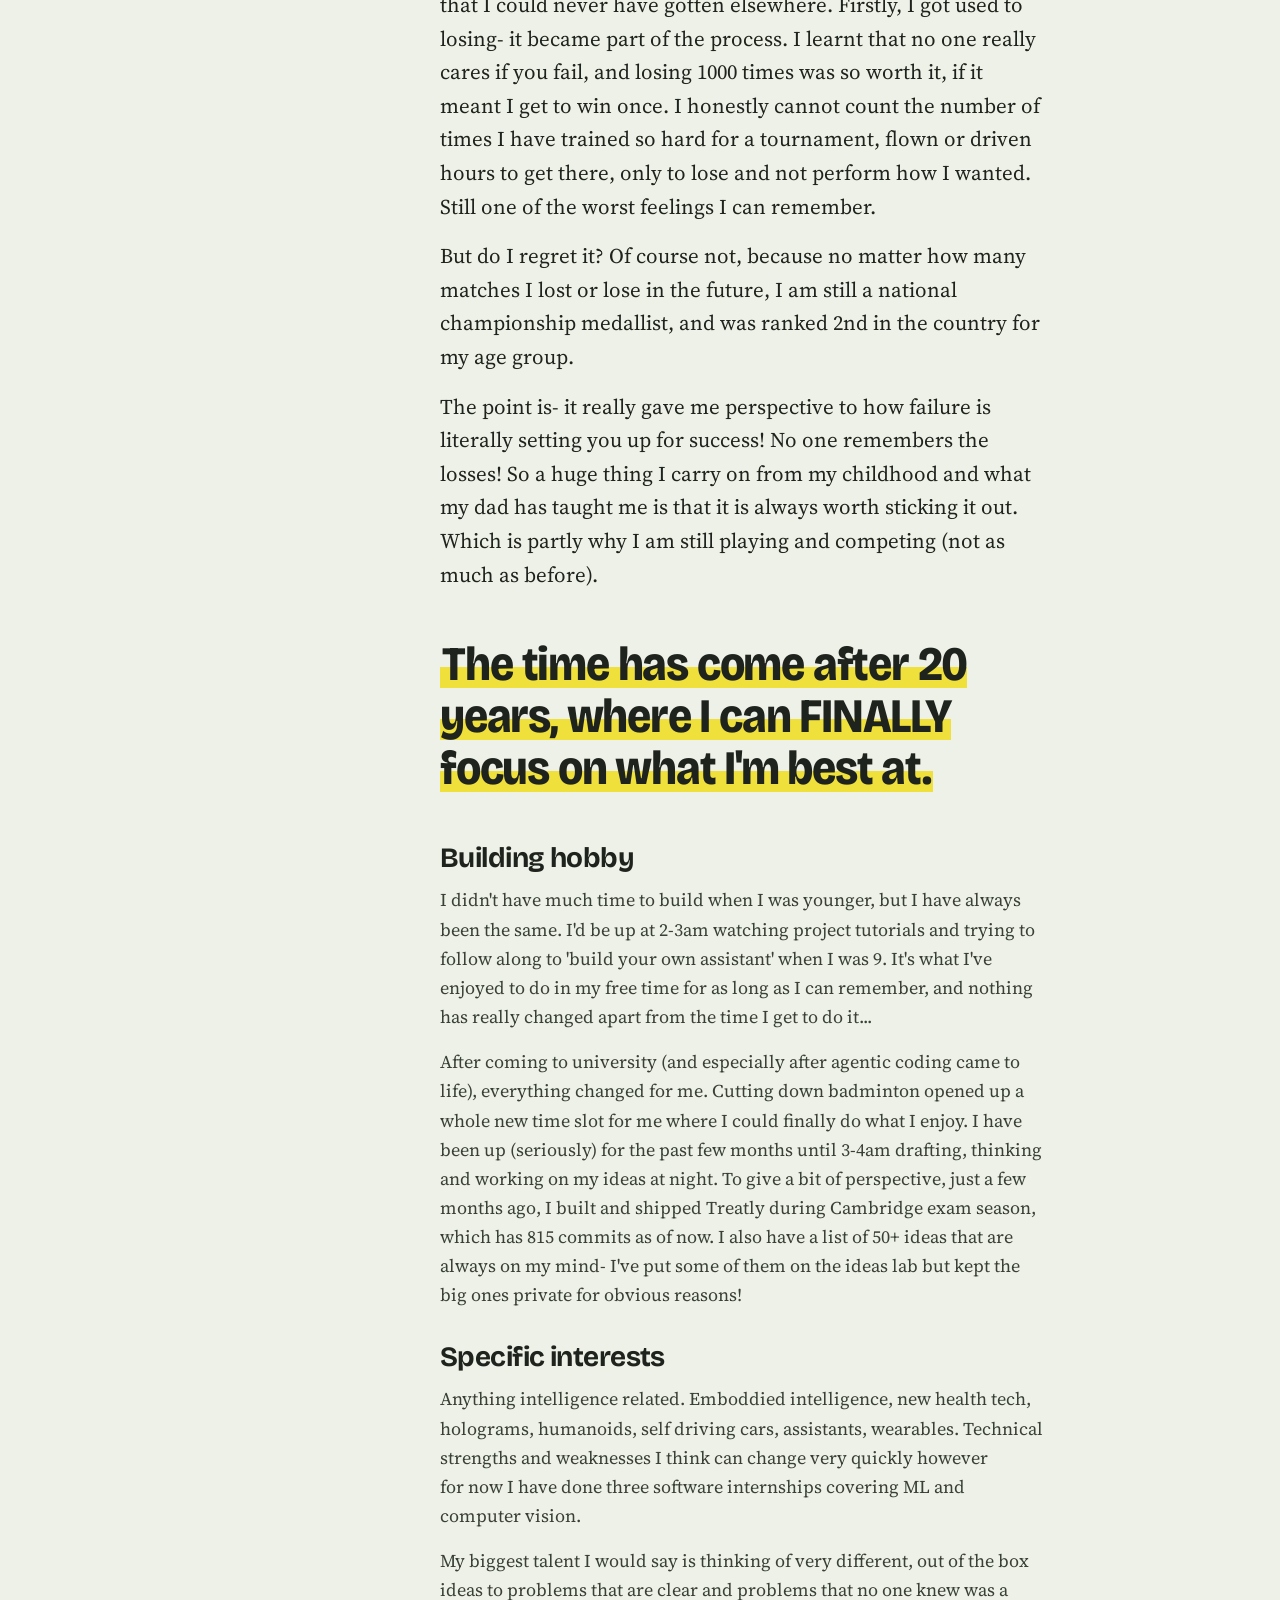
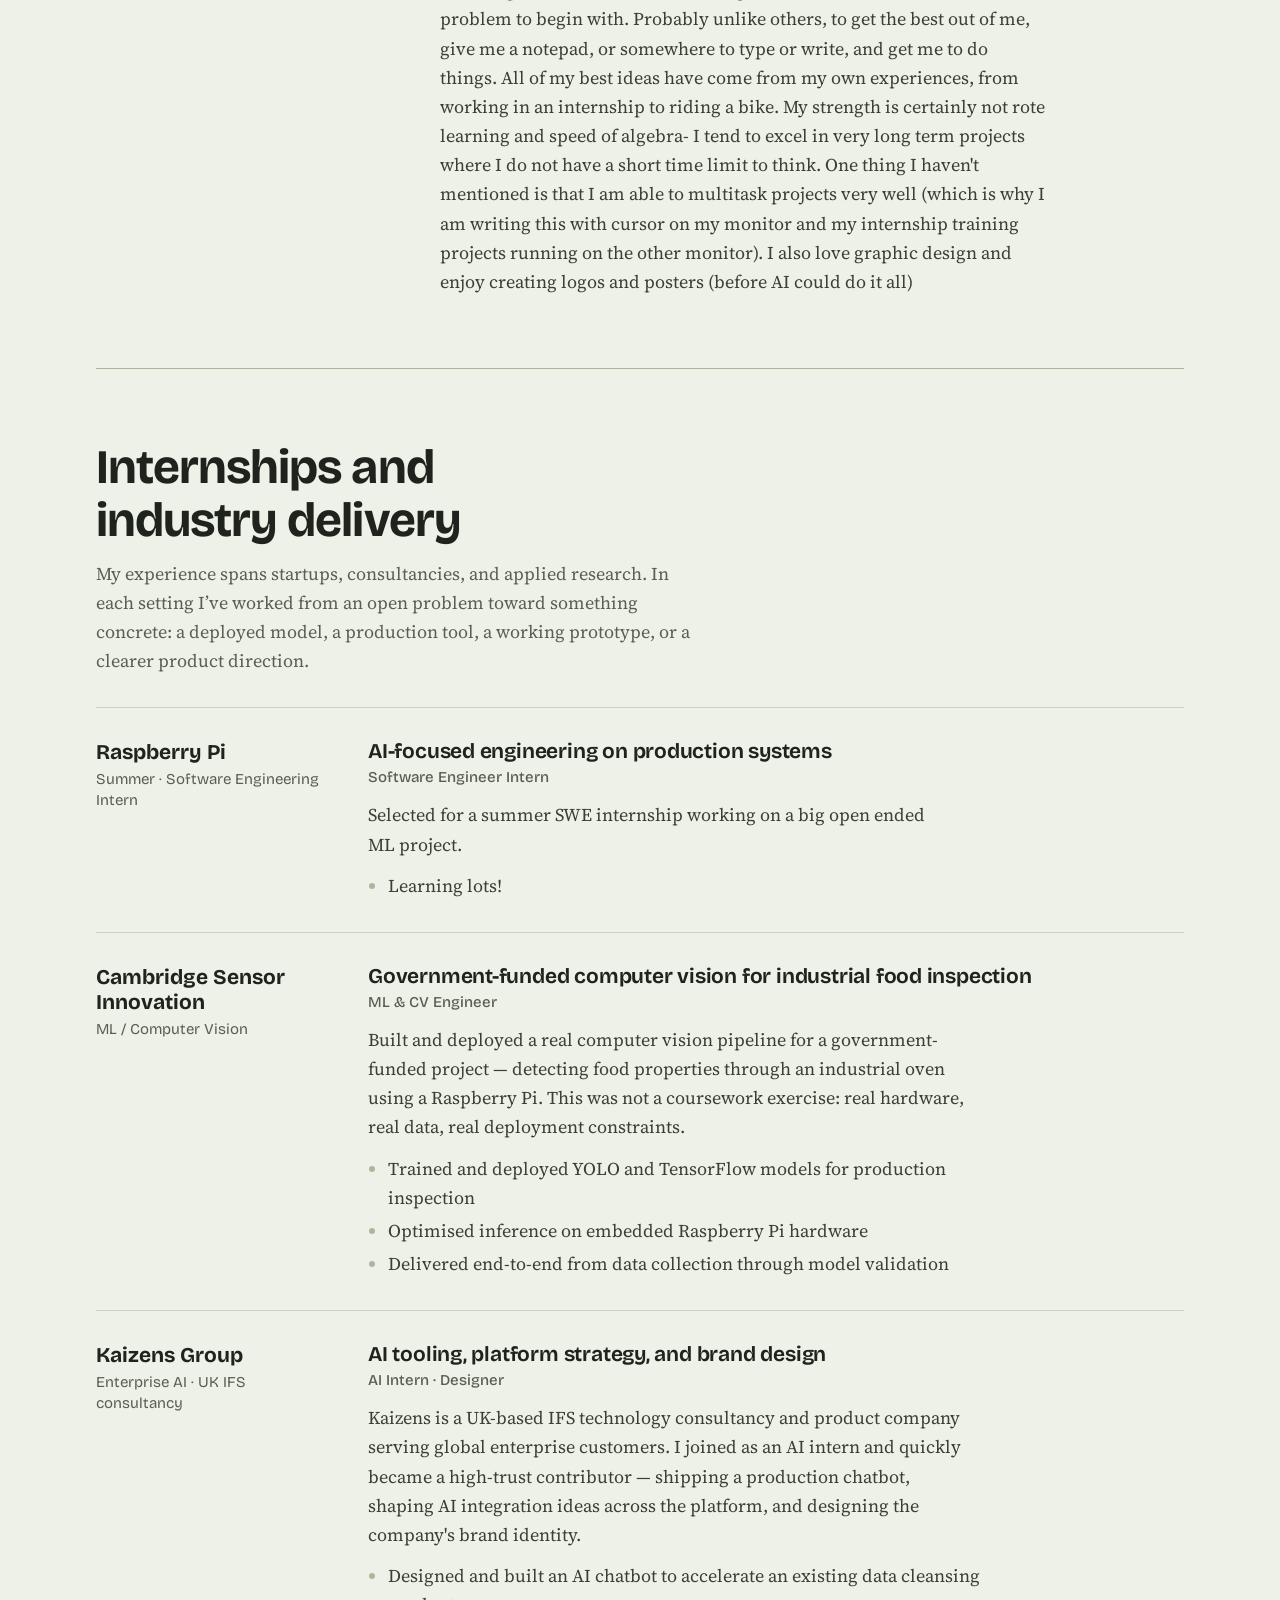
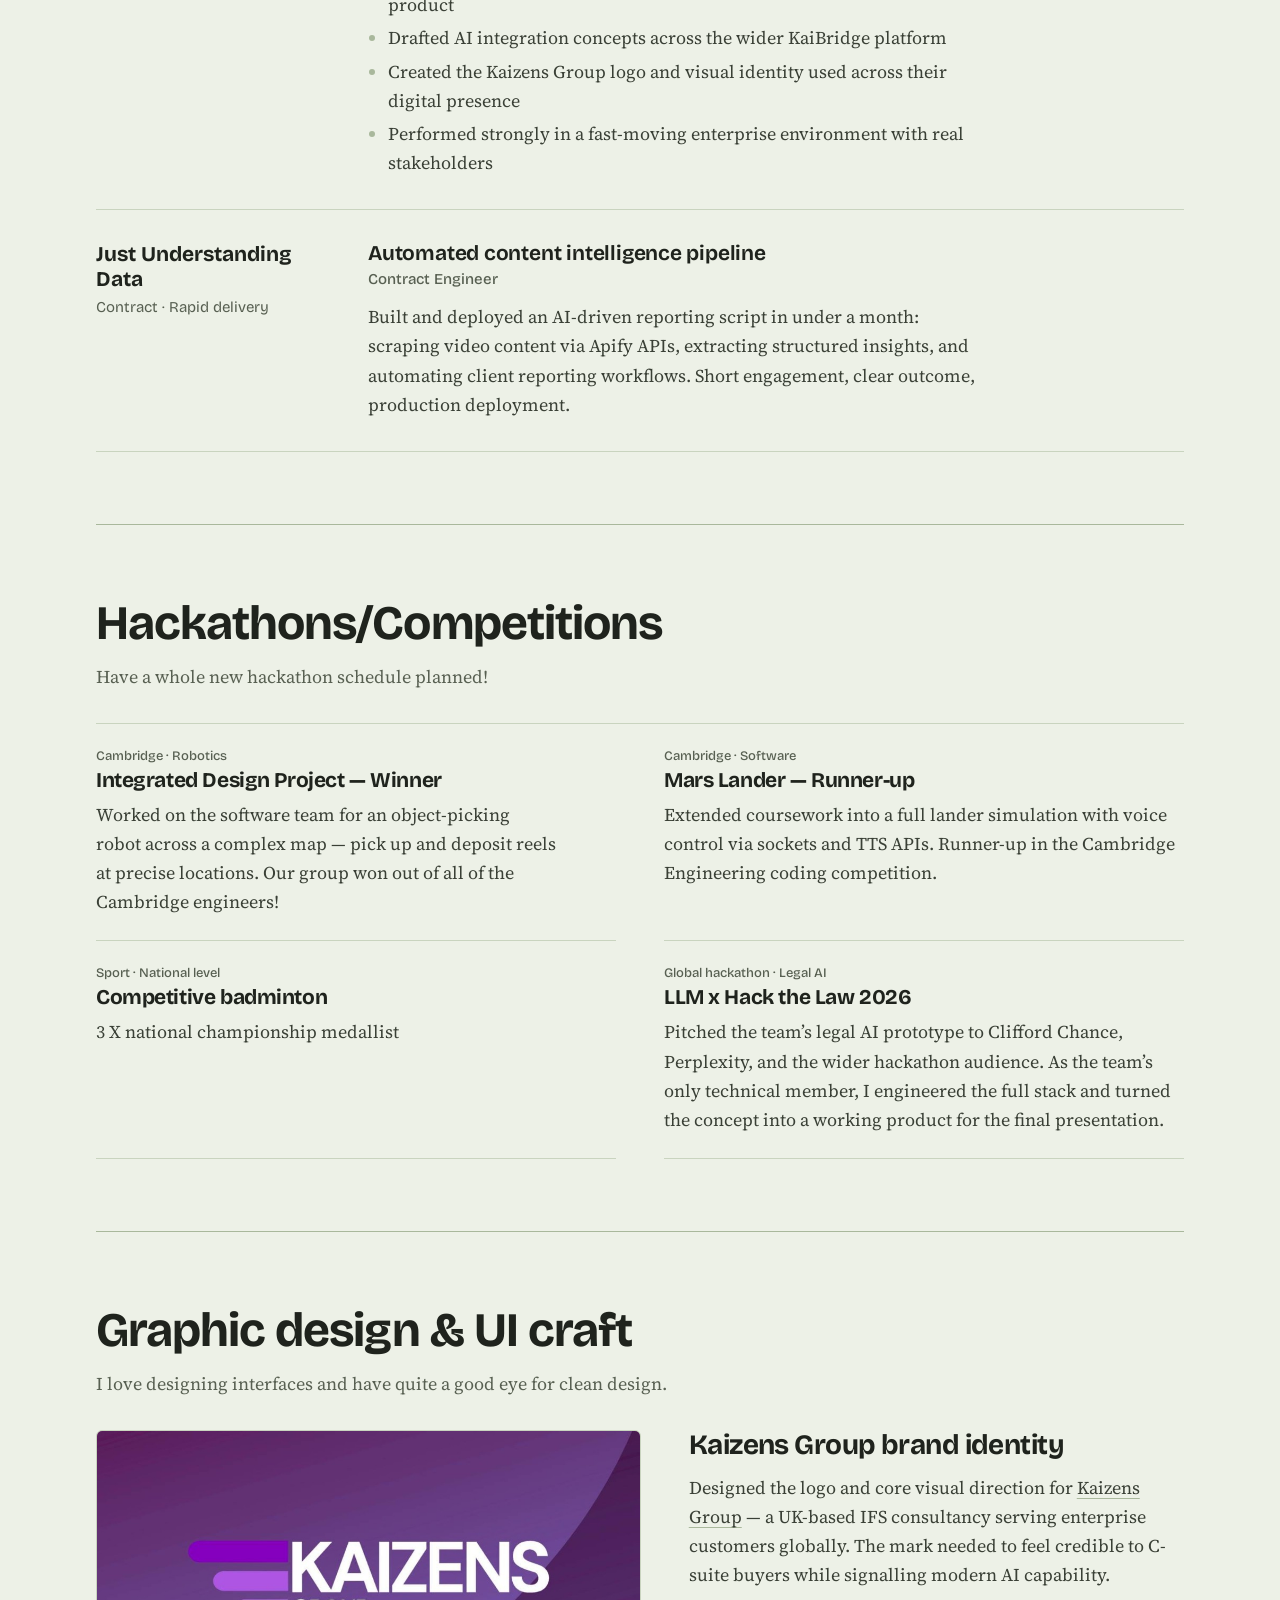
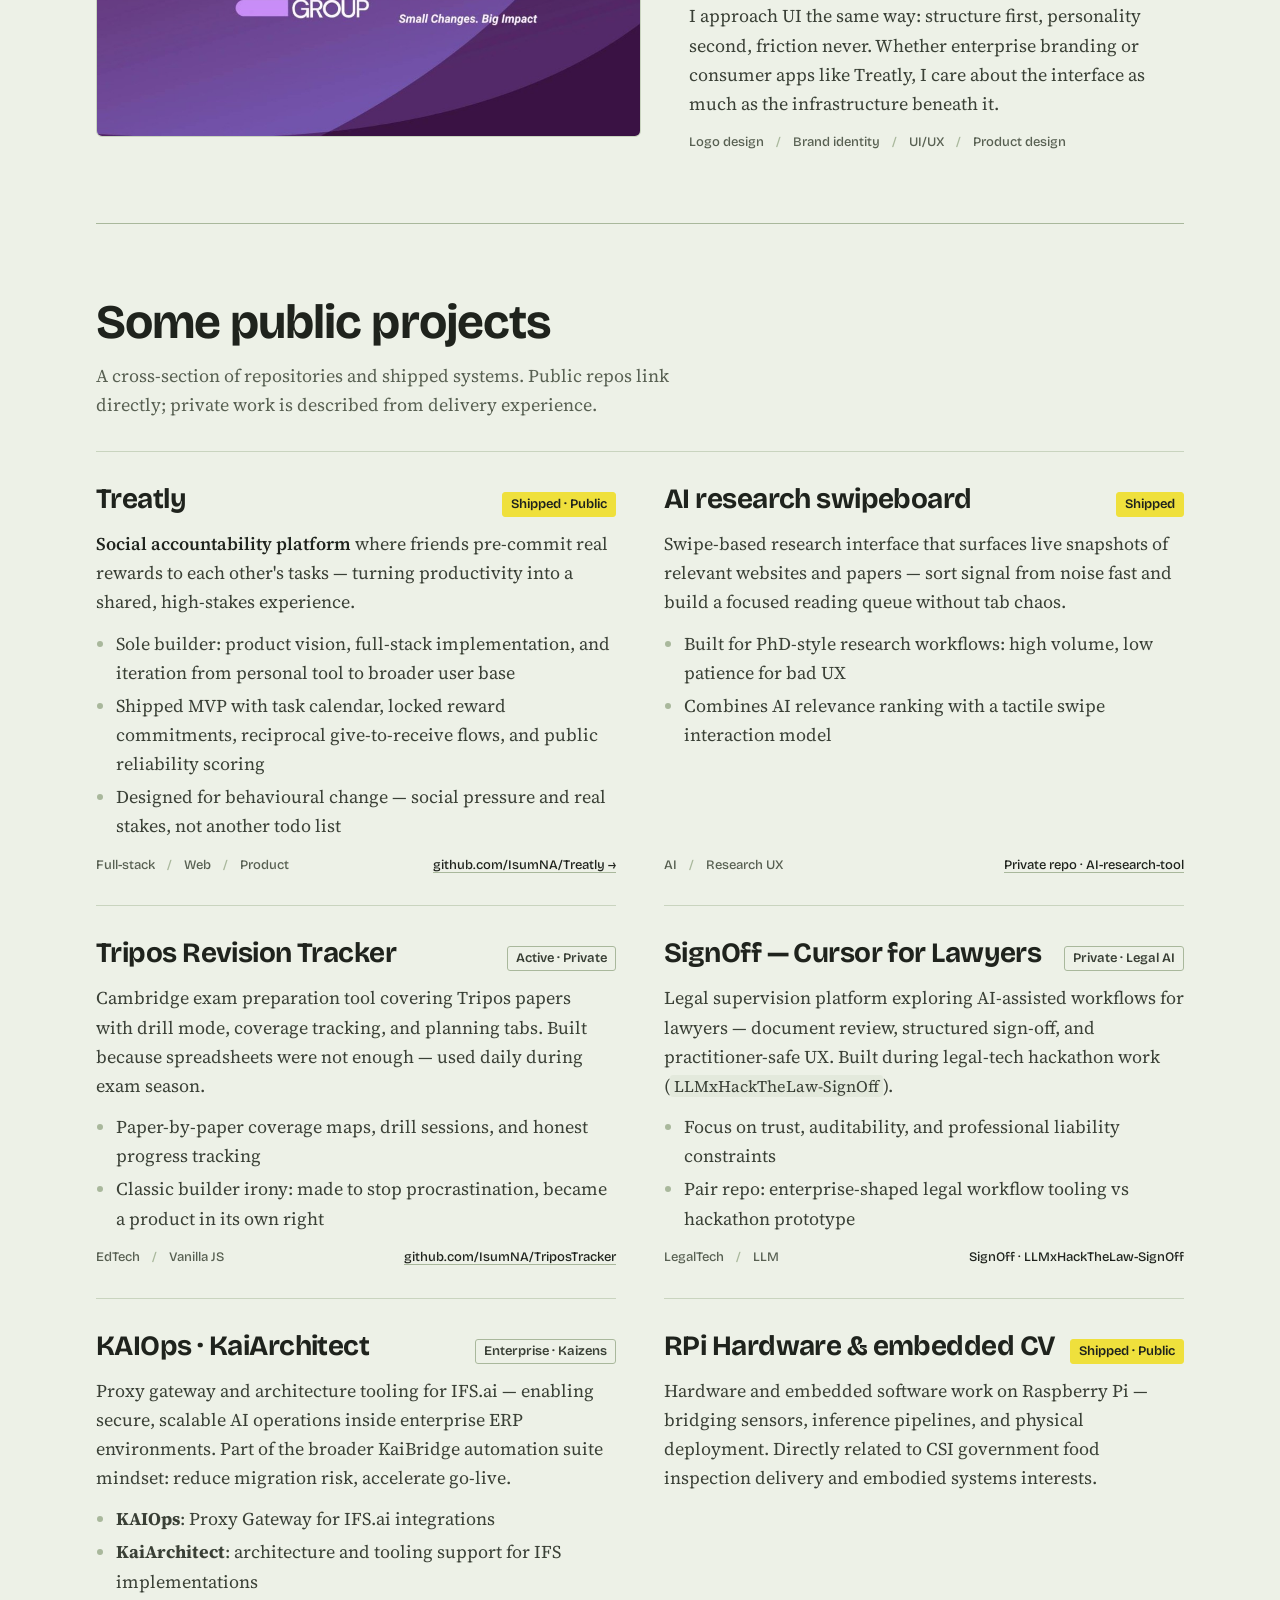
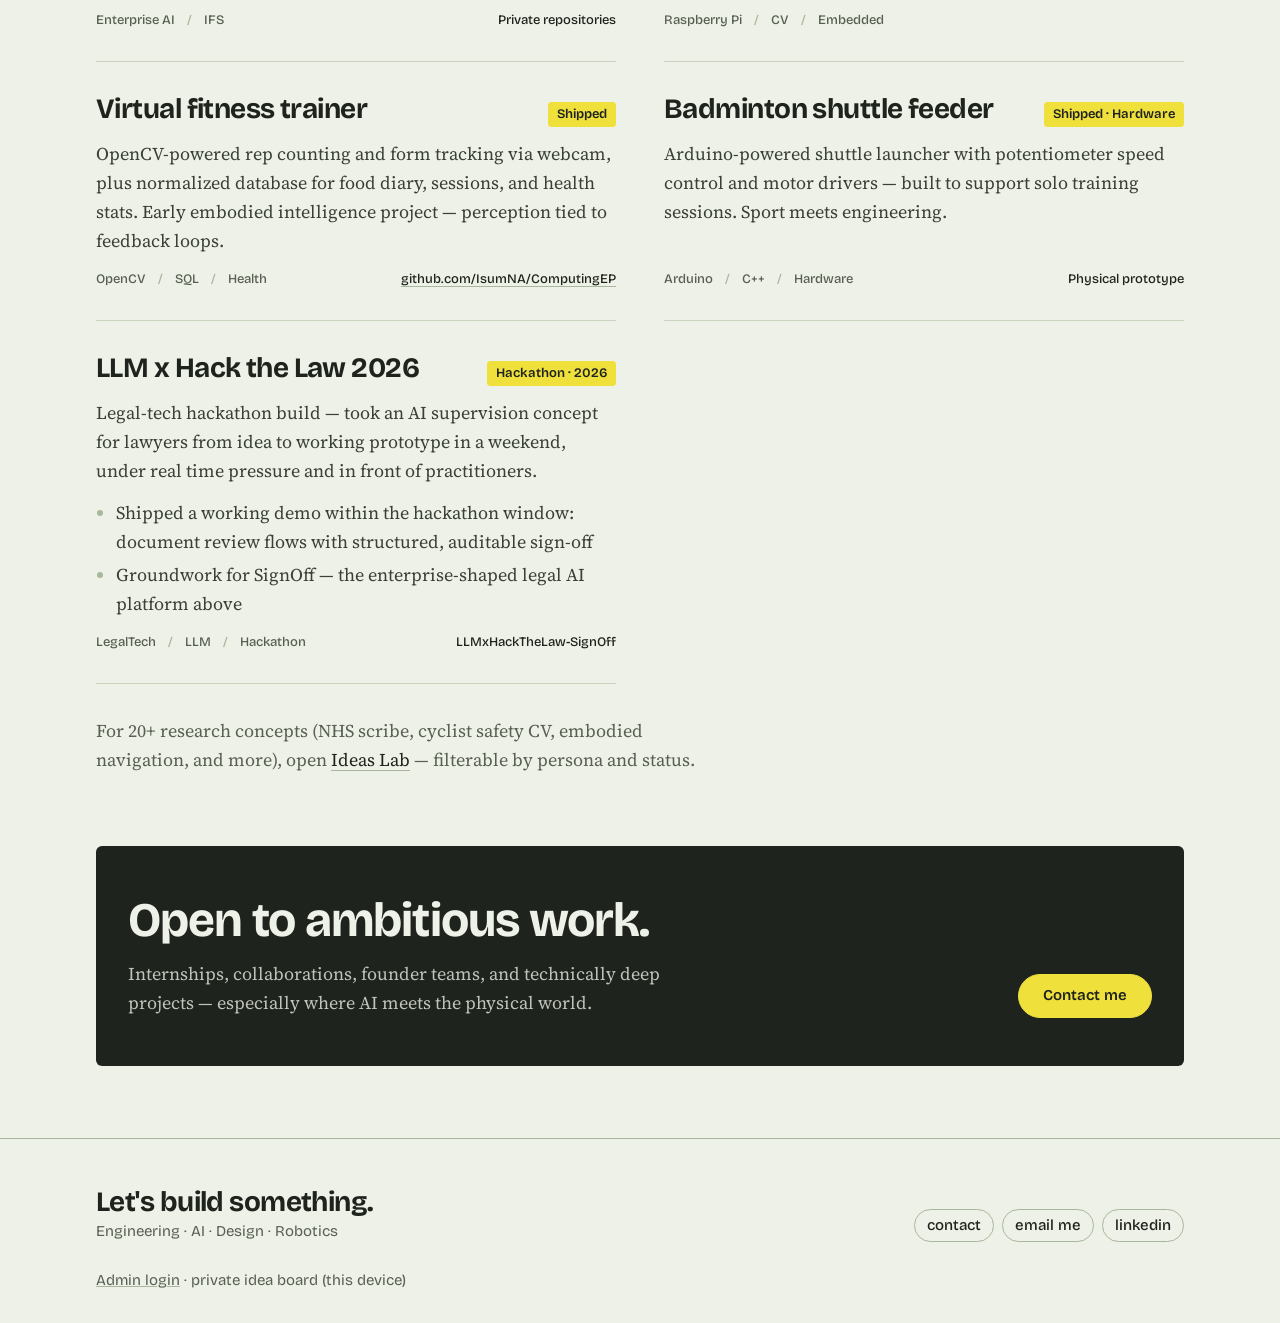
==== commit 4727be25: "Redesign: engineering-pad look, idea horizon, phone fixes - New type (Bricolage Grotesque + Source S" ====
--- a/index.html
+++ b/index.html
@@ -7,1005 +7,11 @@
 <title>Isum Nanomi Arachchige — Portfolio</title>
 <link rel="preconnect" href="https://fonts.googleapis.com">
 <link rel="preconnect" href="https://fonts.gstatic.com" crossorigin>
-<link href="https://fonts.googleapis.com/css2?family=Syne:wght@500;600;700;800&family=IBM+Plex+Sans:ital,wght@0,400;0,500;0,600;1,400&family=IBM+Plex+Mono:wght@400;500&display=swap" rel="stylesheet">
+<link href="https://fonts.googleapis.com/css2?family=Bricolage+Grotesque:opsz,wdth,wght@12..96,75..100,400..800&family=Source+Serif+4:ital,opsz,wght@0,8..60,400;0,8..60,600;1,8..60,400&display=swap" rel="stylesheet">
 <link rel="stylesheet" href="tokens.css">
-<style>
-/* Signal Lab · cool precision · full-bleed hero · editorial rows */
-
-/* ── Base ─────────────────────────────────────────────── */
-*,*::before,*::after{box-sizing:border-box;margin:0;padding:0}
-html{scroll-behavior:smooth}
-html,body{overflow-x:clip}
-body{
-  background:
-    radial-gradient(1200px 600px at 80% -10%, rgba(12,124,120,.12), transparent 55%),
-    radial-gradient(900px 500px at -10% 20%, rgba(42,157,152,.08), transparent 50%),
-    linear-gradient(180deg, #eef1f4 0%, #e8edf2 100%);
-  color:var(--color-ink);
-  font-family:var(--font-body);
-  font-size:var(--text-base);
-  line-height:1.65;
-  -webkit-font-smoothing:antialiased;
-}
-body::before{
-  content:"";
-  position:fixed;
-  inset:0;
-  pointer-events:none;
-  z-index:0;
-  opacity:.35;
-  background-image:
-    linear-gradient(rgba(10,18,25,.04) 1px, transparent 1px),
-    linear-gradient(90deg, rgba(10,18,25,.04) 1px, transparent 1px);
-  background-size:48px 48px;
-  mask-image:linear-gradient(180deg, #000 0%, transparent 70%);
-}
-.page,.site-nav,.site-footer,.edit-toolbar{position:relative;z-index:1}
-.site-nav{z-index:var(--z-sticky)}
-img{max-width:100%;height:auto;display:block}
-a{color:var(--color-accent);text-decoration:none}
-a:hover{text-decoration:underline}
-code{
-  font-family:var(--font-mono);
-  font-size:.85em;
-  padding:.1em .4em;
-  border-radius:var(--radius-xs);
-  background:var(--color-paper-2);
-}
-::selection{background:var(--color-accent-soft)}
-:focus-visible{outline:var(--rule-focus) solid var(--color-focus);outline-offset:2px}
-.wrap{max-width:var(--page-max);margin-inline:auto;padding-inline:var(--page-gutter)}
-.page{display:none}
-.page.active{display:block}
-.hidden{display:none!important}
-.casual-only{display:none!important}
-
-/* ── Nav · N9 edge-aligned minimal ────────────────────── */
-.site-nav{
-  position:sticky;
-  top:0;
-  z-index:var(--z-sticky);
-  min-height:var(--nav-h);
-  display:flex;
-  align-items:center;
-  border-block-end:1px solid rgba(255,255,255,.08);
-  background:rgba(8,14,20,.55);
-  backdrop-filter:blur(16px) saturate(140%);
-  color:#f4f7fa;
-}
-.site-nav .brand strong{color:#fff}
-.site-nav .brand small{color:rgba(244,247,250,.55)}
-.site-nav .nav-links a,.site-nav .nav-links button{color:rgba(244,247,250,.82)}
-.site-nav .nav-links a.active{background:rgba(255,255,255,.1);color:#fff}
-.site-nav .nav-links a.btn.primary{background:var(--color-accent);color:#fff}
-.site-nav .wrap{
-  width:100%;
-  display:flex;
-  align-items:center;
-  justify-content:space-between;
-  gap:var(--space-lg);
-  padding-block:var(--space-sm);
-}
-.brand{
-  display:flex;
-  flex-direction:column;
-  gap:1px;
-  cursor:pointer;
-  background:none;
-  border:0;
-  padding:0;
-  text-align:left;
-  font:inherit;
-  color:inherit;
-}
-.brand small{
-  font:500 var(--text-xs)/1.3 var(--font-mono);
-  letter-spacing:.14em;
-  text-transform:uppercase;
-  color:var(--color-muted);
-}
-.brand strong{
-  font-family:var(--font-display);
-  font-size:1.05rem;
-  font-weight:600;
-  letter-spacing:-.015em;
-  white-space:nowrap;
-}
-.nav-links{display:flex;align-items:center;gap:var(--space-3xs);list-style:none;flex-wrap:wrap}
-.nav-links a,.nav-links button{
-  display:inline-flex;
-  align-items:center;
-  min-height:2.5rem;
-  padding-inline:var(--space-sm);
-  font:500 var(--text-sm)/1 var(--font-body);
-  color:var(--color-ink-2);
-  background:transparent;
-  border:0;
-  border-radius:var(--radius-xs);
-  cursor:pointer;
-  white-space:nowrap;
-  transition:background-color var(--dur-short) var(--ease-out),color var(--dur-short) var(--ease-out);
-}
-.nav-links a.active{background:var(--color-paper-3);color:var(--color-ink)}
-.nav-links a.btn.primary{
-  margin-inline-start:var(--space-2xs);
-  padding-inline:var(--space-md);
-  background:var(--color-ink);
-  color:var(--color-paper);
-  border:0;
-  border-radius:var(--radius-xs);
-}
-
-/* ── Hero · full-bleed signal ─────────────────────────── */
-.hero{
-  position:relative;
-  min-height:min(92vh,52rem);
-  display:flex;
-  align-items:flex-end;
-  padding:0;
-  margin:0;
-  overflow:hidden;
-  border:0;
-  color:var(--color-hero-ink);
-}
-.hero-media{
-  position:absolute;
-  inset:0;
-  z-index:0;
-}
-.hero-media img{
-  width:100%;
-  height:100%;
-  object-fit:cover;
-  transform:scale(1.04);
-  animation:heroDrift 18s var(--ease-in-out) infinite alternate;
-}
-@keyframes heroDrift{
-  from{transform:scale(1.04) translate3d(0,0,0)}
-  to{transform:scale(1.1) translate3d(-1.5%, -1%, 0)}
-}
-.hero-media::after{
-  content:"";
-  position:absolute;
-  inset:0;
-  background:
-    linear-gradient(180deg, rgba(6,12,18,.35) 0%, rgba(6,12,18,.2) 35%, rgba(6,12,18,.78) 78%, rgba(6,12,18,.92) 100%),
-    linear-gradient(90deg, rgba(6,12,18,.55) 0%, transparent 55%);
-}
-.hero-inner{
-  position:relative;
-  z-index:1;
-  width:100%;
-  padding-block:clamp(5.5rem,12vw,8rem) clamp(2rem,5vw,3.5rem);
-}
-.hero-grid{
-  display:grid;
-  grid-template-columns:minmax(0,1fr);
-  gap:clamp(1.5rem,4vw,2.5rem);
-  align-items:end;
-}
-.eyebrow{
-  display:inline-flex;
-  align-items:center;
-  gap:var(--space-xs);
-  font:500 var(--text-xs)/1.4 var(--font-mono);
-  letter-spacing:.14em;
-  text-transform:uppercase;
-  color:rgba(244,247,250,.72);
-  margin-block-end:var(--space-md);
-}
-.eyebrow::before{content:'';width:1.75rem;height:2px;background:var(--color-refract)}
-.hero-brand{
-  font-family:var(--font-display);
-  font-size:clamp(1rem,1.4vw + .7rem,1.35rem);
-  font-weight:700;
-  letter-spacing:.18em;
-  text-transform:uppercase;
-  color:var(--color-refract);
-  margin-block-end:var(--space-sm);
-}
-.hero h1{
-  font-family:var(--font-display);
-  font-size:var(--text-display-s);
-  font-weight:750;
-  line-height:1.02;
-  letter-spacing:-.035em;
-  max-width:18ch;
-  margin-block-end:var(--space-lg);
-  text-wrap:balance;
-  color:#fff;
-}
-.hero h1 em{font-style:normal;color:var(--color-refract);white-space:nowrap}
-.lead{
-  color:rgba(244,247,250,.82);
-  font-size:var(--text-md);
-  line-height:1.65;
-  max-width:48ch;
-  margin-block-end:var(--space-xl);
-}
-.hero-actions{display:flex;flex-wrap:wrap;gap:var(--space-sm)}
-.btn{
-  display:inline-flex;
-  align-items:center;
-  justify-content:center;
-  gap:var(--space-xs);
-  min-height:var(--control-h);
-  padding-inline:var(--space-lg);
-  font:600 var(--text-sm)/1 var(--font-body);
-  color:var(--color-ink);
-  background:var(--color-card);
-  border:var(--rule-hair) solid var(--color-rule-strong);
-  border-radius:var(--radius-xs);
-  cursor:pointer;
-  white-space:nowrap;
-  transition:background-color var(--dur-short) var(--ease-out),border-color var(--dur-short) var(--ease-out),transform var(--dur-micro) var(--ease-out),box-shadow var(--dur-short) var(--ease-out);
-}
-.btn.primary{background:var(--color-accent);color:#fff;border-color:var(--color-accent)}
-.hero .btn{background:rgba(255,255,255,.08);color:#fff;border-color:rgba(255,255,255,.28);backdrop-filter:blur(8px)}
-.hero .btn.primary{background:var(--color-accent);border-color:var(--color-accent);color:#fff}
-.btn:active{transform:translateY(1px)}
-.stat-strip{
-  display:grid;
-  grid-template-columns:repeat(5,minmax(0,1fr));
-  gap:0;
-  margin-block-start:clamp(1.75rem,4vw,2.75rem);
-  border-block-start:1px solid rgba(255,255,255,.18);
-  padding-block-start:var(--space-lg);
-}
-.stat-item{
-  display:flex;
-  flex-direction:column;
-  gap:6px;
-  padding-inline:var(--space-md);
-  border-inline-start:1px solid rgba(255,255,255,.14);
-  font-size:var(--text-sm);
-}
-.stat-item:first-child{padding-inline-start:0;border-inline-start:0}
-.stat-item span{
-  font:500 var(--text-xs)/1.3 var(--font-mono);
-  letter-spacing:.1em;
-  text-transform:uppercase;
-  color:rgba(244,247,250,.55);
-}
-.stat-item b{font-weight:600;color:#fff;line-height:1.3}
-.stat-panel{display:none}
-
-/* ── Sections · numbered labels, hairline rhythm ──────── */
-#page-home main{counter-reset:sec}
-.section{
-  padding-block:clamp(3.5rem,7vw,var(--space-3xl));
-  border-block-start:var(--rule-hair) solid var(--color-rule);
-  counter-increment:sec;
-}
-.section-head{max-width:46rem;margin-block-end:clamp(1.75rem,4vw,var(--space-xl))}
-.section-head .label{
-  font:500 var(--text-xs)/1.4 var(--font-mono);
-  letter-spacing:.12em;
-  text-transform:uppercase;
-  color:var(--color-accent);
-  margin-block-end:var(--space-sm);
-}
-.section-head .label::before{content:none}
-.section-head h2{
-  font-family:var(--font-display);
-  font-size:var(--text-2xl);
-  font-weight:650;
-  line-height:1.08;
-  letter-spacing:-.03em;
-  margin-block-end:var(--space-sm);
-  text-wrap:balance;
-}
-.section-head p{color:var(--color-muted);font-size:var(--text-base);line-height:1.65}
-
-/* ── Card system (shared voice) ───────────────────────── */
-.story-card,.exp-card,.comp-card,.project-card,.design-panel,.ic,.persona-card{
-  background:transparent;
-  border:0;
-  border-radius:0;
-}
-.design-panel,.ic,.persona-card{
-  background:var(--color-card);
-  border:var(--rule-hair) solid var(--color-rule);
-  border-radius:var(--radius-md);
-}
-.project-card{
-  border-block-end:var(--rule-hair) solid var(--color-rule);
-  padding-block:var(--space-xl);
-}
-.project-grid{gap:0}
-.exp-card{
-  border-block-start:var(--rule-hair) solid var(--color-rule);
-  padding-block:var(--space-xl);
-  padding-inline:0;
-}
-.comp-card{
-  padding:var(--space-lg) 0;
-  border-block-start:var(--rule-hair) solid var(--color-rule);
-}
-.story-card{
-  padding:0;
-}
-.story-grid{display:grid;grid-template-columns:repeat(2,minmax(0,1fr));gap:var(--space-md)}
-.story-card{padding:var(--space-lg)}
-.story-card h3{
-  font-family:var(--font-display);
-  font-size:var(--text-md);
-  font-weight:600;
-  letter-spacing:-.015em;
-  margin-block-end:var(--space-xs);
-}
-.story-card p{color:var(--color-muted);font-size:var(--text-sm);line-height:1.6}
-.story-card p+p{margin-block-start:var(--space-2xs)}
-.story-lede{
-  color:var(--color-muted);
-  font-size:var(--text-base);
-  line-height:1.6;
-}
-.quote{
-  margin-block-start:0;
-  padding:var(--space-md) 0 var(--space-md) var(--space-lg);
-  border-inline-start:3px solid var(--color-accent);
-  border-radius:0;
-  background:transparent;
-  color:var(--color-ink);
-  font-family:var(--font-display);
-  font-size:var(--text-lg);
-  font-weight:600;
-  letter-spacing:-.02em;
-  line-height:1.3;
-  max-width:40rem;
-}
-/* Story section · asymmetric split so the heading, lede, pull-quote, and two
-   cards read as a compact composition instead of one long vertical stack. */
-@media(min-width:60rem){
-  .story-section{
-    display:grid;
-    grid-template-columns:minmax(15rem,5fr) minmax(0,7fr);
-    grid-template-areas:
-      "head   lede"
-      "quote  cards";
-    column-gap:var(--space-2xl);
-    row-gap:var(--space-lg);
-    align-items:start;
-  }
-  .story-section .section-head h2{font-size:var(--text-2xl)}
-  .story-section .section-head{grid-area:head;margin-block-end:0}
-  .story-section .story-lede{grid-area:lede;font-size:var(--text-md)}
-  .story-section .quote{grid-area:quote}
-  .story-section .story-grid{grid-area:cards}
-}
-
-/* ── Experience timeline ──────────────────────────────── */
-.timeline{display:grid;gap:var(--space-md)}
-.exp-card{
-  display:grid;
-  grid-template-columns:minmax(9rem,12rem) minmax(0,1fr);
-  gap:var(--space-xl);
-  padding:var(--space-xl);
-}
-.exp-meta{font:400 var(--text-xs)/1.6 var(--font-mono);color:var(--color-muted)}
-.exp-meta .co{
-  display:block;
-  font-family:var(--font-display);
-  font-size:var(--text-base);
-  font-weight:600;
-  letter-spacing:-.01em;
-  color:var(--color-ink);
-  margin-block-end:var(--space-2xs);
-}
-.exp-card h3{
-  font-family:var(--font-display);
-  font-size:var(--text-md);
-  font-weight:600;
-  letter-spacing:-.015em;
-  margin-block-end:var(--space-3xs);
-}
-.exp-card .role{
-  font:500 var(--text-xs)/1.4 var(--font-mono);
-  letter-spacing:.06em;
-  text-transform:uppercase;
-  color:var(--color-accent);
-  margin-block-end:var(--space-sm);
-}
-.exp-card p,.exp-card li{color:var(--color-muted);font-size:var(--text-sm);line-height:1.7}
-.exp-card ul{margin:var(--space-sm) 0 0 1.1rem}
-.exp-card li+li{margin-block-start:var(--space-2xs)}
-.exp-card li::marker{color:var(--color-rule-strong)}
-
-/* ── Competitions ─────────────────────────────────────── */
-.comp-grid{display:grid;grid-template-columns:repeat(2,minmax(0,1fr));gap:var(--space-md)}
-.comp-card{padding:var(--space-xl);display:flex;flex-direction:column}
-.comp-card .tag{
-  font:500 var(--text-xs)/1.4 var(--font-mono);
-  letter-spacing:.1em;
-  text-transform:uppercase;
-  color:var(--color-muted);
-  border:0;
-  background:transparent;
-  padding:0;
-  margin-block-end:var(--space-sm);
-}
-.comp-card h3{
-  font-family:var(--font-display);
-  font-size:var(--text-lg);
-  font-weight:600;
-  letter-spacing:-.02em;
-  line-height:1.15;
-  margin-block-end:var(--space-xs);
-}
-.comp-card p{color:var(--color-muted);font-size:var(--text-sm);line-height:1.7}
-
-/* ── Design panel ─────────────────────────────────────── */
-.design-panel{
-  display:grid;
-  grid-template-columns:minmax(0,2fr) minmax(0,3fr);
-  gap:clamp(1.5rem,3vw,var(--space-xl));
-  align-items:center;
-  padding:clamp(1.25rem,2.5vw,var(--space-xl));
-}
-.logo-stage{
-  border-radius:var(--radius-xs);
-  overflow:hidden;
-  border:var(--rule-hair) solid var(--color-rule);
-  background:var(--color-paper-2);
-}
-.logo-stage img{width:100%}
-.design-copy h3{
-  font-family:var(--font-display);
-  font-size:var(--text-lg);
-  font-weight:600;
-  letter-spacing:-.02em;
-  margin-block-end:var(--space-sm);
-}
-.design-copy p{color:var(--color-muted);font-size:var(--text-sm);line-height:1.7;margin-block-end:var(--space-sm)}
-.tag-row{display:flex;flex-wrap:wrap;gap:var(--space-2xs);margin-block-start:var(--space-sm)}
-.tag{
-  font:400 var(--text-xs)/1 var(--font-mono);
-  padding:var(--space-2xs) var(--space-xs);
-  border:var(--rule-hair) solid var(--color-rule);
-  border-radius:var(--radius-pill);
-  background:var(--color-paper);
-  color:var(--color-muted);
-  white-space:nowrap;
-}
-
-/* ── Projects ─────────────────────────────────────────── */
-.project-grid{display:grid;grid-template-columns:repeat(2,minmax(0,1fr));gap:var(--space-md)}
-.project-card{
-  display:flex;
-  flex-direction:column;
-  padding:var(--space-xl);
-  transition:border-color var(--dur-short) var(--ease-out),box-shadow var(--dur-short) var(--ease-out);
-}
-.pc-top{
-  display:flex;
-  flex-wrap:wrap;
-  align-items:flex-start;
-  justify-content:space-between;
-  gap:var(--space-sm);
-  margin-block-end:var(--space-sm);
-}
-.pc-top h3{
-  font-family:var(--font-display);
-  font-size:var(--text-md);
-  font-weight:600;
-  letter-spacing:-.015em;
-}
-.status{
-  font:500 var(--text-xs)/1 var(--font-mono);
-  letter-spacing:.05em;
-  text-transform:uppercase;
-  padding:var(--space-2xs) var(--space-xs);
-  border-radius:var(--radius-pill);
-  border:var(--rule-hair) solid var(--color-rule);
-  background:var(--color-paper);
-  color:var(--color-muted);
-  white-space:nowrap;
-}
-.status.shipped{color:var(--color-success);border-color:color-mix(in oklch,var(--color-success) 30%,var(--color-rule))}
-.status.wip{color:var(--color-warn);border-color:color-mix(in oklch,var(--color-warn) 35%,var(--color-rule))}
-.project-card p,.project-card li{color:var(--color-muted);font-size:var(--text-sm);line-height:1.7}
-.project-card p strong{color:var(--color-ink-2)}
-.project-card ul{margin:var(--space-sm) 0 0 1.1rem}
-.project-card li+li{margin-block-start:var(--space-2xs)}
-.project-card li::marker{color:var(--color-rule-strong)}
-.pc-foot{
-  display:flex;
-  flex-wrap:wrap;
-  align-items:center;
-  justify-content:space-between;
-  gap:var(--space-sm);
-  margin-block-start:auto;
-  padding-block-start:var(--space-md);
-  border-block-start:var(--rule-hair) solid var(--color-rule);
-}
-.pc-foot .tag-row{margin:0}
-.project-card > p:last-of-type,.project-card > ul:last-of-type{margin-block-end:var(--space-md)}
-.gh-link{
-  font:500 var(--text-xs)/1.4 var(--font-mono);
-  color:var(--color-accent);
-  max-width:100%;
-  overflow:hidden;
-  text-overflow:ellipsis;
-  white-space:nowrap;
-}
-.research-note{
-  margin-block-start:var(--space-lg);
-  padding:var(--space-md) var(--space-lg);
-  border:var(--rule-hair) dashed var(--color-rule-strong);
-  border-radius:var(--radius-md);
-  background:transparent;
-  color:var(--color-muted);
-  font-size:var(--text-sm);
-}
-
-/* ── CTA band ─────────────────────────────────────────── */
-.cta-band{
-  display:flex;
-  flex-wrap:wrap;
-  align-items:center;
-  justify-content:space-between;
-  gap:var(--space-lg);
-  padding:clamp(1.75rem,4vw,var(--space-2xl)) 0;
-  border:0;
-  border-block:var(--rule-hair) solid var(--color-rule);
-  border-radius:0;
-  background:transparent;
-}
-.cta-band h2{
-  font-family:var(--font-display);
-  font-size:var(--text-xl);
-  font-weight:650;
-  letter-spacing:-.03em;
-}
-.cta-band p{color:var(--color-ink-2);max-width:44ch;font-size:var(--text-sm);margin-block-start:var(--space-2xs)}
-
-/* ── Ideas Lab ────────────────────────────────────────── */
-.ideas-page .container{max-width:var(--page-max);margin-inline:auto;padding-inline:var(--page-gutter)}
-.ideas-page .ihero{padding-block:clamp(2.5rem,6vw,4rem) var(--space-lg)}
-.ideas-page .ihero h2{
-  font-family:var(--font-display);
-  font-size:var(--text-2xl);
-  font-weight:650;
-  letter-spacing:-.03em;
-  line-height:1.08;
-  margin-block-end:var(--space-sm);
-}
-.ideas-page .ihero p{color:var(--color-muted);max-width:56ch;line-height:1.65}
-.ideas-tools{
-  display:flex;
-  align-items:center;
-  justify-content:space-between;
-  gap:var(--space-sm);
-  flex-wrap:wrap;
-  padding-block-start:var(--space-lg);
-}
-.count-pill{
-  font:500 var(--text-xs)/1 var(--font-mono);
-  display:inline-flex;
-  align-items:center;
-  min-height:var(--control-h);
-  padding-inline:var(--space-md);
-  border:var(--rule-hair) solid var(--color-rule);
-  border-radius:var(--radius-pill);
-  background:var(--color-card);
-  color:var(--color-muted);
-  font-variant-numeric:tabular-nums;
-  white-space:nowrap;
-}
-.idea-search{
-  flex:1 1 16rem;
-  max-width:26rem;
-  min-height:var(--control-h);
-  padding-inline:var(--space-md);
-  font:400 var(--text-sm)/1 var(--font-body);
-  color:var(--color-ink);
-  border:var(--rule-hair) solid var(--color-rule-strong);
-  border-radius:var(--radius-pill);
-  background:var(--color-card);
-}
-.idea-search::placeholder{color:var(--color-muted)}
-.idea-search:focus-visible{outline-offset:0;border-color:var(--color-focus)}
-.persona-section{padding-block:var(--space-lg);border-block-start:var(--rule-hair) solid var(--color-rule);margin-block-start:var(--space-lg)}
-.persona-section h3{
-  font:500 var(--text-xs)/1.4 var(--font-mono);
-  letter-spacing:.12em;
-  text-transform:uppercase;
-  color:var(--color-muted);
-  margin-block-end:var(--space-2xs);
-}
-.ideas-intro-persona{font-size:var(--text-sm);color:var(--color-muted);margin-block-end:var(--space-md)}
-.persona-strip{display:flex;gap:var(--space-sm);overflow-x:auto;padding-block:var(--space-3xs) var(--space-xs)}
-.persona-card{
-  flex:0 0 auto;
-  width:min(8.5rem,32vw);
-  text-align:center;
-  cursor:pointer;
-  padding:var(--space-sm) var(--space-xs);
-  font-family:inherit;
-  transition:border-color var(--dur-short) var(--ease-out),box-shadow var(--dur-short) var(--ease-out);
-}
-.persona-card.on{border-color:var(--color-accent);box-shadow:0 0 0 3px var(--color-accent-soft)}
-.persona-card .avatar{
-  width:3rem;
-  height:3rem;
-  margin:0 auto var(--space-2xs);
-  border-radius:50%;
-  border:var(--rule-hair) solid var(--color-rule);
-  display:flex;
-  align-items:center;
-  justify-content:center;
-  font-size:1.35rem;
-}
-.persona-card .p-name{font-weight:600;font-size:var(--text-xs);letter-spacing:-.005em}
-.persona-card .p-tag{font-size:.6875rem;color:var(--color-muted);line-height:1.35;margin-block-start:1px}
-.filters{
-  display:flex;
-  flex-wrap:wrap;
-  gap:var(--space-2xs);
-  padding-block:var(--space-lg);
-  border-block-start:var(--rule-hair) solid var(--color-rule);
-}
-.fb{
-  display:inline-flex;
-  align-items:center;
-  min-height:2.5rem;
-  padding-inline:var(--space-md);
-  font:500 var(--text-sm)/1 var(--font-body);
-  color:var(--color-ink-2);
-  border:var(--rule-hair) solid var(--color-rule);
-  border-radius:var(--radius-pill);
-  background:var(--color-card);
-  cursor:pointer;
-  transition:background-color var(--dur-short) var(--ease-out),color var(--dur-short) var(--ease-out),border-color var(--dur-short) var(--ease-out);
-}
-.fb.on{background:var(--color-ink);color:var(--color-paper);border-color:var(--color-ink)}
-.feed{
-  display:grid;
-  grid-template-columns:repeat(2,minmax(0,1fr));
-  gap:var(--space-md);
-  align-items:start;
-  padding-block:var(--space-lg) var(--space-3xl);
-}
-.ic{padding:var(--space-lg);transition:border-color var(--dur-short) var(--ease-out),box-shadow var(--dur-short) var(--ease-out)}
-.ic.ic-reveal{opacity:0;transform:translateY(10px);transition:opacity var(--dur-long) var(--ease-out),transform var(--dur-long) var(--ease-out)}
-.ic.ic-reveal.is-visible{opacity:1;transform:none}
-.itop{display:flex;align-items:flex-start;justify-content:space-between;gap:var(--space-sm);margin-block-end:var(--space-xs)}
-.ititle{
-  font-family:var(--font-display);
-  font-size:var(--text-base);
-  font-weight:600;
-  letter-spacing:-.01em;
-  line-height:1.3;
-}
-.itag{
-  font:500 var(--text-xs)/1 var(--font-mono);
-  letter-spacing:.03em;
-  padding:var(--space-2xs) var(--space-xs);
-  border-radius:var(--radius-pill);
-  border:var(--rule-hair) solid var(--color-rule);
-  background:var(--color-paper);
-  color:var(--color-muted);
-  white-space:nowrap;
-}
-.ts{color:var(--color-success);border-color:color-mix(in oklch,var(--color-success) 30%,var(--color-rule))}
-.tw{color:var(--color-warn);border-color:color-mix(in oklch,var(--color-warn) 35%,var(--color-rule))}
-.tr{color:var(--color-error);border-color:color-mix(in oklch,var(--color-error) 30%,var(--color-rule))}
-.ibody{font-size:var(--text-sm);color:var(--color-muted);line-height:1.7;margin-block-end:var(--space-sm)}
-.ibody b{color:var(--color-ink-2)}
-.ifooter{
-  display:flex;
-  align-items:center;
-  justify-content:space-between;
-  flex-wrap:wrap;
-  gap:var(--space-xs);
-  padding-block-start:var(--space-sm);
-  border-block-start:var(--rule-hair) solid var(--color-rule);
-}
-.inote{font:400 var(--text-xs)/1.5 var(--font-mono);color:var(--color-muted)}
-.pills{display:flex;flex-wrap:wrap;gap:var(--space-2xs)}
-.pill{
-  font:400 .6875rem/1 var(--font-mono);
-  padding:3px var(--space-xs);
-  border-radius:var(--radius-pill);
-  border:var(--rule-hair) solid var(--color-rule);
-  color:var(--color-muted);
-  white-space:nowrap;
-}
-.idea-persona-chip{
-  display:flex;
-  flex-wrap:wrap;
-  gap:var(--space-3xs) var(--space-xs);
-  font:400 .6875rem/1.5 var(--font-mono);
-  padding:var(--space-2xs) var(--space-xs);
-  border-radius:var(--radius-xs);
-  background:var(--color-paper-2);
-  color:var(--color-muted);
-  margin-block-end:var(--space-xs);
-}
-.chip-sep,.chip-more{color:var(--color-rule-strong)}
-
-/* ── Ideas admin ──────────────────────────────────────── */
-.admin-bar{
-  display:flex;
-  flex-wrap:wrap;
-  align-items:center;
-  gap:var(--space-xs);
-  margin-block:var(--space-md);
-  padding:var(--space-sm) var(--space-md);
-  border:var(--rule-hair) solid var(--color-rule-strong);
-  border-radius:var(--radius-md);
-  background:var(--color-paper-2);
-}
-.admin-bar.hidden{display:none!important}
-.admin-bar span{font:400 var(--text-xs)/1.5 var(--font-mono);color:var(--color-muted);margin-inline-end:auto}
-.ab-btn{
-  display:inline-flex;
-  align-items:center;
-  min-height:2.25rem;
-  padding-inline:var(--space-sm);
-  font:500 var(--text-xs)/1 var(--font-body);
-  color:var(--color-ink);
-  border:var(--rule-hair) solid var(--color-rule-strong);
-  border-radius:var(--radius-xs);
-  background:var(--color-card);
-  cursor:pointer;
-}
-.ab-btn.primary{background:var(--color-ink);color:var(--color-paper);border-color:var(--color-ink)}
-.ic-admin{display:none;flex-wrap:wrap;gap:var(--space-2xs);margin-block-start:var(--space-sm)}
-.idea-admin-active .ic-admin{display:flex}
-.ic-admin button{
-  font:500 var(--text-xs)/1 var(--font-body);
-  padding:var(--space-2xs) var(--space-xs);
-  border-radius:var(--radius-xs);
-  border:var(--rule-hair) solid var(--color-rule);
-  background:var(--color-card);
-  cursor:pointer;
-}
-.ic-admin button.danger{border-color:color-mix(in oklch,var(--color-error) 40%,var(--color-rule));color:var(--color-error)}
-
-/* ── Modals ───────────────────────────────────────────── */
-.modal-backdrop{
-  position:fixed;
-  inset:0;
-  display:none;
-  align-items:center;
-  justify-content:center;
-  padding:var(--space-md);
-  z-index:var(--z-modal);
-  background:color-mix(in oklch,var(--color-ink) 40%,transparent);
-  backdrop-filter:blur(3px);
-}
-.modal-backdrop.open{display:flex}
-.modal-panel{
-  width:min(30rem,100%);
-  max-height:90vh;
-  overflow:auto;
-  padding:var(--space-xl);
-  border:var(--rule-hair) solid var(--color-rule);
-  border-radius:var(--radius-lg);
-  background:var(--color-card);
-  box-shadow:var(--shadow-lift);
-}
-.modal-panel h3{
-  font-family:var(--font-display);
-  font-size:var(--text-md);
-  font-weight:600;
-  letter-spacing:-.015em;
-  margin-block-end:var(--space-sm);
-}
-.modal-panel label{
-  display:block;
-  font:500 var(--text-xs)/1.4 var(--font-mono);
-  letter-spacing:.06em;
-  text-transform:uppercase;
-  color:var(--color-muted);
-  margin:var(--space-sm) 0 var(--space-2xs);
-}
-.modal-panel input:not([type=checkbox]),.modal-panel select,.modal-panel textarea{
-  width:100%;
-  min-height:var(--control-h);
-  padding:var(--space-xs) var(--space-sm);
-  font:400 var(--text-sm)/1.4 var(--font-body);
-  color:var(--color-ink);
-  border:var(--rule-hair) solid var(--color-rule-strong);
-  border-radius:var(--radius-xs);
-  background:var(--color-paper);
-}
-.modal-panel textarea{min-height:6.5rem;resize:vertical}
-.modal-actions{display:flex;gap:var(--space-xs);margin-block-start:var(--space-lg);justify-content:flex-end}
-
-/* ── Footer · Ft5 statement ───────────────────────────── */
-.site-footer{
-  border-block-start:var(--rule-hair) solid var(--color-rule);
-  padding-block:clamp(3rem,7vw,var(--space-3xl)) var(--space-xl);
-  background:var(--color-paper);
-  color:var(--color-muted);
-}
-.site-footer .wrap{display:grid;gap:var(--space-xl)}
-.site-footer h2{
-  font-family:var(--font-display);
-  font-size:clamp(2rem,4.5vw,3.25rem);
-  font-weight:650;
-  line-height:1.05;
-  letter-spacing:-.035em;
-  color:var(--color-ink);
-  max-width:20ch;
-  margin-block-end:var(--space-xs);
-}
-.site-footer p{
-  font:500 var(--text-xs)/1.5 var(--font-mono);
-  letter-spacing:.1em;
-  text-transform:uppercase;
-  color:var(--color-muted);
-}
-.flinks{display:flex;flex-wrap:wrap;gap:var(--space-xs);align-content:start}
-.flinks a{
-  display:inline-flex;
-  align-items:center;
-  min-height:2.5rem;
-  padding-inline:var(--space-md);
-  font:500 var(--text-sm)/1 var(--font-body);
-  color:var(--color-ink);
-  border:var(--rule-hair) solid var(--color-rule-strong);
-  border-radius:var(--radius-pill);
-  transition:background-color var(--dur-short) var(--ease-out),color var(--dur-short) var(--ease-out);
-}
-.foot-mini{
-  padding-block-start:var(--space-md);
-  border-block-start:var(--rule-hair) solid var(--color-rule);
-  font-family:var(--font-mono);
-  font-size:var(--text-xs);
-  letter-spacing:0;
-  text-transform:none;
-  color:var(--color-muted);
-}
-.foot-admin-btn{
-  background:none;
-  border:0;
-  color:inherit;
-  font:inherit;
-  text-decoration:underline;
-  cursor:pointer;
-  padding:0;
-}
-
-/* ── Edit mode ────────────────────────────────────────── */
-.edit-toolbar{
-  position:fixed;
-  inset:auto var(--space-md) var(--space-md) auto;
-  z-index:var(--z-toast);
-  display:flex;
-  align-items:center;
-  gap:var(--space-2xs);
-  max-width:calc(100% - (var(--space-md) * 2));
-  padding:var(--space-2xs);
-  border:var(--rule-hair) solid var(--color-rule);
-  border-radius:var(--radius-xs);
-  background:rgba(247,249,251,.92);
-  box-shadow:var(--shadow-tight);
-  opacity:.55;
-  transition:opacity var(--dur-short) var(--ease-out);
-}
-.edit-toolbar:hover,.is-editing .edit-toolbar{opacity:1}
-.edit-toolbar__status{
-  display:none;
-  padding-inline:var(--space-sm);
-  font:500 var(--text-xs)/1.2 var(--font-mono);
-  color:var(--color-muted);
-  white-space:nowrap;
-}
-.edit-btn{
-  display:inline-flex;
-  align-items:center;
-  min-height:2.5rem;
-  padding-inline:var(--space-md);
-  font:500 var(--text-sm)/1 var(--font-body);
-  color:var(--color-ink);
-  border:var(--rule-hair) solid var(--color-rule-strong);
-  border-radius:var(--radius-pill);
-  background:var(--color-card);
-  cursor:pointer;
-  white-space:nowrap;
-  transition:background-color var(--dur-short) var(--ease-out),transform var(--dur-micro) var(--ease-out);
-}
-.edit-btn[data-variant="primary"]{background:var(--color-ink);color:var(--color-paper);border-color:var(--color-ink)}
-.edit-btn:active{transform:translateY(1px)}
-.edit-btn:disabled,.btn:disabled,.fb:disabled,.ab-btn:disabled{opacity:.5;cursor:not-allowed}
-.edit-toolbar [data-edit-action="save"],.edit-toolbar [data-edit-action="cancel"],.edit-toolbar [data-edit-action="export"],.edit-toolbar [data-edit-action="import"],.edit-toolbar [data-edit-action="reset"]{display:none}
-.is-editing .edit-toolbar__status,.is-editing .edit-toolbar [data-edit-action="save"],.is-editing .edit-toolbar [data-edit-action="cancel"],.is-editing .edit-toolbar [data-edit-action="export"],.is-editing .edit-toolbar [data-edit-action="import"],.is-editing .edit-toolbar [data-edit-action="reset"]{display:inline-flex}
-.is-editing .edit-toolbar [data-edit-action="edit"]{display:none}
-.editable-fragment[contenteditable="true"]{
-  border-radius:var(--radius-xs);
-  outline:var(--rule-focus) dashed color-mix(in oklch,var(--color-accent) 60%,transparent);
-  outline-offset:2px;
-  background:color-mix(in oklch,var(--color-accent) 7%,transparent);
-  cursor:text;
-}
-.editable-fragment[contenteditable="true"]:focus{outline-style:solid;background:color-mix(in oklch,var(--color-accent) 12%,transparent)}
-.editable-box{position:relative}
-.editable-box.is-removed{display:none!important}
-.box-remove-btn{
-  position:absolute;
-  inset:var(--space-xs) var(--space-xs) auto auto;
-  z-index:var(--z-raised);
-  display:none;
-  align-items:center;
-  justify-content:center;
-  width:1.75rem;
-  height:1.75rem;
-  padding:0;
-  border:var(--rule-hair) solid var(--color-rule-strong);
-  border-radius:var(--radius-xs);
-  background:var(--color-card);
-  color:var(--color-muted);
-  font:500 1rem/1 var(--font-mono);
-  cursor:pointer;
-}
-.box-remove-btn:hover{border-color:var(--color-error);color:var(--color-error)}
-.is-editing .box-remove-btn{display:inline-flex}
-
-/* ── Motion ───────────────────────────────────────────── */
-.reveal{opacity:0;transform:translateY(12px);transition:opacity var(--dur-long) var(--ease-out),transform var(--dur-long) var(--ease-out)}
-.reveal.visible{opacity:1;transform:none}
-
-/* ── Hover states (pointer devices only) ──────────────── */
-@media(hover:hover) and (pointer:fine){
-  .nav-links a:hover,.nav-links button:hover{background:var(--color-paper-3);color:var(--color-ink);text-decoration:none}
-  .nav-links a.btn.primary:hover{background:var(--color-ink-2);color:var(--color-paper)}
-  .btn:hover{background:var(--color-paper-2);border-color:var(--color-rule-strong);text-decoration:none;transform:translateY(-1px);box-shadow:var(--shadow-tight)}
-  .btn.primary:hover{background:var(--color-ink-2);border-color:var(--color-ink-2);color:var(--color-paper)}
-  .project-card:hover{background:rgba(255,255,255,.35)}
-  .ic:hover{border-color:var(--color-rule-strong);box-shadow:var(--shadow-tight)}
-  .fb:hover{border-color:var(--color-rule-strong);background:var(--color-paper-2)}
-  .fb.on:hover{background:var(--color-ink);color:var(--color-paper)}
-  .flinks a:hover,.edit-btn:hover,.ab-btn:hover,.ic-admin button:hover{background:var(--color-paper-2);text-decoration:none}
-  .edit-btn[data-variant="primary"]:hover,.ab-btn.primary:hover{background:var(--color-ink-2);color:var(--color-paper)}
-  .persona-card:hover{border-color:var(--color-rule-strong)}
-  .gh-link:hover{text-decoration:underline}
-}
-
-/* ── Responsive ───────────────────────────────────────── */
-@media(max-width:59.99rem){
-  .hero{min-height:auto}
-  .stat-strip{grid-template-columns:repeat(2,minmax(0,1fr));gap:var(--space-md);border:0;padding-block-start:var(--space-md)}
-  .stat-item{border:0;padding:0;padding-block:var(--space-xs);border-block-start:1px solid rgba(255,255,255,.14)}
-  .section{padding-block:var(--space-2xl)}
-  .story-grid,.comp-grid,.project-grid,.feed{grid-template-columns:1fr}
-  .design-panel{grid-template-columns:1fr}
-  .exp-card{grid-template-columns:1fr;gap:var(--space-md)}
-  .exp-meta{display:flex;flex-wrap:wrap;align-items:baseline;gap:var(--space-2xs) var(--space-sm)}
-  .exp-meta .co{margin:0}
-}
-@media(max-width:39.99rem){
-  .site-nav .wrap{flex-wrap:wrap;gap:var(--space-xs);padding-block:var(--space-xs)}
-  .nav-links{gap:0}
-  .nav-links a,.nav-links button{padding-inline:var(--space-xs);font-size:var(--text-xs);min-height:2.75rem}
-  .nav-links a.btn.primary{padding-inline:var(--space-sm)}
-  .brand strong{font-size:.95rem}
-  .hero-inner{padding-block:5rem var(--space-xl)}
-  .hero h1{font-size:clamp(2.4rem,11vw,3rem)}
-  .lead{font-size:var(--text-base)}
-  .stat-strip{grid-template-columns:1fr}
-  .section-head h2,.ideas-page .ihero h2{font-size:var(--text-xl)}
-  .story-card,.exp-card,.comp-card,.project-card{padding:var(--space-lg)}
-  .quote{padding:var(--space-md) var(--space-lg);font-size:var(--text-base)}
-  .cta-band{flex-direction:column;align-items:flex-start}
-  .idea-search{max-width:none}
-  .site-footer h2{font-size:var(--text-xl)}
-  .edit-toolbar{inset:auto var(--space-sm) var(--space-sm);border-radius:var(--radius-md);flex-wrap:wrap;justify-content:flex-end}
-  .edit-toolbar__status{display:none!important}
-  .edit-btn{min-height:2.75rem}
-}
-
-/* ── Reduced motion ───────────────────────────────────── */
-@media(prefers-reduced-motion:reduce){
-  html{scroll-behavior:auto}
-  *,*::before,*::after{animation-duration:1ms!important;animation-iteration-count:1!important;transition-duration:1ms!important}
-  .reveal,.ic.ic-reveal{opacity:1;transform:none}
-  .hero-media img{animation:none!important;transform:none!important}
-}
-</style>
+<link rel="stylesheet" href="site.css">
+<script>/* The text editor is for Isum only: open the site with ?edit, or log in as admin. */
+try{if(/[?&]edit\b/.test(location.search)||sessionStorage.getItem('ideaBoard_admin_ok')==='1')document.documentElement.classList.add('can-edit')}catch(e){}</script>
 </head>
 <body>
 
@@ -1039,9 +45,6 @@
 <div class="page active" id="page-home">
 <main>
   <section class="hero">
-    <div class="hero-media" aria-hidden="true">
-      <img src="assets/hero-lab.jpg" alt="" width="1920" height="1080" fetchpriority="high">
-    </div>
     <div class="hero-inner wrap">
       <div class="hero-grid">
         <div>
@@ -1053,6 +56,15 @@
             <a class="btn primary" href="#projects">View projects</a>
             <a class="btn" href="contact.html">Contact</a>
           </div>
+          <div class="horizon" id="horizon">
+            <div class="horizon-head">
+              <h2>Everything in my notebook, by how far away it is</h2>
+              <div class="horizon-legend" id="horizon-count"></div>
+            </div>
+            <div class="horizon-plot" id="horizon-plot"></div>
+            <div class="horizon-axis" aria-hidden="true"><span>Now</span><span>Decades out</span></div>
+            <p class="horizon-caption" id="horizon-caption" aria-live="polite">Point at a dot to read the idea. Click it to open it in the Ideas Lab.</p>
+          </div>
           <div class="stat-strip reveal">
             <div class="stat-item"><span>Education</span><b>Cambridge Engineering Tripos</b></div>
             <div class="stat-item"><span>Internship</span><b>SWE, Raspberry Pi</b></div>
@@ -1067,10 +79,13 @@
 
   <section class="section wrap story-section" id="story">
     <div class="section-head reveal">
-      <div class="label">Background</div>
       <h2>My (very unique) childhood</h2>
     </div>
-    <p class="story-lede reveal">From 10 years old to until I came to university, I competed on the national circuit as a badminton player. Training 4-5 days a week, weekly tournaments across the country and flying to international tournaments was very intense. I would have to get changed in the car after school on the way to training everyday, and had to cram homework very late at night, nearly every single day. Although it was painful, being an athlete gave me life lessons that I could never have gotten elsewhere. Firstly, I got used to losing- it became part of the process. I learnt that no one really cares if you fail, and losing 1000 times was so worth it, if it meant I get to win once. I honestly cannot count the number of times I have trained so hard for a tournament, flown or driven hours to get there, only to lose and not perform how I wanted. Still one of the worst feelings I can remember. But do I regret it? Of course not, because no matter how many matches I lost or lose in the future, I am still a national championship medallist, and was ranked 2nd in the country for my age group. The point is- it really gave me perspective to how failure is literally setting you up for success! No one remembers the losses! So a huge thing I carry on from my childhood and what my dad has taught me is that it is always worth sticking it out. Which is partly why I am still playing and competing (not as much as before).</p>
+    <p class="story-lede reveal">From 10 years old to until I came to university, I competed on the national circuit as a badminton player. Training 4-5 days a week, weekly tournaments across the country and flying to international tournaments was very intense. I would have to get changed in the car after school on the way to training everyday, and had to cram homework very late at night, nearly every single day.</p>
+    <p class="story-lede reveal">Although it was painful, being an athlete gave me life lessons that I could never have gotten elsewhere. Firstly, I got used to losing- it became part of the process. I learnt that no one really cares if you fail, and losing 1000 times was so worth it, if it meant I get to win once. I honestly cannot count the number of times I have trained so hard for a tournament, flown or driven hours to get there, only to lose and not perform how I wanted. Still one of the worst feelings I can remember.</p>
+    <p class="story-lede reveal">But do I regret it? Of course not, because no matter how many matches I lost or lose in the future, I am still a national championship medallist, and was ranked 2nd in the country for my age group.</p>
+    <p class="story-lede reveal">The point is- it really gave me perspective to how failure is literally setting you up for success! No one remembers the losses! So a huge thing I carry on from my childhood and what my dad has taught me is that it is always worth sticking it out. Which is partly why I am still playing and competing (not as much as before).</p>
+    <blockquote class="quote reveal"><mark>The time has come after 20 years, where I can FINALLY focus on what I'm best at.</mark></blockquote>
     <div class="story-grid">
       <article class="story-card reveal">
         <h3>Building hobby</h3>
@@ -1083,12 +98,10 @@
         <p>My biggest talent I would say is thinking of very different, out of the box ideas to problems that are clear and problems that no one knew was a problem to begin with. Probably unlike others, to get the best out of me, give me a notepad, or somewhere to type or write, and get me to do things. All of my best ideas have come from my own experiences, from working in an internship to riding a bike. My strength is certainly not rote learning and speed of algebra- I tend to excel in very long term projects where I do not have a short time limit to think. One thing I haven't mentioned is that I am able to multitask projects very well (which is why I am writing this with cursor on my monitor and my internship training projects running on the other monitor). I also love graphic design and enjoy creating logos and posters (before AI could do it all)</p>
       </article>
     </div>
-    <blockquote class="quote reveal">The time has come after 20 years, where I can FINALLY focus on what I'm best at.</blockquote>
   </section>
 
   <section class="section wrap" id="experience">
     <div class="section-head reveal">
-      <div class="label">Experience</div>
       <h2>Internships and industry delivery</h2>
       <p>My experience spans startups, consultancies, and applied research. In each setting I’ve worked from an open problem toward something concrete: a deployed model, a production tool, a working prototype, or a clearer product direction.</p>
     </div>
@@ -1144,8 +157,7 @@
 
   <section class="section wrap" id="competitions">
     <div class="section-head reveal">
-      <div class="label">Competitions &amp; athletics</div>
-      <h2>Hackathons/Competitions</h2>
+      <h2>Hackathons/<wbr>Competitions</h2>
       <p>Have a whole new hackathon schedule planned!</p>
     </div>
     <div class="comp-grid">
@@ -1174,7 +186,6 @@
 
   <section class="section wrap" id="design">
     <div class="section-head reveal">
-      <div class="label">Design</div>
       <h2>Graphic design &amp; UI craft</h2>
       <p>I love designing interfaces and have quite a good eye for clean design.</p>
     </div>
@@ -1195,7 +206,6 @@
 
   <section class="section wrap" id="projects">
     <div class="section-head reveal">
-      <div class="label">Projects</div>
       <h2>Some public projects</h2>
       <p>A cross-section of repositories and shipped systems. Public repos link directly; private work is described from delivery experience.</p>
     </div>
@@ -1764,6 +774,7 @@
 function setAdmin (v) {
   try {
     if (v) sessionStorage.setItem(BOARD.SS_ADMIN, '1');
+    if (v) document.documentElement.classList.add('can-edit');
     else sessionStorage.removeItem(BOARD.SS_ADMIN);
   } catch (e) {}
   document.body.classList.toggle('idea-admin-active', !!v);
@@ -1842,7 +853,7 @@
     '" data-persona-pick="all" aria-selected="' +
     (currentPersona === 'all' ? 'true' : 'false') +
     '">';
-  html += '<div class="avatar" style="background:linear-gradient(145deg,var(--yellow),white)">🌐</div>';
+  html += '<div class="avatar" style="background:linear-gradient(145deg,var(--highlight),var(--slip))">🌐</div>';
   html += '<div class="p-name">Everyone</div><div class="p-tag">All personas</div></button>';
 
   list.forEach(function (p) {
@@ -2607,5 +1618,108 @@
 else bootSite();
 
 </script>
+<script>
+/* Horizon: plots every idea card in the Ideas Lab on one line, from shipped (now) to notebook (decades out). */
+(function () {
+  var plot = document.getElementById('horizon-plot');
+  if (!plot) return;
+  var caption = document.getElementById('horizon-caption');
+  if (window.matchMedia && window.matchMedia('(hover: none)').matches) {
+    caption.textContent = 'Tap a dot to read the idea. Tap it again to open it in the Ideas Lab.';
+  }
+  var defaultCaption = caption.textContent;
+  var ZONES = [
+    { s: 'shipped', label: 'Shipped', from: 0, to: 0.3 },
+    { s: 'wip', label: 'Building', from: 0.3, to: 0.42 },
+    { s: 'notebook', label: 'Notebook', from: 0.42, to: 1 },
+  ];
+
+  function cardsFor (status) {
+    return Array.prototype.filter.call(document.querySelectorAll('#idea-feed-root .ic'), function (c) {
+      return (c.dataset.s || '') === status;
+    });
+  }
+  function titleOf (card) {
+    var t = card.querySelector('.ititle');
+    return t ? t.textContent.trim() : 'Idea';
+  }
+  function bodyOf (card) {
+    var b = card.querySelector('.ibody:not(.casual-only)');
+    var text = b ? b.textContent.replace(/\s+/g, ' ').trim() : '';
+    var stop = text.indexOf('. ');
+    return stop > 20 && stop < 170 ? text.slice(0, stop + 1) : (text.length > 170 ? text.slice(0, 167) + '…' : text);
+  }
+  function openIdeas (status, card) {
+    show('ideas');
+    var btn = document.querySelector('.fb[data-f="' + status + '"]');
+    if (btn) filter(btn, status);
+    if (card) {
+      window.setTimeout(function () {
+        card.scrollIntoView({ behavior: 'smooth', block: 'center' });
+        card.style.outline = '2px solid var(--graphite)';
+        card.style.outlineOffset = '3px';
+        window.setTimeout(function () { card.style.outline = ''; }, 2400);
+      }, 120);
+    }
+  }
+  function say (card, dot) {
+    plot.querySelectorAll('.is-on').forEach(function (d) { if (d !== dot) d.classList.remove('is-on'); });
+    if (!card) { caption.textContent = defaultCaption; return; }
+    dot.classList.add('is-on');
+    caption.innerHTML = '';
+    var b = document.createElement('b');
+    b.textContent = titleOf(card);
+    caption.appendChild(b);
+    caption.appendChild(document.createTextNode(' ' + bodyOf(card)));
+  }
+
+  var counts = [];
+  var order = 0;
+  ZONES.forEach(function (z) {
+    var cards = cardsFor(z.s);
+    counts.push(cards.length + ' ' + z.label.toLowerCase());
+    var zone = document.createElement('div');
+    zone.className = 'horizon-zone';
+    zone.style.left = (z.from * 100) + '%';
+    plot.appendChild(zone);
+
+    cards.forEach(function (card, i) {
+      var x = z.from + (z.to - z.from) * ((i + 0.6) / (cards.length + 0.4));
+      var dot = document.createElement('button');
+      dot.type = 'button';
+      dot.className = 'horizon-dot';
+      dot.dataset.s = z.s;
+      var hsh = 0, t = titleOf(card);
+      for (var k = 0; k < t.length; k++) hsh = (hsh * 31 + t.charCodeAt(k)) >>> 0;
+      x += (((hsh >> 8) % 100) / 100 - 0.5) * (z.to - z.from) / (cards.length + 1) * 0.6;
+      x = Math.min(z.to - 0.015, Math.max(z.from + 0.02, x));
+      dot.style.left = (x * 100) + '%';
+      dot.style.top = (30 + (hsh % 56)) + '%';
+      dot.style.setProperty('--d', (order++ * 28) + 'ms');
+      dot.setAttribute('aria-label', titleOf(card) + ' (' + z.label.toLowerCase() + ')');
+      dot.addEventListener('mouseenter', function () { say(card, dot); });
+      dot.addEventListener('focus', function () { say(card, dot); });
+      dot.addEventListener('click', function (e) {
+        /* On touch the first tap reads the idea, the second opens it. */
+        var touch = e.pointerType === 'touch' || (window.matchMedia && window.matchMedia('(hover: none)').matches);
+        if (touch && !dot.classList.contains('is-on')) { say(card, dot); return; }
+        openIdeas(z.s, card);
+      });
+      plot.appendChild(dot);
+    });
+  });
+  plot.addEventListener('mouseleave', function () { say(null); });
+  var legend = document.getElementById('horizon-count');
+  ZONES.forEach(function (z, i) {
+    var b = document.createElement('button');
+    b.type = 'button';
+    b.innerHTML = '<i class="horizon-key" data-s="' + z.s + '"></i>' + counts[i];
+    b.addEventListener('click', function () { openIdeas(z.s); });
+    legend.appendChild(b);
+  });
+  var h = document.getElementById('horizon');
+  h.classList.add('is-drawing');
+})();
+</script>
 </body>
 </html>
--- a/tokens.css
+++ b/tokens.css
@@ -1,92 +1,48 @@
-/* Signal Lab — cool precision system (not cream/coral) */
+/* Engineering pad — pale green computation paper, graphite, one highlighter.
+   The site is Isum's notebook made public, so it is drawn like one. */
 :root {
-  --color-paper: #eef1f4;
-  --color-paper-2: #e4e9ef;
-  --color-paper-3: #d7dee7;
-  --color-card: #f7f9fb;
-  --color-ink: #0a1219;
-  --color-ink-2: #1a2733;
-  --color-muted: #5a6b7a;
-  --color-rule: rgba(10, 18, 25, 0.1);
-  --color-rule-strong: rgba(10, 18, 25, 0.18);
-  --color-accent: #0c7c78;
-  --color-accent-strong: #095f5c;
-  --color-accent-soft: #d4efee;
-  --color-accent-ink: #f4fbfb;
-  --color-focus: #0c7c78;
-  --color-refract: #2a9d98;
-  --color-error: #b42318;
-  --color-warn: #b54708;
-  --color-success: #067647;
-  --color-hero-ink: #f4f7fa;
+  --paper: #edf1e7;        /* pad green */
+  --paper-2: #e3e9dc;      /* darker sheet, hovers and wells */
+  --slip: #f6f8f2;         /* loose slip of paper: idea cards, inputs */
+  --grid: #c9d4bf;         /* pad grid and hairlines */
+  --grid-strong: #a9b89c;
+  --graphite: #1f231d;     /* text and solid controls */
+  --graphite-2: #3a4036;
+  --muted: #586052;
+  --highlight: #efe03c;    /* highlighter: shipped things, the one loud colour */
+  --highlight-soft: #f5ec8f;
+  --red-pen: #b8322a;      /* corrections: retired ideas, destructive actions */
 
-  --font-display: "Syne", "Segoe UI", sans-serif;
-  --font-body: "IBM Plex Sans", "Segoe UI", sans-serif;
-  --font-mono: "IBM Plex Mono", "Cascadia Mono", monospace;
+  --font-display: "Bricolage Grotesque", "Helvetica Neue", Arial, sans-serif;
+  --font-text: "Source Serif 4", Georgia, "Times New Roman", serif;
 
-  --space-3xs: 0.125rem;
-  --space-2xs: 0.25rem;
-  --space-xs: 0.5rem;
-  --space-sm: 0.75rem;
-  --space-md: 1rem;
-  --space-lg: 1.5rem;
-  --space-xl: 2.5rem;
-  --space-2xl: 4rem;
-  --space-3xl: 6rem;
-  --space-4xl: 9rem;
+  /* scale ≈ 1.25, body at 18px */
+  --t-xs: 0.8125rem;
+  --t-sm: 0.9375rem;
+  --t-base: 1.125rem;
+  --t-md: 1.3125rem;
+  --t-lg: 1.75rem;
+  --t-xl: clamp(2rem, 3.6vw + 0.6rem, 3rem);
+  --t-display: clamp(2.5rem, 6.4vw + 0.4rem, 5.5rem);
 
-  --text-xs: 0.75rem;
-  --text-sm: 0.875rem;
-  --text-base: 1rem;
-  --text-md: 1.125rem;
-  --text-lg: 1.5rem;
-  --text-xl: 1.875rem;
-  --text-2xl: 2.5rem;
-  --text-3xl: 3.25rem;
-  --text-4xl: 4rem;
-  --text-display-s: clamp(2.8rem, 5vw + 0.5rem, 4.75rem);
+  --s-1: 0.25rem;
+  --s-2: 0.5rem;
+  --s-3: 0.75rem;
+  --s-4: 1rem;
+  --s-5: 1.5rem;
+  --s-6: 2rem;
+  --s-7: 3rem;
+  --s-8: 4.5rem;
+  --s-9: 7rem;
 
-  --ease-out: cubic-bezier(0.16, 1, 0.3, 1);
-  --ease-in: cubic-bezier(0.7, 0, 0.84, 0);
-  --ease-in-out: cubic-bezier(0.65, 0, 0.35, 1);
-  --dur-micro: 120ms;
-  --dur-short: 240ms;
-  --dur-long: 520ms;
+  --measure: 38rem;        /* ~68 characters of serif body */
+  --page-max: 74rem;
+  --gutter: clamp(1rem, 4vw, 3rem);
+  --nav-h: 3.75rem;
 
-  --rule-hair: 1px;
-  --rule-focus: 2px;
-  --rule-accent: 2px;
-  --radius-xs: 0.25rem;
-  --radius-md: 0.5rem;
-  --radius-lg: 0.75rem;
-  --radius-pill: 999px;
-  --control-h: 2.75rem;
-  --page-max: 72rem;
-  --page-gutter: clamp(1.25rem, 4vw, 3rem);
-  --shadow-tight: 0 1px 0 rgba(10, 18, 25, 0.04), 0 12px 32px rgba(10, 18, 25, 0.06);
-  --shadow-lift: 0 20px 50px rgba(10, 18, 25, 0.12);
+  --r-sm: 3px;
+  --r-md: 6px;
+  --r-pill: 999px;
 
-  --z-base: 1;
-  --z-raised: 10;
-  --z-dropdown: 100;
-  --z-sticky: 200;
-  --z-modal: 400;
-  --z-toast: 500;
-  --z-tooltip: 600;
-
-  --bg: var(--color-paper);
-  --surface: var(--color-card);
-  --ink: var(--color-ink);
-  --muted: var(--color-muted);
-  --line: var(--color-rule);
-  --accent: var(--color-accent);
-  --accent-soft: var(--color-accent-soft);
-  --accent-2: var(--color-refract);
-  --serif: var(--font-display);
-  --sans: var(--font-body);
-  --mono: var(--font-mono);
-  --shadow: var(--shadow-tight);
-  --radius: var(--radius-md);
-  --nav-h: 4rem;
-  --yellow: var(--color-accent-soft);
+  --ease: cubic-bezier(0.2, 0.7, 0.2, 1);
 }
--- a/site.css
+++ b/site.css
@@ -0,0 +1,378 @@
+/* Shared styles for index.html and contact.html. Tokens live in tokens.css. */
+
+*,*::before,*::after{box-sizing:border-box;margin:0;padding:0}
+html{scroll-behavior:smooth;-webkit-text-size-adjust:100%}
+html,body{overflow-x:clip}
+body{
+  background:var(--paper);
+  color:var(--graphite);
+  font:400 var(--t-base)/1.62 var(--font-text);
+  font-optical-sizing:auto;
+  -webkit-font-smoothing:antialiased;
+  text-rendering:optimizeLegibility;
+}
+img{display:block;max-width:100%;height:auto}
+a{color:inherit;text-decoration-line:underline;text-decoration-color:var(--grid-strong);text-decoration-thickness:1px;text-underline-offset:.2em}
+a:hover{text-decoration-color:var(--graphite)}
+::selection{background:var(--highlight)}
+:focus-visible{outline:2px solid var(--graphite);outline-offset:3px;border-radius:2px}
+code{font:inherit;font-size:.9em;background:var(--paper-2);padding:0 .25em;border-radius:var(--r-sm)}
+button{font:inherit;color:inherit;background:none;border:0;cursor:pointer}
+h1,h2,h3,h4{font-family:var(--font-display);font-weight:700;letter-spacing:-.02em;line-height:1.1;text-wrap:balance}
+p{text-wrap:pretty}
+
+.wrap{max-width:var(--page-max);margin-inline:auto;padding-inline:var(--gutter)}
+.page{display:none}
+.page.active{display:block}
+.hidden{display:none!important}
+.casual-only{display:none!important}
+/* Scroll-reveal is retired: content is visible as soon as it loads. */
+.reveal,.ic.ic-reveal{opacity:1;transform:none}
+
+/* ─── Buttons ─────────────────────────────────────────── */
+.btn,.btn-contact{
+  display:inline-flex;align-items:center;justify-content:center;gap:var(--s-2);
+  min-height:2.75rem;padding:0 var(--s-5);
+  font:600 var(--t-sm)/1 var(--font-display);letter-spacing:0;
+  color:var(--graphite);text-decoration:none;
+  border:1.5px solid var(--graphite);border-radius:var(--r-pill);
+  transition:background-color .15s var(--ease),color .15s var(--ease);
+}
+.btn:hover{background:var(--paper-2);text-decoration:none}
+.btn.primary,.btn-contact{background:var(--graphite);color:var(--paper)}
+.btn.primary:hover,.btn-contact:hover{background:var(--graphite-2);color:var(--paper)}
+.btn:disabled{opacity:.5;cursor:not-allowed}
+
+/* ─── Header ──────────────────────────────────────────── */
+.site-nav{
+  position:sticky;top:0;z-index:30;
+  background:color-mix(in srgb,var(--paper) 92%,transparent);
+  backdrop-filter:blur(8px);-webkit-backdrop-filter:blur(8px);
+  border-bottom:1px solid var(--grid);
+}
+.site-nav .wrap{min-height:var(--nav-h);display:flex;align-items:center;justify-content:space-between;gap:var(--s-5)}
+.brand{display:flex;flex-direction:column;align-items:flex-start;text-align:left;text-decoration:none;color:var(--graphite)}
+.brand small{display:none}
+.brand strong{font:700 1.0625rem/1.1 var(--font-display);letter-spacing:-.015em;white-space:nowrap}
+.nav-links{list-style:none;display:flex;align-items:center;gap:var(--s-1)}
+.nav-links a{
+  white-space:nowrap;display:inline-flex;align-items:center;min-height:2.25rem;padding:0 var(--s-3);
+  font:500 var(--t-sm)/1 var(--font-display);color:var(--muted);text-decoration:none;border-radius:var(--r-pill);
+}
+.nav-links a:hover{color:var(--graphite)}
+.nav-links a.active,.nav-links a[aria-current="page"]{color:var(--graphite);background:var(--highlight)}
+.nav-links a.btn.primary,.nav-links a.btn-contact{min-height:2.25rem;padding:0 var(--s-4);margin-inline-start:var(--s-2);color:var(--paper);background:var(--graphite);border-color:var(--graphite)}
+.nav-links a.btn-contact[aria-current="page"]{color:var(--paper)}
+
+/* ─── Hero ────────────────────────────────────────────── */
+.hero{padding-block:var(--s-8) var(--s-7)}
+.hero-media{display:none}
+.hero-inner{position:relative}
+.hero-brand{font:600 var(--t-sm)/1.3 var(--font-display);color:var(--graphite)}
+.eyebrow{font:400 var(--t-sm)/1.4 var(--font-display);color:var(--muted);margin-block:var(--s-1) var(--s-6)}
+.hero h1{
+  font-size:var(--t-display);font-weight:750;font-stretch:88%;
+  line-height:.96;letter-spacing:-.035em;max-width:14ch;
+}
+.hero h1 em{font-style:normal}
+.lead{font-size:var(--t-md);line-height:1.5;color:var(--graphite-2);max-width:var(--measure);margin-block-start:var(--s-5)}
+.hero-actions{display:flex;flex-wrap:wrap;gap:var(--s-3);margin-block-start:var(--s-6)}
+
+/* The horizon: every idea in the notebook, plotted by how far off it is. */
+.horizon{margin-block-start:var(--s-8)}
+.horizon-head{display:flex;flex-wrap:wrap;align-items:baseline;justify-content:space-between;gap:var(--s-2) var(--s-5);margin-block-end:var(--s-3)}
+.horizon-head h2{font-size:var(--t-md);font-weight:650;letter-spacing:-.01em}
+.horizon-legend{display:flex;flex-wrap:wrap;gap:var(--s-1) var(--s-4)}
+.horizon-legend button{display:inline-flex;align-items:center;gap:6px;min-height:2rem;font:500 var(--t-sm)/1 var(--font-display);color:var(--graphite-2)}
+.horizon-legend button:hover{color:var(--graphite);text-decoration:underline;text-underline-offset:.2em}
+.horizon-key{width:11px;height:11px;border-radius:50%;border:1.5px solid var(--graphite);background:var(--slip)}
+.horizon-key[data-s="shipped"]{background:var(--highlight)}
+.horizon-key[data-s="wip"]{background:linear-gradient(90deg,var(--highlight) 50%,var(--slip) 50%)}
+.horizon-plot{
+  position:relative;height:13rem;
+  border-block:1px solid var(--grid-strong);
+  background-color:var(--slip);
+  background-image:
+    linear-gradient(var(--grid) 1px,transparent 1px),
+    linear-gradient(90deg,var(--grid) 1px,transparent 1px);
+  background-size:1.25rem 1.25rem;
+  background-position:-1px -1px;
+}
+.horizon-zone{position:absolute;top:0;bottom:0;border-inline-start:1.5px dashed var(--graphite-2)}
+.horizon-zone:first-child{border:0}
+.horizon-dot{
+  position:absolute;width:15px;height:15px;margin:-7.5px 0 0 -7.5px;border-radius:50%;
+  border:1.5px solid var(--graphite);background:var(--slip);
+  transition:transform .15s var(--ease);
+}
+.horizon-dot[data-s="shipped"]{background:var(--highlight)}
+.horizon-dot[data-s="wip"]{background:linear-gradient(90deg,var(--highlight) 50%,var(--slip) 50%)}
+.horizon-dot:hover,.horizon-dot:focus-visible,.horizon-dot.is-on{transform:scale(1.45);z-index:2}
+.horizon-axis{display:flex;justify-content:space-between;margin-block-start:var(--s-2);font:500 var(--t-xs)/1.2 var(--font-display);color:var(--muted)}
+.horizon-caption{min-height:3.2em;margin-block-start:var(--s-3);font-size:var(--t-sm);line-height:1.5;color:var(--graphite-2);max-width:var(--measure)}
+.horizon-caption b{font-family:var(--font-display);font-weight:650}
+@media (prefers-reduced-motion:no-preference){
+  .horizon.is-drawing .horizon-dot{animation:dot-in .5s var(--ease) both;animation-delay:var(--d,0ms)}
+  @keyframes dot-in{from{opacity:0;transform:scale(.2)}to{opacity:1;transform:scale(1)}}
+}
+
+.stat-strip{
+  display:grid;grid-template-columns:repeat(5,minmax(0,1fr));gap:var(--s-5);
+  margin-block-start:var(--s-7);
+}
+.stat-item span{display:block;font:500 var(--t-xs)/1.3 var(--font-display);color:var(--muted)}
+.stat-item b{display:block;font:600 var(--t-sm)/1.35 var(--font-display);margin-block-start:var(--s-1)}
+
+/* ─── Sections ────────────────────────────────────────── */
+#page-home main>.section{padding-block:0 var(--s-8)}
+#page-home main>.section::before{content:"";display:block;border-top:1px solid var(--grid-strong);margin-block-end:var(--s-8)}
+.section-head{margin-block-end:var(--s-6);max-width:var(--measure)}
+.section-head .label{display:none}
+.section-head h2{font-size:var(--t-xl)}
+.section-head p{margin-block-start:var(--s-3);color:var(--muted)}
+
+/* Story */
+.story-section{display:grid;grid-template-columns:minmax(0,17rem) minmax(0,1fr);column-gap:var(--s-8)}
+.story-section::before{grid-column:1/-1}
+.story-section>*{grid-column:2}
+.story-section>.section-head{grid-column:1;grid-row:2/span 20;align-self:start;position:sticky;top:calc(var(--nav-h) + var(--s-5))}
+.story-lede{max-width:var(--measure);font-size:var(--t-md);line-height:1.6}
+.story-lede+.story-lede{margin-block-start:var(--s-4)}
+.quote{
+  max-width:22ch;margin-block:var(--s-7);
+  font:750 var(--t-xl)/1.08 var(--font-display);font-stretch:90%;letter-spacing:-.025em;
+}
+.quote mark{background:linear-gradient(transparent 55%,var(--highlight) 55%, var(--highlight) 92%,transparent 92%);color:inherit;padding-inline:.05em}
+.story-grid{display:grid;grid-template-columns:repeat(2,minmax(0,1fr));gap:var(--s-7);margin-block-start:var(--s-7)}
+.story-section .story-grid{grid-template-columns:minmax(0,1fr);max-width:var(--measure);gap:var(--s-6);margin-block-start:0}
+.story-card h3{font-size:var(--t-lg);margin-block-end:var(--s-3)}
+.story-card p{color:var(--graphite-2)}
+.story-card p+p{margin-block-start:var(--s-4)}
+
+/* Experience */
+.timeline{border-top:1px solid var(--grid)}
+.exp-card{display:grid;grid-template-columns:15rem minmax(0,1fr);gap:var(--s-6);padding-block:var(--s-6);border-bottom:1px solid var(--grid)}
+.exp-meta{font:400 var(--t-sm)/1.4 var(--font-display);color:var(--muted)}
+.exp-meta .co{display:block;font:700 var(--t-md)/1.2 var(--font-display);color:var(--graphite);margin-block-end:var(--s-1)}
+.exp-card h3{font-size:var(--t-md);font-weight:650;letter-spacing:-.01em}
+.exp-card .role{font:500 var(--t-sm)/1.4 var(--font-display);color:var(--muted);margin-block:var(--s-1) var(--s-3)}
+.exp-card p,.exp-card li{max-width:var(--measure);color:var(--graphite-2)}
+.exp-card ul{margin-block-start:var(--s-3);padding-inline-start:1.1em}
+.exp-card li+li{margin-block-start:var(--s-1)}
+.exp-card li::marker{color:var(--grid-strong)}
+
+/* Competitions */
+.comp-grid{display:grid;grid-template-columns:repeat(2,minmax(0,1fr));column-gap:var(--s-7);border-top:1px solid var(--grid)}
+.comp-card{padding-block:var(--s-5);border-bottom:1px solid var(--grid)}
+.comp-card .tag{font:500 var(--t-xs)/1.3 var(--font-display);color:var(--muted)}
+.comp-card h3{font-size:var(--t-md);margin-block:var(--s-1) var(--s-2)}
+.comp-card p{color:var(--graphite-2)}
+
+/* Design */
+.design-panel{display:grid;grid-template-columns:minmax(0,1.1fr) minmax(0,1fr);gap:var(--s-7);align-items:start}
+.logo-stage img{border-radius:var(--r-md);border:1px solid var(--grid)}
+.design-copy h3{font-size:var(--t-lg);margin-block-end:var(--s-3)}
+.design-copy p{color:var(--graphite-2)}
+.design-copy p+p{margin-block-start:var(--s-3)}
+.tag-row{display:flex;flex-wrap:wrap;gap:var(--s-1) var(--s-3);margin-block-start:var(--s-4)}
+.tag{font:500 var(--t-xs)/1.3 var(--font-display);color:var(--muted)}
+.tag-row .tag+.tag::before{content:"/";margin-inline-end:var(--s-3);color:var(--grid-strong)}
+
+/* Projects */
+.project-grid{display:grid;grid-template-columns:repeat(2,minmax(0,1fr));column-gap:var(--s-7);border-top:1px solid var(--grid)}
+.project-card{display:flex;flex-direction:column;padding-block:var(--s-6);border-bottom:1px solid var(--grid)}
+.pc-top{display:flex;align-items:baseline;justify-content:space-between;gap:var(--s-3);margin-block-end:var(--s-3)}
+.pc-top h3{font-size:var(--t-lg)}
+.status{flex:none;font:600 var(--t-xs)/1 var(--font-display);padding:5px 8px;border-radius:var(--r-sm);border:1px solid var(--grid-strong);color:var(--graphite-2);white-space:nowrap}
+.status.shipped{background:var(--highlight);border-color:var(--highlight);color:var(--graphite)}
+.project-card p,.project-card li{color:var(--graphite-2)}
+.project-card p strong{color:var(--graphite);font-weight:600}
+.project-card ul{margin-block-start:var(--s-3);padding-inline-start:1.1em}
+.project-card li+li{margin-block-start:var(--s-1)}
+.project-card li::marker{color:var(--grid-strong)}
+.pc-foot{margin-block-start:auto;padding-block-start:var(--s-4);display:flex;flex-wrap:wrap;align-items:baseline;justify-content:space-between;gap:var(--s-2) var(--s-4)}
+.pc-foot .tag-row{margin:0}
+.gh-link{font:500 var(--t-xs)/1.3 var(--font-display);color:var(--graphite)}
+.research-note{margin-block-start:var(--s-6);max-width:var(--measure);color:var(--muted)}
+.research-note a{color:var(--graphite)}
+
+/* Closing band */
+#page-home main>.section:last-child::before{display:none}
+.cta-band{display:flex;flex-wrap:wrap;align-items:flex-end;justify-content:space-between;gap:var(--s-5);padding:var(--s-7) var(--s-6);background:var(--graphite);color:var(--paper);border-radius:var(--r-md)}
+.cta-band h2{font-size:var(--t-xl)}
+.cta-band p{margin-block-start:var(--s-3);max-width:34rem;color:color-mix(in srgb,var(--paper) 78%,transparent)}
+.cta-band .btn.primary{background:var(--highlight);border-color:var(--highlight);color:var(--graphite)}
+.cta-band .btn.primary:hover{background:var(--highlight-soft)}
+
+/* ─── Footer ──────────────────────────────────────────── */
+.site-footer{border-top:1px solid var(--grid-strong);padding-block:var(--s-7) var(--s-6)}
+.site-footer .wrap{display:flex;flex-wrap:wrap;align-items:flex-end;justify-content:space-between;gap:var(--s-5)}
+.site-footer h2{font-size:var(--t-lg)}
+.site-footer p{font:400 var(--t-sm)/1.4 var(--font-display);color:var(--muted);margin-block-start:var(--s-1)}
+.flinks{display:flex;flex-wrap:wrap;gap:var(--s-2)}
+.flinks a{font:500 var(--t-sm)/1 var(--font-display);text-decoration:none;padding:var(--s-2) var(--s-3);border:1px solid var(--grid-strong);border-radius:var(--r-pill)}
+.flinks a:hover{background:var(--paper-2)}
+.foot-mini{flex-basis:100%;font:400 var(--t-xs)/1.4 var(--font-display);color:var(--muted)}
+.foot-admin-btn{font:inherit;color:var(--muted);text-decoration:underline;text-decoration-color:var(--grid-strong)}
+
+/* ─── Ideas Lab ───────────────────────────────────────── */
+.ideas-page .container{max-width:var(--page-max);margin-inline:auto;padding:var(--s-8) var(--gutter) var(--s-8)}
+.ideas-page .ihero h2{font-size:var(--t-display);font-weight:750;font-stretch:88%;letter-spacing:-.035em;line-height:.96}
+.ideas-page .ihero p{max-width:var(--measure);margin-block-start:var(--s-4);font-size:var(--t-md);color:var(--graphite-2)}
+.ideas-tools{display:flex;flex-wrap:wrap;align-items:center;gap:var(--s-3);margin-block-start:var(--s-6)}
+.count-pill{font:600 var(--t-sm)/1 var(--font-display);padding:var(--s-2) var(--s-3);background:var(--highlight);border-radius:var(--r-sm)}
+.idea-search{
+  flex:1 1 18rem;max-width:28rem;min-height:2.75rem;padding:0 var(--s-4);
+  font:400 var(--t-sm)/1 var(--font-display);color:var(--graphite);
+  background:var(--slip);border:1.5px solid var(--grid-strong);border-radius:var(--r-pill);
+}
+.idea-search::placeholder{color:var(--muted)}
+.idea-search:focus-visible{border-color:var(--graphite);outline-offset:1px}
+.persona-section{margin-block-start:var(--s-7);padding-block-start:var(--s-5);border-top:1px solid var(--grid-strong)}
+.persona-section h3{font-size:var(--t-md)}
+.ideas-intro-persona{font-size:var(--t-sm);color:var(--muted);margin-block:var(--s-1) var(--s-4);max-width:var(--measure)}
+.persona-strip{display:flex;gap:var(--s-2);overflow-x:auto;padding-block:var(--s-1) var(--s-3);scrollbar-width:thin;scroll-snap-type:x proximity}
+.persona-card{
+  flex:0 0 8.5rem;scroll-snap-align:start;display:flex;flex-direction:column;align-items:flex-start;gap:2px;text-align:left;
+  padding:var(--s-3);background:var(--slip);border:1.5px solid var(--grid);border-radius:var(--r-md);
+}
+.persona-card:hover{border-color:var(--grid-strong)}
+.persona-card.on{border-color:var(--graphite);background:var(--highlight-soft)}
+.persona-card .avatar{width:2rem;height:2rem;display:grid;place-items:center;font-size:1rem;border-radius:50%;margin-block-end:var(--s-1);border:1px solid rgba(0,0,0,.08)}
+.persona-card .p-name{font:650 var(--t-xs)/1.25 var(--font-display)}
+.persona-card .p-tag{font:400 .75rem/1.3 var(--font-display);color:var(--muted)}
+.filters{display:flex;flex-wrap:wrap;gap:var(--s-2);margin-block:var(--s-5)}
+.fb{min-height:2.25rem;padding:0 var(--s-4);font:500 var(--t-sm)/1 var(--font-display);border:1.5px solid var(--grid-strong);border-radius:var(--r-pill);background:transparent}
+.fb:hover{border-color:var(--graphite)}
+.fb.on{background:var(--graphite);border-color:var(--graphite);color:var(--paper)}
+.feed{columns:3 20rem;column-gap:var(--s-4)}
+.feed>.ic{break-inside:avoid;margin-block-end:var(--s-4)}
+.ic{position:relative;padding:var(--s-5);background:var(--slip);border:1px solid var(--grid);border-radius:var(--r-md)}
+.ic:hover{border-color:var(--grid-strong)}
+.idea-persona-chip{display:flex;flex-wrap:wrap;gap:2px var(--s-2);font:400 .75rem/1.35 var(--font-display);color:var(--muted);margin-block-end:var(--s-3)}
+.chip-sep,.chip-more{color:var(--grid-strong)}
+.itop{display:flex;align-items:flex-start;justify-content:space-between;gap:var(--s-3)}
+.ititle{font:700 var(--t-md)/1.2 var(--font-display);letter-spacing:-.015em}
+.itag{flex:none;font:600 .75rem/1 var(--font-display);padding:5px 7px;border-radius:var(--r-sm);border:1px solid var(--grid-strong);white-space:nowrap}
+.itag.ts{background:var(--highlight);border-color:var(--highlight)}
+.itag.tw{border-style:dashed;border-color:var(--graphite)}
+.itag.tr{color:var(--red-pen);border-color:color-mix(in srgb,var(--red-pen) 45%,transparent);text-decoration:line-through}
+.ibody{margin-block-start:var(--s-3);font-size:1rem;line-height:1.55;color:var(--graphite-2)}
+.ibody b{font-weight:600;color:var(--graphite)}
+.ifooter{display:flex;flex-wrap:wrap;align-items:center;justify-content:space-between;gap:var(--s-2);margin-block-start:var(--s-4);padding-block-start:var(--s-3);border-top:1px dashed var(--grid-strong)}
+.ifooter-left{display:flex;flex-direction:column;gap:2px}
+.inote{font:italic 400 var(--t-sm)/1.4 var(--font-text);color:var(--muted)}
+.pills{display:flex;flex-wrap:wrap;gap:4px}
+.pill{font:500 .75rem/1 var(--font-display);padding:4px 7px;border-radius:var(--r-pill);background:var(--paper-2);color:var(--graphite-2)}
+
+/* Admin (only appears after the diary-lock login) */
+.admin-bar{display:flex;flex-wrap:wrap;align-items:center;gap:var(--s-2);margin-block-start:var(--s-5);padding:var(--s-3) var(--s-4);background:var(--paper-2);border-radius:var(--r-md)}
+.admin-bar.hidden{display:none!important}
+.admin-bar span{font:400 var(--t-xs)/1.4 var(--font-display);color:var(--muted);margin-inline-end:auto}
+.ab-btn,.ic-admin button,.edit-btn{
+  min-height:2rem;padding:0 var(--s-3);font:500 var(--t-xs)/1 var(--font-display);
+  border:1.5px solid var(--grid-strong);border-radius:var(--r-pill);background:var(--slip);color:var(--graphite);
+}
+.ab-btn:hover,.ic-admin button:hover,.edit-btn:hover{border-color:var(--graphite)}
+.ab-btn.primary,.edit-btn[data-variant="primary"]{background:var(--graphite);border-color:var(--graphite);color:var(--paper)}
+.ab-btn:disabled,.edit-btn:disabled,.fb:disabled{opacity:.5;cursor:not-allowed}
+.ic-admin{display:none;flex-wrap:wrap;gap:var(--s-1);margin-block-start:var(--s-3)}
+.idea-admin-active .ic-admin{display:flex}
+.ic-admin button.danger{color:var(--red-pen);border-color:color-mix(in srgb,var(--red-pen) 45%,transparent)}
+.modal-backdrop{position:fixed;inset:0;z-index:60;display:none;align-items:center;justify-content:center;padding:var(--s-4);background:rgba(31,35,29,.45)}
+.modal-backdrop.open{display:flex}
+.modal-panel{width:min(30rem,100%);max-height:90vh;overflow:auto;padding:var(--s-6);background:var(--slip);border-radius:var(--r-md);border:1px solid var(--grid-strong)}
+.modal-panel h3{font-size:var(--t-lg);margin-block-end:var(--s-4)}
+.modal-panel label{display:block;font:600 var(--t-xs)/1.3 var(--font-display);margin-block:var(--s-3) var(--s-1)}
+.modal-panel input:not([type=checkbox]),.modal-panel select,.modal-panel textarea{
+  width:100%;min-height:2.5rem;padding:var(--s-2) var(--s-3);font:400 var(--t-sm)/1.4 var(--font-display);color:var(--graphite);
+  background:var(--paper);border:1.5px solid var(--grid-strong);border-radius:var(--r-sm);
+}
+.modal-panel textarea{min-height:6rem;resize:vertical}
+.modal-actions{display:flex;justify-content:flex-end;gap:var(--s-2);margin-block-start:var(--s-5)}
+
+/* ─── Text editor (owner only: visible with ?edit or after admin login) ─── */
+.edit-toolbar{
+  position:fixed;right:var(--s-4);bottom:var(--s-4);z-index:50;
+  display:none;flex-wrap:wrap;align-items:center;justify-content:flex-end;gap:var(--s-2);
+  padding:var(--s-2);background:var(--slip);border:1px solid var(--grid-strong);border-radius:var(--r-md);
+  box-shadow:0 6px 24px rgba(31,35,29,.14);
+}
+html.can-edit .edit-toolbar{display:flex}
+.edit-toolbar__status{display:none;font:400 var(--t-xs)/1.3 var(--font-display);color:var(--muted);padding-inline:var(--s-2)}
+.edit-toolbar [data-edit-action="save"],.edit-toolbar [data-edit-action="cancel"],.edit-toolbar [data-edit-action="export"],.edit-toolbar [data-edit-action="import"],.edit-toolbar [data-edit-action="reset"]{display:none}
+.is-editing .edit-toolbar__status,.is-editing .edit-toolbar [data-edit-action="save"],.is-editing .edit-toolbar [data-edit-action="cancel"],.is-editing .edit-toolbar [data-edit-action="export"],.is-editing .edit-toolbar [data-edit-action="import"],.is-editing .edit-toolbar [data-edit-action="reset"]{display:inline-flex;align-items:center}
+.is-editing .edit-toolbar [data-edit-action="edit"]{display:none}
+.editable-fragment[contenteditable="true"]{outline:1px dashed var(--grid-strong);outline-offset:2px;border-radius:2px;cursor:text}
+.editable-fragment[contenteditable="true"]:focus{outline-style:solid;outline-color:var(--graphite);background:var(--highlight-soft)}
+.editable-box{position:relative}
+.editable-box.is-removed{display:none!important}
+.box-remove-btn{
+  position:absolute;top:var(--s-2);right:var(--s-2);z-index:3;display:none;
+  width:1.75rem;height:1.75rem;place-items:center;font:600 1rem/1 var(--font-display);
+  background:var(--slip);border:1px solid var(--grid-strong);border-radius:50%;
+}
+.box-remove-btn:hover{color:var(--red-pen);border-color:var(--red-pen)}
+.is-editing .box-remove-btn{display:grid}
+
+/* ─── Contact page ────────────────────────────────────── */
+.contact-hero{padding-block:var(--s-8) var(--s-6)}
+.contact-hero .eyebrow{display:none}
+.contact-hero h1{font-size:var(--t-display);font-weight:750;font-stretch:88%;letter-spacing:-.035em;line-height:.96}
+.contact-hero h1 em{font-style:normal}
+.contact-section{padding-block-end:var(--s-8)}
+.channel-grid{display:grid;grid-template-columns:repeat(3,minmax(0,1fr));border-top:1px solid var(--grid-strong)}
+.channel-card{display:flex;flex-direction:column;padding:var(--s-5) var(--s-5) var(--s-6) 0;text-decoration:none;border-bottom:1px solid var(--grid)}
+.channel-card+.channel-card{padding-inline-start:var(--s-5);border-left:1px solid var(--grid)}
+.channel-card:hover h2{text-decoration:underline;text-decoration-thickness:.12em;text-decoration-color:var(--highlight);text-underline-offset:.15em}
+.ch-label{font:500 var(--t-xs)/1.3 var(--font-display);color:var(--muted)}
+.channel-card h2{font-size:var(--t-lg);margin-block:var(--s-1) var(--s-2)}
+.channel-card p{color:var(--graphite-2);font-size:1rem}
+.ch-value{margin-block-start:auto;padding-block-start:var(--s-4);font:600 var(--t-sm)/1.3 var(--font-display);overflow-wrap:anywhere}
+.elsewhere{margin-block-start:var(--s-8);max-width:var(--measure)}
+.elsewhere h2{font-size:var(--t-xl)}
+.elsewhere>p{margin-block:var(--s-3) var(--s-4);color:var(--muted)}
+.link-list{list-style:none;border-top:1px solid var(--grid)}
+.link-list li{border-bottom:1px solid var(--grid)}
+.link-list a{display:flex;flex-wrap:wrap;justify-content:space-between;gap:var(--s-1) var(--s-4);padding-block:var(--s-3);font:600 var(--t-base)/1.3 var(--font-display);text-decoration:none}
+.link-list a span{font-weight:400;color:var(--muted)}
+.link-list a:hover{background:var(--paper-2)}
+
+/* ─── Small screens ───────────────────────────────────── */
+@media (max-width:860px){
+  .story-section{display:block}
+  .story-section>.section-head{position:static}
+  .stat-strip{grid-template-columns:repeat(2,minmax(0,1fr))}
+  .story-grid,.comp-grid,.project-grid,.design-panel{grid-template-columns:minmax(0,1fr);gap:0}
+  .story-grid{gap:var(--s-6)}
+  .design-panel{gap:var(--s-5)}
+  .exp-card{grid-template-columns:minmax(0,1fr);gap:var(--s-3)}
+  .channel-grid{grid-template-columns:minmax(0,1fr)}
+  .channel-card,.channel-card+.channel-card{padding-inline:0;border-left:0}
+}
+@media (max-width:640px){
+  :root{--t-base:1.0625rem;--nav-h:auto}
+  .site-nav .wrap{flex-wrap:wrap;gap:0;padding-block:var(--s-2)}
+  .brand{min-height:2.25rem;justify-content:center}
+  .nav-links{order:3;flex-basis:100%;margin-inline:calc(var(--gutter) * -1);padding-inline:calc(var(--gutter) - var(--s-3));overflow-x:auto;scrollbar-width:none}
+  .nav-links::-webkit-scrollbar{display:none}
+  .site-nav .wrap{position:relative}
+  .nav-links a{padding:0 var(--s-2)}
+  .nav-links li:last-child{position:absolute;top:var(--s-2);right:var(--gutter)}
+  .nav-links li:last-child a{margin:0}
+  .horizon-dot{width:13px;height:13px;margin:-6.5px 0 0 -6.5px}
+  .hero{padding-block:var(--s-7) var(--s-6)}
+  .hero h1{font-stretch:80%}
+  .horizon{margin-block-start:var(--s-7)}
+  .horizon-plot{height:11rem}
+  .stat-item:last-child{grid-column:1/-1}
+  #page-home main>.section{padding-block:var(--s-7)}
+  .quote{margin-block:var(--s-6)}
+  .cta-band{padding:var(--s-6) var(--s-5)}
+  .edit-toolbar{left:var(--s-3);right:var(--s-3);bottom:var(--s-3)}
+  .edit-toolbar__status{display:none!important}
+}
+@media (prefers-reduced-motion:reduce){
+  html{scroll-behavior:auto}
+  *,*::before,*::after{transition-duration:0s!important;animation-duration:0s!important}
+}
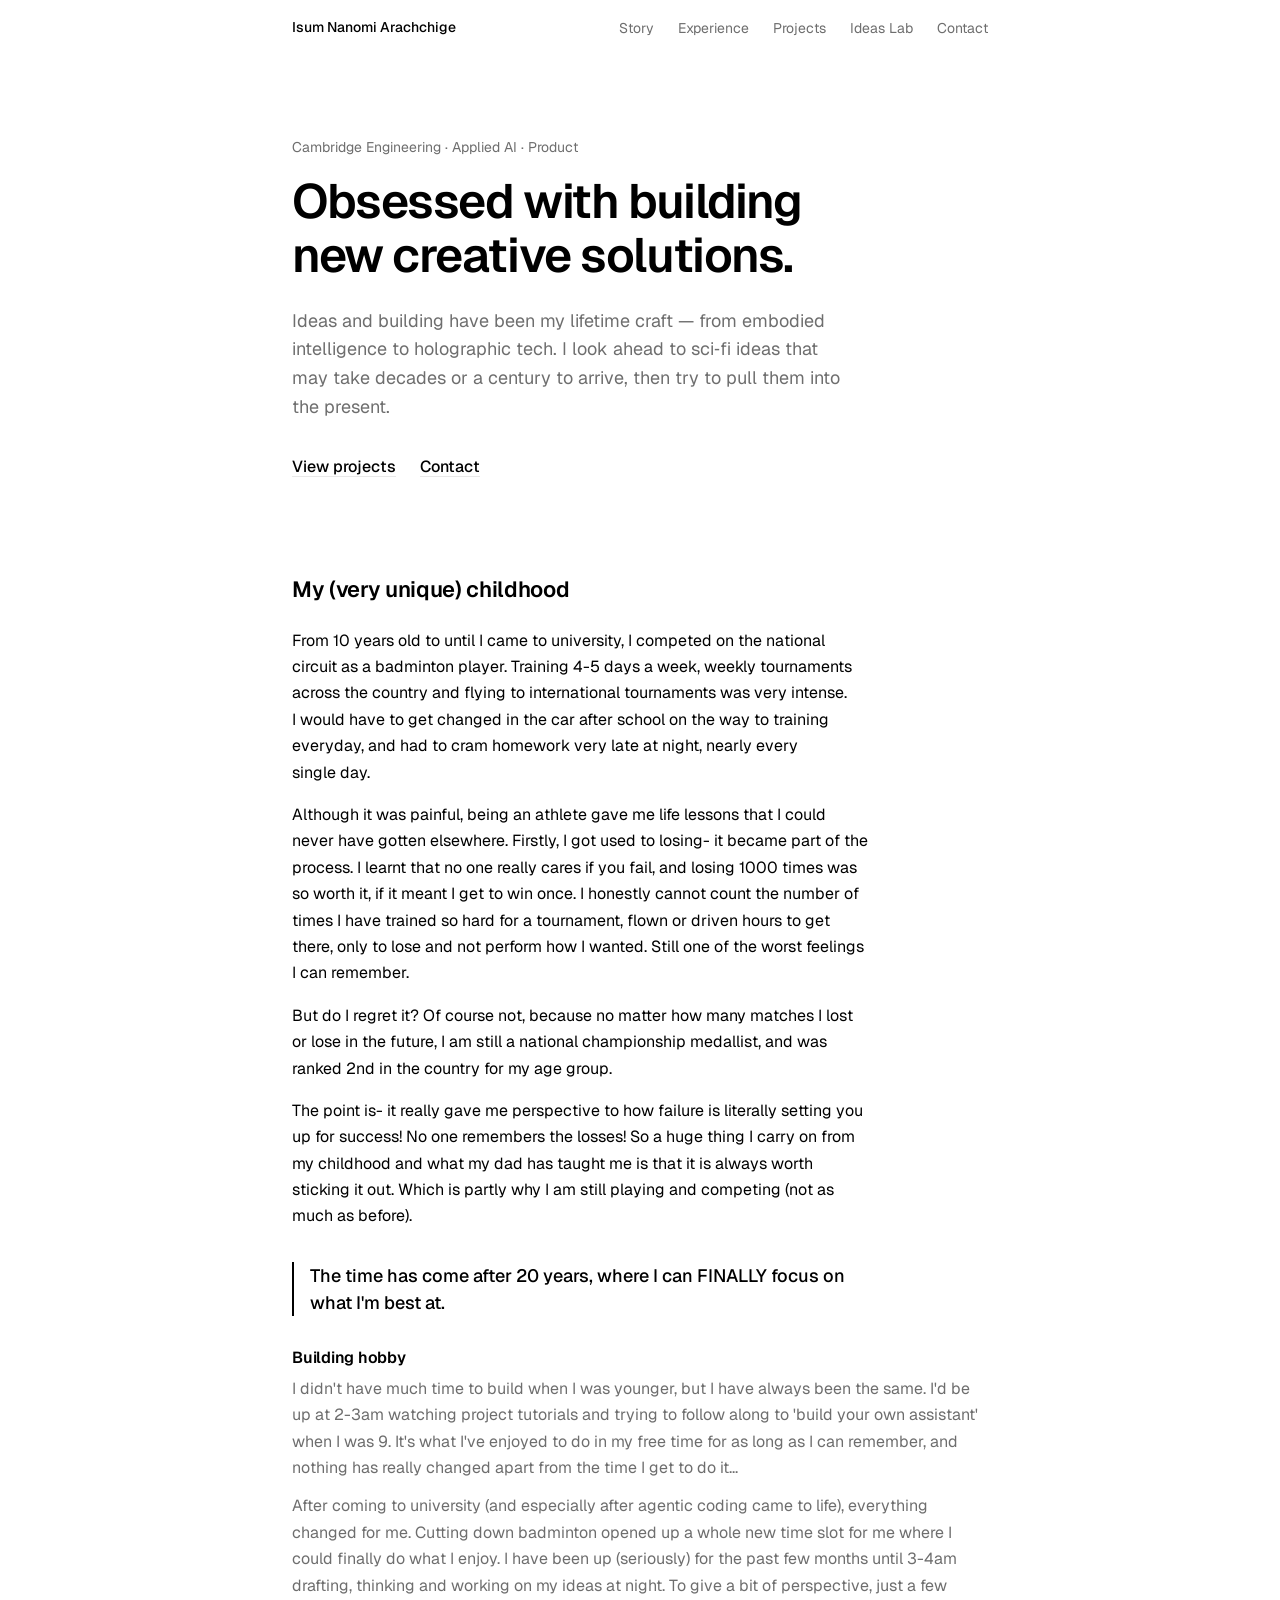
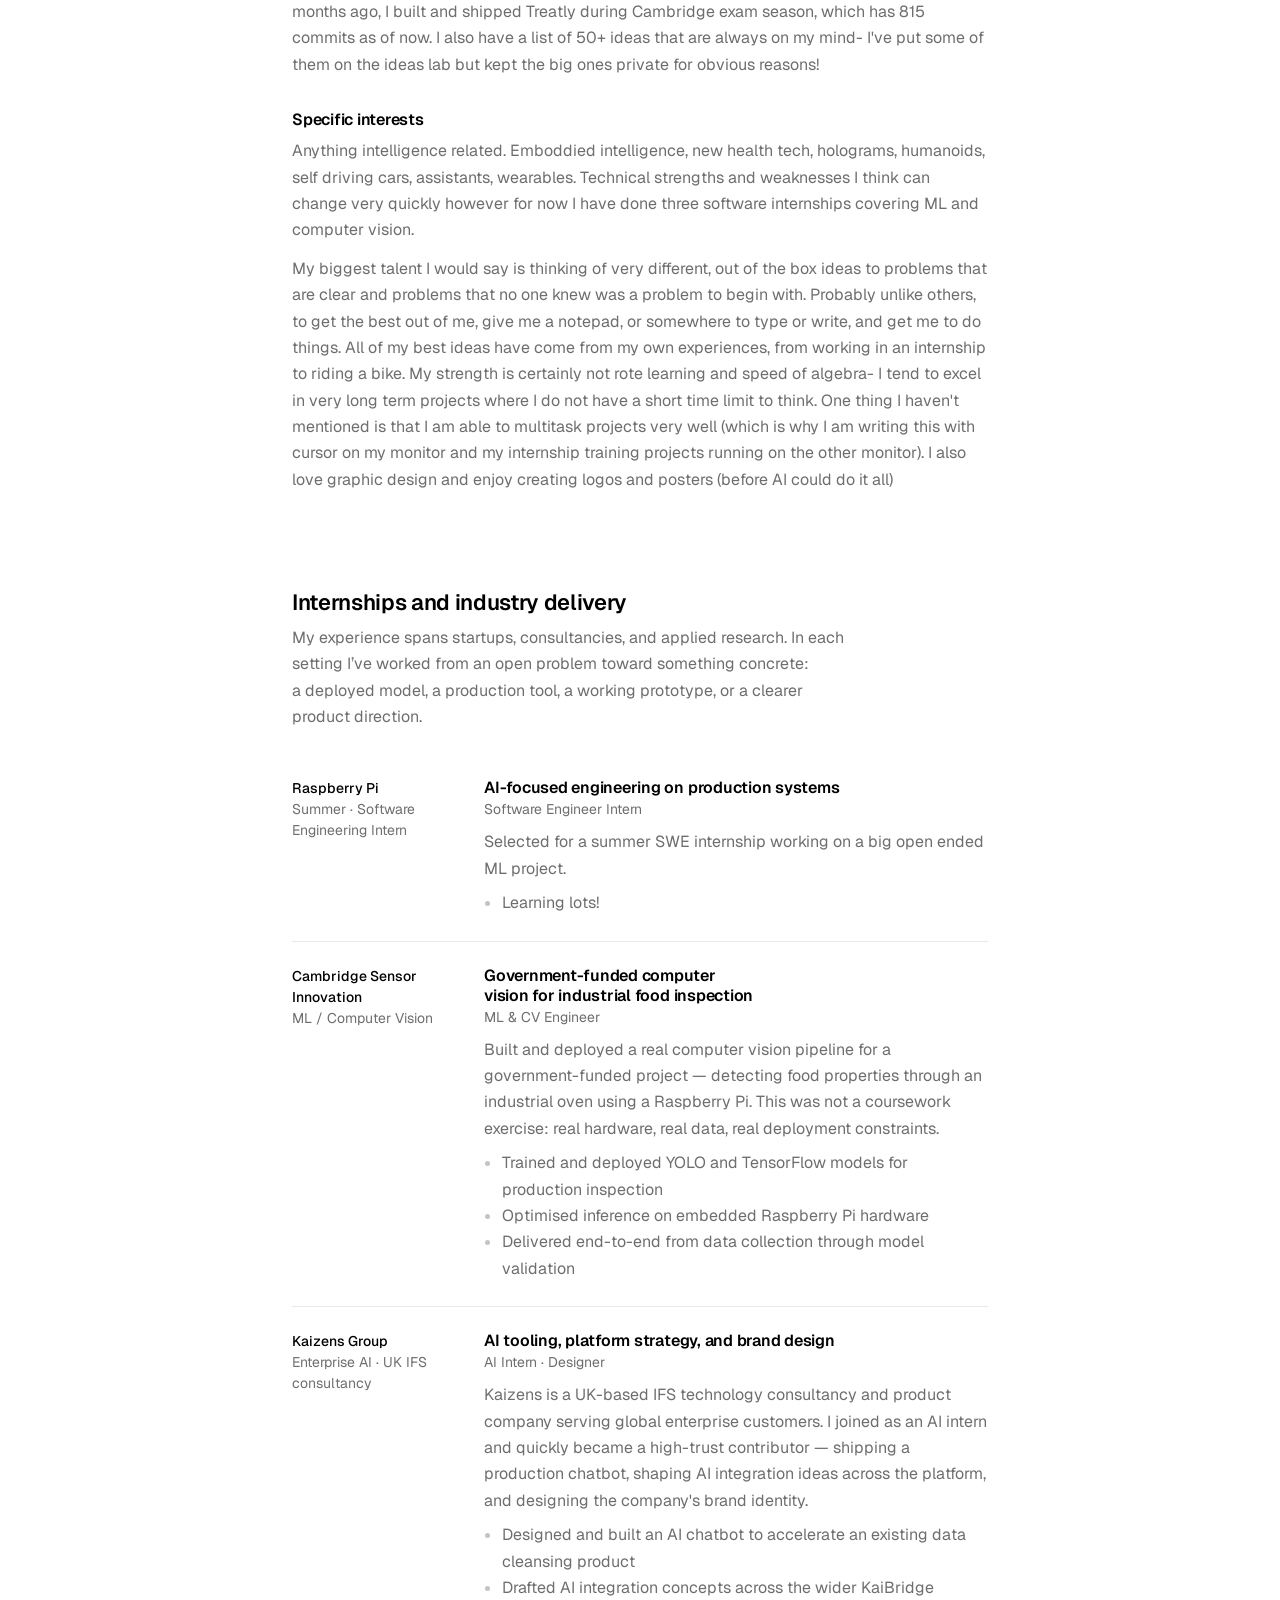
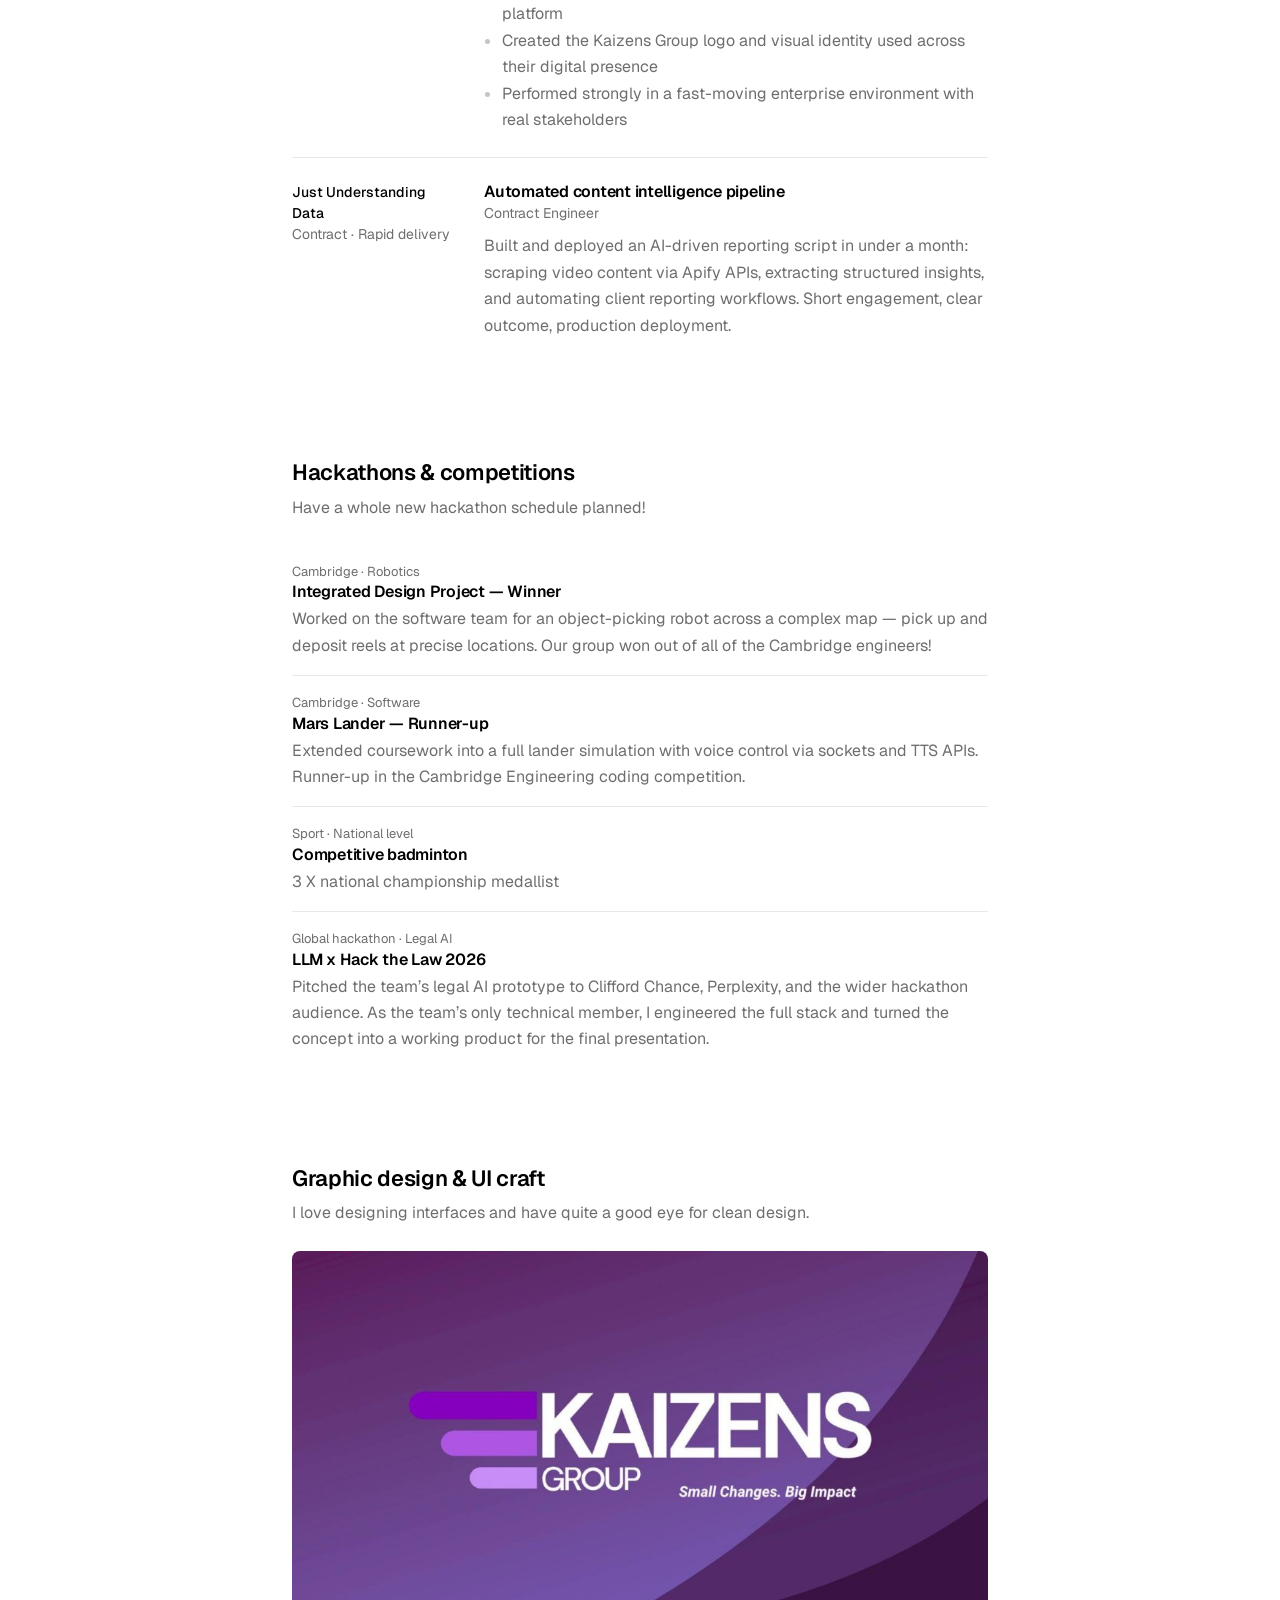
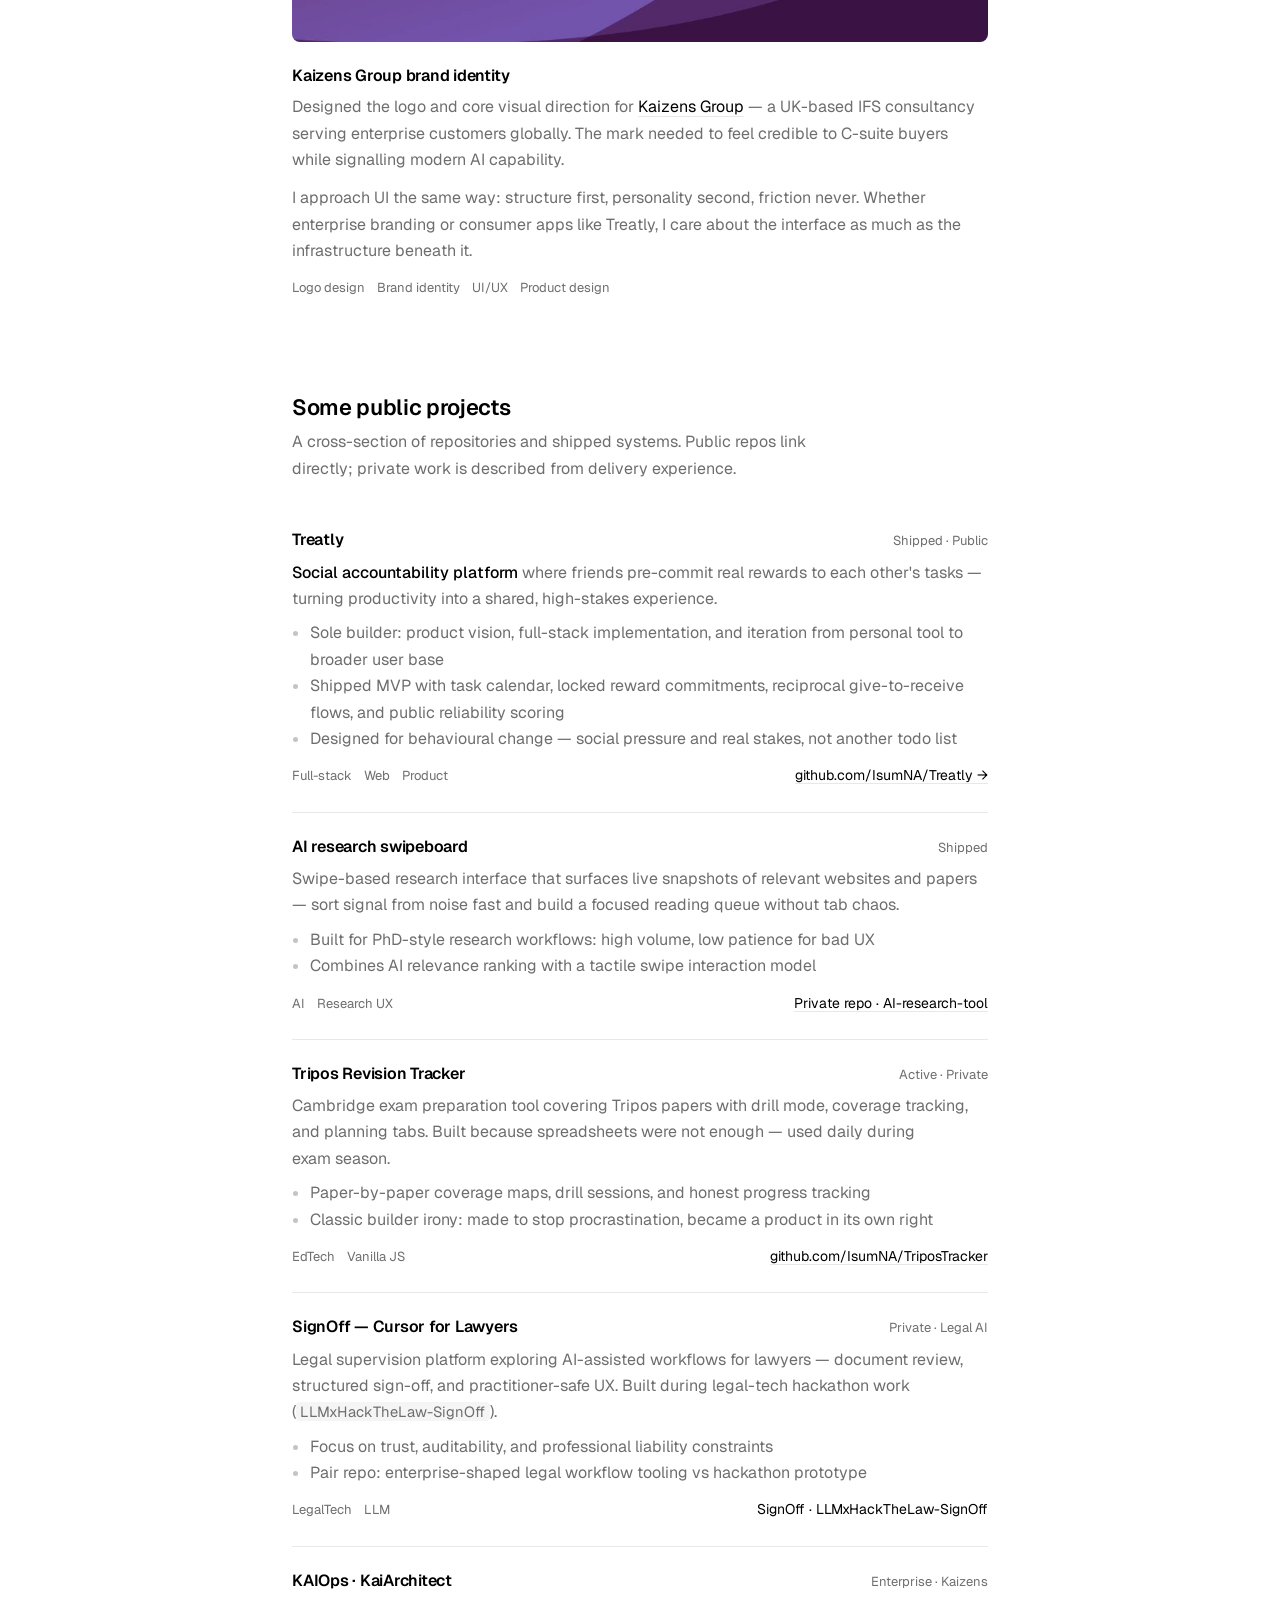
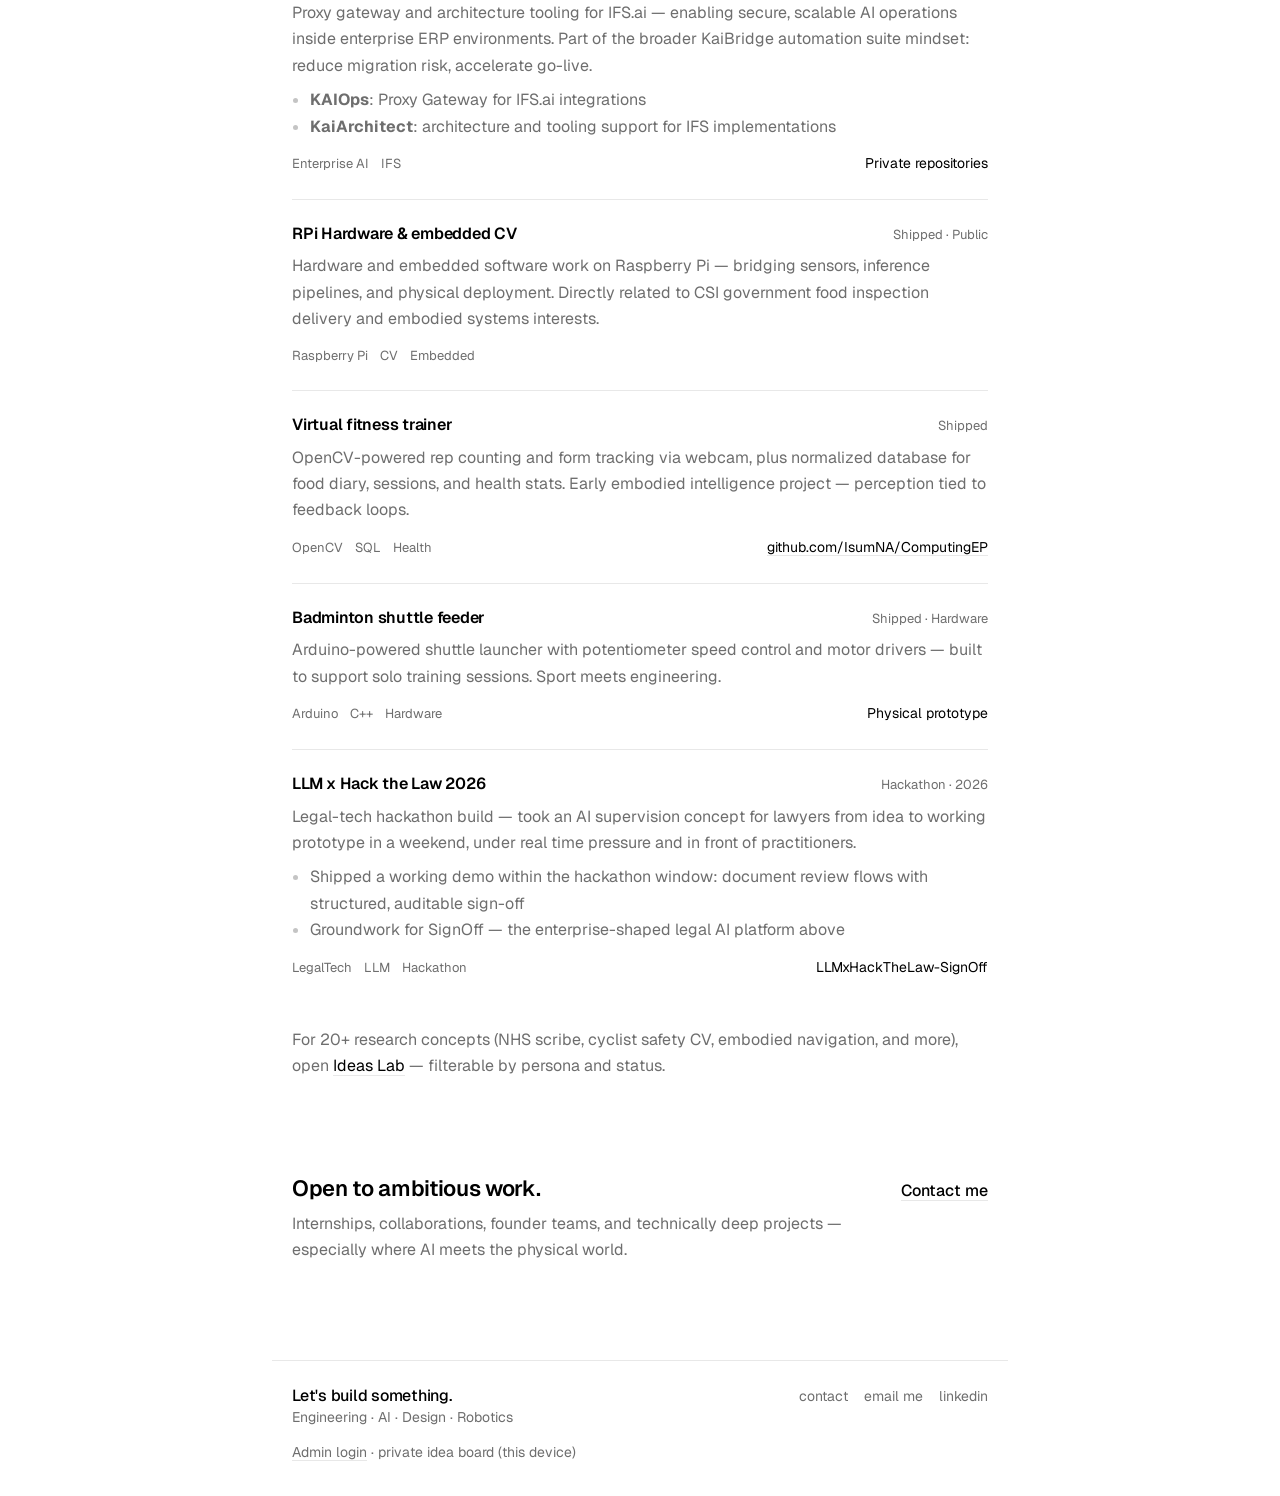
==== commit 5ecc63a0: "Make the redesign minimal: white page, one font, single column - Geist only, black on white, one gre" ====
--- a/index.html
+++ b/index.html
@@ -7,7 +7,7 @@
 <title>Isum Nanomi Arachchige — Portfolio</title>
 <link rel="preconnect" href="https://fonts.googleapis.com">
 <link rel="preconnect" href="https://fonts.gstatic.com" crossorigin>
-<link href="https://fonts.googleapis.com/css2?family=Bricolage+Grotesque:opsz,wdth,wght@12..96,75..100,400..800&family=Source+Serif+4:ital,opsz,wght@0,8..60,400;0,8..60,600;1,8..60,400&display=swap" rel="stylesheet">
+<link href="https://fonts.googleapis.com/css2?family=Geist:wght@400;500;600&display=swap" rel="stylesheet">
 <link rel="stylesheet" href="tokens.css">
 <link rel="stylesheet" href="site.css">
 <script>/* The text editor is for Isum only: open the site with ?edit, or log in as admin. */
@@ -56,22 +56,6 @@
             <a class="btn primary" href="#projects">View projects</a>
             <a class="btn" href="contact.html">Contact</a>
           </div>
-          <div class="horizon" id="horizon">
-            <div class="horizon-head">
-              <h2>Everything in my notebook, by how far away it is</h2>
-              <div class="horizon-legend" id="horizon-count"></div>
-            </div>
-            <div class="horizon-plot" id="horizon-plot"></div>
-            <div class="horizon-axis" aria-hidden="true"><span>Now</span><span>Decades out</span></div>
-            <p class="horizon-caption" id="horizon-caption" aria-live="polite">Point at a dot to read the idea. Click it to open it in the Ideas Lab.</p>
-          </div>
-          <div class="stat-strip reveal">
-            <div class="stat-item"><span>Education</span><b>Cambridge Engineering Tripos</b></div>
-            <div class="stat-item"><span>Internship</span><b>SWE, Raspberry Pi</b></div>
-            <div class="stat-item"><span>Shipped</span><b>Treatly · Gov ML</b></div>
-            <div class="stat-item"><span>Athletics</span><b>National medallist</b></div>
-            <div class="stat-item"><span>Design</span><b>Kaizens brand</b></div>
-          </div>
         </div>
       </div>
     </div>
@@ -85,7 +69,7 @@
     <p class="story-lede reveal">Although it was painful, being an athlete gave me life lessons that I could never have gotten elsewhere. Firstly, I got used to losing- it became part of the process. I learnt that no one really cares if you fail, and losing 1000 times was so worth it, if it meant I get to win once. I honestly cannot count the number of times I have trained so hard for a tournament, flown or driven hours to get there, only to lose and not perform how I wanted. Still one of the worst feelings I can remember.</p>
     <p class="story-lede reveal">But do I regret it? Of course not, because no matter how many matches I lost or lose in the future, I am still a national championship medallist, and was ranked 2nd in the country for my age group.</p>
     <p class="story-lede reveal">The point is- it really gave me perspective to how failure is literally setting you up for success! No one remembers the losses! So a huge thing I carry on from my childhood and what my dad has taught me is that it is always worth sticking it out. Which is partly why I am still playing and competing (not as much as before).</p>
-    <blockquote class="quote reveal"><mark>The time has come after 20 years, where I can FINALLY focus on what I'm best at.</mark></blockquote>
+    <blockquote class="quote reveal">The time has come after 20 years, where I can FINALLY focus on what I'm best at.</blockquote>
     <div class="story-grid">
       <article class="story-card reveal">
         <h3>Building hobby</h3>
@@ -157,7 +141,7 @@
 
   <section class="section wrap" id="competitions">
     <div class="section-head reveal">
-      <h2>Hackathons/<wbr>Competitions</h2>
+      <h2>Hackathons & competitions</h2>
       <p>Have a whole new hackathon schedule planned!</p>
     </div>
     <div class="comp-grid">
@@ -1618,108 +1602,5 @@
 else bootSite();
 
 </script>
-<script>
-/* Horizon: plots every idea card in the Ideas Lab on one line, from shipped (now) to notebook (decades out). */
-(function () {
-  var plot = document.getElementById('horizon-plot');
-  if (!plot) return;
-  var caption = document.getElementById('horizon-caption');
-  if (window.matchMedia && window.matchMedia('(hover: none)').matches) {
-    caption.textContent = 'Tap a dot to read the idea. Tap it again to open it in the Ideas Lab.';
-  }
-  var defaultCaption = caption.textContent;
-  var ZONES = [
-    { s: 'shipped', label: 'Shipped', from: 0, to: 0.3 },
-    { s: 'wip', label: 'Building', from: 0.3, to: 0.42 },
-    { s: 'notebook', label: 'Notebook', from: 0.42, to: 1 },
-  ];
-
-  function cardsFor (status) {
-    return Array.prototype.filter.call(document.querySelectorAll('#idea-feed-root .ic'), function (c) {
-      return (c.dataset.s || '') === status;
-    });
-  }
-  function titleOf (card) {
-    var t = card.querySelector('.ititle');
-    return t ? t.textContent.trim() : 'Idea';
-  }
-  function bodyOf (card) {
-    var b = card.querySelector('.ibody:not(.casual-only)');
-    var text = b ? b.textContent.replace(/\s+/g, ' ').trim() : '';
-    var stop = text.indexOf('. ');
-    return stop > 20 && stop < 170 ? text.slice(0, stop + 1) : (text.length > 170 ? text.slice(0, 167) + '…' : text);
-  }
-  function openIdeas (status, card) {
-    show('ideas');
-    var btn = document.querySelector('.fb[data-f="' + status + '"]');
-    if (btn) filter(btn, status);
-    if (card) {
-      window.setTimeout(function () {
-        card.scrollIntoView({ behavior: 'smooth', block: 'center' });
-        card.style.outline = '2px solid var(--graphite)';
-        card.style.outlineOffset = '3px';
-        window.setTimeout(function () { card.style.outline = ''; }, 2400);
-      }, 120);
-    }
-  }
-  function say (card, dot) {
-    plot.querySelectorAll('.is-on').forEach(function (d) { if (d !== dot) d.classList.remove('is-on'); });
-    if (!card) { caption.textContent = defaultCaption; return; }
-    dot.classList.add('is-on');
-    caption.innerHTML = '';
-    var b = document.createElement('b');
-    b.textContent = titleOf(card);
-    caption.appendChild(b);
-    caption.appendChild(document.createTextNode(' ' + bodyOf(card)));
-  }
-
-  var counts = [];
-  var order = 0;
-  ZONES.forEach(function (z) {
-    var cards = cardsFor(z.s);
-    counts.push(cards.length + ' ' + z.label.toLowerCase());
-    var zone = document.createElement('div');
-    zone.className = 'horizon-zone';
-    zone.style.left = (z.from * 100) + '%';
-    plot.appendChild(zone);
-
-    cards.forEach(function (card, i) {
-      var x = z.from + (z.to - z.from) * ((i + 0.6) / (cards.length + 0.4));
-      var dot = document.createElement('button');
-      dot.type = 'button';
-      dot.className = 'horizon-dot';
-      dot.dataset.s = z.s;
-      var hsh = 0, t = titleOf(card);
-      for (var k = 0; k < t.length; k++) hsh = (hsh * 31 + t.charCodeAt(k)) >>> 0;
-      x += (((hsh >> 8) % 100) / 100 - 0.5) * (z.to - z.from) / (cards.length + 1) * 0.6;
-      x = Math.min(z.to - 0.015, Math.max(z.from + 0.02, x));
-      dot.style.left = (x * 100) + '%';
-      dot.style.top = (30 + (hsh % 56)) + '%';
-      dot.style.setProperty('--d', (order++ * 28) + 'ms');
-      dot.setAttribute('aria-label', titleOf(card) + ' (' + z.label.toLowerCase() + ')');
-      dot.addEventListener('mouseenter', function () { say(card, dot); });
-      dot.addEventListener('focus', function () { say(card, dot); });
-      dot.addEventListener('click', function (e) {
-        /* On touch the first tap reads the idea, the second opens it. */
-        var touch = e.pointerType === 'touch' || (window.matchMedia && window.matchMedia('(hover: none)').matches);
-        if (touch && !dot.classList.contains('is-on')) { say(card, dot); return; }
-        openIdeas(z.s, card);
-      });
-      plot.appendChild(dot);
-    });
-  });
-  plot.addEventListener('mouseleave', function () { say(null); });
-  var legend = document.getElementById('horizon-count');
-  ZONES.forEach(function (z, i) {
-    var b = document.createElement('button');
-    b.type = 'button';
-    b.innerHTML = '<i class="horizon-key" data-s="' + z.s + '"></i>' + counts[i];
-    b.addEventListener('click', function () { openIdeas(z.s); });
-    legend.appendChild(b);
-  });
-  var h = document.getElementById('horizon');
-  h.classList.add('is-drawing');
-})();
-</script>
 </body>
 </html>
--- a/tokens.css
+++ b/tokens.css
@@ -1,29 +1,21 @@
-/* Engineering pad — pale green computation paper, graphite, one highlighter.
-   The site is Isum's notebook made public, so it is drawn like one. */
+/* Minimal: white page, black text, one typeface, one grey for secondary text. */
 :root {
-  --paper: #edf1e7;        /* pad green */
-  --paper-2: #e3e9dc;      /* darker sheet, hovers and wells */
-  --slip: #f6f8f2;         /* loose slip of paper: idea cards, inputs */
-  --grid: #c9d4bf;         /* pad grid and hairlines */
-  --grid-strong: #a9b89c;
-  --graphite: #1f231d;     /* text and solid controls */
-  --graphite-2: #3a4036;
-  --muted: #586052;
-  --highlight: #efe03c;    /* highlighter: shipped things, the one loud colour */
-  --highlight-soft: #f5ec8f;
-  --red-pen: #b8322a;      /* corrections: retired ideas, destructive actions */
+  --bg: #ffffff;
+  --text: #000000;
+  --muted: #6e6e6e;
+  --line: #e8e8e8;
+  --wash: #f5f5f5;      /* hover and input backgrounds */
+  --danger: #c4321f;
 
-  --font-display: "Bricolage Grotesque", "Helvetica Neue", Arial, sans-serif;
-  --font-text: "Source Serif 4", Georgia, "Times New Roman", serif;
+  --font: "Geist", -apple-system, BlinkMacSystemFont, "Segoe UI", Helvetica, Arial, sans-serif;
 
-  /* scale ≈ 1.25, body at 18px */
   --t-xs: 0.8125rem;
-  --t-sm: 0.9375rem;
-  --t-base: 1.125rem;
-  --t-md: 1.3125rem;
-  --t-lg: 1.75rem;
-  --t-xl: clamp(2rem, 3.6vw + 0.6rem, 3rem);
-  --t-display: clamp(2.5rem, 6.4vw + 0.4rem, 5.5rem);
+  --t-sm: 0.875rem;
+  --t-base: 1rem;
+  --t-md: 1.125rem;
+  --t-lg: 1.375rem;
+  --t-xl: 1.75rem;
+  --t-display: clamp(2rem, 3.5vw + 1rem, 3rem);
 
   --s-1: 0.25rem;
   --s-2: 0.5rem;
@@ -32,17 +24,12 @@
   --s-5: 1.5rem;
   --s-6: 2rem;
   --s-7: 3rem;
-  --s-8: 4.5rem;
-  --s-9: 7rem;
+  --s-8: 5rem;
+  --s-9: 8rem;
 
-  --measure: 38rem;        /* ~68 characters of serif body */
-  --page-max: 74rem;
-  --gutter: clamp(1rem, 4vw, 3rem);
-  --nav-h: 3.75rem;
-
-  --r-sm: 3px;
-  --r-md: 6px;
-  --r-pill: 999px;
-
-  --ease: cubic-bezier(0.2, 0.7, 0.2, 1);
+  --measure: 36rem;
+  --page-max: 46rem;     /* one narrow column, like a document */
+  --gutter: 1.25rem;
+  --nav-h: 3.5rem;
+  --radius: 8px;
 }
--- a/site.css
+++ b/site.css
@@ -3,22 +3,15 @@
 *,*::before,*::after{box-sizing:border-box;margin:0;padding:0}
 html{scroll-behavior:smooth;-webkit-text-size-adjust:100%}
 html,body{overflow-x:clip}
-body{
-  background:var(--paper);
-  color:var(--graphite);
-  font:400 var(--t-base)/1.62 var(--font-text);
-  font-optical-sizing:auto;
-  -webkit-font-smoothing:antialiased;
-  text-rendering:optimizeLegibility;
-}
+body{background:var(--bg);color:var(--text);font:400 var(--t-base)/1.65 var(--font);-webkit-font-smoothing:antialiased}
 img{display:block;max-width:100%;height:auto}
-a{color:inherit;text-decoration-line:underline;text-decoration-color:var(--grid-strong);text-decoration-thickness:1px;text-underline-offset:.2em}
-a:hover{text-decoration-color:var(--graphite)}
-::selection{background:var(--highlight)}
-:focus-visible{outline:2px solid var(--graphite);outline-offset:3px;border-radius:2px}
-code{font:inherit;font-size:.9em;background:var(--paper-2);padding:0 .25em;border-radius:var(--r-sm)}
+a{color:inherit;text-decoration:underline;text-decoration-color:var(--line);text-decoration-thickness:1px;text-underline-offset:.22em;transition:text-decoration-color .15s}
+a:hover{text-decoration-color:currentColor}
+::selection{background:#e6e6e6}
+:focus-visible{outline:2px solid var(--text);outline-offset:3px;border-radius:2px}
+code{font:inherit;font-size:.92em;background:var(--wash);padding:0 .3em;border-radius:4px}
 button{font:inherit;color:inherit;background:none;border:0;cursor:pointer}
-h1,h2,h3,h4{font-family:var(--font-display);font-weight:700;letter-spacing:-.02em;line-height:1.1;text-wrap:balance}
+h1,h2,h3{font-weight:600;letter-spacing:-.015em;line-height:1.25;text-wrap:balance}
 p{text-wrap:pretty}
 
 .wrap{max-width:var(--page-max);margin-inline:auto;padding-inline:var(--gutter)}
@@ -26,353 +19,221 @@
 .page.active{display:block}
 .hidden{display:none!important}
 .casual-only{display:none!important}
-/* Scroll-reveal is retired: content is visible as soon as it loads. */
 .reveal,.ic.ic-reveal{opacity:1;transform:none}
 
-/* ─── Buttons ─────────────────────────────────────────── */
-.btn,.btn-contact{
-  display:inline-flex;align-items:center;justify-content:center;gap:var(--s-2);
-  min-height:2.75rem;padding:0 var(--s-5);
-  font:600 var(--t-sm)/1 var(--font-display);letter-spacing:0;
-  color:var(--graphite);text-decoration:none;
-  border:1.5px solid var(--graphite);border-radius:var(--r-pill);
-  transition:background-color .15s var(--ease),color .15s var(--ease);
-}
-.btn:hover{background:var(--paper-2);text-decoration:none}
-.btn.primary,.btn-contact{background:var(--graphite);color:var(--paper)}
-.btn.primary:hover,.btn-contact:hover{background:var(--graphite-2);color:var(--paper)}
-.btn:disabled{opacity:.5;cursor:not-allowed}
-
-/* ─── Header ──────────────────────────────────────────── */
-.site-nav{
-  position:sticky;top:0;z-index:30;
-  background:color-mix(in srgb,var(--paper) 92%,transparent);
-  backdrop-filter:blur(8px);-webkit-backdrop-filter:blur(8px);
-  border-bottom:1px solid var(--grid);
-}
+/* Links styled as buttons stay quiet: just text */
+.btn,.btn-contact{font-weight:500;text-decoration:underline;text-decoration-color:var(--line);text-underline-offset:.22em}
+.btn:hover,.btn-contact:hover{text-decoration-color:currentColor}
+
+/* ─── Header ─── */
+.site-nav{position:sticky;top:0;z-index:30;background:rgba(255,255,255,.92);backdrop-filter:blur(8px);-webkit-backdrop-filter:blur(8px)}
 .site-nav .wrap{min-height:var(--nav-h);display:flex;align-items:center;justify-content:space-between;gap:var(--s-5)}
-.brand{display:flex;flex-direction:column;align-items:flex-start;text-align:left;text-decoration:none;color:var(--graphite)}
+.brand{display:flex;flex-direction:column;align-items:flex-start;text-decoration:none;color:var(--text)}
 .brand small{display:none}
-.brand strong{font:700 1.0625rem/1.1 var(--font-display);letter-spacing:-.015em;white-space:nowrap}
-.nav-links{list-style:none;display:flex;align-items:center;gap:var(--s-1)}
-.nav-links a{
-  white-space:nowrap;display:inline-flex;align-items:center;min-height:2.25rem;padding:0 var(--s-3);
-  font:500 var(--t-sm)/1 var(--font-display);color:var(--muted);text-decoration:none;border-radius:var(--r-pill);
-}
-.nav-links a:hover{color:var(--graphite)}
-.nav-links a.active,.nav-links a[aria-current="page"]{color:var(--graphite);background:var(--highlight)}
-.nav-links a.btn.primary,.nav-links a.btn-contact{min-height:2.25rem;padding:0 var(--s-4);margin-inline-start:var(--s-2);color:var(--paper);background:var(--graphite);border-color:var(--graphite)}
-.nav-links a.btn-contact[aria-current="page"]{color:var(--paper)}
-
-/* ─── Hero ────────────────────────────────────────────── */
+.brand strong{font-weight:500;font-size:var(--t-sm);white-space:nowrap}
+.nav-links{list-style:none;display:flex;align-items:center;gap:var(--s-5)}
+.nav-links a,.nav-links a.btn.primary,.nav-links a.btn-contact{font-size:var(--t-sm);font-weight:400;color:var(--muted);text-decoration:none;white-space:nowrap}
+.nav-links a:hover,.nav-links a.active,.nav-links a[aria-current="page"]{color:var(--text)}
+
+/* ─── Hero ─── */
 .hero{padding-block:var(--s-8) var(--s-7)}
 .hero-media{display:none}
-.hero-inner{position:relative}
-.hero-brand{font:600 var(--t-sm)/1.3 var(--font-display);color:var(--graphite)}
-.eyebrow{font:400 var(--t-sm)/1.4 var(--font-display);color:var(--muted);margin-block:var(--s-1) var(--s-6)}
-.hero h1{
-  font-size:var(--t-display);font-weight:750;font-stretch:88%;
-  line-height:.96;letter-spacing:-.035em;max-width:14ch;
-}
+.hero-brand{display:none}
+.eyebrow{font-size:var(--t-sm);color:var(--muted);margin-block-end:var(--s-4)}
+.hero h1{font-size:var(--t-display);font-weight:600;letter-spacing:-.03em;line-height:1.12;max-width:18ch}
 .hero h1 em{font-style:normal}
-.lead{font-size:var(--t-md);line-height:1.5;color:var(--graphite-2);max-width:var(--measure);margin-block-start:var(--s-5)}
-.hero-actions{display:flex;flex-wrap:wrap;gap:var(--s-3);margin-block-start:var(--s-6)}
-
-/* The horizon: every idea in the notebook, plotted by how far off it is. */
-.horizon{margin-block-start:var(--s-8)}
-.horizon-head{display:flex;flex-wrap:wrap;align-items:baseline;justify-content:space-between;gap:var(--s-2) var(--s-5);margin-block-end:var(--s-3)}
-.horizon-head h2{font-size:var(--t-md);font-weight:650;letter-spacing:-.01em}
-.horizon-legend{display:flex;flex-wrap:wrap;gap:var(--s-1) var(--s-4)}
-.horizon-legend button{display:inline-flex;align-items:center;gap:6px;min-height:2rem;font:500 var(--t-sm)/1 var(--font-display);color:var(--graphite-2)}
-.horizon-legend button:hover{color:var(--graphite);text-decoration:underline;text-underline-offset:.2em}
-.horizon-key{width:11px;height:11px;border-radius:50%;border:1.5px solid var(--graphite);background:var(--slip)}
-.horizon-key[data-s="shipped"]{background:var(--highlight)}
-.horizon-key[data-s="wip"]{background:linear-gradient(90deg,var(--highlight) 50%,var(--slip) 50%)}
-.horizon-plot{
-  position:relative;height:13rem;
-  border-block:1px solid var(--grid-strong);
-  background-color:var(--slip);
-  background-image:
-    linear-gradient(var(--grid) 1px,transparent 1px),
-    linear-gradient(90deg,var(--grid) 1px,transparent 1px);
-  background-size:1.25rem 1.25rem;
-  background-position:-1px -1px;
-}
-.horizon-zone{position:absolute;top:0;bottom:0;border-inline-start:1.5px dashed var(--graphite-2)}
-.horizon-zone:first-child{border:0}
-.horizon-dot{
-  position:absolute;width:15px;height:15px;margin:-7.5px 0 0 -7.5px;border-radius:50%;
-  border:1.5px solid var(--graphite);background:var(--slip);
-  transition:transform .15s var(--ease);
-}
-.horizon-dot[data-s="shipped"]{background:var(--highlight)}
-.horizon-dot[data-s="wip"]{background:linear-gradient(90deg,var(--highlight) 50%,var(--slip) 50%)}
-.horizon-dot:hover,.horizon-dot:focus-visible,.horizon-dot.is-on{transform:scale(1.45);z-index:2}
-.horizon-axis{display:flex;justify-content:space-between;margin-block-start:var(--s-2);font:500 var(--t-xs)/1.2 var(--font-display);color:var(--muted)}
-.horizon-caption{min-height:3.2em;margin-block-start:var(--s-3);font-size:var(--t-sm);line-height:1.5;color:var(--graphite-2);max-width:var(--measure)}
-.horizon-caption b{font-family:var(--font-display);font-weight:650}
-@media (prefers-reduced-motion:no-preference){
-  .horizon.is-drawing .horizon-dot{animation:dot-in .5s var(--ease) both;animation-delay:var(--d,0ms)}
-  @keyframes dot-in{from{opacity:0;transform:scale(.2)}to{opacity:1;transform:scale(1)}}
-}
-
-.stat-strip{
-  display:grid;grid-template-columns:repeat(5,minmax(0,1fr));gap:var(--s-5);
-  margin-block-start:var(--s-7);
-}
-.stat-item span{display:block;font:500 var(--t-xs)/1.3 var(--font-display);color:var(--muted)}
-.stat-item b{display:block;font:600 var(--t-sm)/1.35 var(--font-display);margin-block-start:var(--s-1)}
-
-/* ─── Sections ────────────────────────────────────────── */
-#page-home main>.section{padding-block:0 var(--s-8)}
-#page-home main>.section::before{content:"";display:block;border-top:1px solid var(--grid-strong);margin-block-end:var(--s-8)}
-.section-head{margin-block-end:var(--s-6);max-width:var(--measure)}
+.lead{font-size:var(--t-md);line-height:1.6;color:var(--muted);max-width:var(--measure);margin-block-start:var(--s-5)}
+.hero-actions{display:flex;flex-wrap:wrap;gap:var(--s-5);margin-block-start:var(--s-6)}
+
+/* ─── Sections ─── */
+#page-home main>.section{padding-block:var(--s-7)}
+.section-head{margin-block-end:var(--s-5);max-width:var(--measure)}
 .section-head .label{display:none}
-.section-head h2{font-size:var(--t-xl)}
-.section-head p{margin-block-start:var(--s-3);color:var(--muted)}
+.section-head h2{font-size:var(--t-lg)}
+.section-head p{margin-block-start:var(--s-2);color:var(--muted)}
 
 /* Story */
-.story-section{display:grid;grid-template-columns:minmax(0,17rem) minmax(0,1fr);column-gap:var(--s-8)}
-.story-section::before{grid-column:1/-1}
-.story-section>*{grid-column:2}
-.story-section>.section-head{grid-column:1;grid-row:2/span 20;align-self:start;position:sticky;top:calc(var(--nav-h) + var(--s-5))}
-.story-lede{max-width:var(--measure);font-size:var(--t-md);line-height:1.6}
+.story-lede{max-width:var(--measure)}
 .story-lede+.story-lede{margin-block-start:var(--s-4)}
-.quote{
-  max-width:22ch;margin-block:var(--s-7);
-  font:750 var(--t-xl)/1.08 var(--font-display);font-stretch:90%;letter-spacing:-.025em;
-}
-.quote mark{background:linear-gradient(transparent 55%,var(--highlight) 55%, var(--highlight) 92%,transparent 92%);color:inherit;padding-inline:.05em}
-.story-grid{display:grid;grid-template-columns:repeat(2,minmax(0,1fr));gap:var(--s-7);margin-block-start:var(--s-7)}
-.story-section .story-grid{grid-template-columns:minmax(0,1fr);max-width:var(--measure);gap:var(--s-6);margin-block-start:0}
-.story-card h3{font-size:var(--t-lg);margin-block-end:var(--s-3)}
-.story-card p{color:var(--graphite-2)}
-.story-card p+p{margin-block-start:var(--s-4)}
+.quote{max-width:var(--measure);margin-block:var(--s-6);padding-inline-start:var(--s-4);border-inline-start:2px solid var(--text);font-size:var(--t-md);font-weight:500;line-height:1.5}
+.story-grid{display:grid;gap:var(--s-6);margin-block-start:var(--s-6)}
+.story-card h3{font-size:var(--t-base);margin-block-end:var(--s-2)}
+.story-card p{color:var(--muted)}
+.story-card p+p{margin-block-start:var(--s-3)}
 
 /* Experience */
-.timeline{border-top:1px solid var(--grid)}
-.exp-card{display:grid;grid-template-columns:15rem minmax(0,1fr);gap:var(--s-6);padding-block:var(--s-6);border-bottom:1px solid var(--grid)}
-.exp-meta{font:400 var(--t-sm)/1.4 var(--font-display);color:var(--muted)}
-.exp-meta .co{display:block;font:700 var(--t-md)/1.2 var(--font-display);color:var(--graphite);margin-block-end:var(--s-1)}
-.exp-card h3{font-size:var(--t-md);font-weight:650;letter-spacing:-.01em}
-.exp-card .role{font:500 var(--t-sm)/1.4 var(--font-display);color:var(--muted);margin-block:var(--s-1) var(--s-3)}
-.exp-card p,.exp-card li{max-width:var(--measure);color:var(--graphite-2)}
-.exp-card ul{margin-block-start:var(--s-3);padding-inline-start:1.1em}
-.exp-card li+li{margin-block-start:var(--s-1)}
-.exp-card li::marker{color:var(--grid-strong)}
+.exp-card{display:grid;grid-template-columns:10.5rem minmax(0,1fr);gap:var(--s-5);padding-block:var(--s-5)}
+.exp-card+.exp-card{border-top:1px solid var(--line)}
+.exp-meta{font-size:var(--t-sm);color:var(--muted);line-height:1.5}
+.exp-meta .co{display:block;color:var(--text);font-weight:500}
+.exp-card h3{font-size:var(--t-base)}
+.exp-card .role{font-size:var(--t-sm);color:var(--muted);margin-block-end:var(--s-2)}
+.exp-card p,.exp-card li{color:var(--muted)}
+.exp-card ul{margin-block-start:var(--s-2);padding-inline-start:1.1em}
+.exp-card li::marker{color:#c4c4c4}
 
 /* Competitions */
-.comp-grid{display:grid;grid-template-columns:repeat(2,minmax(0,1fr));column-gap:var(--s-7);border-top:1px solid var(--grid)}
-.comp-card{padding-block:var(--s-5);border-bottom:1px solid var(--grid)}
-.comp-card .tag{font:500 var(--t-xs)/1.3 var(--font-display);color:var(--muted)}
-.comp-card h3{font-size:var(--t-md);margin-block:var(--s-1) var(--s-2)}
-.comp-card p{color:var(--graphite-2)}
+.comp-grid{display:grid}
+.comp-card{padding-block:var(--s-4)}
+.comp-card+.comp-card{border-top:1px solid var(--line)}
+.comp-card .tag{font-size:var(--t-xs);color:var(--muted)}
+.comp-card h3{font-size:var(--t-base);margin-block-end:var(--s-1)}
+.comp-card p{color:var(--muted)}
 
 /* Design */
-.design-panel{display:grid;grid-template-columns:minmax(0,1.1fr) minmax(0,1fr);gap:var(--s-7);align-items:start}
-.logo-stage img{border-radius:var(--r-md);border:1px solid var(--grid)}
-.design-copy h3{font-size:var(--t-lg);margin-block-end:var(--s-3)}
-.design-copy p{color:var(--graphite-2)}
+.design-panel{display:grid;gap:var(--s-5)}
+.logo-stage img{border-radius:var(--radius)}
+.design-copy h3{font-size:var(--t-base);margin-block-end:var(--s-2)}
+.design-copy p{color:var(--muted)}
 .design-copy p+p{margin-block-start:var(--s-3)}
-.tag-row{display:flex;flex-wrap:wrap;gap:var(--s-1) var(--s-3);margin-block-start:var(--s-4)}
-.tag{font:500 var(--t-xs)/1.3 var(--font-display);color:var(--muted)}
-.tag-row .tag+.tag::before{content:"/";margin-inline-end:var(--s-3);color:var(--grid-strong)}
+.design-copy a{color:var(--text)}
+.tag-row{display:flex;flex-wrap:wrap;gap:var(--s-1) var(--s-3);margin-block-start:var(--s-3)}
+.tag{font-size:var(--t-xs);color:var(--muted)}
 
 /* Projects */
-.project-grid{display:grid;grid-template-columns:repeat(2,minmax(0,1fr));column-gap:var(--s-7);border-top:1px solid var(--grid)}
-.project-card{display:flex;flex-direction:column;padding-block:var(--s-6);border-bottom:1px solid var(--grid)}
-.pc-top{display:flex;align-items:baseline;justify-content:space-between;gap:var(--s-3);margin-block-end:var(--s-3)}
-.pc-top h3{font-size:var(--t-lg)}
-.status{flex:none;font:600 var(--t-xs)/1 var(--font-display);padding:5px 8px;border-radius:var(--r-sm);border:1px solid var(--grid-strong);color:var(--graphite-2);white-space:nowrap}
-.status.shipped{background:var(--highlight);border-color:var(--highlight);color:var(--graphite)}
-.project-card p,.project-card li{color:var(--graphite-2)}
-.project-card p strong{color:var(--graphite);font-weight:600}
-.project-card ul{margin-block-start:var(--s-3);padding-inline-start:1.1em}
-.project-card li+li{margin-block-start:var(--s-1)}
-.project-card li::marker{color:var(--grid-strong)}
-.pc-foot{margin-block-start:auto;padding-block-start:var(--s-4);display:flex;flex-wrap:wrap;align-items:baseline;justify-content:space-between;gap:var(--s-2) var(--s-4)}
+.project-grid{display:grid}
+.project-card{padding-block:var(--s-5)}
+.project-card+.project-card{border-top:1px solid var(--line)}
+.pc-top{display:flex;align-items:baseline;justify-content:space-between;gap:var(--s-4);margin-block-end:var(--s-2)}
+.pc-top h3{font-size:var(--t-base)}
+.status{flex:none;font-size:var(--t-xs);color:var(--muted);white-space:nowrap}
+.project-card p,.project-card li{color:var(--muted)}
+.project-card p strong{color:var(--text);font-weight:500}
+.project-card ul{margin-block-start:var(--s-2);padding-inline-start:1.1em}
+.project-card li::marker{color:#c4c4c4}
+.pc-foot{display:flex;flex-wrap:wrap;align-items:baseline;justify-content:space-between;gap:var(--s-2) var(--s-4);margin-block-start:var(--s-3)}
 .pc-foot .tag-row{margin:0}
-.gh-link{font:500 var(--t-xs)/1.3 var(--font-display);color:var(--graphite)}
-.research-note{margin-block-start:var(--s-6);max-width:var(--measure);color:var(--muted)}
-.research-note a{color:var(--graphite)}
-
-/* Closing band */
-#page-home main>.section:last-child::before{display:none}
-.cta-band{display:flex;flex-wrap:wrap;align-items:flex-end;justify-content:space-between;gap:var(--s-5);padding:var(--s-7) var(--s-6);background:var(--graphite);color:var(--paper);border-radius:var(--r-md)}
-.cta-band h2{font-size:var(--t-xl)}
-.cta-band p{margin-block-start:var(--s-3);max-width:34rem;color:color-mix(in srgb,var(--paper) 78%,transparent)}
-.cta-band .btn.primary{background:var(--highlight);border-color:var(--highlight);color:var(--graphite)}
-.cta-band .btn.primary:hover{background:var(--highlight-soft)}
-
-/* ─── Footer ──────────────────────────────────────────── */
-.site-footer{border-top:1px solid var(--grid-strong);padding-block:var(--s-7) var(--s-6)}
-.site-footer .wrap{display:flex;flex-wrap:wrap;align-items:flex-end;justify-content:space-between;gap:var(--s-5)}
-.site-footer h2{font-size:var(--t-lg)}
-.site-footer p{font:400 var(--t-sm)/1.4 var(--font-display);color:var(--muted);margin-block-start:var(--s-1)}
-.flinks{display:flex;flex-wrap:wrap;gap:var(--s-2)}
-.flinks a{font:500 var(--t-sm)/1 var(--font-display);text-decoration:none;padding:var(--s-2) var(--s-3);border:1px solid var(--grid-strong);border-radius:var(--r-pill)}
-.flinks a:hover{background:var(--paper-2)}
-.foot-mini{flex-basis:100%;font:400 var(--t-xs)/1.4 var(--font-display);color:var(--muted)}
-.foot-admin-btn{font:inherit;color:var(--muted);text-decoration:underline;text-decoration-color:var(--grid-strong)}
-
-/* ─── Ideas Lab ───────────────────────────────────────── */
-.ideas-page .container{max-width:var(--page-max);margin-inline:auto;padding:var(--s-8) var(--gutter) var(--s-8)}
-.ideas-page .ihero h2{font-size:var(--t-display);font-weight:750;font-stretch:88%;letter-spacing:-.035em;line-height:.96}
-.ideas-page .ihero p{max-width:var(--measure);margin-block-start:var(--s-4);font-size:var(--t-md);color:var(--graphite-2)}
-.ideas-tools{display:flex;flex-wrap:wrap;align-items:center;gap:var(--s-3);margin-block-start:var(--s-6)}
-.count-pill{font:600 var(--t-sm)/1 var(--font-display);padding:var(--s-2) var(--s-3);background:var(--highlight);border-radius:var(--r-sm)}
-.idea-search{
-  flex:1 1 18rem;max-width:28rem;min-height:2.75rem;padding:0 var(--s-4);
-  font:400 var(--t-sm)/1 var(--font-display);color:var(--graphite);
-  background:var(--slip);border:1.5px solid var(--grid-strong);border-radius:var(--r-pill);
-}
+.gh-link{font-size:var(--t-sm);color:var(--text)}
+.research-note{margin-block-start:var(--s-5);color:var(--muted)}
+.research-note a{color:var(--text)}
+
+/* Closing line */
+.cta-band{display:flex;flex-wrap:wrap;align-items:baseline;justify-content:space-between;gap:var(--s-3) var(--s-5)}
+.cta-band h2{font-size:var(--t-lg)}
+.cta-band p{margin-block-start:var(--s-2);max-width:var(--measure);color:var(--muted)}
+
+/* ─── Footer ─── */
+.site-footer{padding-block:var(--s-7) var(--s-6)}
+.site-footer .wrap{display:flex;flex-wrap:wrap;align-items:baseline;justify-content:space-between;gap:var(--s-3) var(--s-5);padding-block-start:var(--s-5);border-top:1px solid var(--line)}
+.site-footer h2{font-size:var(--t-base);font-weight:500}
+.site-footer p{font-size:var(--t-sm);color:var(--muted)}
+.flinks{display:flex;flex-wrap:wrap;gap:var(--s-4)}
+.flinks a{font-size:var(--t-sm);color:var(--muted);text-decoration:none}
+.flinks a:hover{color:var(--text)}
+.foot-mini{flex-basis:100%;font-size:var(--t-xs);color:var(--muted)}
+.foot-admin-btn{font-size:inherit;color:var(--muted);text-decoration:underline;text-decoration-color:var(--line);text-underline-offset:.22em}
+
+/* ─── Ideas Lab ─── */
+.ideas-page .container{max-width:64rem;margin-inline:auto;padding:var(--s-8) var(--gutter)}
+.ideas-page .ihero h2{font-size:var(--t-display);letter-spacing:-.03em;line-height:1.12}
+.ideas-page .ihero p{max-width:var(--measure);margin-block-start:var(--s-3);font-size:var(--t-md);color:var(--muted)}
+.ideas-tools{display:flex;flex-wrap:wrap;align-items:center;gap:var(--s-4);margin-block-start:var(--s-6)}
+.count-pill{font-size:var(--t-sm);color:var(--muted)}
+.idea-search{flex:1 1 16rem;max-width:24rem;height:2.5rem;padding:0 var(--s-4);font:inherit;font-size:var(--t-sm);color:var(--text);background:var(--wash);border:1px solid transparent;border-radius:var(--radius)}
 .idea-search::placeholder{color:var(--muted)}
-.idea-search:focus-visible{border-color:var(--graphite);outline-offset:1px}
-.persona-section{margin-block-start:var(--s-7);padding-block-start:var(--s-5);border-top:1px solid var(--grid-strong)}
-.persona-section h3{font-size:var(--t-md)}
+.idea-search:focus-visible{background:var(--bg);border-color:var(--text);outline:none}
+.persona-section{margin-block-start:var(--s-7)}
+.persona-section h3{font-size:var(--t-base)}
 .ideas-intro-persona{font-size:var(--t-sm);color:var(--muted);margin-block:var(--s-1) var(--s-4);max-width:var(--measure)}
-.persona-strip{display:flex;gap:var(--s-2);overflow-x:auto;padding-block:var(--s-1) var(--s-3);scrollbar-width:thin;scroll-snap-type:x proximity}
-.persona-card{
-  flex:0 0 8.5rem;scroll-snap-align:start;display:flex;flex-direction:column;align-items:flex-start;gap:2px;text-align:left;
-  padding:var(--s-3);background:var(--slip);border:1.5px solid var(--grid);border-radius:var(--r-md);
-}
-.persona-card:hover{border-color:var(--grid-strong)}
-.persona-card.on{border-color:var(--graphite);background:var(--highlight-soft)}
-.persona-card .avatar{width:2rem;height:2rem;display:grid;place-items:center;font-size:1rem;border-radius:50%;margin-block-end:var(--s-1);border:1px solid rgba(0,0,0,.08)}
-.persona-card .p-name{font:650 var(--t-xs)/1.25 var(--font-display)}
-.persona-card .p-tag{font:400 .75rem/1.3 var(--font-display);color:var(--muted)}
-.filters{display:flex;flex-wrap:wrap;gap:var(--s-2);margin-block:var(--s-5)}
-.fb{min-height:2.25rem;padding:0 var(--s-4);font:500 var(--t-sm)/1 var(--font-display);border:1.5px solid var(--grid-strong);border-radius:var(--r-pill);background:transparent}
-.fb:hover{border-color:var(--graphite)}
-.fb.on{background:var(--graphite);border-color:var(--graphite);color:var(--paper)}
-.feed{columns:3 20rem;column-gap:var(--s-4)}
+.persona-strip{display:flex;gap:var(--s-2);overflow-x:auto;padding-block-end:var(--s-2);scrollbar-width:thin}
+.persona-card{flex:0 0 8rem;display:flex;flex-direction:column;align-items:flex-start;gap:2px;text-align:left;padding:var(--s-3);border:1px solid var(--line);border-radius:var(--radius)}
+.persona-card:hover{border-color:#cfcfcf}
+.persona-card.on{border-color:var(--text)}
+.persona-card .avatar{width:1.75rem;height:1.75rem;display:grid;place-items:center;font-size:.9rem;border-radius:50%;margin-block-end:var(--s-1);background:var(--wash)!important}
+.persona-card .p-name{font-size:var(--t-xs);font-weight:500;line-height:1.3}
+.persona-card .p-tag{font-size:.75rem;color:var(--muted);line-height:1.3}
+.filters{display:flex;flex-wrap:wrap;gap:var(--s-2);margin-block:var(--s-6) var(--s-5)}
+.fb{height:2rem;padding:0 var(--s-3);font-size:var(--t-sm);color:var(--muted);border:1px solid var(--line);border-radius:999px}
+.fb:hover{color:var(--text)}
+.fb.on{color:var(--bg);background:var(--text);border-color:var(--text)}
+.feed{columns:2 22rem;column-gap:var(--s-4)}
 .feed>.ic{break-inside:avoid;margin-block-end:var(--s-4)}
-.ic{position:relative;padding:var(--s-5);background:var(--slip);border:1px solid var(--grid);border-radius:var(--r-md)}
-.ic:hover{border-color:var(--grid-strong)}
-.idea-persona-chip{display:flex;flex-wrap:wrap;gap:2px var(--s-2);font:400 .75rem/1.35 var(--font-display);color:var(--muted);margin-block-end:var(--s-3)}
-.chip-sep,.chip-more{color:var(--grid-strong)}
-.itop{display:flex;align-items:flex-start;justify-content:space-between;gap:var(--s-3)}
-.ititle{font:700 var(--t-md)/1.2 var(--font-display);letter-spacing:-.015em}
-.itag{flex:none;font:600 .75rem/1 var(--font-display);padding:5px 7px;border-radius:var(--r-sm);border:1px solid var(--grid-strong);white-space:nowrap}
-.itag.ts{background:var(--highlight);border-color:var(--highlight)}
-.itag.tw{border-style:dashed;border-color:var(--graphite)}
-.itag.tr{color:var(--red-pen);border-color:color-mix(in srgb,var(--red-pen) 45%,transparent);text-decoration:line-through}
-.ibody{margin-block-start:var(--s-3);font-size:1rem;line-height:1.55;color:var(--graphite-2)}
-.ibody b{font-weight:600;color:var(--graphite)}
-.ifooter{display:flex;flex-wrap:wrap;align-items:center;justify-content:space-between;gap:var(--s-2);margin-block-start:var(--s-4);padding-block-start:var(--s-3);border-top:1px dashed var(--grid-strong)}
+.ic{position:relative;padding:var(--s-5);border:1px solid var(--line);border-radius:var(--radius)}
+.idea-persona-chip{display:flex;flex-wrap:wrap;gap:2px var(--s-2);font-size:.75rem;color:var(--muted);margin-block-end:var(--s-3)}
+.chip-sep,.chip-more{color:#c4c4c4}
+.itop{display:flex;align-items:baseline;justify-content:space-between;gap:var(--s-3)}
+.ititle{font-weight:600;line-height:1.35}
+.itag{flex:none;font-size:.75rem;color:var(--muted);white-space:nowrap}
+.itag.tr{text-decoration:line-through}
+.ibody{margin-block-start:var(--s-2);font-size:var(--t-sm);color:var(--muted)}
+.ibody b{font-weight:500;color:var(--text)}
+.ifooter{display:flex;flex-wrap:wrap;align-items:center;justify-content:space-between;gap:var(--s-2);margin-block-start:var(--s-3)}
 .ifooter-left{display:flex;flex-direction:column;gap:2px}
-.inote{font:italic 400 var(--t-sm)/1.4 var(--font-text);color:var(--muted)}
-.pills{display:flex;flex-wrap:wrap;gap:4px}
-.pill{font:500 .75rem/1 var(--font-display);padding:4px 7px;border-radius:var(--r-pill);background:var(--paper-2);color:var(--graphite-2)}
-
-/* Admin (only appears after the diary-lock login) */
-.admin-bar{display:flex;flex-wrap:wrap;align-items:center;gap:var(--s-2);margin-block-start:var(--s-5);padding:var(--s-3) var(--s-4);background:var(--paper-2);border-radius:var(--r-md)}
+.inote{font-size:var(--t-xs);color:var(--muted)}
+.pills{display:flex;flex-wrap:wrap;gap:var(--s-2)}
+.pill{font-size:.75rem;color:var(--muted)}
+
+/* Admin, only after the admin login */
+.admin-bar{display:flex;flex-wrap:wrap;align-items:center;gap:var(--s-2);margin-block-start:var(--s-5);padding:var(--s-3);background:var(--wash);border-radius:var(--radius)}
 .admin-bar.hidden{display:none!important}
-.admin-bar span{font:400 var(--t-xs)/1.4 var(--font-display);color:var(--muted);margin-inline-end:auto}
-.ab-btn,.ic-admin button,.edit-btn{
-  min-height:2rem;padding:0 var(--s-3);font:500 var(--t-xs)/1 var(--font-display);
-  border:1.5px solid var(--grid-strong);border-radius:var(--r-pill);background:var(--slip);color:var(--graphite);
-}
-.ab-btn:hover,.ic-admin button:hover,.edit-btn:hover{border-color:var(--graphite)}
-.ab-btn.primary,.edit-btn[data-variant="primary"]{background:var(--graphite);border-color:var(--graphite);color:var(--paper)}
+.admin-bar span{font-size:var(--t-xs);color:var(--muted);margin-inline-end:auto}
+.ab-btn,.ic-admin button,.edit-btn{height:2rem;padding:0 var(--s-3);font-size:var(--t-xs);font-weight:500;background:var(--bg);border:1px solid var(--line);border-radius:999px}
+.ab-btn:hover,.ic-admin button:hover,.edit-btn:hover{border-color:var(--text)}
+.ab-btn.primary,.edit-btn[data-variant="primary"]{background:var(--text);border-color:var(--text);color:var(--bg)}
 .ab-btn:disabled,.edit-btn:disabled,.fb:disabled{opacity:.5;cursor:not-allowed}
 .ic-admin{display:none;flex-wrap:wrap;gap:var(--s-1);margin-block-start:var(--s-3)}
 .idea-admin-active .ic-admin{display:flex}
-.ic-admin button.danger{color:var(--red-pen);border-color:color-mix(in srgb,var(--red-pen) 45%,transparent)}
-.modal-backdrop{position:fixed;inset:0;z-index:60;display:none;align-items:center;justify-content:center;padding:var(--s-4);background:rgba(31,35,29,.45)}
+.ic-admin button.danger{color:var(--danger)}
+.modal-backdrop{position:fixed;inset:0;z-index:60;display:none;align-items:center;justify-content:center;padding:var(--s-4);background:rgba(0,0,0,.35)}
 .modal-backdrop.open{display:flex}
-.modal-panel{width:min(30rem,100%);max-height:90vh;overflow:auto;padding:var(--s-6);background:var(--slip);border-radius:var(--r-md);border:1px solid var(--grid-strong)}
+.modal-panel{width:min(28rem,100%);max-height:90vh;overflow:auto;padding:var(--s-6);background:var(--bg);border-radius:12px}
 .modal-panel h3{font-size:var(--t-lg);margin-block-end:var(--s-4)}
-.modal-panel label{display:block;font:600 var(--t-xs)/1.3 var(--font-display);margin-block:var(--s-3) var(--s-1)}
-.modal-panel input:not([type=checkbox]),.modal-panel select,.modal-panel textarea{
-  width:100%;min-height:2.5rem;padding:var(--s-2) var(--s-3);font:400 var(--t-sm)/1.4 var(--font-display);color:var(--graphite);
-  background:var(--paper);border:1.5px solid var(--grid-strong);border-radius:var(--r-sm);
-}
+.modal-panel label{display:block;font-size:var(--t-xs);font-weight:500;margin-block:var(--s-3) var(--s-1)}
+.modal-panel input:not([type=checkbox]),.modal-panel select,.modal-panel textarea{width:100%;min-height:2.5rem;padding:var(--s-2) var(--s-3);font:inherit;font-size:var(--t-sm);background:var(--bg);border:1px solid var(--line);border-radius:6px}
 .modal-panel textarea{min-height:6rem;resize:vertical}
 .modal-actions{display:flex;justify-content:flex-end;gap:var(--s-2);margin-block-start:var(--s-5)}
 
-/* ─── Text editor (owner only: visible with ?edit or after admin login) ─── */
-.edit-toolbar{
-  position:fixed;right:var(--s-4);bottom:var(--s-4);z-index:50;
-  display:none;flex-wrap:wrap;align-items:center;justify-content:flex-end;gap:var(--s-2);
-  padding:var(--s-2);background:var(--slip);border:1px solid var(--grid-strong);border-radius:var(--r-md);
-  box-shadow:0 6px 24px rgba(31,35,29,.14);
-}
+/* ─── Text editor: owner only (?edit or admin login) ─── */
+.edit-toolbar{position:fixed;right:var(--s-4);bottom:var(--s-4);z-index:50;display:none;flex-wrap:wrap;align-items:center;justify-content:flex-end;gap:var(--s-2);padding:var(--s-2);background:var(--bg);border:1px solid var(--line);border-radius:12px;box-shadow:0 4px 20px rgba(0,0,0,.08)}
 html.can-edit .edit-toolbar{display:flex}
-.edit-toolbar__status{display:none;font:400 var(--t-xs)/1.3 var(--font-display);color:var(--muted);padding-inline:var(--s-2)}
+.edit-toolbar__status{display:none;font-size:var(--t-xs);color:var(--muted);padding-inline:var(--s-2)}
 .edit-toolbar [data-edit-action="save"],.edit-toolbar [data-edit-action="cancel"],.edit-toolbar [data-edit-action="export"],.edit-toolbar [data-edit-action="import"],.edit-toolbar [data-edit-action="reset"]{display:none}
 .is-editing .edit-toolbar__status,.is-editing .edit-toolbar [data-edit-action="save"],.is-editing .edit-toolbar [data-edit-action="cancel"],.is-editing .edit-toolbar [data-edit-action="export"],.is-editing .edit-toolbar [data-edit-action="import"],.is-editing .edit-toolbar [data-edit-action="reset"]{display:inline-flex;align-items:center}
 .is-editing .edit-toolbar [data-edit-action="edit"]{display:none}
-.editable-fragment[contenteditable="true"]{outline:1px dashed var(--grid-strong);outline-offset:2px;border-radius:2px;cursor:text}
-.editable-fragment[contenteditable="true"]:focus{outline-style:solid;outline-color:var(--graphite);background:var(--highlight-soft)}
+.editable-fragment[contenteditable="true"]{outline:1px dashed #c4c4c4;outline-offset:2px;border-radius:2px;cursor:text}
+.editable-fragment[contenteditable="true"]:focus{outline-style:solid;outline-color:var(--text);background:var(--wash)}
 .editable-box{position:relative}
 .editable-box.is-removed{display:none!important}
-.box-remove-btn{
-  position:absolute;top:var(--s-2);right:var(--s-2);z-index:3;display:none;
-  width:1.75rem;height:1.75rem;place-items:center;font:600 1rem/1 var(--font-display);
-  background:var(--slip);border:1px solid var(--grid-strong);border-radius:50%;
-}
-.box-remove-btn:hover{color:var(--red-pen);border-color:var(--red-pen)}
+.box-remove-btn{position:absolute;top:var(--s-2);right:var(--s-2);z-index:3;display:none;width:1.75rem;height:1.75rem;place-items:center;font-size:1rem;background:var(--bg);border:1px solid var(--line);border-radius:50%}
+.box-remove-btn:hover{color:var(--danger);border-color:var(--danger)}
 .is-editing .box-remove-btn{display:grid}
 
-/* ─── Contact page ────────────────────────────────────── */
+/* ─── Contact page ─── */
 .contact-hero{padding-block:var(--s-8) var(--s-6)}
 .contact-hero .eyebrow{display:none}
-.contact-hero h1{font-size:var(--t-display);font-weight:750;font-stretch:88%;letter-spacing:-.035em;line-height:.96}
+.contact-hero h1{font-size:var(--t-display);letter-spacing:-.03em;line-height:1.12}
 .contact-hero h1 em{font-style:normal}
-.contact-section{padding-block-end:var(--s-8)}
-.channel-grid{display:grid;grid-template-columns:repeat(3,minmax(0,1fr));border-top:1px solid var(--grid-strong)}
-.channel-card{display:flex;flex-direction:column;padding:var(--s-5) var(--s-5) var(--s-6) 0;text-decoration:none;border-bottom:1px solid var(--grid)}
-.channel-card+.channel-card{padding-inline-start:var(--s-5);border-left:1px solid var(--grid)}
-.channel-card:hover h2{text-decoration:underline;text-decoration-thickness:.12em;text-decoration-color:var(--highlight);text-underline-offset:.15em}
-.ch-label{font:500 var(--t-xs)/1.3 var(--font-display);color:var(--muted)}
-.channel-card h2{font-size:var(--t-lg);margin-block:var(--s-1) var(--s-2)}
-.channel-card p{color:var(--graphite-2);font-size:1rem}
-.ch-value{margin-block-start:auto;padding-block-start:var(--s-4);font:600 var(--t-sm)/1.3 var(--font-display);overflow-wrap:anywhere}
-.elsewhere{margin-block-start:var(--s-8);max-width:var(--measure)}
-.elsewhere h2{font-size:var(--t-xl)}
-.elsewhere>p{margin-block:var(--s-3) var(--s-4);color:var(--muted)}
-.link-list{list-style:none;border-top:1px solid var(--grid)}
-.link-list li{border-bottom:1px solid var(--grid)}
-.link-list a{display:flex;flex-wrap:wrap;justify-content:space-between;gap:var(--s-1) var(--s-4);padding-block:var(--s-3);font:600 var(--t-base)/1.3 var(--font-display);text-decoration:none}
-.link-list a span{font-weight:400;color:var(--muted)}
-.link-list a:hover{background:var(--paper-2)}
-
-/* ─── Small screens ───────────────────────────────────── */
-@media (max-width:860px){
-  .story-section{display:block}
-  .story-section>.section-head{position:static}
-  .stat-strip{grid-template-columns:repeat(2,minmax(0,1fr))}
-  .story-grid,.comp-grid,.project-grid,.design-panel{grid-template-columns:minmax(0,1fr);gap:0}
-  .story-grid{gap:var(--s-6)}
-  .design-panel{gap:var(--s-5)}
-  .exp-card{grid-template-columns:minmax(0,1fr);gap:var(--s-3)}
-  .channel-grid{grid-template-columns:minmax(0,1fr)}
-  .channel-card,.channel-card+.channel-card{padding-inline:0;border-left:0}
-}
+.contact-section{padding-block-end:var(--s-7)}
+.channel-grid{display:grid}
+.channel-card{display:grid;grid-template-columns:10.5rem minmax(0,1fr);column-gap:var(--s-5);padding-block:var(--s-4);text-decoration:none}
+.channel-card+.channel-card{border-top:1px solid var(--line)}
+.ch-label{grid-column:1;grid-row:1/span 3;font-size:var(--t-sm);color:var(--muted)}
+.channel-card h2{grid-column:2;font-size:var(--t-base)}
+.channel-card p{grid-column:2;font-size:var(--t-sm);color:var(--muted)}
+.ch-value{grid-column:2;margin-block-start:var(--s-1);font-size:var(--t-sm);text-decoration:underline;text-decoration-color:var(--line);text-underline-offset:.22em;overflow-wrap:anywhere}
+.channel-card:hover .ch-value{text-decoration-color:currentColor}
+.elsewhere{margin-block-start:var(--s-7)}
+.elsewhere h2{font-size:var(--t-lg)}
+.elsewhere>p{margin-block:var(--s-2) var(--s-3);color:var(--muted)}
+.link-list{list-style:none}
+.link-list li+li{border-top:1px solid var(--line)}
+.link-list a{display:flex;flex-wrap:wrap;justify-content:space-between;gap:var(--s-1) var(--s-4);padding-block:var(--s-3);text-decoration:none}
+.link-list a span{color:var(--muted);font-size:var(--t-sm)}
+.link-list a:hover span{color:var(--text)}
+
+/* ─── Small screens ─── */
 @media (max-width:640px){
-  :root{--t-base:1.0625rem;--nav-h:auto}
   .site-nav .wrap{flex-wrap:wrap;gap:0;padding-block:var(--s-2)}
-  .brand{min-height:2.25rem;justify-content:center}
-  .nav-links{order:3;flex-basis:100%;margin-inline:calc(var(--gutter) * -1);padding-inline:calc(var(--gutter) - var(--s-3));overflow-x:auto;scrollbar-width:none}
+  .nav-links{flex-basis:100%;gap:var(--s-4);overflow-x:auto;scrollbar-width:none;padding-block:var(--s-1)}
   .nav-links::-webkit-scrollbar{display:none}
-  .site-nav .wrap{position:relative}
-  .nav-links a{padding:0 var(--s-2)}
-  .nav-links li:last-child{position:absolute;top:var(--s-2);right:var(--gutter)}
-  .nav-links li:last-child a{margin:0}
-  .horizon-dot{width:13px;height:13px;margin:-6.5px 0 0 -6.5px}
   .hero{padding-block:var(--s-7) var(--s-6)}
-  .hero h1{font-stretch:80%}
-  .horizon{margin-block-start:var(--s-7)}
-  .horizon-plot{height:11rem}
-  .stat-item:last-child{grid-column:1/-1}
-  #page-home main>.section{padding-block:var(--s-7)}
-  .quote{margin-block:var(--s-6)}
-  .cta-band{padding:var(--s-6) var(--s-5)}
+  .exp-card,.channel-card{grid-template-columns:minmax(0,1fr);gap:var(--s-1)}
+  .ch-label{grid-row:auto}
+  .channel-card h2,.channel-card p,.ch-value{grid-column:1}
   .edit-toolbar{left:var(--s-3);right:var(--s-3);bottom:var(--s-3)}
-  .edit-toolbar__status{display:none!important}
 }
 @media (prefers-reduced-motion:reduce){
   html{scroll-behavior:auto}
-  *,*::before,*::after{transition-duration:0s!important;animation-duration:0s!important}
+  *,*::before,*::after{transition-duration:0s!important}
 }
+body:has(#page-ideas.active) .site-nav .wrap,body:has(#page-ideas.active) .site-footer .wrap{max-width:64rem}
